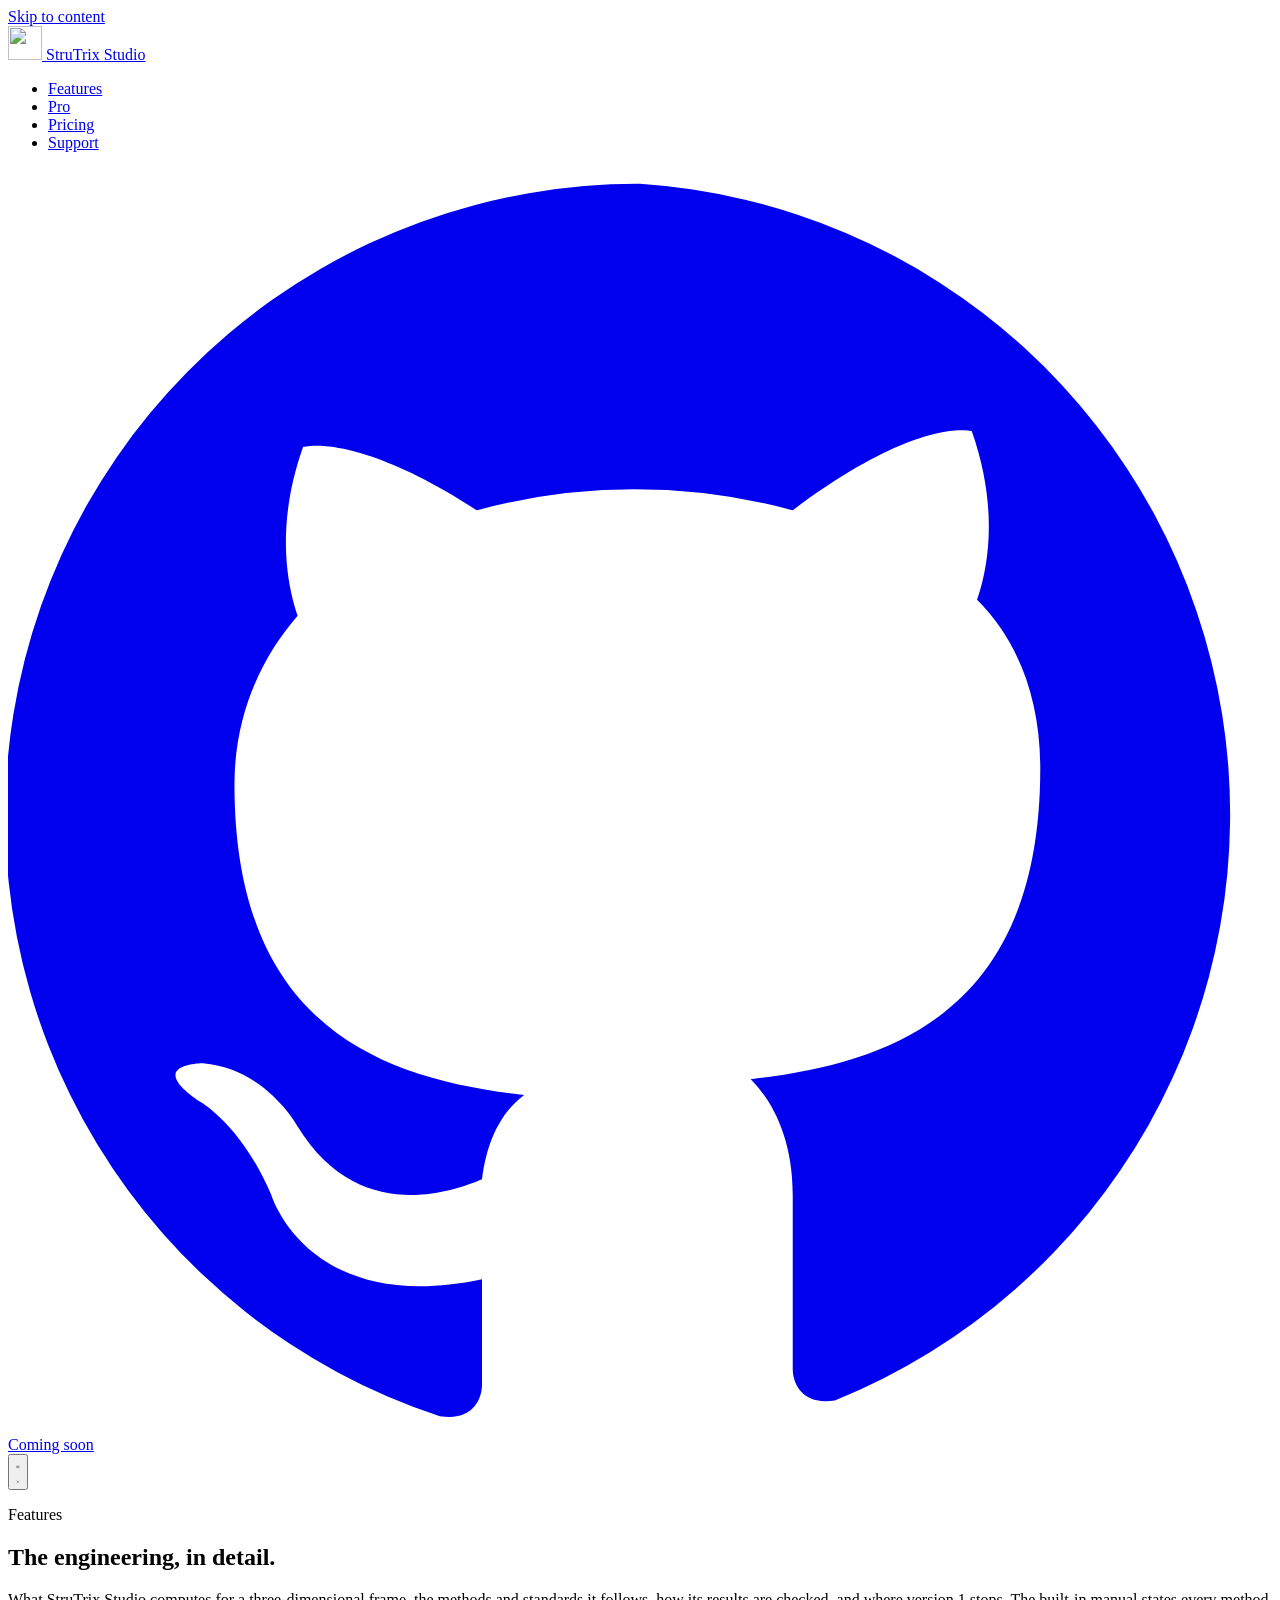
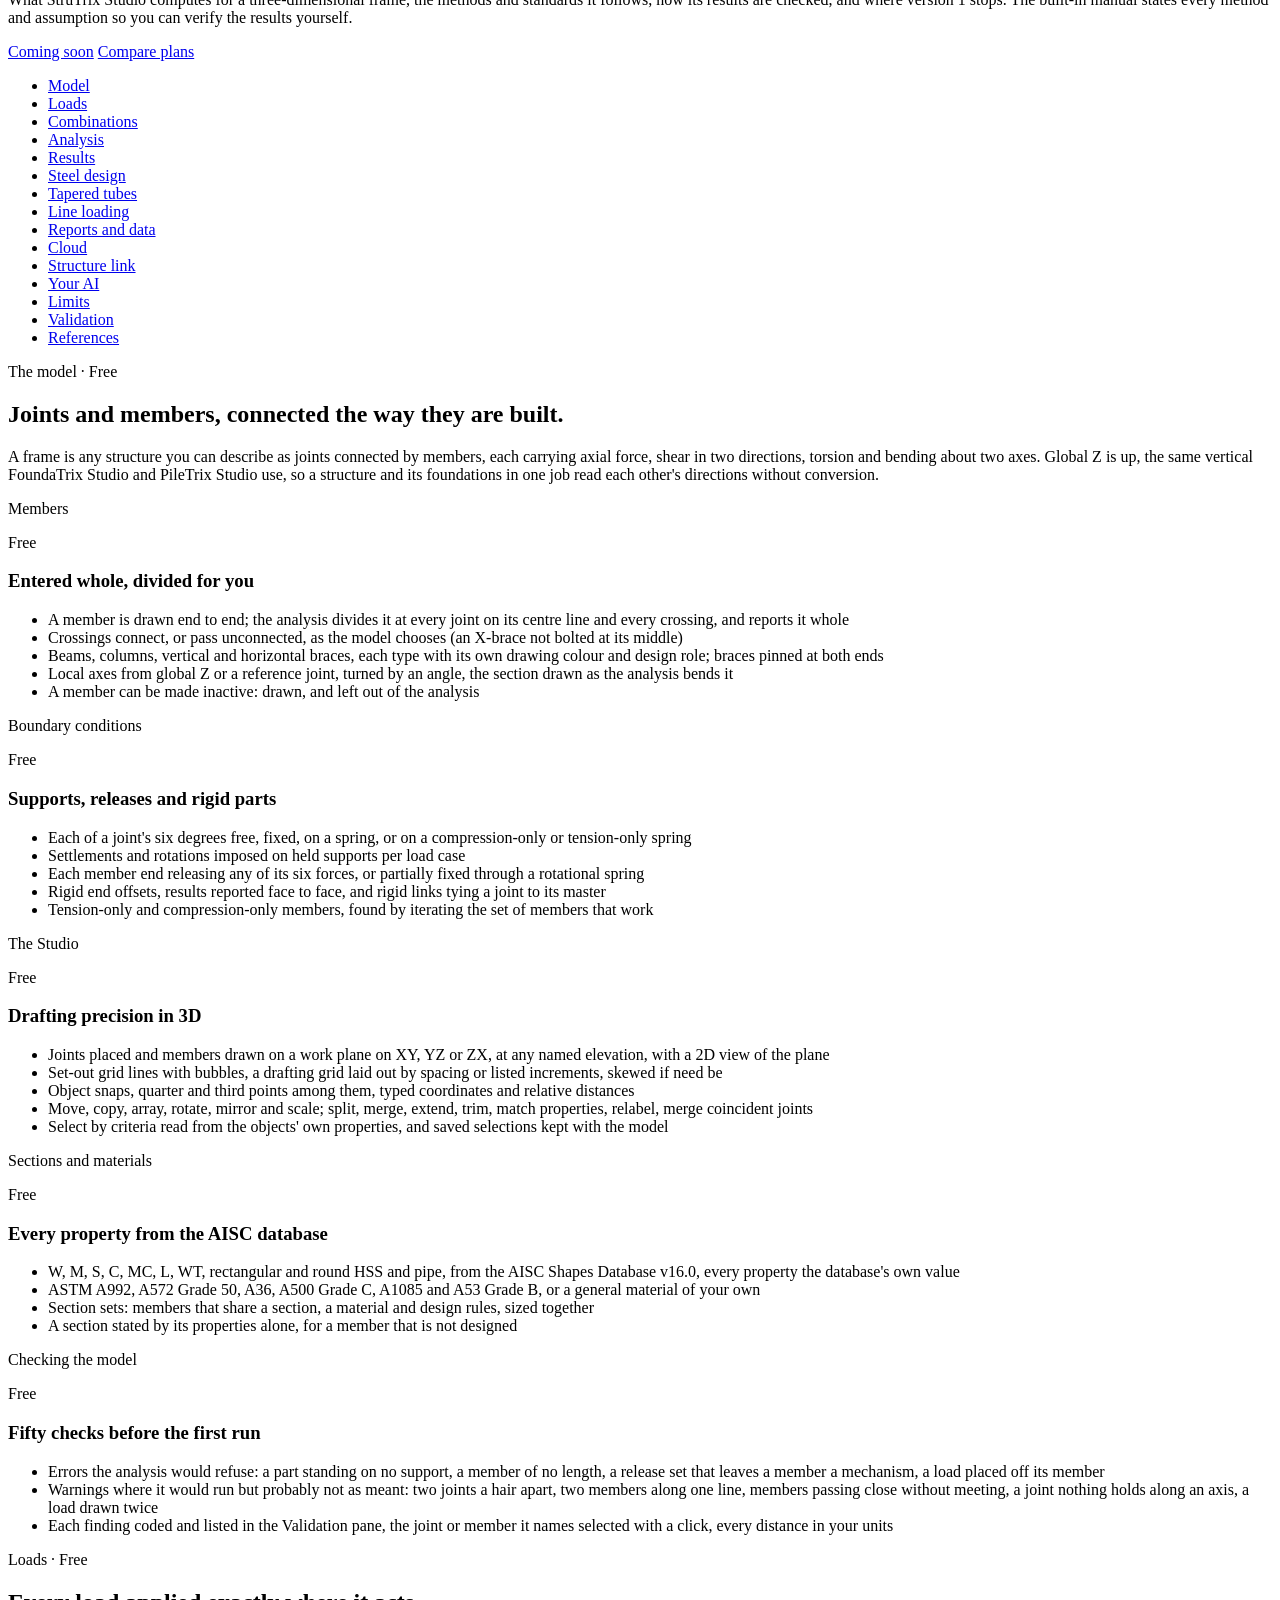
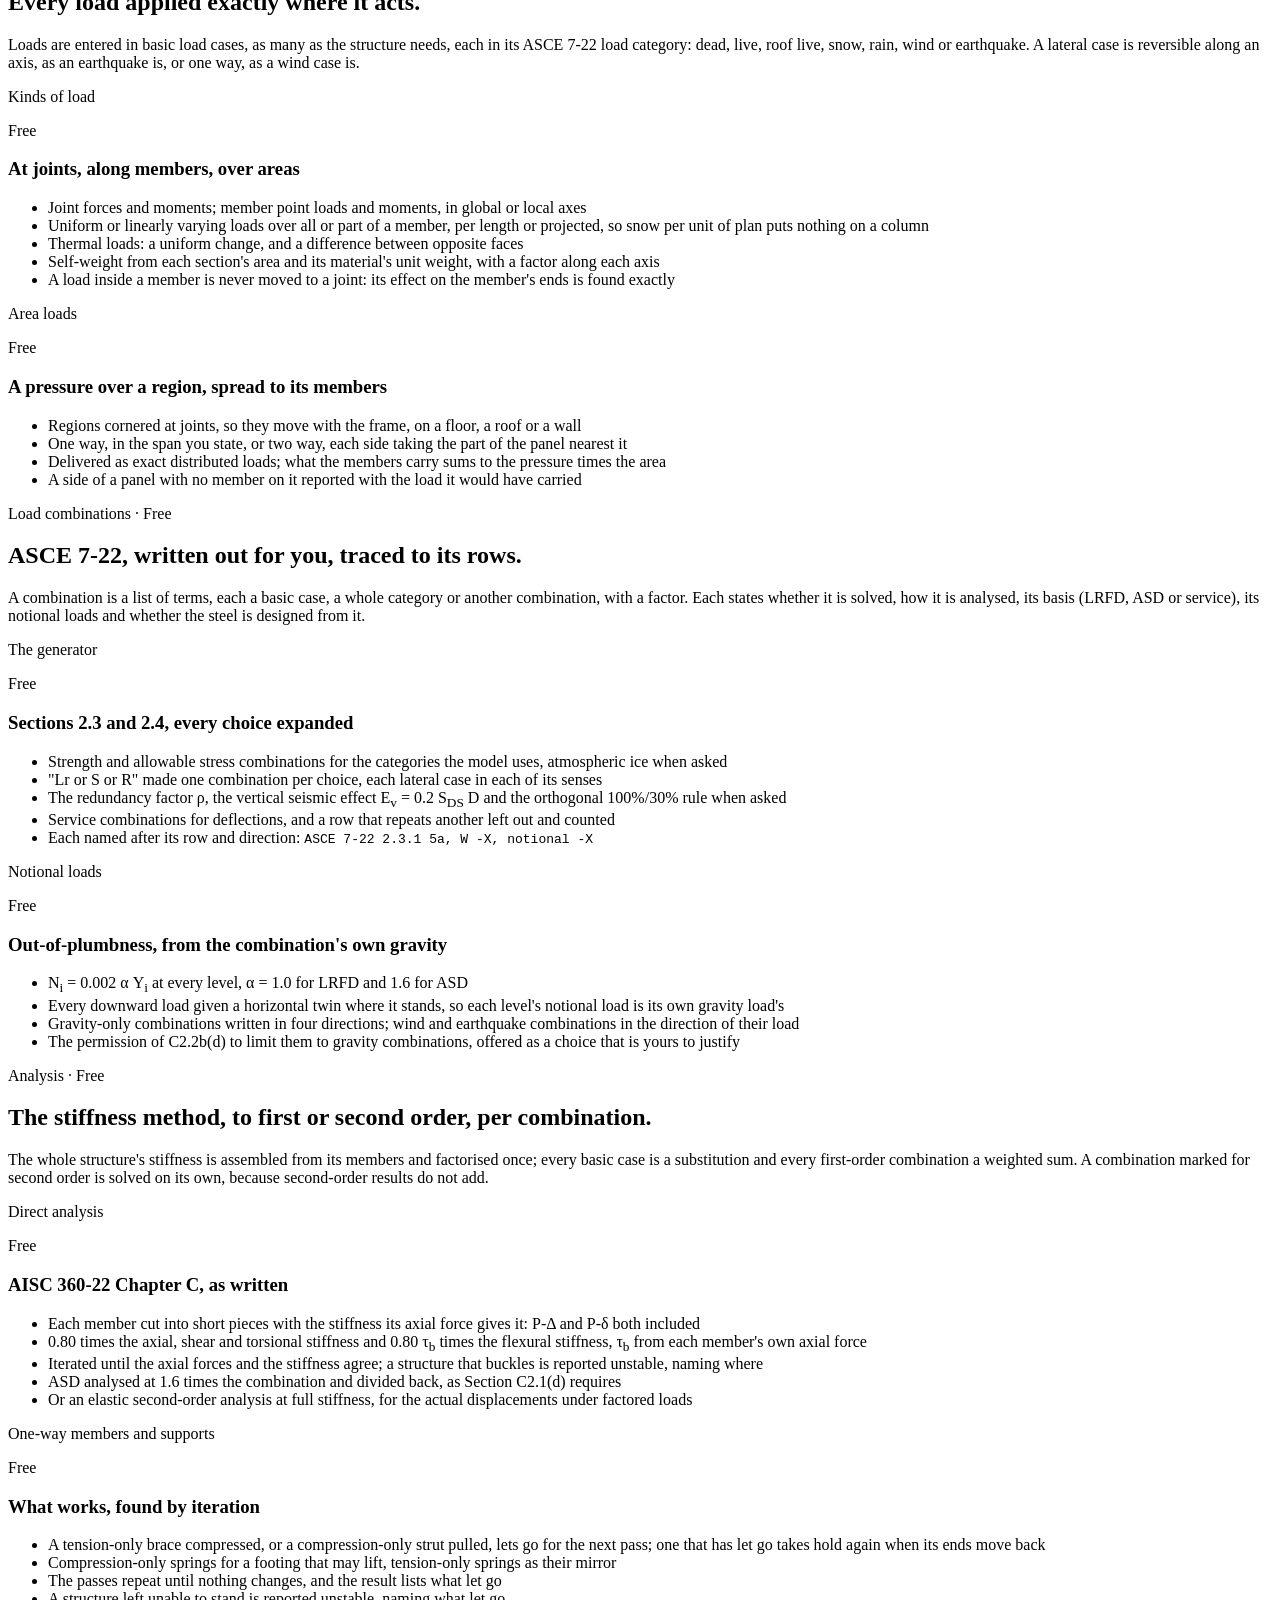
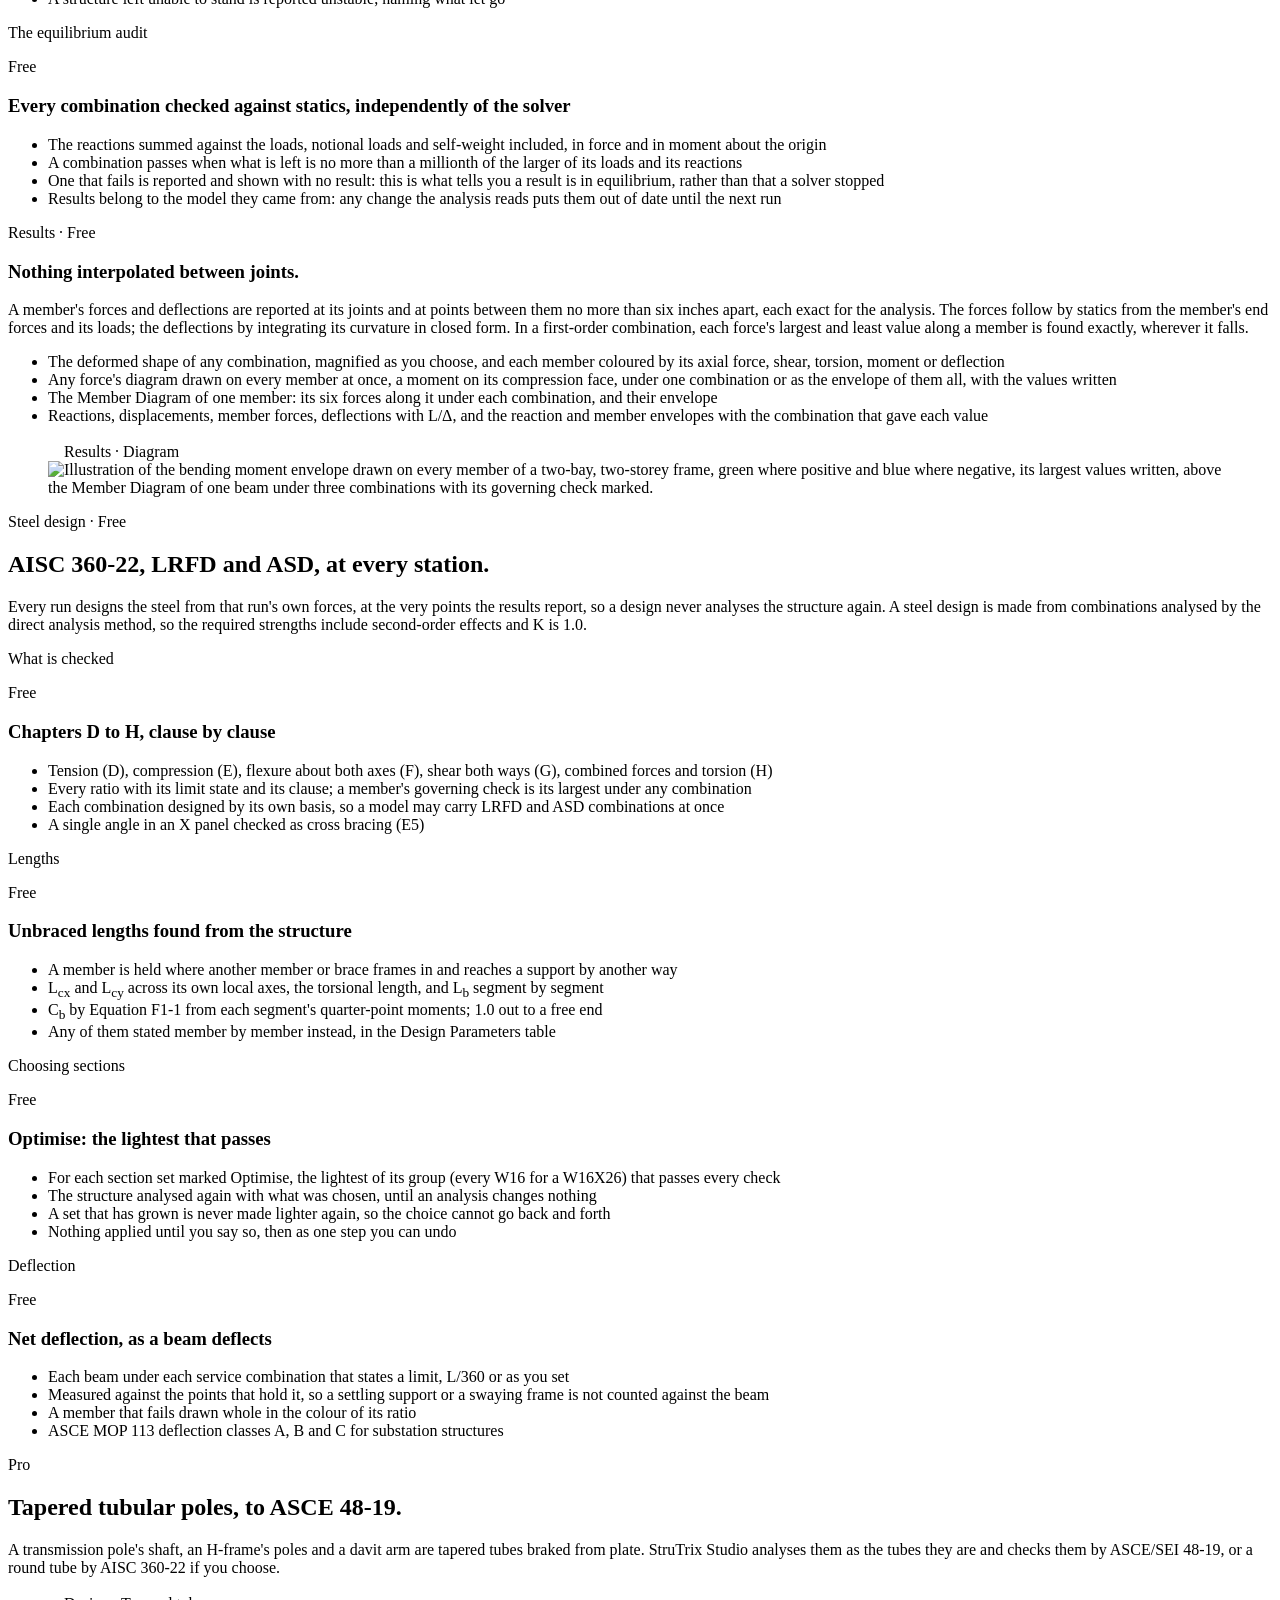
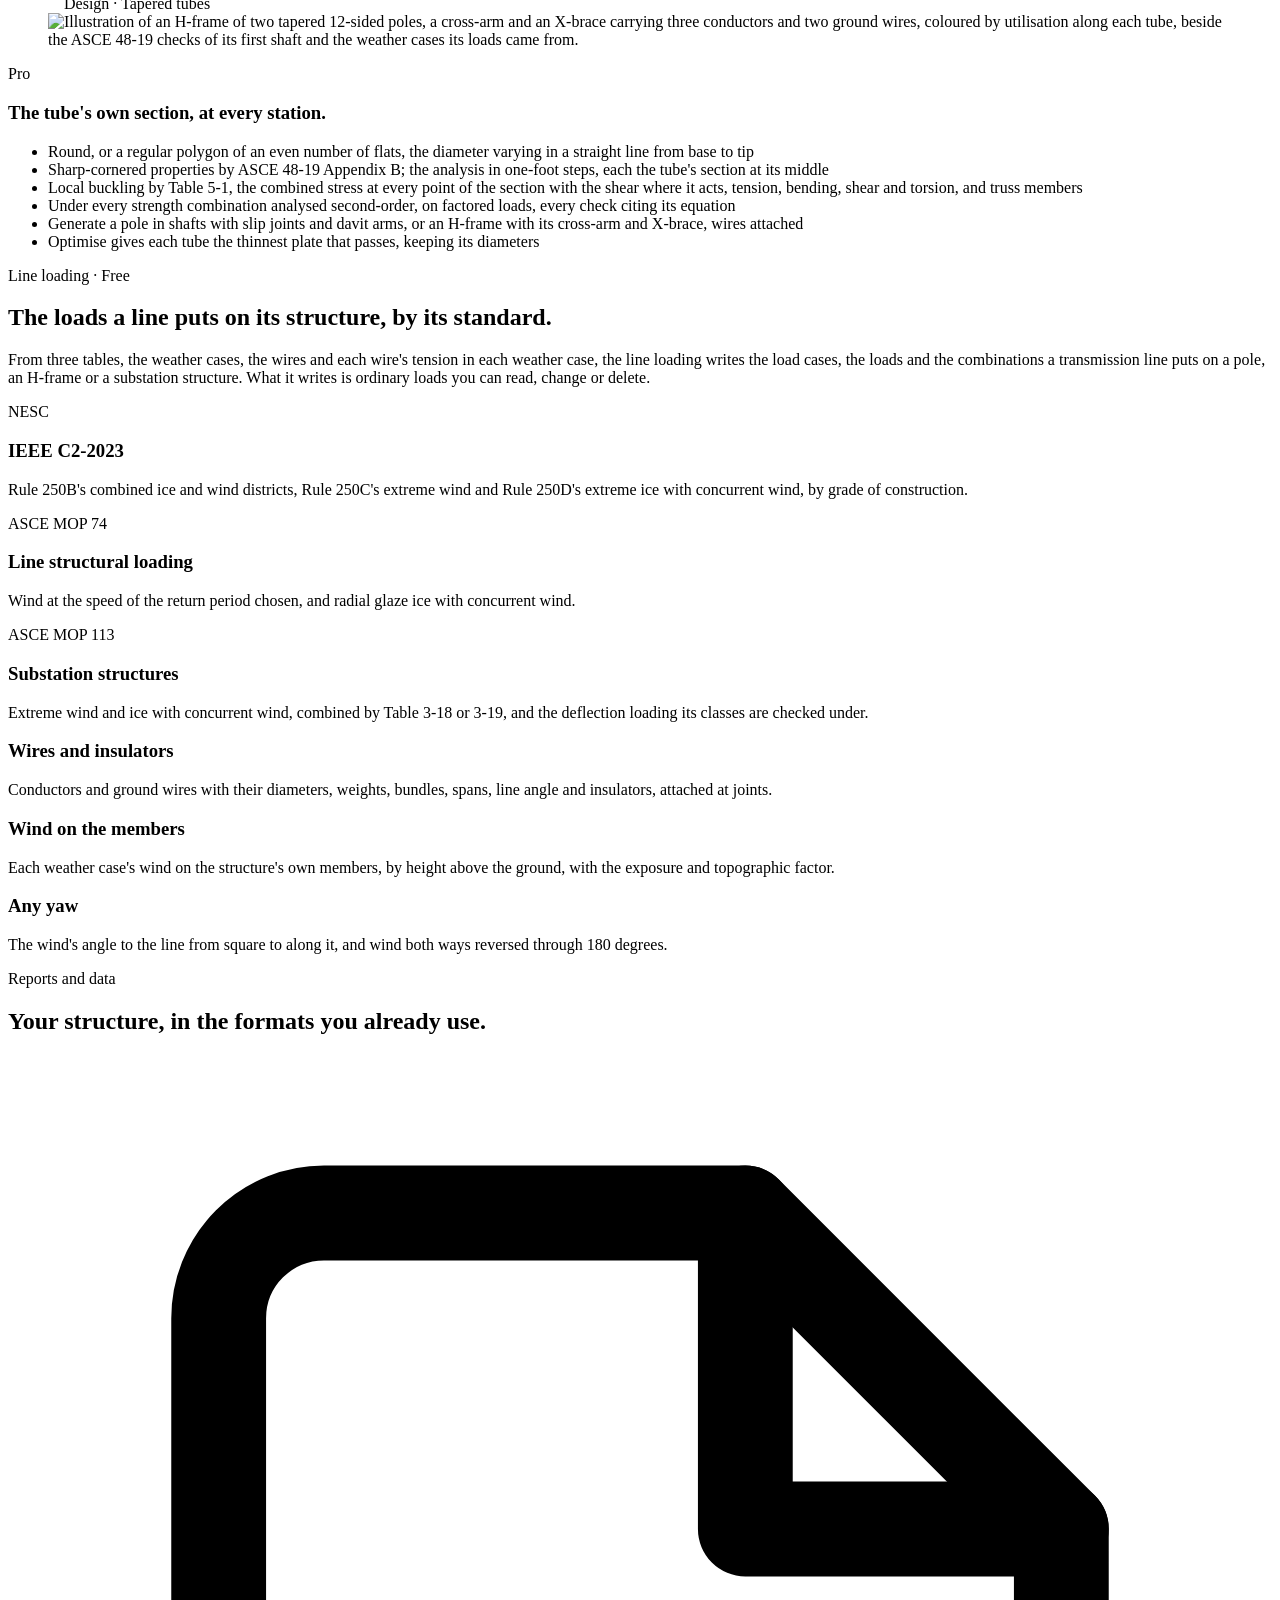
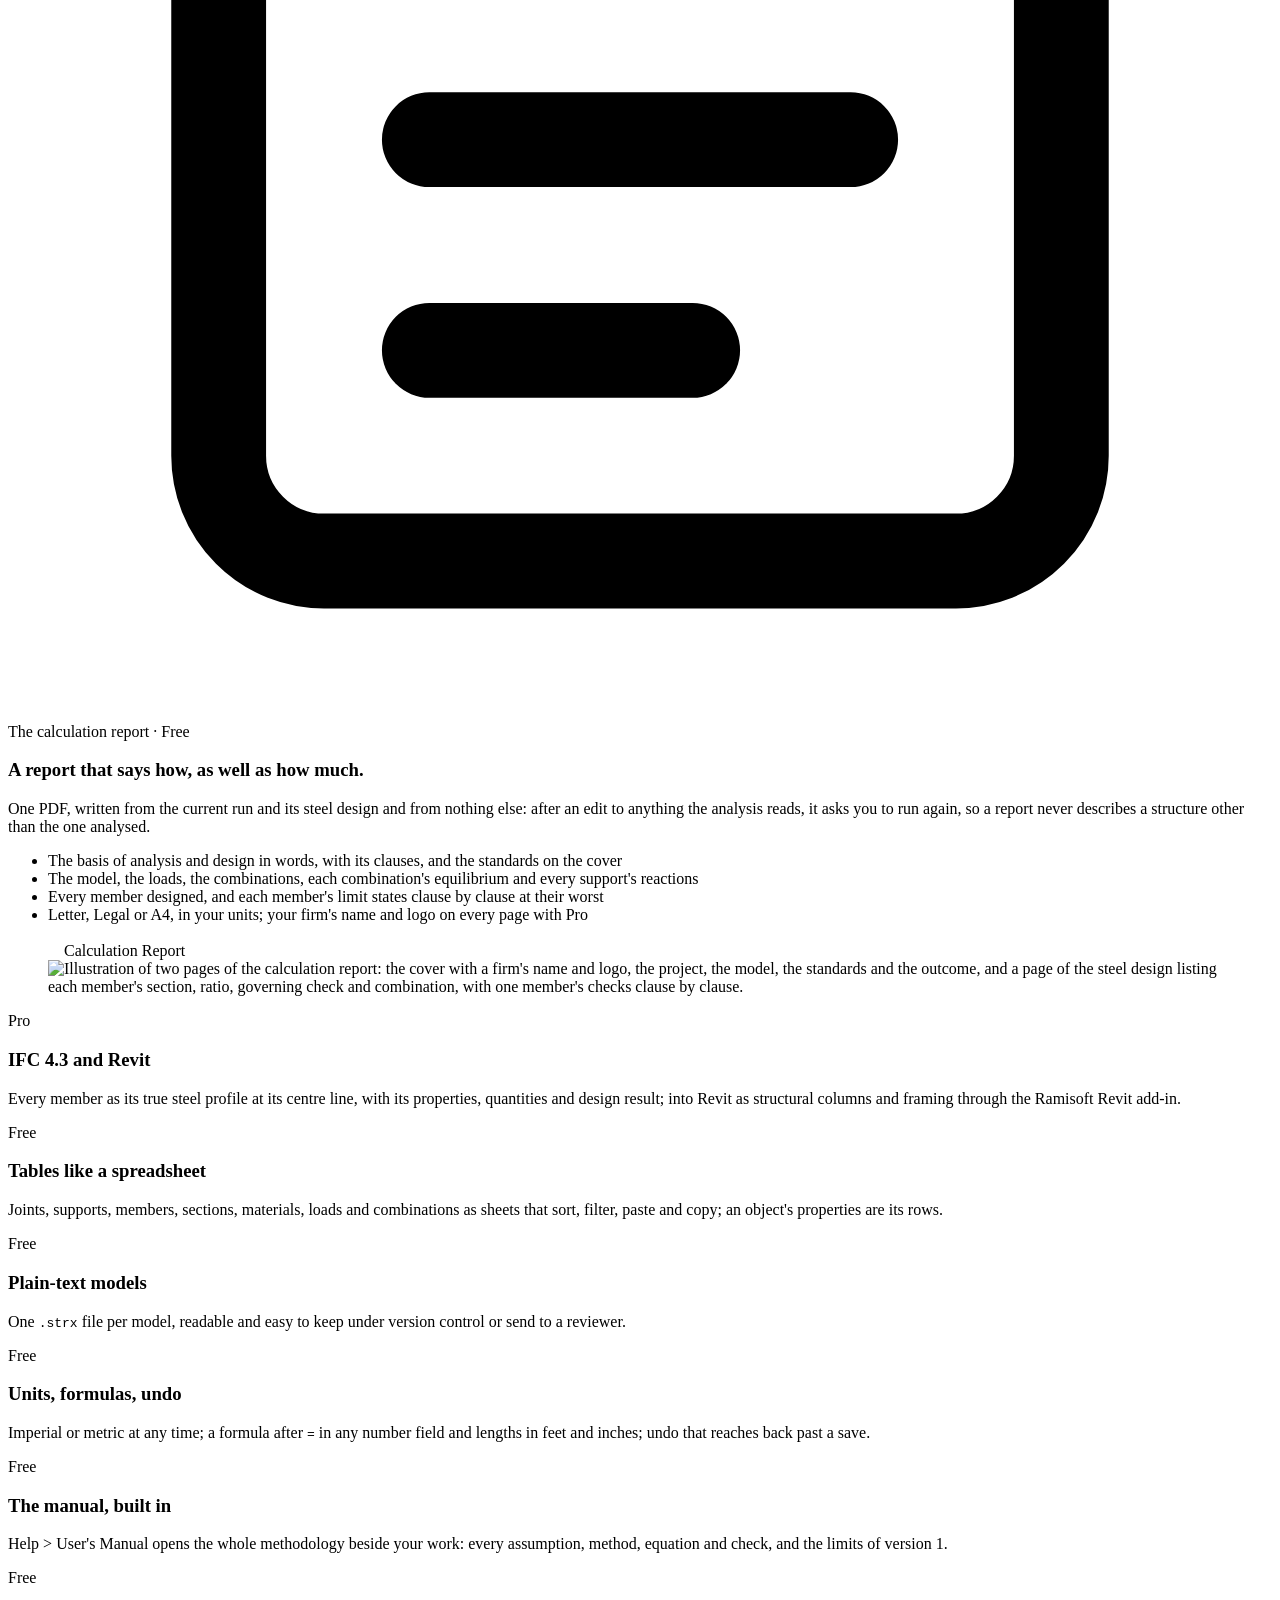
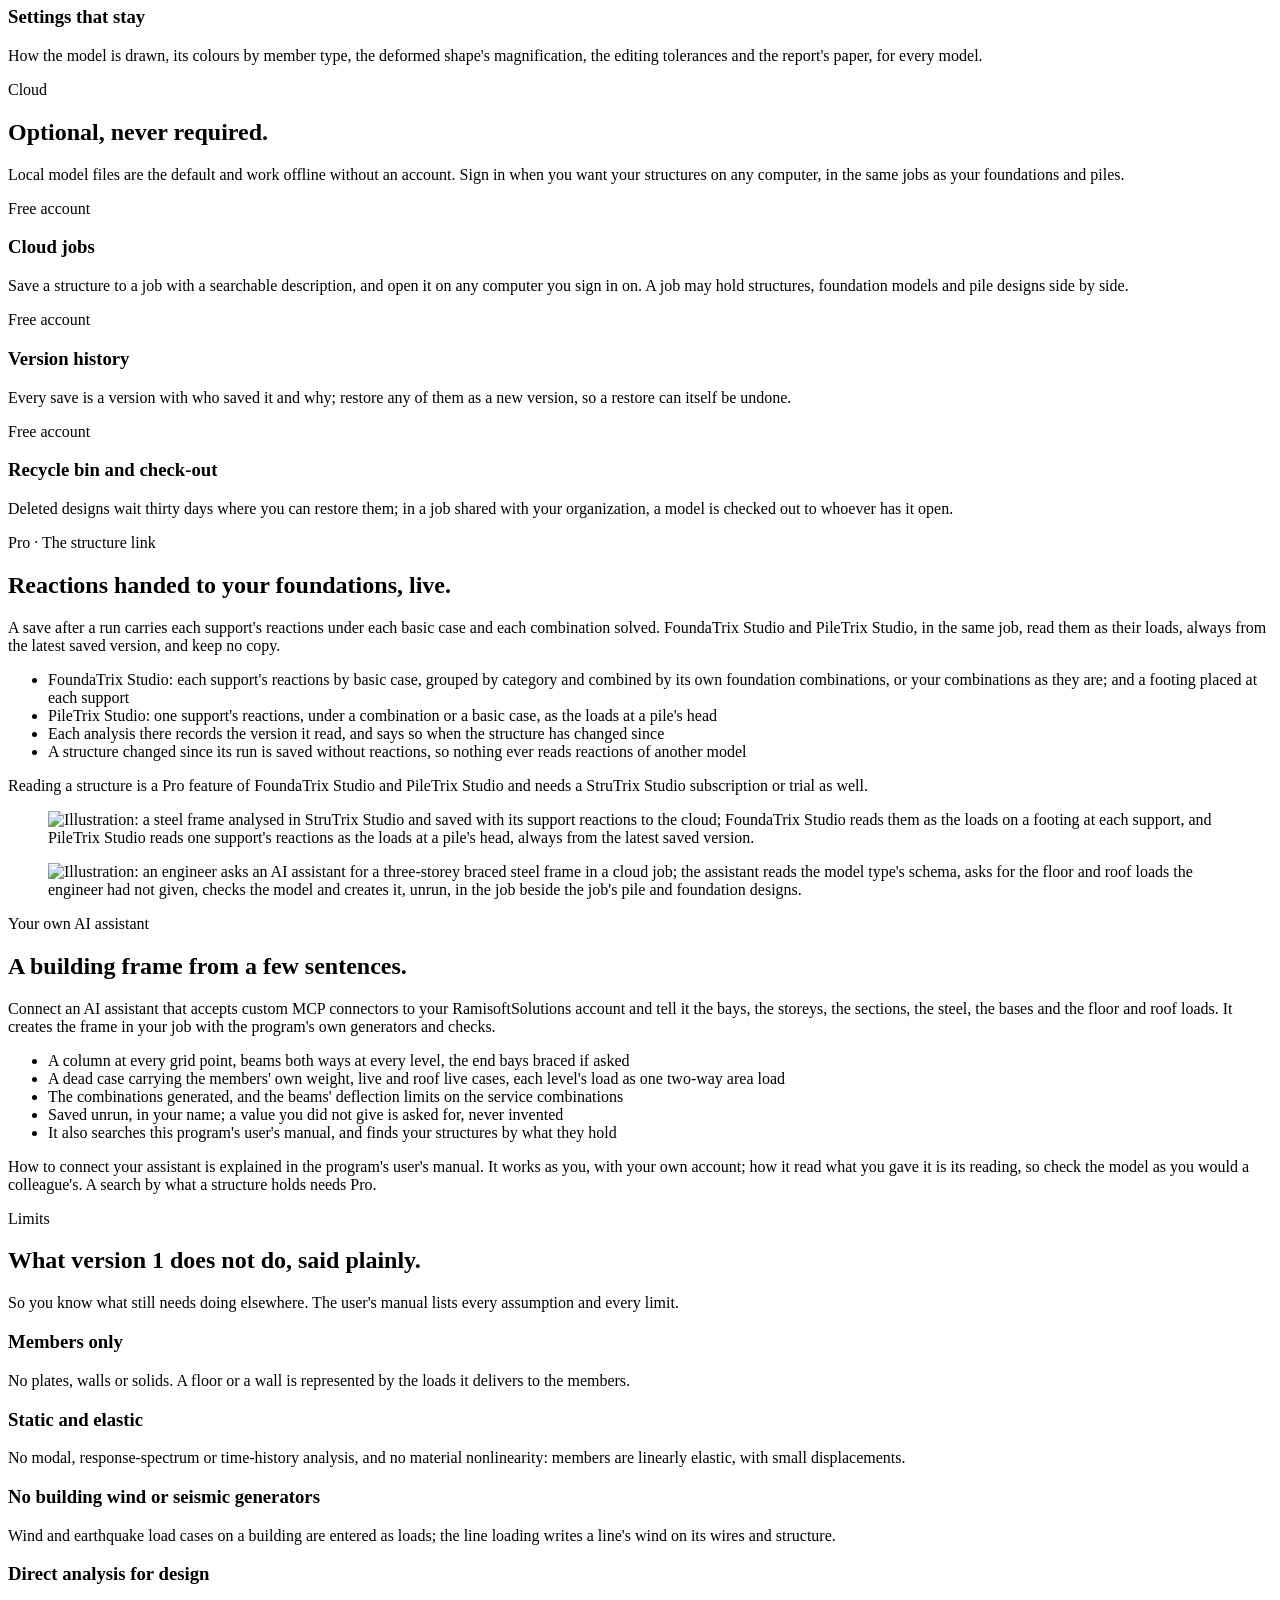
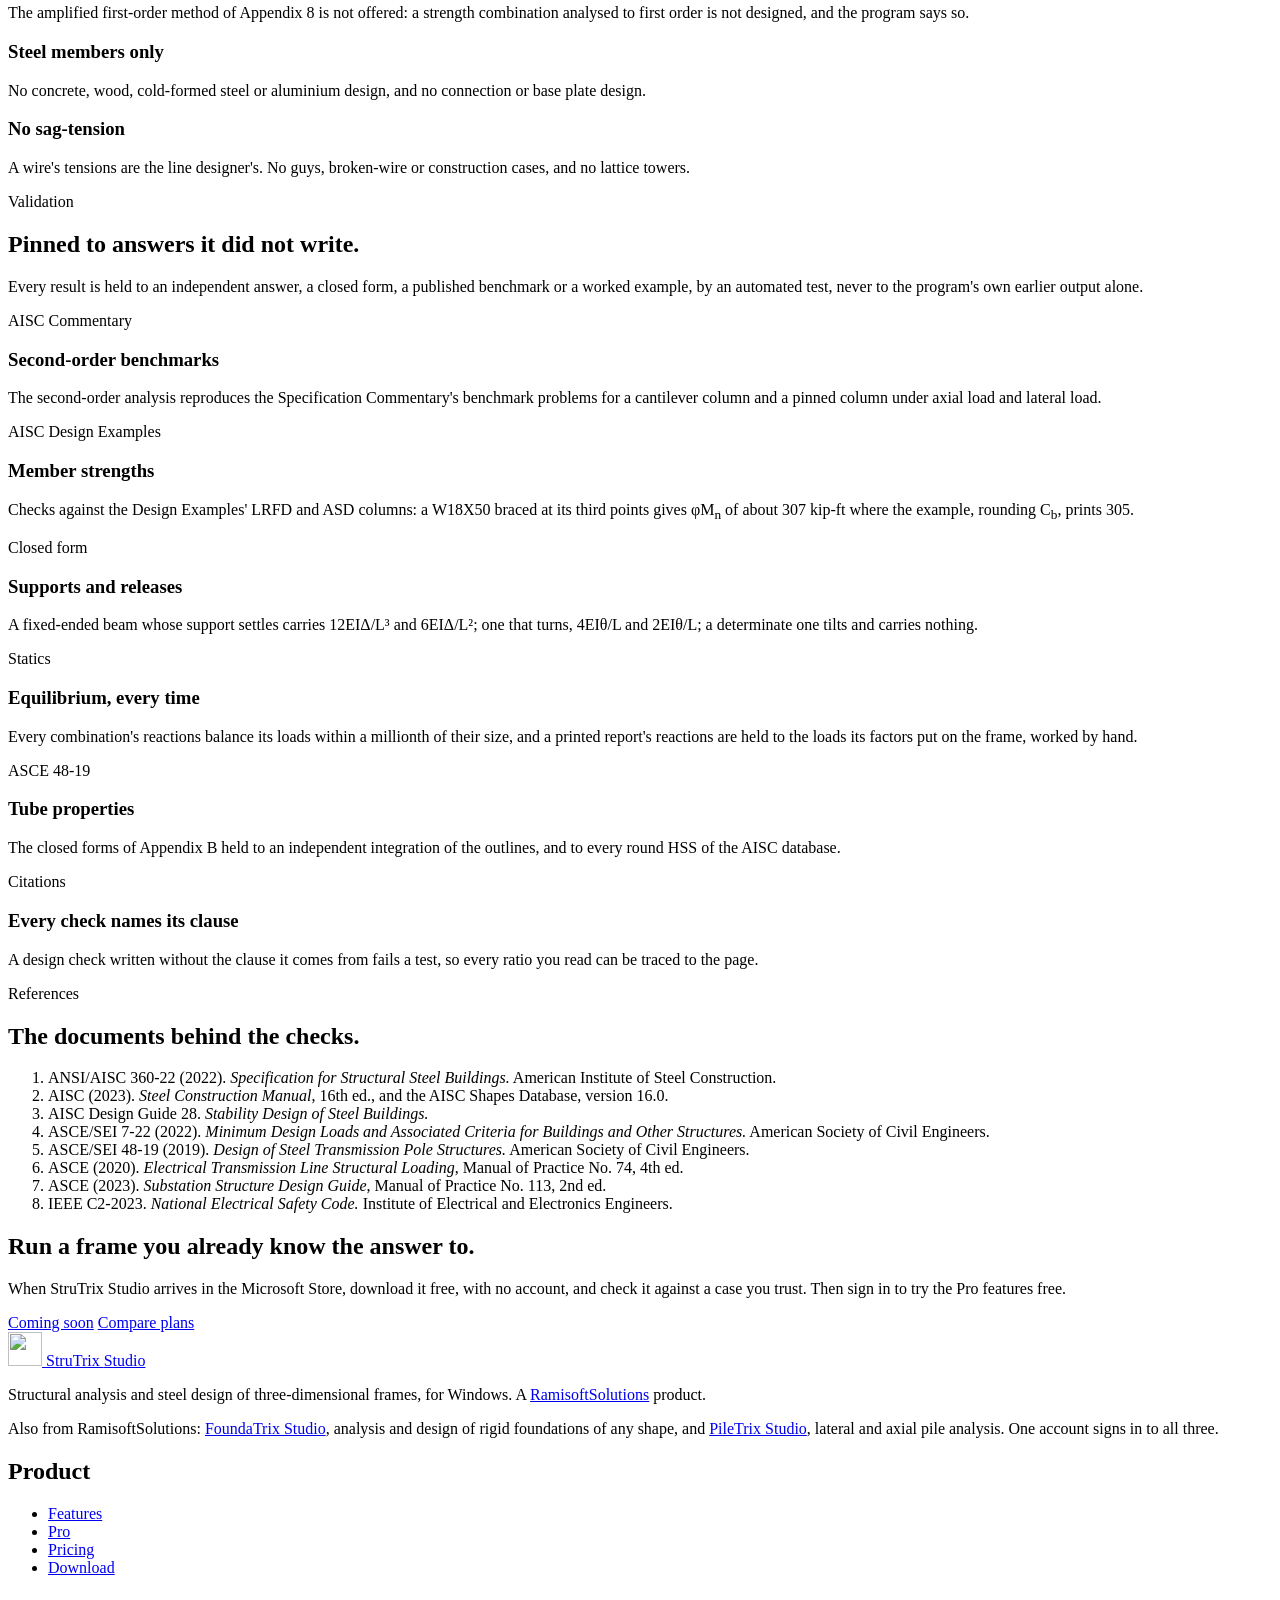
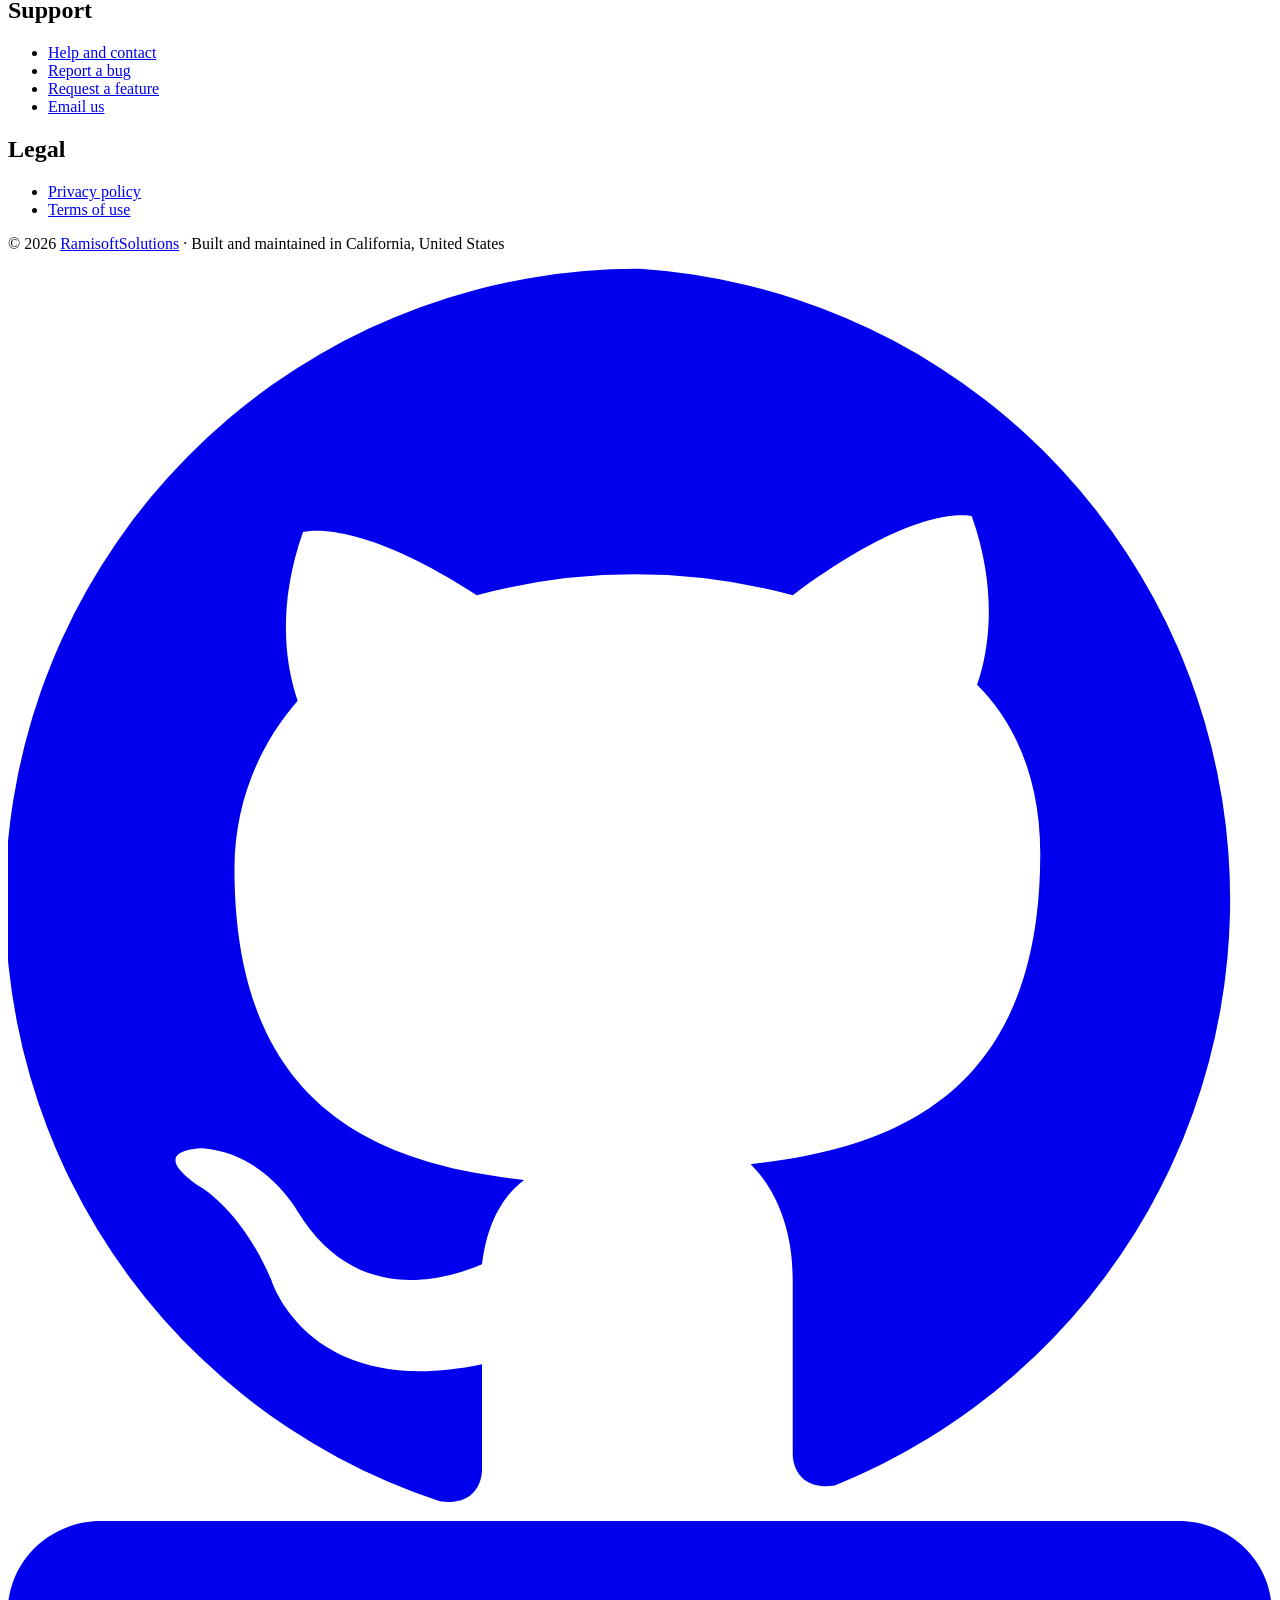
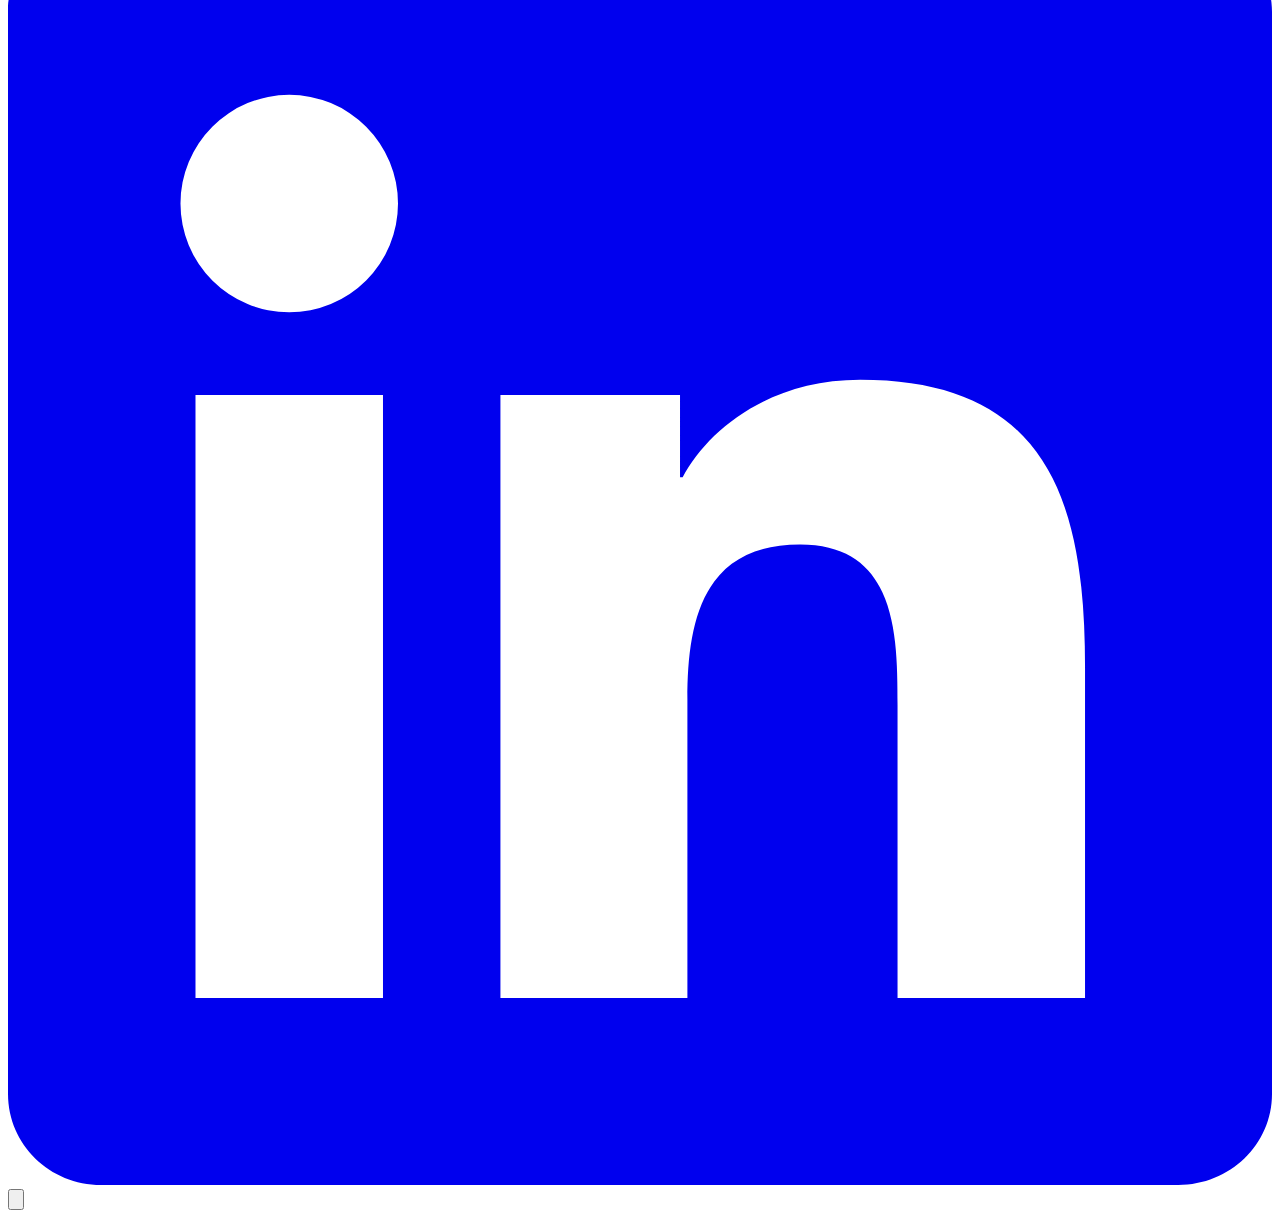
==== src/features/index.html @ a85d590c "The approved StruTrix Studio mark and favicon (from Strutrix/Store/Logo.xaml and Logo.Small.xaml), t" ====
<!doctype html>
<html lang="en">
<head>
<meta charset="utf-8" />
<meta name="viewport" content="width=device-width, initial-scale=1" />
<title>Features — StruTrix Studio</title>
<meta name="description" content="What StruTrix Studio computes: the 3D frame model, loads and ASCE 7-22 combinations, first-order and direct analysis, the equilibrium audit, AISC 360-22 steel design by LRFD and ASD, tapered tubes to ASCE 48-19, results, reports and exports, and the limits of version 1." />
<meta name="color-scheme" content="light dark" />
<meta name="theme-color" content="#0a0f1c" />
<meta property="og:type" content="website" />
<meta property="og:site_name" content="StruTrix Studio" />
<meta property="og:url" content="https://www.strutrix.com/features/" />
<meta property="og:title" content="StruTrix Studio features: the engineering, in detail" />
<meta property="og:description" content="The methods and standards behind StruTrix Studio, how its results are checked, and where it stops." />
<link rel="canonical" href="https://www.strutrix.com/features/" />
<link rel="icon" href="/favicon.svg" type="image/svg+xml" />
<link rel="stylesheet" href="/styles.css" />
<script src="/site.js" defer></script>
</head>
<body>

<a class="skip-link" href="#main">Skip to content</a>

<header class="nav">
  <div class="container nav__inner">
    <a class="brand" href="/" aria-label="StruTrix Studio home">
      <img class="brand__mark" src="/images/strutrix-mark.svg" alt="" width="34" height="34" />
      <span class="brand__name">StruTrix <span>Studio</span></span>
    </a>
    <div class="nav__menu" id="site-menu">
      <nav aria-label="Primary">
        <ul class="nav__links">
          <li><a href="/features/">Features</a></li>
          <li><a href="/#pro">Pro</a></li>
          <li><a href="/pricing/">Pricing</a></li>
          <li><a href="/support/">Support</a></li>
        </ul>
      </nav>
      <div class="nav__actions">
        <a class="icon-btn" href="https://github.com/CoolRamin/Strutrix-site" target="_blank" rel="noopener" aria-label="StruTrix Studio on GitHub" title="GitHub">
          <svg viewBox="0 0 24 24" fill="currentColor" aria-hidden="true"><path d="M12 .3a12 12 0 0 0-3.8 23.4c.6.1.8-.3.8-.6v-2c-3.3.7-4-1.6-4-1.6-.6-1.4-1.4-1.8-1.4-1.8-1-.7.1-.7.1-.7 1.2.1 1.8 1.2 1.8 1.2 1.1 1.8 2.8 1.3 3.5 1 .1-.8.4-1.3.8-1.6-2.7-.3-5.5-1.3-5.5-5.9 0-1.3.5-2.4 1.2-3.2-.1-.3-.5-1.5.1-3.2 0 0 1-.3 3.3 1.2a11.5 11.5 0 0 1 6 0C17.3 4.7 18.3 5 18.3 5c.6 1.7.2 2.9.1 3.2.8.8 1.2 1.9 1.2 3.2 0 4.6-2.8 5.6-5.5 5.9.4.4.8 1.1.8 2.2v3.3c0 .3.2.7.8.6A12 12 0 0 0 12 .3"/></svg>
        </a>
        <a class="btn btn--primary btn--sm" href="/#download">Coming soon</a>
      </div>
    </div>
    <button class="icon-btn nav__toggle" type="button" aria-expanded="false" aria-controls="site-menu" aria-label="Open menu">
      <svg class="icon-open" viewBox="0 0 24 24" fill="none" stroke="currentColor" stroke-width="2" stroke-linecap="round" aria-hidden="true"><path d="M4 7h16M4 12h16M4 17h16"/></svg>
      <svg class="icon-close" viewBox="0 0 24 24" fill="none" stroke="currentColor" stroke-width="2" stroke-linecap="round" aria-hidden="true"><path d="M6 6l12 12M18 6 6 18"/></svg>
    </button>
  </div>
</header>

<main id="main">

  <section class="page-hero on-dark" aria-labelledby="page-title">
    <div class="container">
      <p class="eyebrow">Features</p>
      <h1 id="page-title">The engineering, in detail.</h1>
      <p>What StruTrix Studio computes for a three-dimensional frame, the methods and standards it follows, how its results are checked, and where version 1 stops. The built-in manual states every method and assumption so you can verify the results yourself.</p>
      <div class="cta-row">
        <a class="btn btn--primary" href="/#download">Coming soon</a>
        <a class="btn btn--secondary" href="/pricing/">Compare plans</a>
      </div>
    </div>
  </section>

  <nav class="subnav" aria-label="On this page">
    <div class="container">
      <ul>
        <li><a href="#model">Model</a></li>
        <li><a href="#loads">Loads</a></li>
        <li><a href="#combinations">Combinations</a></li>
        <li><a href="#analysis">Analysis</a></li>
        <li><a href="#results">Results</a></li>
        <li><a href="#design">Steel design</a></li>
        <li><a href="#tubes">Tapered tubes</a></li>
        <li><a href="#lines">Line loading</a></li>
        <li><a href="#data">Reports and data</a></li>
        <li><a href="#cloud">Cloud</a></li>
        <li><a href="#link">Structure link</a></li>
        <li><a href="#connect">Your AI</a></li>
        <li><a href="#limits">Limits</a></li>
        <li><a href="#validation">Validation</a></li>
        <li><a href="#references">References</a></li>
      </ul>
    </div>
  </nav>

  <!-- ===================== Model ===================== -->
  <section id="model" class="alt-band" aria-labelledby="model-title">
    <div class="container">
      <div class="section-head reveal">
        <p class="eyebrow">The model &middot; Free</p>
        <h2 id="model-title">Joints and members, connected the way they are built.</h2>
        <p>A frame is any structure you can describe as joints connected by members, each carrying axial force, shear in two directions, torsion and bending about two axes. Global Z is up, the same vertical FoundaTrix Studio and PileTrix Studio use, so a structure and its foundations in one job read each other's directions without conversion.</p>
      </div>
      <div class="spec-grid">
        <div class="spec-card reveal">
          <div class="spec-card__head"><p class="card__kicker">Members</p><span class="badge badge--free">Free</span></div>
          <h3>Entered whole, divided for you</h3>
          <ul class="check-list">
            <li>A member is drawn end to end; the analysis divides it at every joint on its centre line and every crossing, and reports it whole</li>
            <li>Crossings connect, or pass unconnected, as the model chooses (an X-brace not bolted at its middle)</li>
            <li>Beams, columns, vertical and horizontal braces, each type with its own drawing colour and design role; braces pinned at both ends</li>
            <li>Local axes from global Z or a reference joint, turned by an angle, the section drawn as the analysis bends it</li>
            <li>A member can be made inactive: drawn, and left out of the analysis</li>
          </ul>
        </div>
        <div class="spec-card reveal">
          <div class="spec-card__head"><p class="card__kicker">Boundary conditions</p><span class="badge badge--free">Free</span></div>
          <h3>Supports, releases and rigid parts</h3>
          <ul class="check-list">
            <li>Each of a joint's six degrees free, fixed, on a spring, or on a compression-only or tension-only spring</li>
            <li>Settlements and rotations imposed on held supports per load case</li>
            <li>Each member end releasing any of its six forces, or partially fixed through a rotational spring</li>
            <li>Rigid end offsets, results reported face to face, and rigid links tying a joint to its master</li>
            <li>Tension-only and compression-only members, found by iterating the set of members that work</li>
          </ul>
        </div>
        <div class="spec-card reveal">
          <div class="spec-card__head"><p class="card__kicker">The Studio</p><span class="badge badge--free">Free</span></div>
          <h3>Drafting precision in 3D</h3>
          <ul class="check-list">
            <li>Joints placed and members drawn on a work plane on XY, YZ or ZX, at any named elevation, with a 2D view of the plane</li>
            <li>Set-out grid lines with bubbles, a drafting grid laid out by spacing or listed increments, skewed if need be</li>
            <li>Object snaps, quarter and third points among them, typed coordinates and relative distances</li>
            <li>Move, copy, array, rotate, mirror and scale; split, merge, extend, trim, match properties, relabel, merge coincident joints</li>
            <li>Select by criteria read from the objects' own properties, and saved selections kept with the model</li>
          </ul>
        </div>
        <div class="spec-card reveal">
          <div class="spec-card__head"><p class="card__kicker">Sections and materials</p><span class="badge badge--free">Free</span></div>
          <h3>Every property from the AISC database</h3>
          <ul class="check-list">
            <li>W, M, S, C, MC, L, WT, rectangular and round HSS and pipe, from the AISC Shapes Database v16.0, every property the database's own value</li>
            <li>ASTM A992, A572 Grade 50, A36, A500 Grade C, A1085 and A53 Grade B, or a general material of your own</li>
            <li>Section sets: members that share a section, a material and design rules, sized together</li>
            <li>A section stated by its properties alone, for a member that is not designed</li>
          </ul>
        </div>
        <div class="spec-card spec-card--wide reveal">
          <div class="spec-card__head"><p class="card__kicker">Checking the model</p><span class="badge badge--free">Free</span></div>
          <h3>Fifty checks before the first run</h3>
          <ul class="check-list">
            <li>Errors the analysis would refuse: a part standing on no support, a member of no length, a release set that leaves a member a mechanism, a load placed off its member</li>
            <li>Warnings where it would run but probably not as meant: two joints a hair apart, two members along one line, members passing close without meeting, a joint nothing holds along an axis, a load drawn twice</li>
            <li>Each finding coded and listed in the Validation pane, the joint or member it names selected with a click, every distance in your units</li>
          </ul>
        </div>
      </div>
    </div>
  </section>

  <!-- ===================== Loads ===================== -->
  <section id="loads" aria-labelledby="loads-title">
    <div class="container">
      <div class="section-head reveal">
        <p class="eyebrow">Loads &middot; Free</p>
        <h2 id="loads-title">Every load applied exactly where it acts.</h2>
        <p>Loads are entered in basic load cases, as many as the structure needs, each in its ASCE 7-22 load category: dead, live, roof live, snow, rain, wind or earthquake. A lateral case is reversible along an axis, as an earthquake is, or one way, as a wind case is.</p>
      </div>
      <div class="spec-grid">
        <div class="spec-card reveal">
          <div class="spec-card__head"><p class="card__kicker">Kinds of load</p><span class="badge badge--free">Free</span></div>
          <h3>At joints, along members, over areas</h3>
          <ul class="check-list">
            <li>Joint forces and moments; member point loads and moments, in global or local axes</li>
            <li>Uniform or linearly varying loads over all or part of a member, per length or projected, so snow per unit of plan puts nothing on a column</li>
            <li>Thermal loads: a uniform change, and a difference between opposite faces</li>
            <li>Self-weight from each section's area and its material's unit weight, with a factor along each axis</li>
            <li>A load inside a member is never moved to a joint: its effect on the member's ends is found exactly</li>
          </ul>
        </div>
        <div class="spec-card reveal">
          <div class="spec-card__head"><p class="card__kicker">Area loads</p><span class="badge badge--free">Free</span></div>
          <h3>A pressure over a region, spread to its members</h3>
          <ul class="check-list">
            <li>Regions cornered at joints, so they move with the frame, on a floor, a roof or a wall</li>
            <li>One way, in the span you state, or two way, each side taking the part of the panel nearest it</li>
            <li>Delivered as exact distributed loads; what the members carry sums to the pressure times the area</li>
            <li>A side of a panel with no member on it reported with the load it would have carried</li>
          </ul>
        </div>
      </div>
    </div>
  </section>

  <!-- ===================== Combinations ===================== -->
  <section id="combinations" class="alt-band" aria-labelledby="combinations-title">
    <div class="container">
      <div class="section-head reveal">
        <p class="eyebrow">Load combinations &middot; Free</p>
        <h2 id="combinations-title">ASCE 7-22, written out for you, traced to its rows.</h2>
        <p>A combination is a list of terms, each a basic case, a whole category or another combination, with a factor. Each states whether it is solved, how it is analysed, its basis (LRFD, ASD or service), its notional loads and whether the steel is designed from it.</p>
      </div>
      <div class="spec-grid">
        <div class="spec-card reveal">
          <div class="spec-card__head"><p class="card__kicker">The generator</p><span class="badge badge--free">Free</span></div>
          <h3>Sections 2.3 and 2.4, every choice expanded</h3>
          <ul class="check-list">
            <li>Strength and allowable stress combinations for the categories the model uses, atmospheric ice when asked</li>
            <li>"Lr or S or R" made one combination per choice, each lateral case in each of its senses</li>
            <li>The redundancy factor &rho;, the vertical seismic effect E<sub>v</sub> = 0.2&nbsp;S<sub>DS</sub>&nbsp;D and the orthogonal 100%/30% rule when asked</li>
            <li>Service combinations for deflections, and a row that repeats another left out and counted</li>
            <li>Each named after its row and direction: <code>ASCE 7-22 2.3.1 5a, W -X, notional -X</code></li>
          </ul>
        </div>
        <div class="spec-card reveal">
          <div class="spec-card__head"><p class="card__kicker">Notional loads</p><span class="badge badge--free">Free</span></div>
          <h3>Out-of-plumbness, from the combination's own gravity</h3>
          <ul class="check-list">
            <li>N<sub>i</sub> = 0.002&nbsp;&alpha;&nbsp;Y<sub>i</sub> at every level, &alpha; = 1.0 for LRFD and 1.6 for ASD</li>
            <li>Every downward load given a horizontal twin where it stands, so each level's notional load is its own gravity load's</li>
            <li>Gravity-only combinations written in four directions; wind and earthquake combinations in the direction of their load</li>
            <li>The permission of C2.2b(d) to limit them to gravity combinations, offered as a choice that is yours to justify</li>
          </ul>
        </div>
      </div>
    </div>
  </section>

  <!-- ===================== Analysis ===================== -->
  <section id="analysis" aria-labelledby="analysis-title">
    <div class="container">
      <div class="section-head reveal">
        <p class="eyebrow">Analysis &middot; Free</p>
        <h2 id="analysis-title">The stiffness method, to first or second order, per combination.</h2>
        <p>The whole structure's stiffness is assembled from its members and factorised once; every basic case is a substitution and every first-order combination a weighted sum. A combination marked for second order is solved on its own, because second-order results do not add.</p>
      </div>
      <div class="spec-grid">
        <div class="spec-card reveal">
          <div class="spec-card__head"><p class="card__kicker">Direct analysis</p><span class="badge badge--free">Free</span></div>
          <h3>AISC 360-22 Chapter C, as written</h3>
          <ul class="check-list">
            <li>Each member cut into short pieces with the stiffness its axial force gives it: P-&Delta; and P-&delta; both included</li>
            <li>0.80 times the axial, shear and torsional stiffness and 0.80&nbsp;&tau;<sub>b</sub> times the flexural stiffness, &tau;<sub>b</sub> from each member's own axial force</li>
            <li>Iterated until the axial forces and the stiffness agree; a structure that buckles is reported unstable, naming where</li>
            <li>ASD analysed at 1.6 times the combination and divided back, as Section C2.1(d) requires</li>
            <li>Or an elastic second-order analysis at full stiffness, for the actual displacements under factored loads</li>
          </ul>
        </div>
        <div class="spec-card reveal">
          <div class="spec-card__head"><p class="card__kicker">One-way members and supports</p><span class="badge badge--free">Free</span></div>
          <h3>What works, found by iteration</h3>
          <ul class="check-list">
            <li>A tension-only brace compressed, or a compression-only strut pulled, lets go for the next pass; one that has let go takes hold again when its ends move back</li>
            <li>Compression-only springs for a footing that may lift, tension-only springs as their mirror</li>
            <li>The passes repeat until nothing changes, and the result lists what let go</li>
            <li>A structure left unable to stand is reported unstable, naming what let go</li>
          </ul>
        </div>
        <div class="spec-card spec-card--wide reveal">
          <div class="spec-card__head"><p class="card__kicker">The equilibrium audit</p><span class="badge badge--free">Free</span></div>
          <h3>Every combination checked against statics, independently of the solver</h3>
          <ul class="check-list">
            <li>The reactions summed against the loads, notional loads and self-weight included, in force and in moment about the origin</li>
            <li>A combination passes when what is left is no more than a millionth of the larger of its loads and its reactions</li>
            <li>One that fails is reported and shown with no result: this is what tells you a result is in equilibrium, rather than that a solver stopped</li>
            <li>Results belong to the model they came from: any change the analysis reads puts them out of date until the next run</li>
          </ul>
        </div>
      </div>
    </div>
  </section>

  <!-- ===================== Results ===================== -->
  <section id="results" class="alt-band" aria-labelledby="results-title">
    <div class="container">
      <div class="feature-row reveal">
        <div class="feature-row__text">
          <p class="eyebrow">Results &middot; Free</p>
          <h3 id="results-title">Nothing interpolated between joints.</h3>
          <p>A member's forces and deflections are reported at its joints and at points between them no more than six inches apart, each exact for the analysis. The forces follow by statics from the member's end forces and its loads; the deflections by integrating its curvature in closed form. In a first-order combination, each force's largest and least value along a member is found exactly, wherever it falls.</p>
          <ul class="check-list">
            <li>The deformed shape of any combination, magnified as you choose, and each member coloured by its axial force, shear, torsion, moment or deflection</li>
            <li>Any force's diagram drawn on every member at once, a moment on its compression face, under one combination or as the envelope of them all, with the values written</li>
            <li>The Member Diagram of one member: its six forces along it under each combination, and their envelope</li>
            <li>Reactions, displacements, member forces, deflections with L/&Delta;, and the reaction and member envelopes with the combination that gave each value</li>
          </ul>
        </div>
        <figure class="shot">
          <div class="shot__frame">
            <div class="shot__bar"><img src="/favicon.svg" alt="" width="16" height="16" /><span class="shot__title">Results &middot; Diagram</span><span class="shot__controls" aria-hidden="true"><span class="min"></span><span class="max"></span><span class="close"></span></span></div>
            <div class="shot__body"><img src="/images/screens/member-diagrams.svg" width="1200" height="760" loading="lazy" alt="Illustration of the bending moment envelope drawn on every member of a two-bay, two-storey frame, green where positive and blue where negative, its largest values written, above the Member Diagram of one beam under three combinations with its governing check marked." /></div>
          </div>
        </figure>
      </div>
    </div>
  </section>

  <!-- ===================== Steel design ===================== -->
  <section id="design" aria-labelledby="design-title">
    <div class="container">
      <div class="section-head reveal">
        <p class="eyebrow">Steel design &middot; Free</p>
        <h2 id="design-title">AISC 360-22, LRFD and ASD, at every station.</h2>
        <p>Every run designs the steel from that run's own forces, at the very points the results report, so a design never analyses the structure again. A steel design is made from combinations analysed by the direct analysis method, so the required strengths include second-order effects and K is 1.0.</p>
      </div>
      <div class="spec-grid">
        <div class="spec-card reveal">
          <div class="spec-card__head"><p class="card__kicker">What is checked</p><span class="badge badge--free">Free</span></div>
          <h3>Chapters D to H, clause by clause</h3>
          <ul class="check-list">
            <li>Tension (D), compression (E), flexure about both axes (F), shear both ways (G), combined forces and torsion (H)</li>
            <li>Every ratio with its limit state and its clause; a member's governing check is its largest under any combination</li>
            <li>Each combination designed by its own basis, so a model may carry LRFD and ASD combinations at once</li>
            <li>A single angle in an X panel checked as cross bracing (E5)</li>
          </ul>
        </div>
        <div class="spec-card reveal">
          <div class="spec-card__head"><p class="card__kicker">Lengths</p><span class="badge badge--free">Free</span></div>
          <h3>Unbraced lengths found from the structure</h3>
          <ul class="check-list">
            <li>A member is held where another member or brace frames in and reaches a support by another way</li>
            <li>L<sub>cx</sub> and L<sub>cy</sub> across its own local axes, the torsional length, and L<sub>b</sub> segment by segment</li>
            <li>C<sub>b</sub> by Equation F1-1 from each segment's quarter-point moments; 1.0 out to a free end</li>
            <li>Any of them stated member by member instead, in the Design Parameters table</li>
          </ul>
        </div>
        <div class="spec-card reveal">
          <div class="spec-card__head"><p class="card__kicker">Choosing sections</p><span class="badge badge--free">Free</span></div>
          <h3>Optimise: the lightest that passes</h3>
          <ul class="check-list">
            <li>For each section set marked Optimise, the lightest of its group (every W16 for a W16X26) that passes every check</li>
            <li>The structure analysed again with what was chosen, until an analysis changes nothing</li>
            <li>A set that has grown is never made lighter again, so the choice cannot go back and forth</li>
            <li>Nothing applied until you say so, then as one step you can undo</li>
          </ul>
        </div>
        <div class="spec-card reveal">
          <div class="spec-card__head"><p class="card__kicker">Deflection</p><span class="badge badge--free">Free</span></div>
          <h3>Net deflection, as a beam deflects</h3>
          <ul class="check-list">
            <li>Each beam under each service combination that states a limit, L/360 or as you set</li>
            <li>Measured against the points that hold it, so a settling support or a swaying frame is not counted against the beam</li>
            <li>A member that fails drawn whole in the colour of its ratio</li>
            <li>ASCE MOP 113 deflection classes A, B and C for substation structures</li>
          </ul>
        </div>
      </div>
    </div>
  </section>

  <!-- ===================== Tapered tubes (Pro) ===================== -->
  <section id="tubes" class="premium-band on-dark" aria-labelledby="tubes-title">
    <div class="container">
      <div class="section-head reveal">
        <p class="eyebrow eyebrow--premium">Pro</p>
        <h2 id="tubes-title">Tapered tubular poles, <span class="grad">to ASCE 48-19.</span></h2>
        <p>A transmission pole's shaft, an H-frame's poles and a davit arm are tapered tubes braked from plate. StruTrix Studio analyses them as the tubes they are and checks them by ASCE/SEI 48-19, or a round tube by AISC 360-22 if you choose.</p>
      </div>
      <div class="premium-showcase reveal">
        <figure class="shot">
          <div class="shot__frame">
            <div class="shot__bar"><img src="/favicon.svg" alt="" width="16" height="16" /><span class="shot__title">Design &middot; Tapered tubes</span><span class="shot__controls" aria-hidden="true"><span class="min"></span><span class="max"></span><span class="close"></span></span></div>
            <div class="shot__body"><img src="/images/screens/tapered-tubes.svg" width="1200" height="760" loading="lazy" alt="Illustration of an H-frame of two tapered 12-sided poles, a cross-arm and an X-brace carrying three conductors and two ground wires, coloured by utilisation along each tube, beside the ASCE 48-19 checks of its first shaft and the weather cases its loads came from." /></div>
          </div>
        </figure>
        <div>
          <span class="badge badge--premium">Pro</span>
          <h3>The tube's own section, at every station.</h3>
          <ul class="check-list check-list--premium">
            <li>Round, or a regular polygon of an even number of flats, the diameter varying in a straight line from base to tip</li>
            <li>Sharp-cornered properties by ASCE 48-19 Appendix B; the analysis in one-foot steps, each the tube's section at its middle</li>
            <li>Local buckling by Table 5-1, the combined stress at every point of the section with the shear where it acts, tension, bending, shear and torsion, and truss members</li>
            <li>Under every strength combination analysed second-order, on factored loads, every check citing its equation</li>
            <li>Generate a pole in shafts with slip joints and davit arms, or an H-frame with its cross-arm and X-brace, wires attached</li>
            <li>Optimise gives each tube the thinnest plate that passes, keeping its diameters</li>
          </ul>
        </div>
      </div>
    </div>
  </section>

  <!-- ===================== Line loading ===================== -->
  <section id="lines" class="alt-band" aria-labelledby="lines-title">
    <div class="container">
      <div class="section-head reveal">
        <p class="eyebrow">Line loading &middot; Free</p>
        <h2 id="lines-title">The loads a line puts on its structure, by its standard.</h2>
        <p>From three tables, the weather cases, the wires and each wire's tension in each weather case, the line loading writes the load cases, the loads and the combinations a transmission line puts on a pole, an H-frame or a substation structure. What it writes is ordinary loads you can read, change or delete.</p>
      </div>
      <div class="card-grid">
        <div class="card reveal"><p class="card__kicker">NESC</p><h3>IEEE C2-2023</h3><p>Rule 250B's combined ice and wind districts, Rule 250C's extreme wind and Rule 250D's extreme ice with concurrent wind, by grade of construction.</p></div>
        <div class="card reveal"><p class="card__kicker">ASCE MOP 74</p><h3>Line structural loading</h3><p>Wind at the speed of the return period chosen, and radial glaze ice with concurrent wind.</p></div>
        <div class="card reveal"><p class="card__kicker">ASCE MOP 113</p><h3>Substation structures</h3><p>Extreme wind and ice with concurrent wind, combined by Table 3-18 or 3-19, and the deflection loading its classes are checked under.</p></div>
        <div class="card reveal"><h3>Wires and insulators</h3><p>Conductors and ground wires with their diameters, weights, bundles, spans, line angle and insulators, attached at joints.</p></div>
        <div class="card reveal"><h3>Wind on the members</h3><p>Each weather case's wind on the structure's own members, by height above the ground, with the exposure and topographic factor.</p></div>
        <div class="card reveal"><h3>Any yaw</h3><p>The wind's angle to the line from square to along it, and wind both ways reversed through 180 degrees.</p></div>
      </div>
    </div>
  </section>

  <!-- ===================== Reports and data ===================== -->
  <section id="data" aria-labelledby="data-title">
    <div class="container">
      <div class="section-head reveal">
        <p class="eyebrow">Reports and data</p>
        <h2 id="data-title">Your structure, in the formats you already use.</h2>
      </div>
      <div class="feature-row reveal">
        <div class="feature-row__text">
          <p class="feature-row__kicker">
            <svg viewBox="0 0 24 24" fill="none" stroke="currentColor" stroke-width="1.8" stroke-linecap="round" stroke-linejoin="round" aria-hidden="true"><path d="M14 3H6a2 2 0 0 0-2 2v14a2 2 0 0 0 2 2h12a2 2 0 0 0 2-2V9z"/><path d="M14 3v6h6"/><path d="M8 13h8M8 17h5"/></svg>
            The calculation report &middot; Free
          </p>
          <h3>A report that says how, as well as how much.</h3>
          <p>One PDF, written from the current run and its steel design and from nothing else: after an edit to anything the analysis reads, it asks you to run again, so a report never describes a structure other than the one analysed.</p>
          <ul class="check-list">
            <li>The basis of analysis and design in words, with its clauses, and the standards on the cover</li>
            <li>The model, the loads, the combinations, each combination's equilibrium and every support's reactions</li>
            <li>Every member designed, and each member's limit states clause by clause at their worst</li>
            <li>Letter, Legal or A4, in your units; your firm's name and logo on every page with Pro</li>
          </ul>
        </div>
        <figure class="shot">
          <div class="shot__frame">
            <div class="shot__bar"><img src="/favicon.svg" alt="" width="16" height="16" /><span class="shot__title">Calculation Report</span><span class="shot__controls" aria-hidden="true"><span class="min"></span><span class="max"></span><span class="close"></span></span></div>
            <div class="shot__body"><img src="/images/screens/calc-report.svg" width="1200" height="760" loading="lazy" alt="Illustration of two pages of the calculation report: the cover with a firm's name and logo, the project, the model, the standards and the outcome, and a page of the steel design listing each member's section, ratio, governing check and combination, with one member's checks clause by clause." /></div>
          </div>
        </figure>
      </div>
      <div class="card-grid mt-xl">
        <div class="card reveal"><span class="badge badge--premium">Pro</span><h3>IFC 4.3 and Revit</h3><p>Every member as its true steel profile at its centre line, with its properties, quantities and design result; into Revit as structural columns and framing through the Ramisoft Revit add-in.</p></div>
        <div class="card reveal"><span class="badge badge--free">Free</span><h3>Tables like a spreadsheet</h3><p>Joints, supports, members, sections, materials, loads and combinations as sheets that sort, filter, paste and copy; an object's properties are its rows.</p></div>
        <div class="card reveal"><span class="badge badge--free">Free</span><h3>Plain-text models</h3><p>One <code>.strx</code> file per model, readable and easy to keep under version control or send to a reviewer.</p></div>
        <div class="card reveal"><span class="badge badge--free">Free</span><h3>Units, formulas, undo</h3><p>Imperial or metric at any time; a formula after <code>=</code> in any number field and lengths in feet and inches; undo that reaches back past a save.</p></div>
        <div class="card reveal"><span class="badge badge--free">Free</span><h3>The manual, built in</h3><p>Help &gt; User's Manual opens the whole methodology beside your work: every assumption, method, equation and check, and the limits of version 1.</p></div>
        <div class="card reveal"><span class="badge badge--free">Free</span><h3>Settings that stay</h3><p>How the model is drawn, its colours by member type, the deformed shape's magnification, the editing tolerances and the report's paper, for every model.</p></div>
      </div>
    </div>
  </section>

  <!-- ===================== Cloud ===================== -->
  <section id="cloud" class="alt-band" aria-labelledby="cloud-title">
    <div class="container">
      <div class="section-head reveal">
        <p class="eyebrow">Cloud</p>
        <h2 id="cloud-title">Optional, never required.</h2>
        <p>Local model files are the default and work offline without an account. Sign in when you want your structures on any computer, in the same jobs as your foundations and piles.</p>
      </div>
      <div class="card-grid">
        <div class="card reveal"><span class="badge badge--account">Free account</span><h3>Cloud jobs</h3><p>Save a structure to a job with a searchable description, and open it on any computer you sign in on. A job may hold structures, foundation models and pile designs side by side.</p></div>
        <div class="card reveal"><span class="badge badge--account">Free account</span><h3>Version history</h3><p>Every save is a version with who saved it and why; restore any of them as a new version, so a restore can itself be undone.</p></div>
        <div class="card reveal"><span class="badge badge--account">Free account</span><h3>Recycle bin and check-out</h3><p>Deleted designs wait thirty days where you can restore them; in a job shared with your organization, a model is checked out to whoever has it open.</p></div>
      </div>
    </div>
  </section>

  <!-- ===================== The structure link ===================== -->
  <section id="link" aria-labelledby="link-title">
    <div class="container">
      <div class="assistant reveal">
        <div class="assistant__text">
          <p class="eyebrow">Pro &middot; The structure link</p>
          <h2 id="link-title">Reactions handed to your foundations, live.</h2>
          <p>A save after a run carries each support's reactions under each basic case and each combination solved. FoundaTrix Studio and PileTrix Studio, in the same job, read them as their loads, always from the latest saved version, and keep no copy.</p>
          <ul class="check-list">
            <li>FoundaTrix Studio: each support's reactions by basic case, grouped by category and combined by its own foundation combinations, or your combinations as they are; and a footing placed at each support</li>
            <li>PileTrix Studio: one support's reactions, under a combination or a basic case, as the loads at a pile's head</li>
            <li>Each analysis there records the version it read, and says so when the structure has changed since</li>
            <li>A structure changed since its run is saved without reactions, so nothing ever reads reactions of another model</li>
          </ul>
          <p class="assistant__note">Reading a structure is a Pro feature of FoundaTrix Studio and PileTrix Studio and needs a StruTrix Studio subscription or trial as well.</p>
        </div>
        <figure class="assistant__art">
          <img src="/images/screens/structure-link.svg" width="1200" height="760" loading="lazy" alt="Illustration: a steel frame analysed in StruTrix Studio and saved with its support reactions to the cloud; FoundaTrix Studio reads them as the loads on a footing at each support, and PileTrix Studio reads one support's reactions as the loads at a pile's head, always from the latest saved version." />
        </figure>
      </div>
    </div>
  </section>

  <!-- ===================== Your own AI assistant ===================== -->
  <section id="connect" class="assistant-band on-dark" aria-labelledby="connect-title">
    <div class="container">
      <div class="assistant assistant--flip reveal">
        <figure class="assistant__art">
          <img src="/images/assistant-frame.svg" width="1200" height="760" loading="lazy" alt="Illustration: an engineer asks an AI assistant for a three-storey braced steel frame in a cloud job; the assistant reads the model type's schema, asks for the floor and roof loads the engineer had not given, checks the model and creates it, unrun, in the job beside the job's pile and foundation designs." />
        </figure>
        <div class="assistant__text">
          <p class="eyebrow">Your own AI assistant</p>
          <h2 id="connect-title">A building frame from a few sentences.</h2>
          <p>Connect an AI assistant that accepts custom MCP connectors to your RamisoftSolutions account and tell it the bays, the storeys, the sections, the steel, the bases and the floor and roof loads. It creates the frame in your job with the program's own generators and checks.</p>
          <ul class="check-list">
            <li>A column at every grid point, beams both ways at every level, the end bays braced if asked</li>
            <li>A dead case carrying the members' own weight, live and roof live cases, each level's load as one two-way area load</li>
            <li>The combinations generated, and the beams' deflection limits on the service combinations</li>
            <li>Saved unrun, in your name; a value you did not give is asked for, never invented</li>
            <li>It also searches this program's user's manual, and finds your structures by what they hold</li>
          </ul>
          <p class="assistant__note">How to connect your assistant is explained in the program's user's manual. It works as you, with your own account; how it read what you gave it is its reading, so check the model as you would a colleague's. A search by what a structure holds needs Pro.</p>
        </div>
      </div>
    </div>
  </section>

  <!-- ===================== Limits ===================== -->
  <section id="limits" aria-labelledby="limits-title">
    <div class="container">
      <div class="section-head reveal">
        <p class="eyebrow">Limits</p>
        <h2 id="limits-title">What version 1 does not do, said plainly.</h2>
        <p>So you know what still needs doing elsewhere. The user's manual lists every assumption and every limit.</p>
      </div>
      <div class="card-grid">
        <div class="card reveal">
          <h3>Members only</h3>
          <p>No plates, walls or solids. A floor or a wall is represented by the loads it delivers to the members.</p>
        </div>
        <div class="card reveal">
          <h3>Static and elastic</h3>
          <p>No modal, response-spectrum or time-history analysis, and no material nonlinearity: members are linearly elastic, with small displacements.</p>
        </div>
        <div class="card reveal">
          <h3>No building wind or seismic generators</h3>
          <p>Wind and earthquake load cases on a building are entered as loads; the line loading writes a line's wind on its wires and structure.</p>
        </div>
        <div class="card reveal">
          <h3>Direct analysis for design</h3>
          <p>The amplified first-order method of Appendix 8 is not offered: a strength combination analysed to first order is not designed, and the program says so.</p>
        </div>
        <div class="card reveal">
          <h3>Steel members only</h3>
          <p>No concrete, wood, cold-formed steel or aluminium design, and no connection or base plate design.</p>
        </div>
        <div class="card reveal">
          <h3>No sag-tension</h3>
          <p>A wire's tensions are the line designer's. No guys, broken-wire or construction cases, and no lattice towers.</p>
        </div>
      </div>
    </div>
  </section>

  <!-- ===================== Validation ===================== -->
  <section id="validation" class="alt-band" aria-labelledby="validation-title">
    <div class="container">
      <div class="section-head reveal">
        <p class="eyebrow">Validation</p>
        <h2 id="validation-title">Pinned to answers it did not write.</h2>
        <p>Every result is held to an independent answer, a closed form, a published benchmark or a worked example, by an automated test, never to the program's own earlier output alone.</p>
      </div>
      <div class="card-grid">
        <div class="card reveal"><p class="card__kicker">AISC Commentary</p><h3>Second-order benchmarks</h3><p>The second-order analysis reproduces the Specification Commentary's benchmark problems for a cantilever column and a pinned column under axial load and lateral load.</p></div>
        <div class="card reveal"><p class="card__kicker">AISC Design Examples</p><h3>Member strengths</h3><p>Checks against the Design Examples' LRFD and ASD columns: a W18X50 braced at its third points gives &phi;M<sub>n</sub> of about 307 kip-ft where the example, rounding C<sub>b</sub>, prints 305.</p></div>
        <div class="card reveal"><p class="card__kicker">Closed form</p><h3>Supports and releases</h3><p>A fixed-ended beam whose support settles carries 12EI&Delta;/L&sup3; and 6EI&Delta;/L&sup2;; one that turns, 4EI&theta;/L and 2EI&theta;/L; a determinate one tilts and carries nothing.</p></div>
        <div class="card reveal"><p class="card__kicker">Statics</p><h3>Equilibrium, every time</h3><p>Every combination's reactions balance its loads within a millionth of their size, and a printed report's reactions are held to the loads its factors put on the frame, worked by hand.</p></div>
        <div class="card reveal"><p class="card__kicker">ASCE 48-19</p><h3>Tube properties</h3><p>The closed forms of Appendix B held to an independent integration of the outlines, and to every round HSS of the AISC database.</p></div>
        <div class="card reveal"><p class="card__kicker">Citations</p><h3>Every check names its clause</h3><p>A design check written without the clause it comes from fails a test, so every ratio you read can be traced to the page.</p></div>
      </div>
    </div>
  </section>

  <!-- ===================== References ===================== -->
  <section id="references" class="section--tight" aria-labelledby="references-title">
    <div class="container">
      <div class="section-head reveal">
        <p class="eyebrow">References</p>
        <h2 id="references-title">The documents behind the checks.</h2>
      </div>
      <ol class="refs reveal">
        <li>ANSI/AISC 360-22 (2022). <em>Specification for Structural Steel Buildings.</em> American Institute of Steel Construction.</li>
        <li>AISC (2023). <em>Steel Construction Manual</em>, 16th ed., and the AISC Shapes Database, version 16.0.</li>
        <li>AISC Design Guide 28. <em>Stability Design of Steel Buildings.</em></li>
        <li>ASCE/SEI 7-22 (2022). <em>Minimum Design Loads and Associated Criteria for Buildings and Other Structures.</em> American Society of Civil Engineers.</li>
        <li>ASCE/SEI 48-19 (2019). <em>Design of Steel Transmission Pole Structures.</em> American Society of Civil Engineers.</li>
        <li>ASCE (2020). <em>Electrical Transmission Line Structural Loading</em>, Manual of Practice No. 74, 4th ed.</li>
        <li>ASCE (2023). <em>Substation Structure Design Guide</em>, Manual of Practice No. 113, 2nd ed.</li>
        <li>IEEE C2-2023. <em>National Electrical Safety Code.</em> Institute of Electrical and Electronics Engineers.</li>
      </ol>
    </div>
  </section>

  <section aria-labelledby="closing-title">
    <div class="container closing reveal">
      <h2 id="closing-title">Run a frame you already know the answer to.</h2>
      <p>When StruTrix Studio arrives in the Microsoft Store, download it free, with no account, and check it against a case you trust. Then sign in to try the Pro features free.</p>
      <div class="cta-row">
        <a class="btn btn--primary btn--lg" href="/#download">Coming soon</a>
        <a class="btn btn--ghost btn--lg" href="/pricing/">Compare plans</a>
      </div>
    </div>
  </section>

</main>

<footer class="site-footer">
  <div class="container">
    <div class="footer__grid">
      <div class="footer__brand">
        <a class="brand" href="/" aria-label="StruTrix Studio home">
          <img class="brand__mark" src="/images/strutrix-mark.svg" alt="" width="34" height="34" />
          <span class="brand__name">StruTrix <span>Studio</span></span>
        </a>
        <p>Structural analysis and steel design of three-dimensional frames, for Windows. A <a class="company-link" href="https://www.ramisoftsolutions.com/" target="_blank" rel="noopener">RamisoftSolutions</a> product.</p>
        <p class="sibling">Also from RamisoftSolutions: <a href="https://www.foundatrix.com/" target="_blank" rel="noopener">FoundaTrix Studio</a>, analysis and design of rigid foundations of any shape, and <a href="https://www.piletrix.com/" target="_blank" rel="noopener">PileTrix Studio</a>, lateral and axial pile analysis. One account signs in to all three.</p>
      </div>
      <div class="footer__col">
        <h2>Product</h2>
        <ul>
          <li><a href="/features/">Features</a></li>
          <li><a href="/#pro">Pro</a></li>
          <li><a href="/pricing/">Pricing</a></li>
          <li><a href="/#download">Download</a></li>
        </ul>
      </div>
      <div class="footer__col">
        <h2>Support</h2>
        <ul>
          <li><a href="/support/">Help and contact</a></li>
          <li><a href="https://github.com/CoolRamin/Strutrix-site/issues/new?template=bug_report.yml" target="_blank" rel="noopener">Report a bug</a></li>
          <li><a href="https://github.com/CoolRamin/Strutrix-site/issues/new?template=feature_request.yml" target="_blank" rel="noopener">Request a feature</a></li>
          <li><a href="mailto:admin@ramisoftsolutions.com">Email us</a></li>
        </ul>
      </div>
      <div class="footer__col">
        <h2>Legal</h2>
        <ul>
          <li><a href="/privacy/">Privacy policy</a></li>
          <li><a href="/terms/">Terms of use</a></li>
        </ul>
      </div>
    </div>
    <div class="footer__bottom">
      <span>&copy; 2026 <a class="company-link" href="https://www.ramisoftsolutions.com/" target="_blank" rel="noopener">RamisoftSolutions</a> &middot; Built and maintained in California, United States</span>
      <div class="footer__social">
        <a class="icon-btn" href="https://github.com/CoolRamin/Strutrix-site" target="_blank" rel="noopener" aria-label="StruTrix Studio on GitHub" title="GitHub">
          <svg viewBox="0 0 24 24" fill="currentColor" aria-hidden="true"><path d="M12 .3a12 12 0 0 0-3.8 23.4c.6.1.8-.3.8-.6v-2c-3.3.7-4-1.6-4-1.6-.6-1.4-1.4-1.8-1.4-1.8-1-.7.1-.7.1-.7 1.2.1 1.8 1.2 1.8 1.2 1.1 1.8 2.8 1.3 3.5 1 .1-.8.4-1.3.8-1.6-2.7-.3-5.5-1.3-5.5-5.9 0-1.3.5-2.4 1.2-3.2-.1-.3-.5-1.5.1-3.2 0 0 1-.3 3.3 1.2a11.5 11.5 0 0 1 6 0C17.3 4.7 18.3 5 18.3 5c.6 1.7.2 2.9.1 3.2.8.8 1.2 1.9 1.2 3.2 0 4.6-2.8 5.6-5.5 5.9.4.4.8 1.1.8 2.2v3.3c0 .3.2.7.8.6A12 12 0 0 0 12 .3"/></svg>
        </a>
        <a class="icon-btn" href="https://www.linkedin.com/company/ramisoftsolutions/" target="_blank" rel="noopener" aria-label="RamisoftSolutions on LinkedIn" title="LinkedIn">
          <svg viewBox="0 0 24 24" fill="currentColor" aria-hidden="true"><path d="M20.45 20.45h-3.56v-5.57c0-1.33-.02-3.04-1.85-3.04-1.85 0-2.14 1.45-2.14 2.94v5.67H9.35V9h3.41v1.56h.05c.48-.9 1.64-1.85 3.37-1.85 3.6 0 4.27 2.37 4.27 5.46v6.28zM5.34 7.43a2.06 2.06 0 1 1 0-4.13 2.06 2.06 0 0 1 0 4.13zm1.78 13.02H3.56V9h3.56v11.45zM22.23 0H1.77C.79 0 0 .77 0 1.73v20.54C0 23.23.79 24 1.77 24h20.45c.98 0 1.78-.77 1.78-1.73V1.73C24 .77 23.2 0 22.22 0z"/></svg>
        </a>
      </div>
    </div>
  </div>
</footer>

<button id="scrollTopBtn" class="scroll-top" type="button" aria-label="Back to top" title="Back to top">
  <svg viewBox="0 0 24 24" fill="none" stroke="currentColor" stroke-width="2.2" stroke-linecap="round" stroke-linejoin="round" aria-hidden="true"><path d="M12 19V5"/><path d="M6 11l6-6 6 6"/></svg>
</button>

</body>
</html>
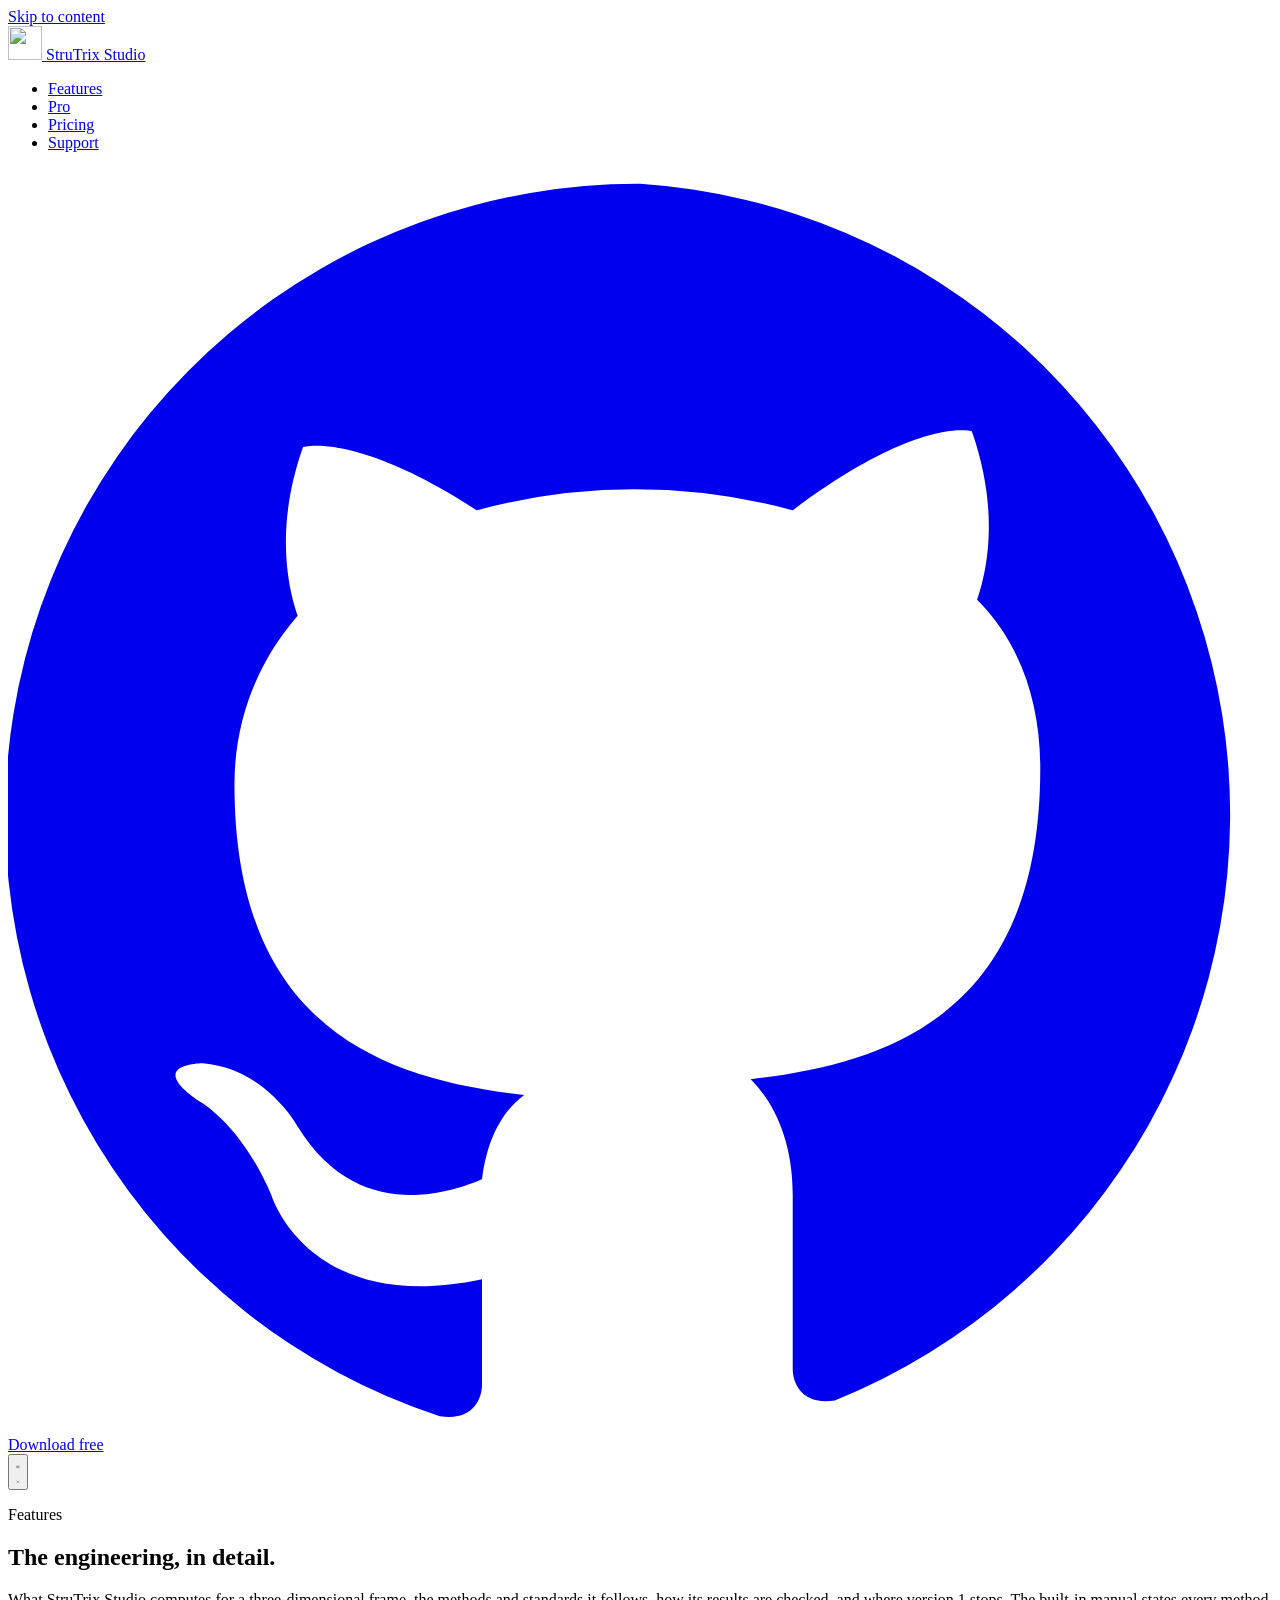
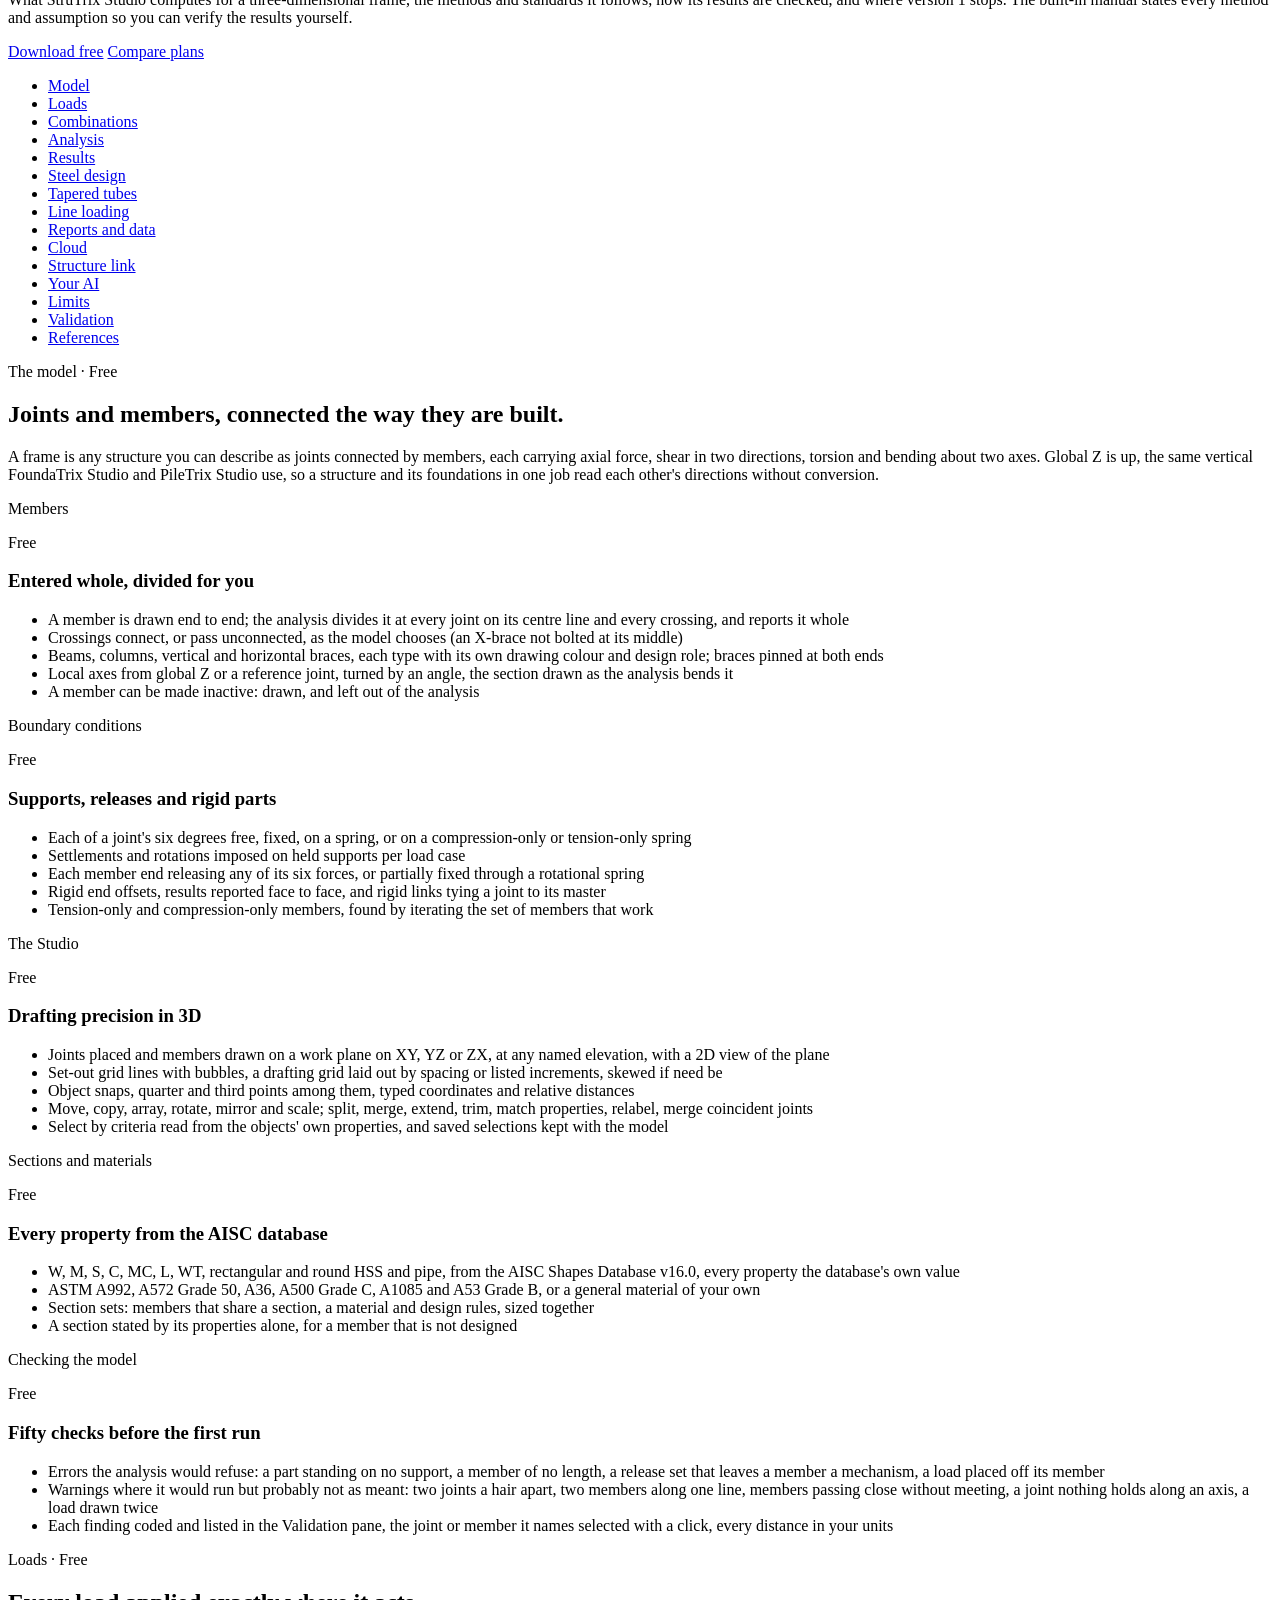
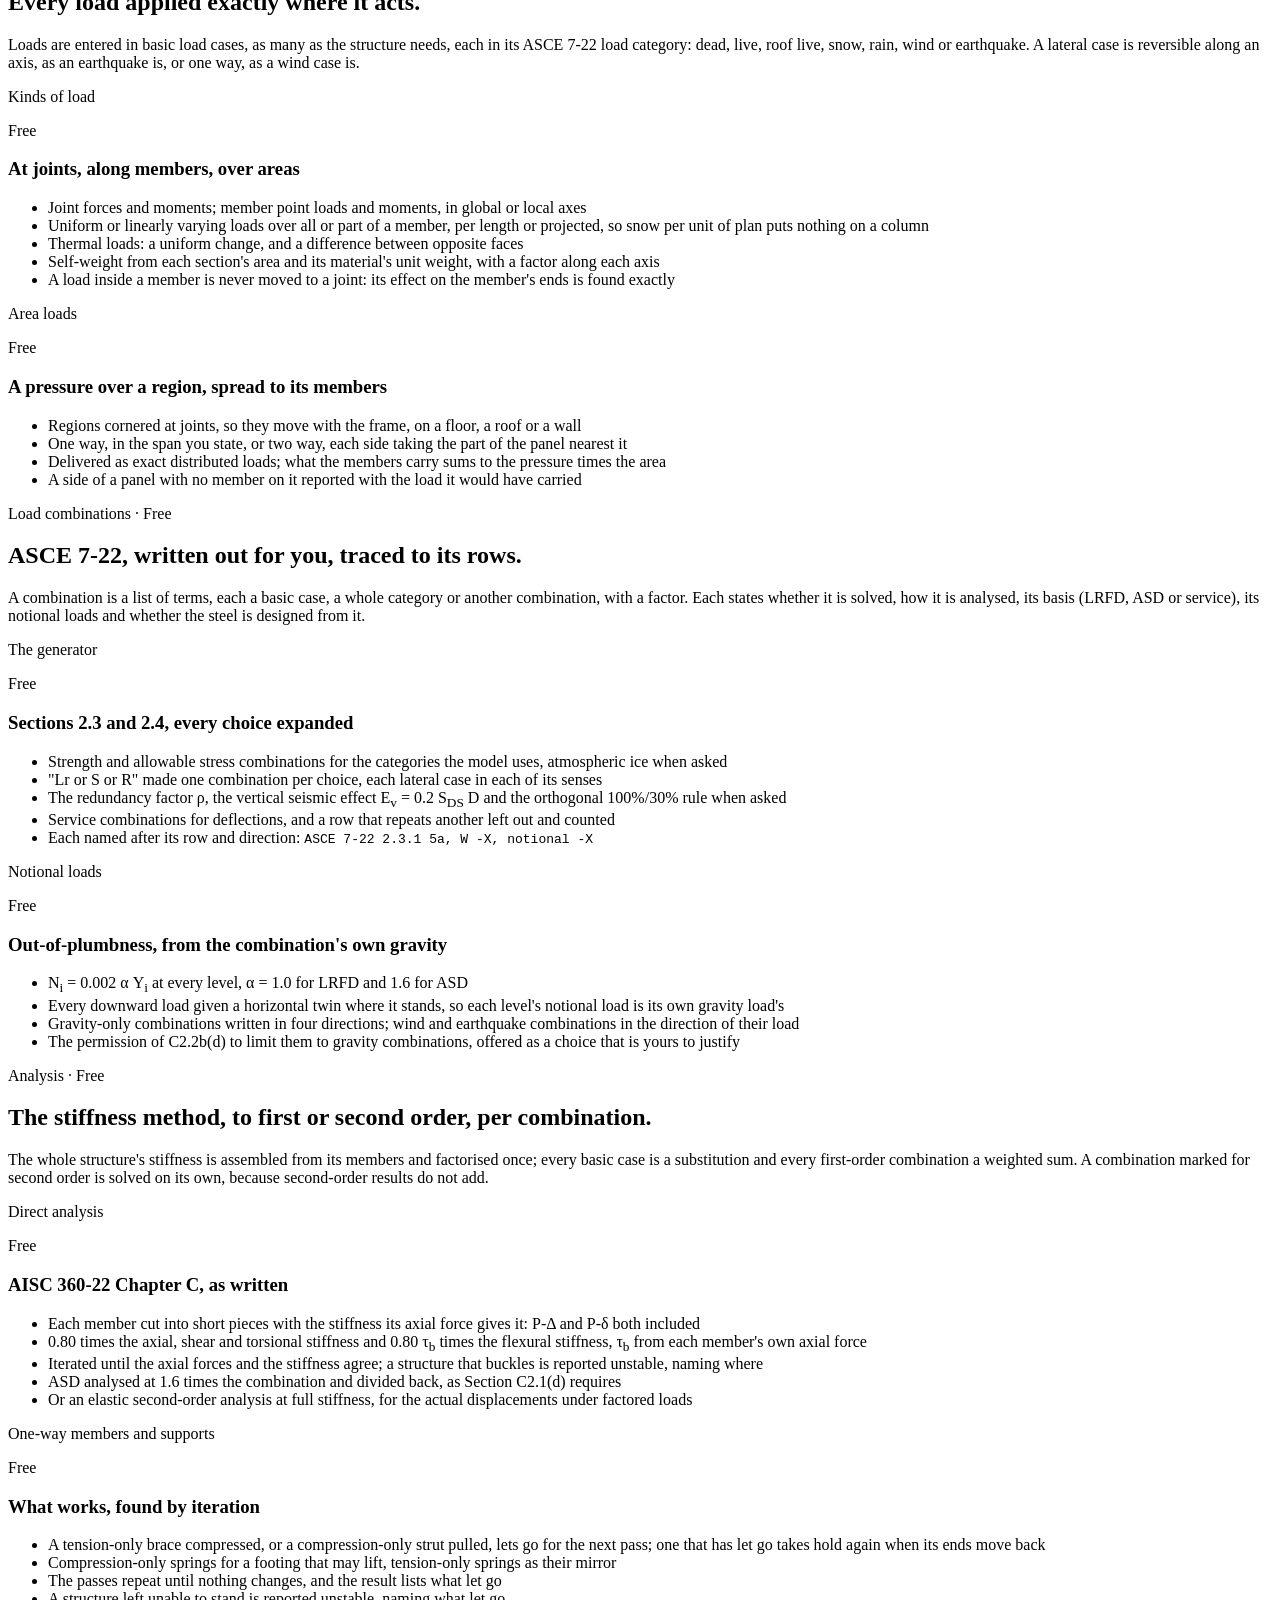
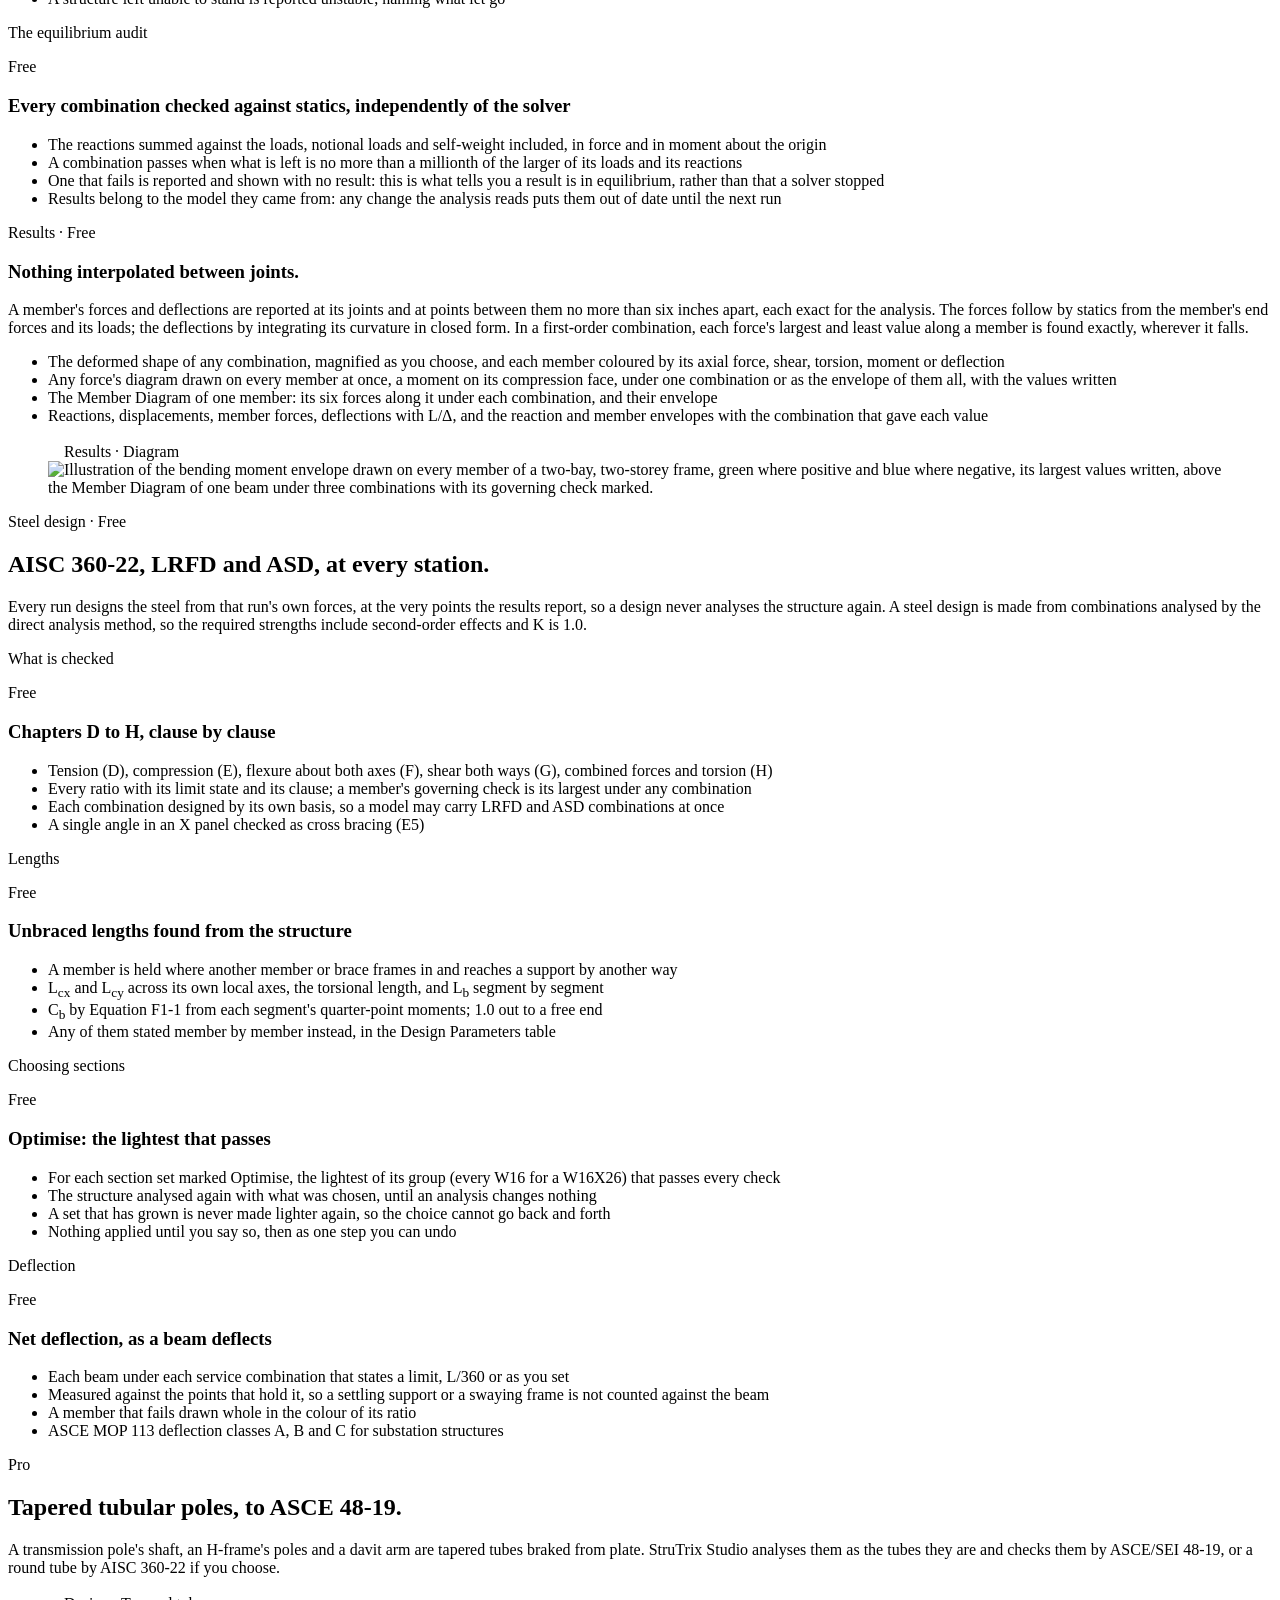
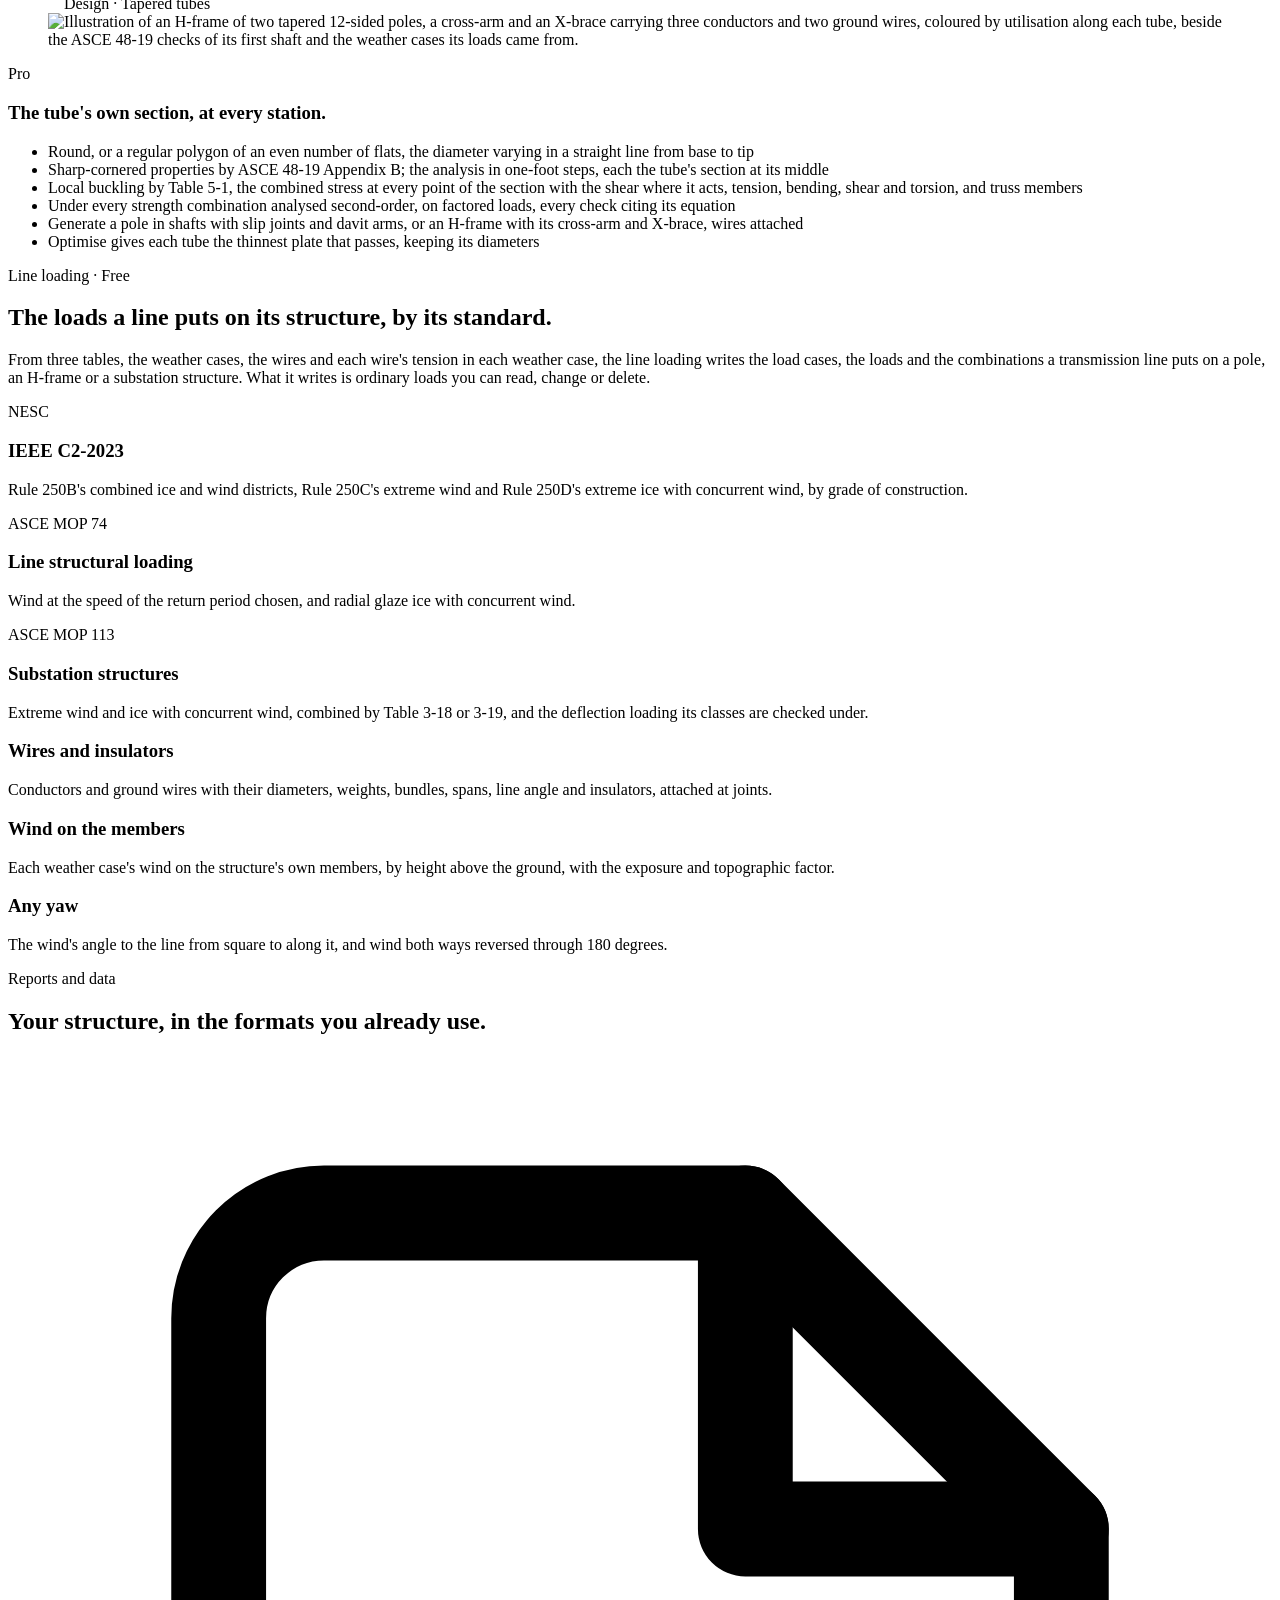
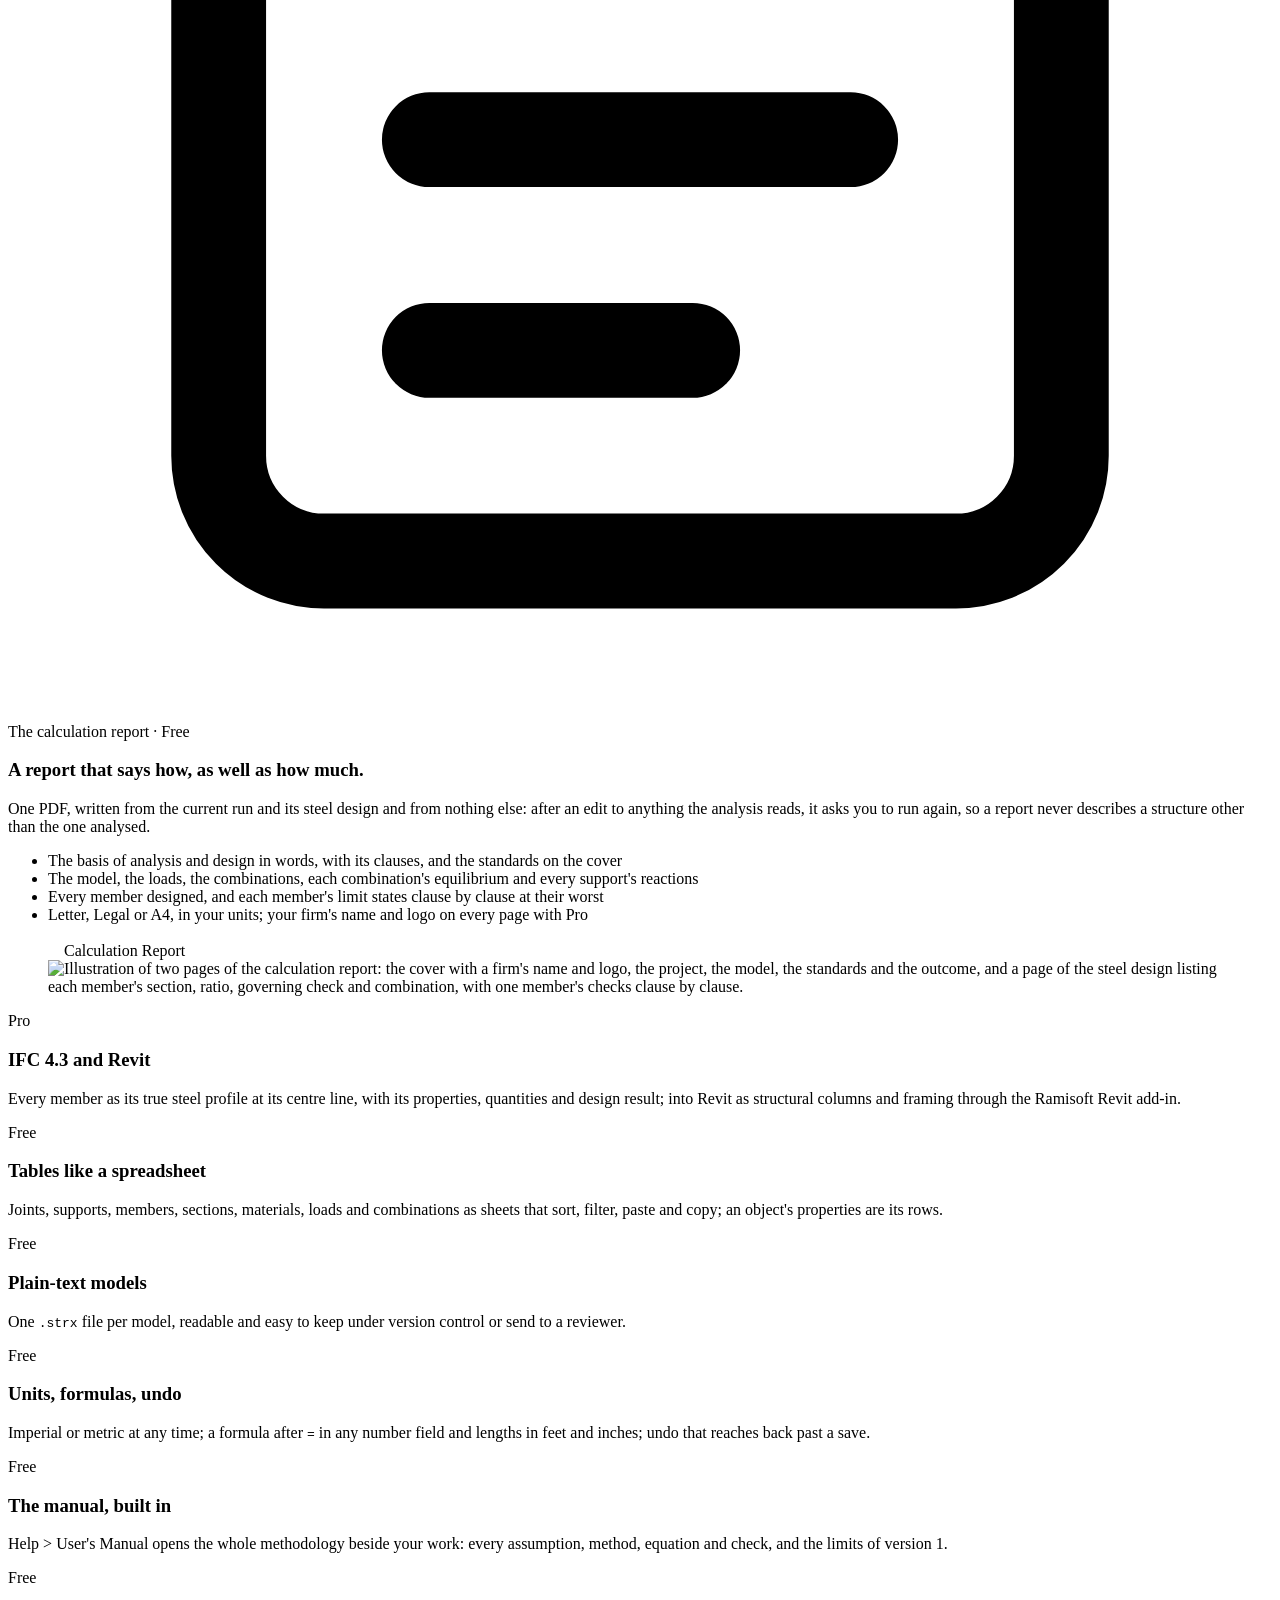
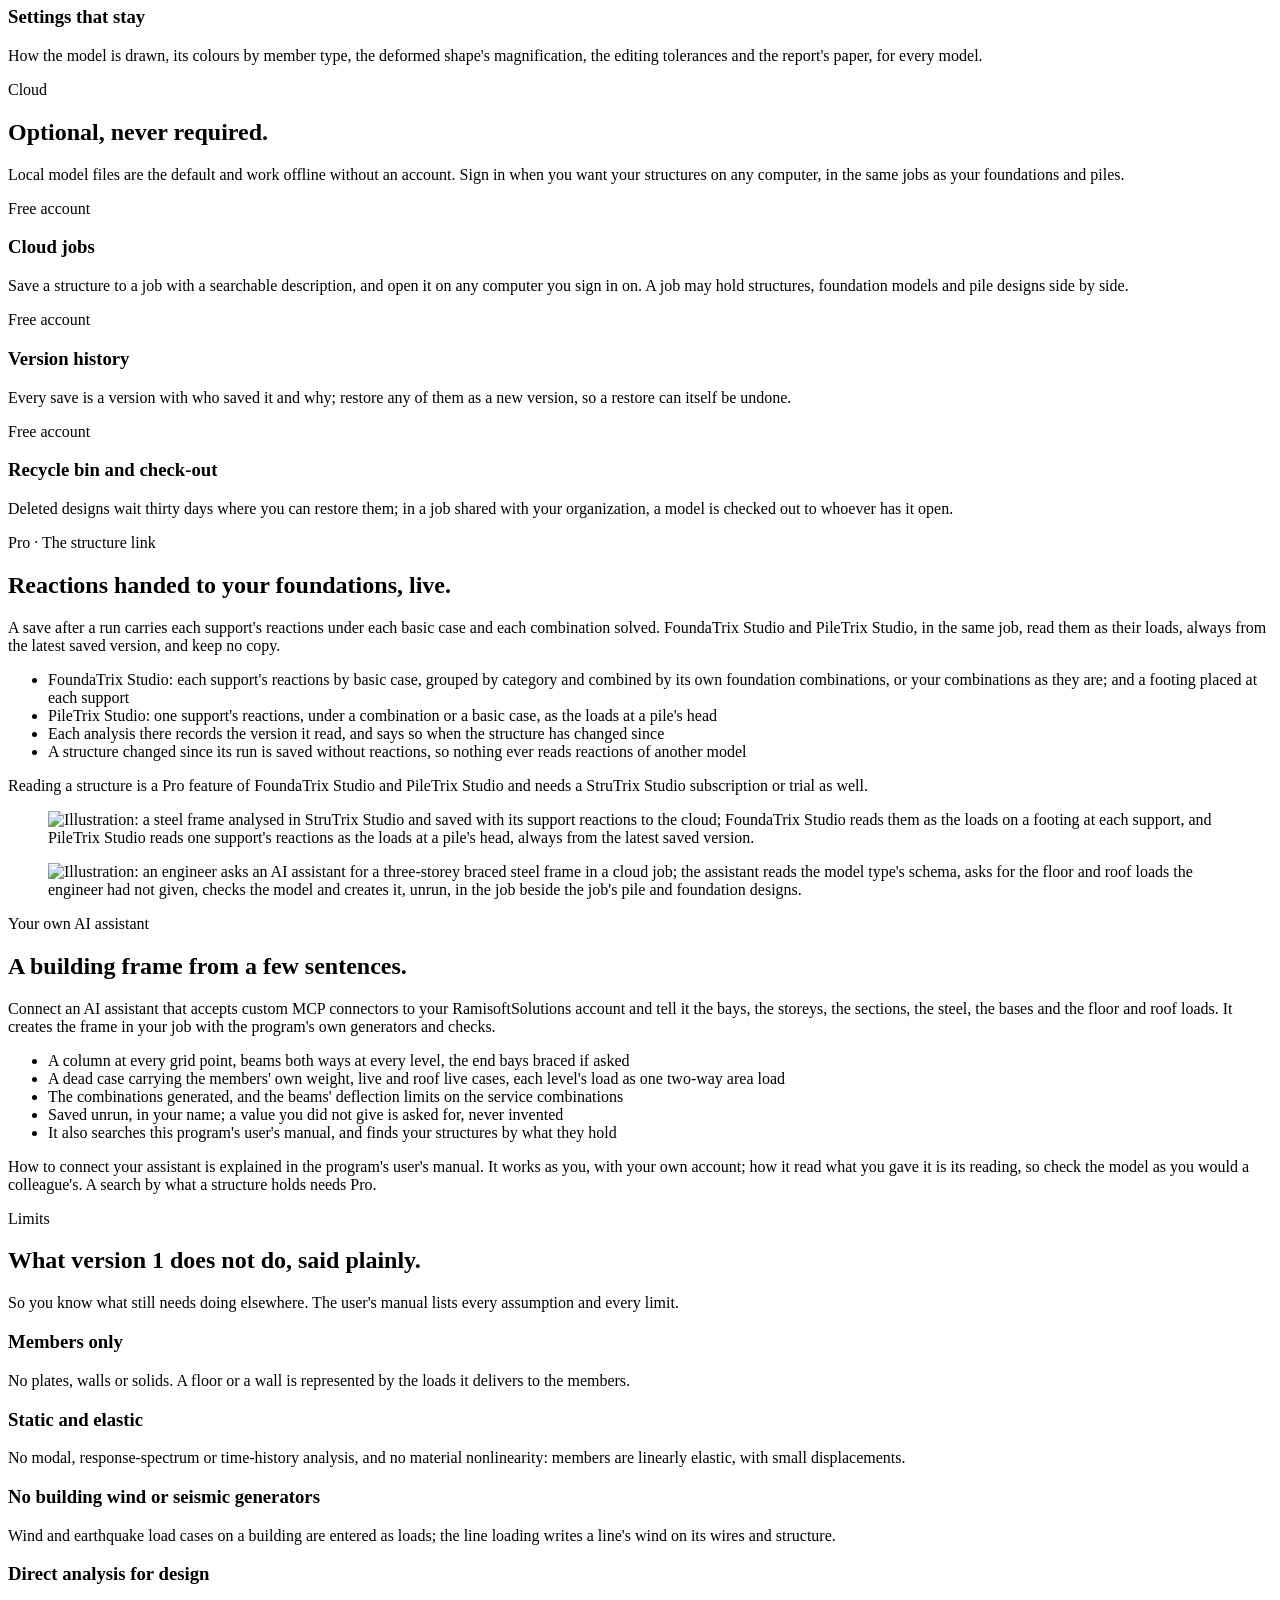
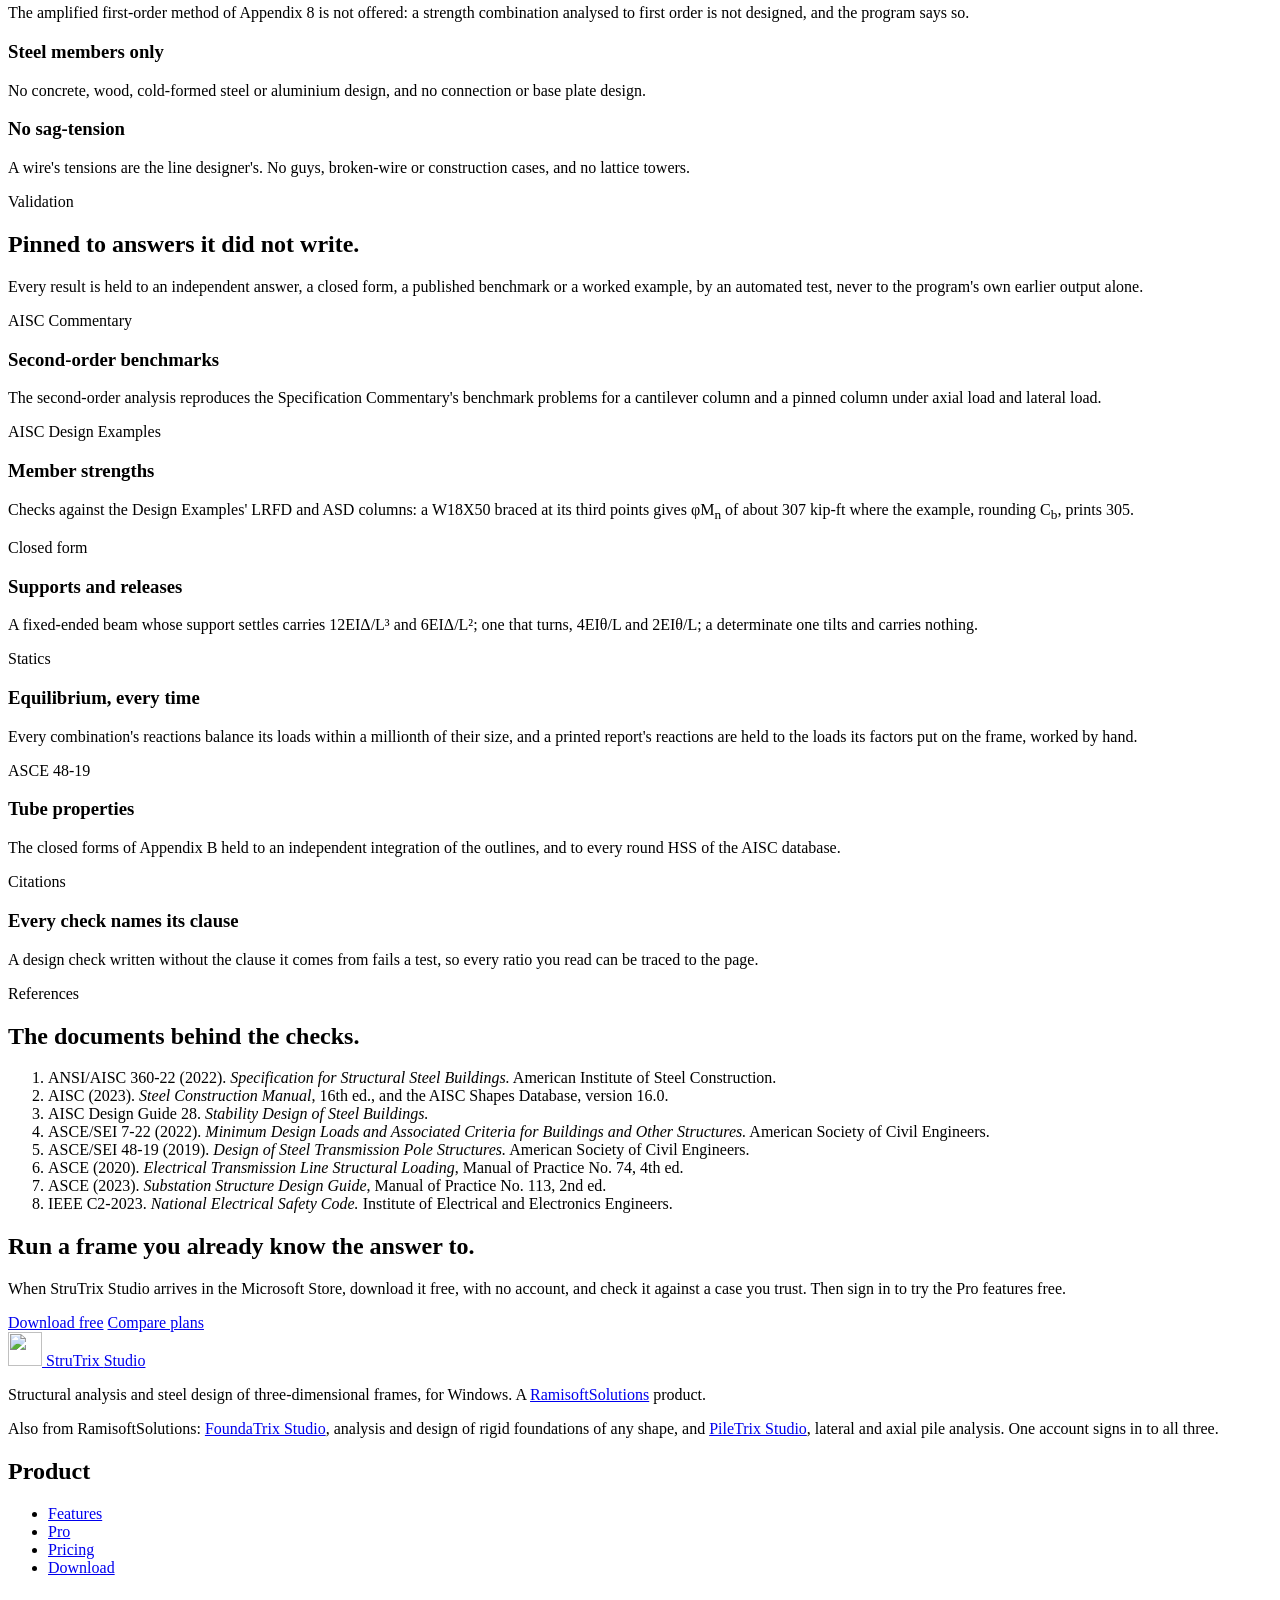
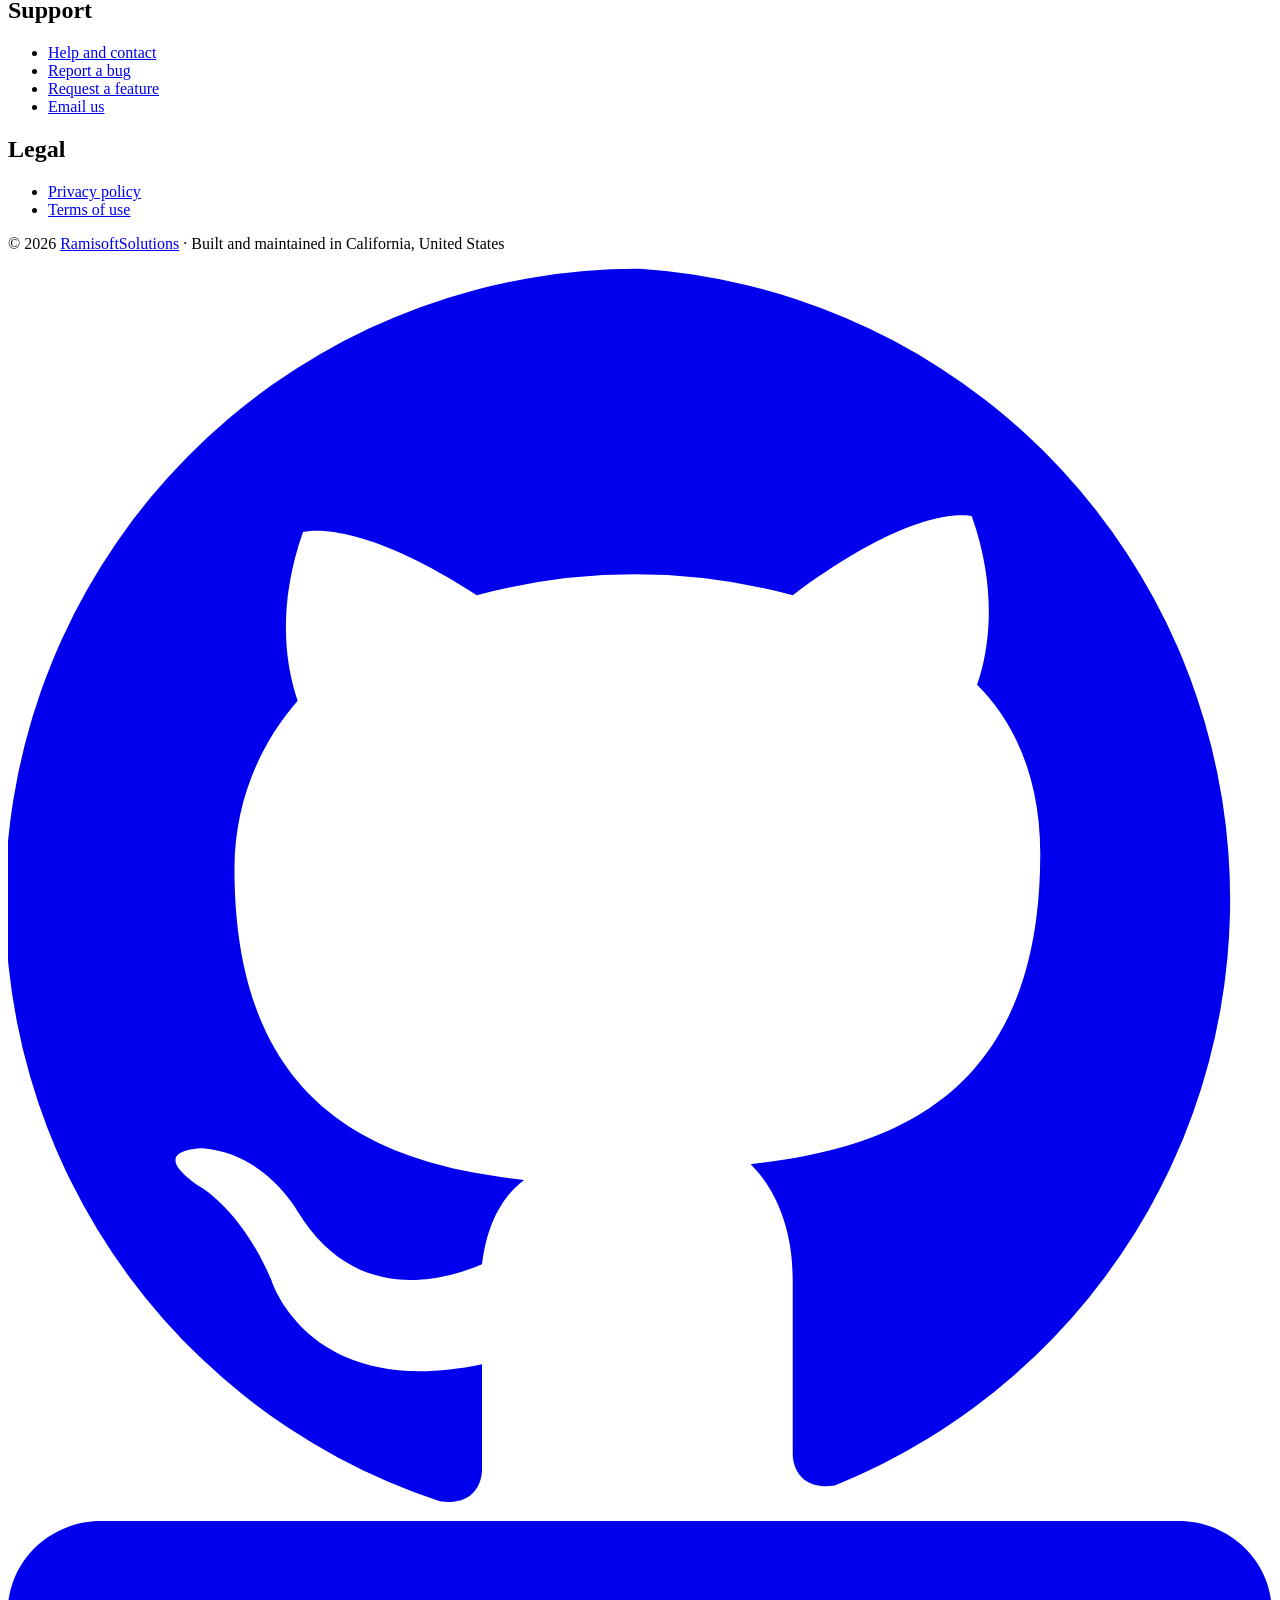
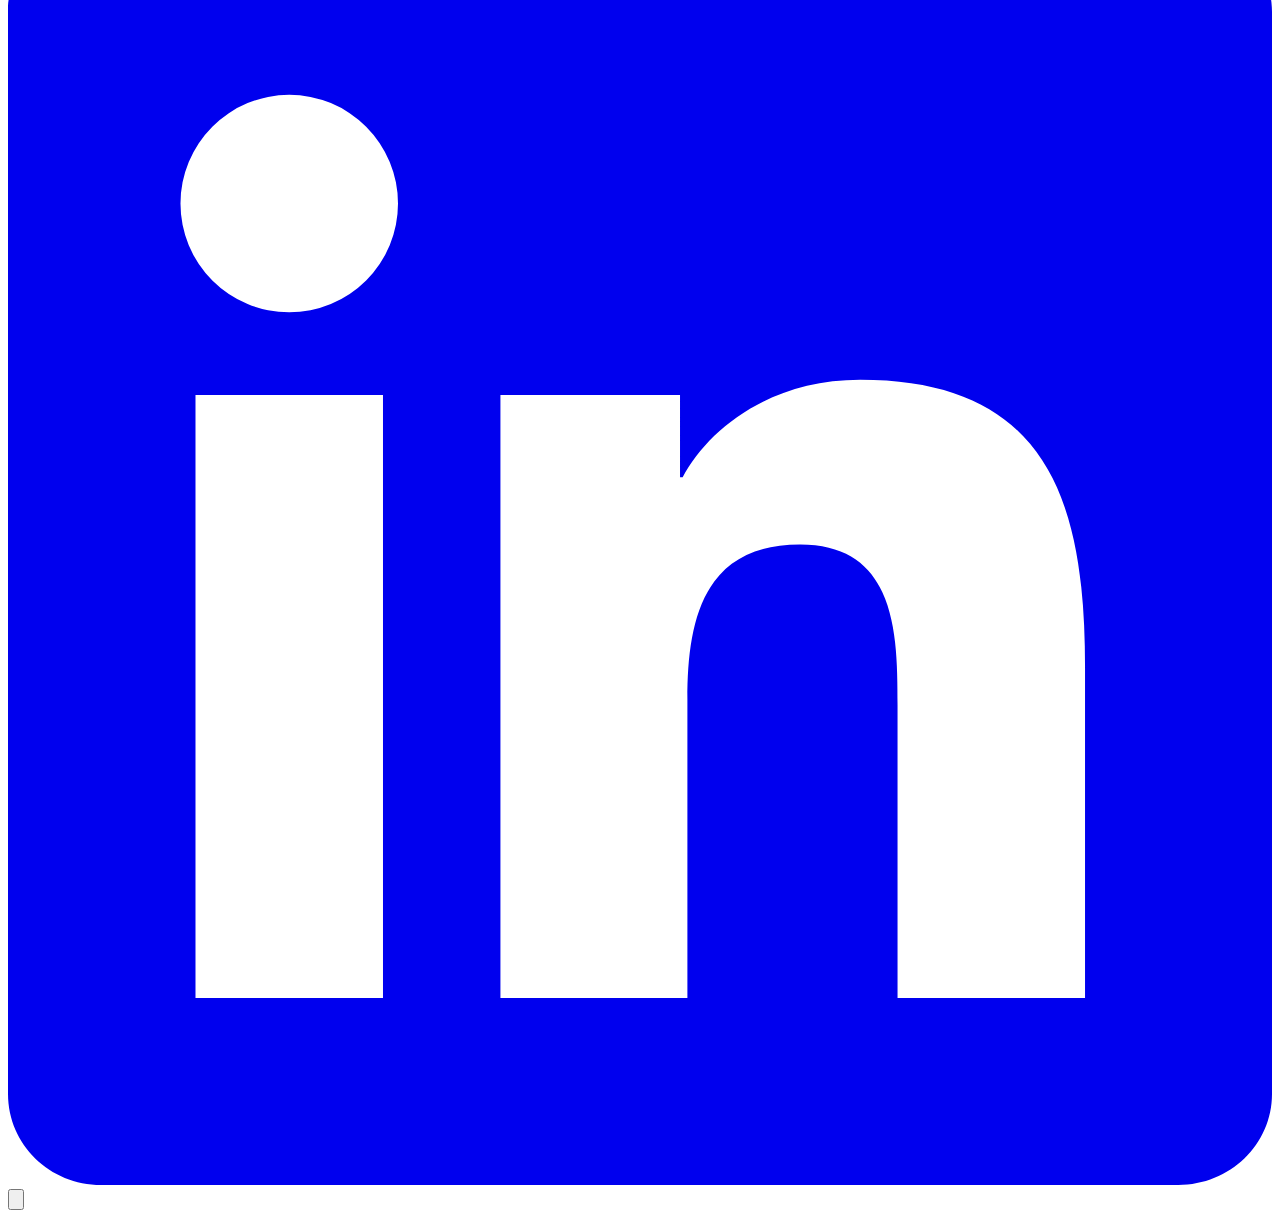
==== commit cbc4db2b: "StruTrix Studio is on the Microsoft Store: the download panel, the announce bar and the pricing FAQ " ====
--- a/src/features/index.html
+++ b/src/features/index.html
@@ -40,7 +40,7 @@
         <a class="icon-btn" href="https://github.com/CoolRamin/Strutrix-site" target="_blank" rel="noopener" aria-label="StruTrix Studio on GitHub" title="GitHub">
           <svg viewBox="0 0 24 24" fill="currentColor" aria-hidden="true"><path d="M12 .3a12 12 0 0 0-3.8 23.4c.6.1.8-.3.8-.6v-2c-3.3.7-4-1.6-4-1.6-.6-1.4-1.4-1.8-1.4-1.8-1-.7.1-.7.1-.7 1.2.1 1.8 1.2 1.8 1.2 1.1 1.8 2.8 1.3 3.5 1 .1-.8.4-1.3.8-1.6-2.7-.3-5.5-1.3-5.5-5.9 0-1.3.5-2.4 1.2-3.2-.1-.3-.5-1.5.1-3.2 0 0 1-.3 3.3 1.2a11.5 11.5 0 0 1 6 0C17.3 4.7 18.3 5 18.3 5c.6 1.7.2 2.9.1 3.2.8.8 1.2 1.9 1.2 3.2 0 4.6-2.8 5.6-5.5 5.9.4.4.8 1.1.8 2.2v3.3c0 .3.2.7.8.6A12 12 0 0 0 12 .3"/></svg>
         </a>
-        <a class="btn btn--primary btn--sm" href="/#download">Coming soon</a>
+        <a class="btn btn--primary btn--sm" href="/#download">Download free</a>
       </div>
     </div>
     <button class="icon-btn nav__toggle" type="button" aria-expanded="false" aria-controls="site-menu" aria-label="Open menu">
@@ -58,7 +58,7 @@
       <h1 id="page-title">The engineering, in detail.</h1>
       <p>What StruTrix Studio computes for a three-dimensional frame, the methods and standards it follows, how its results are checked, and where version 1 stops. The built-in manual states every method and assumption so you can verify the results yourself.</p>
       <div class="cta-row">
-        <a class="btn btn--primary" href="/#download">Coming soon</a>
+        <a class="btn btn--primary" href="/#download">Download free</a>
         <a class="btn btn--secondary" href="/pricing/">Compare plans</a>
       </div>
     </div>
@@ -575,7 +575,7 @@
       <h2 id="closing-title">Run a frame you already know the answer to.</h2>
       <p>When StruTrix Studio arrives in the Microsoft Store, download it free, with no account, and check it against a case you trust. Then sign in to try the Pro features free.</p>
       <div class="cta-row">
-        <a class="btn btn--primary btn--lg" href="/#download">Coming soon</a>
+        <a class="btn btn--primary btn--lg" href="/#download">Download free</a>
         <a class="btn btn--ghost btn--lg" href="/pricing/">Compare plans</a>
       </div>
     </div>
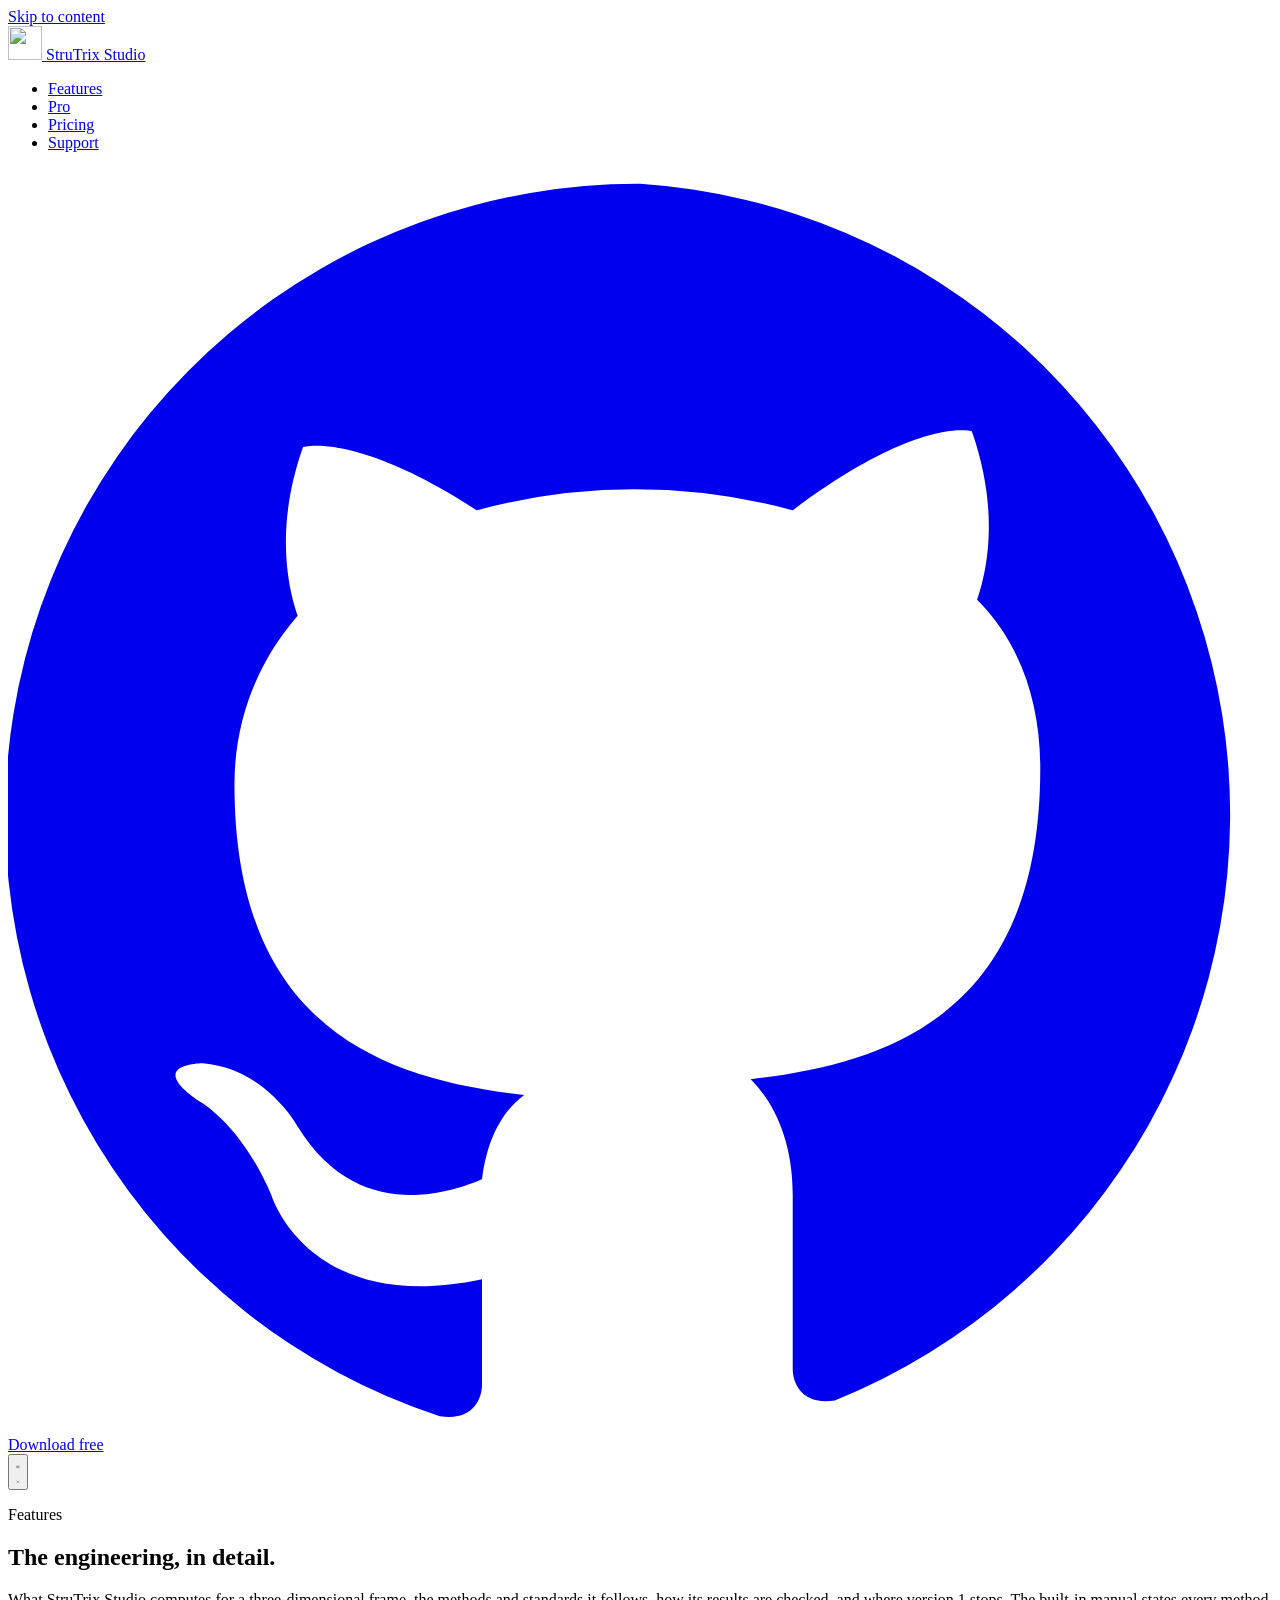
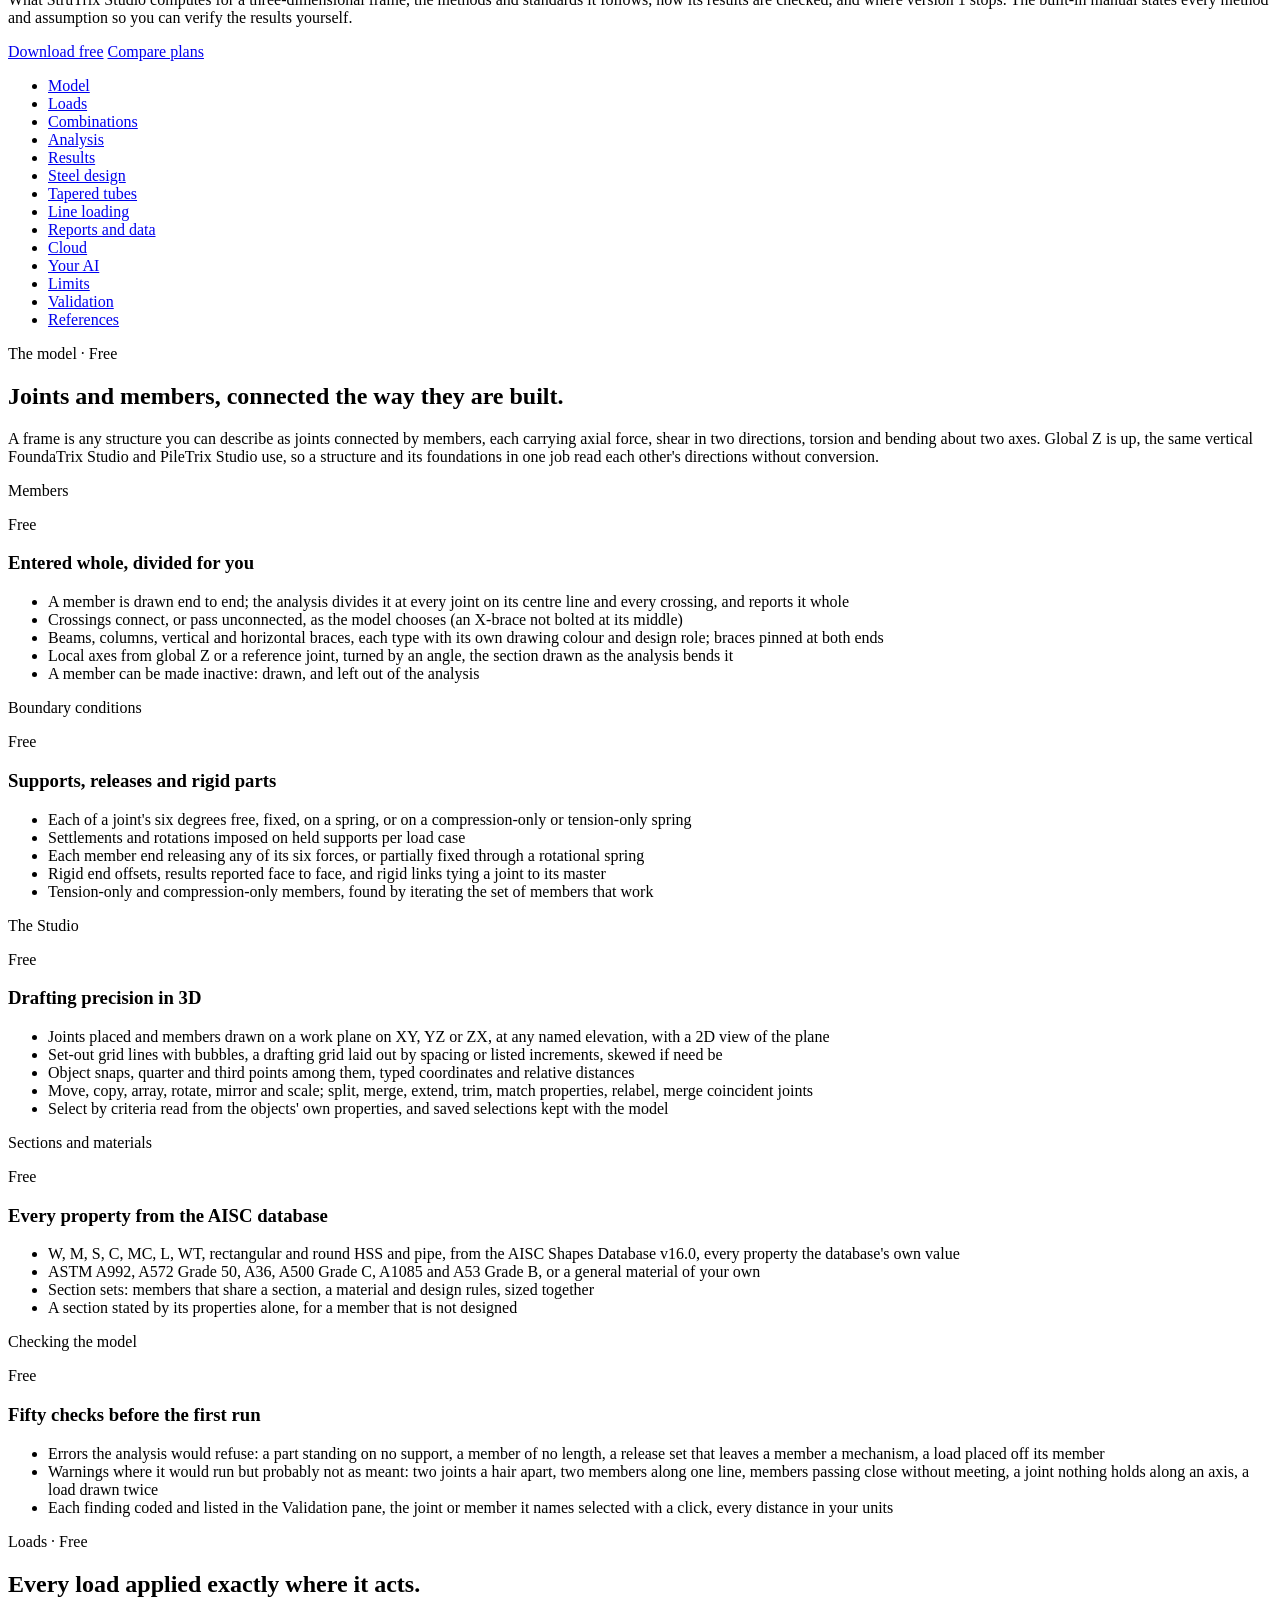
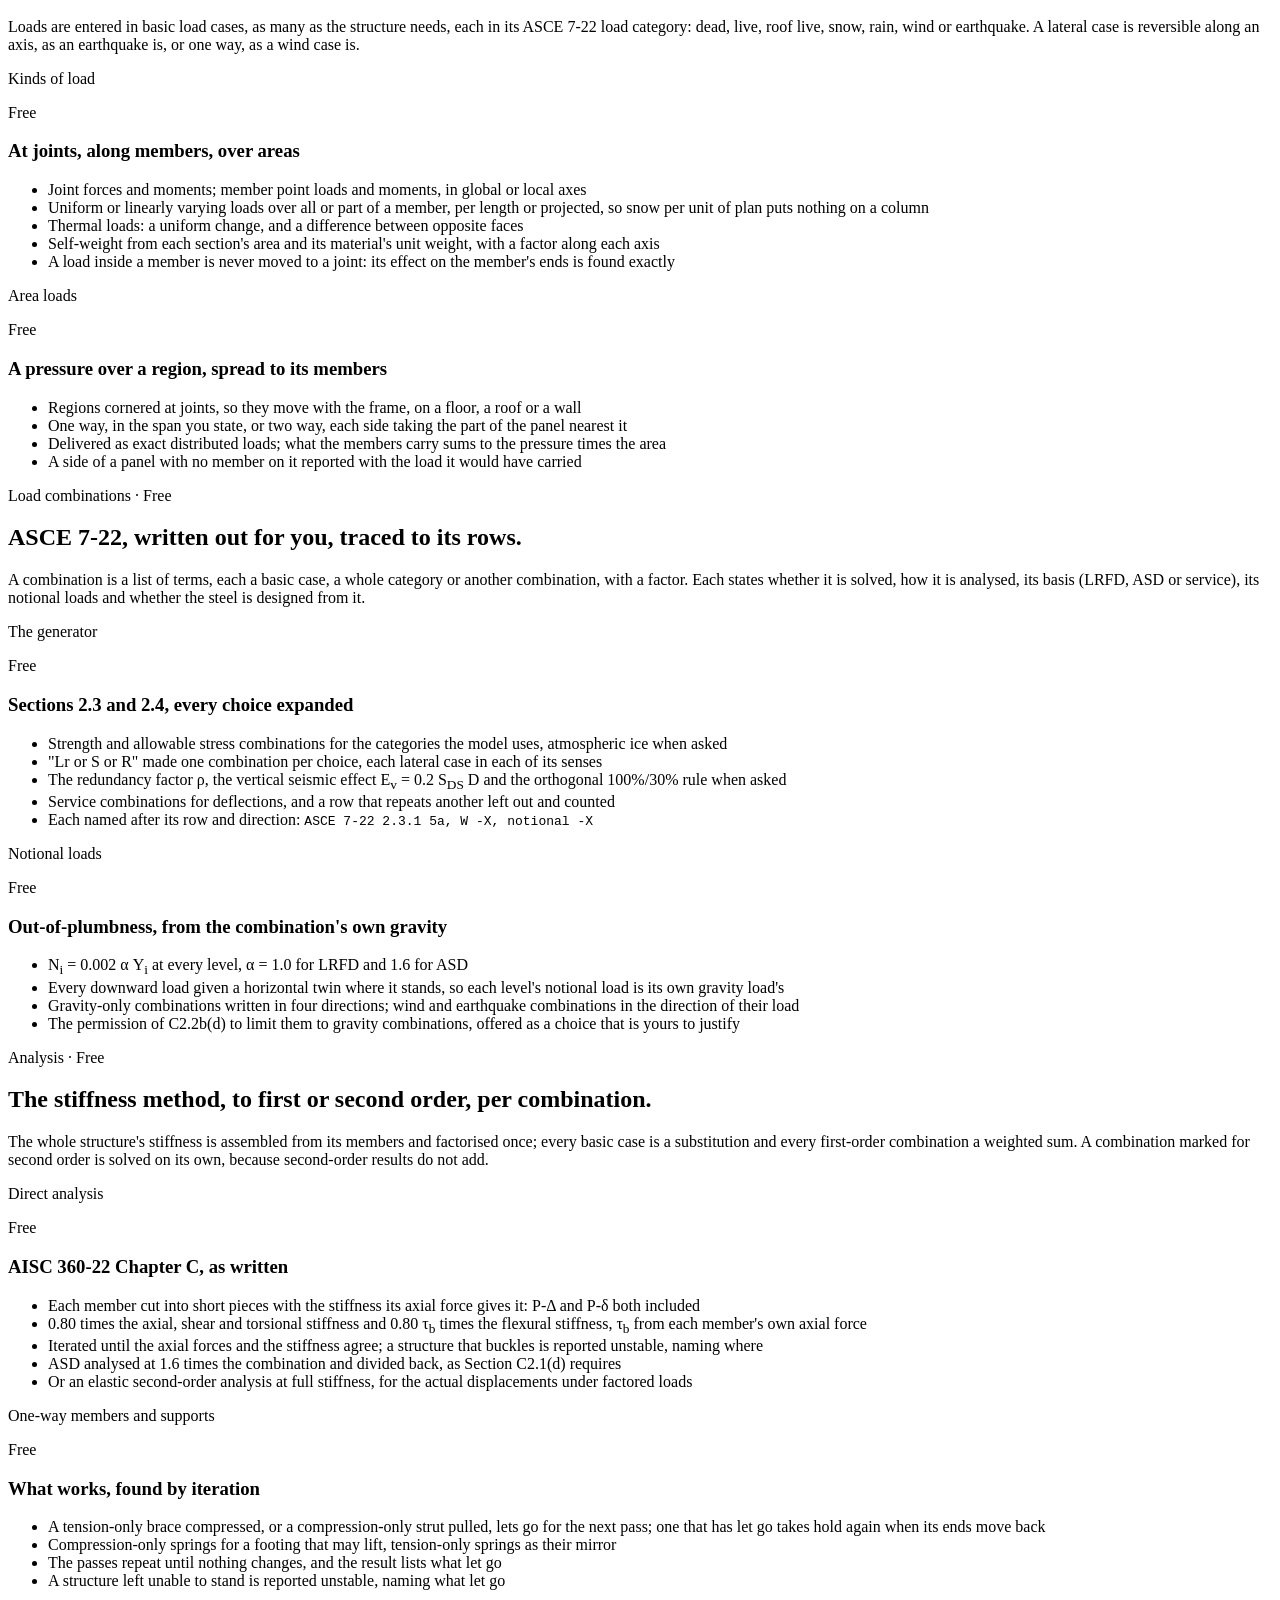
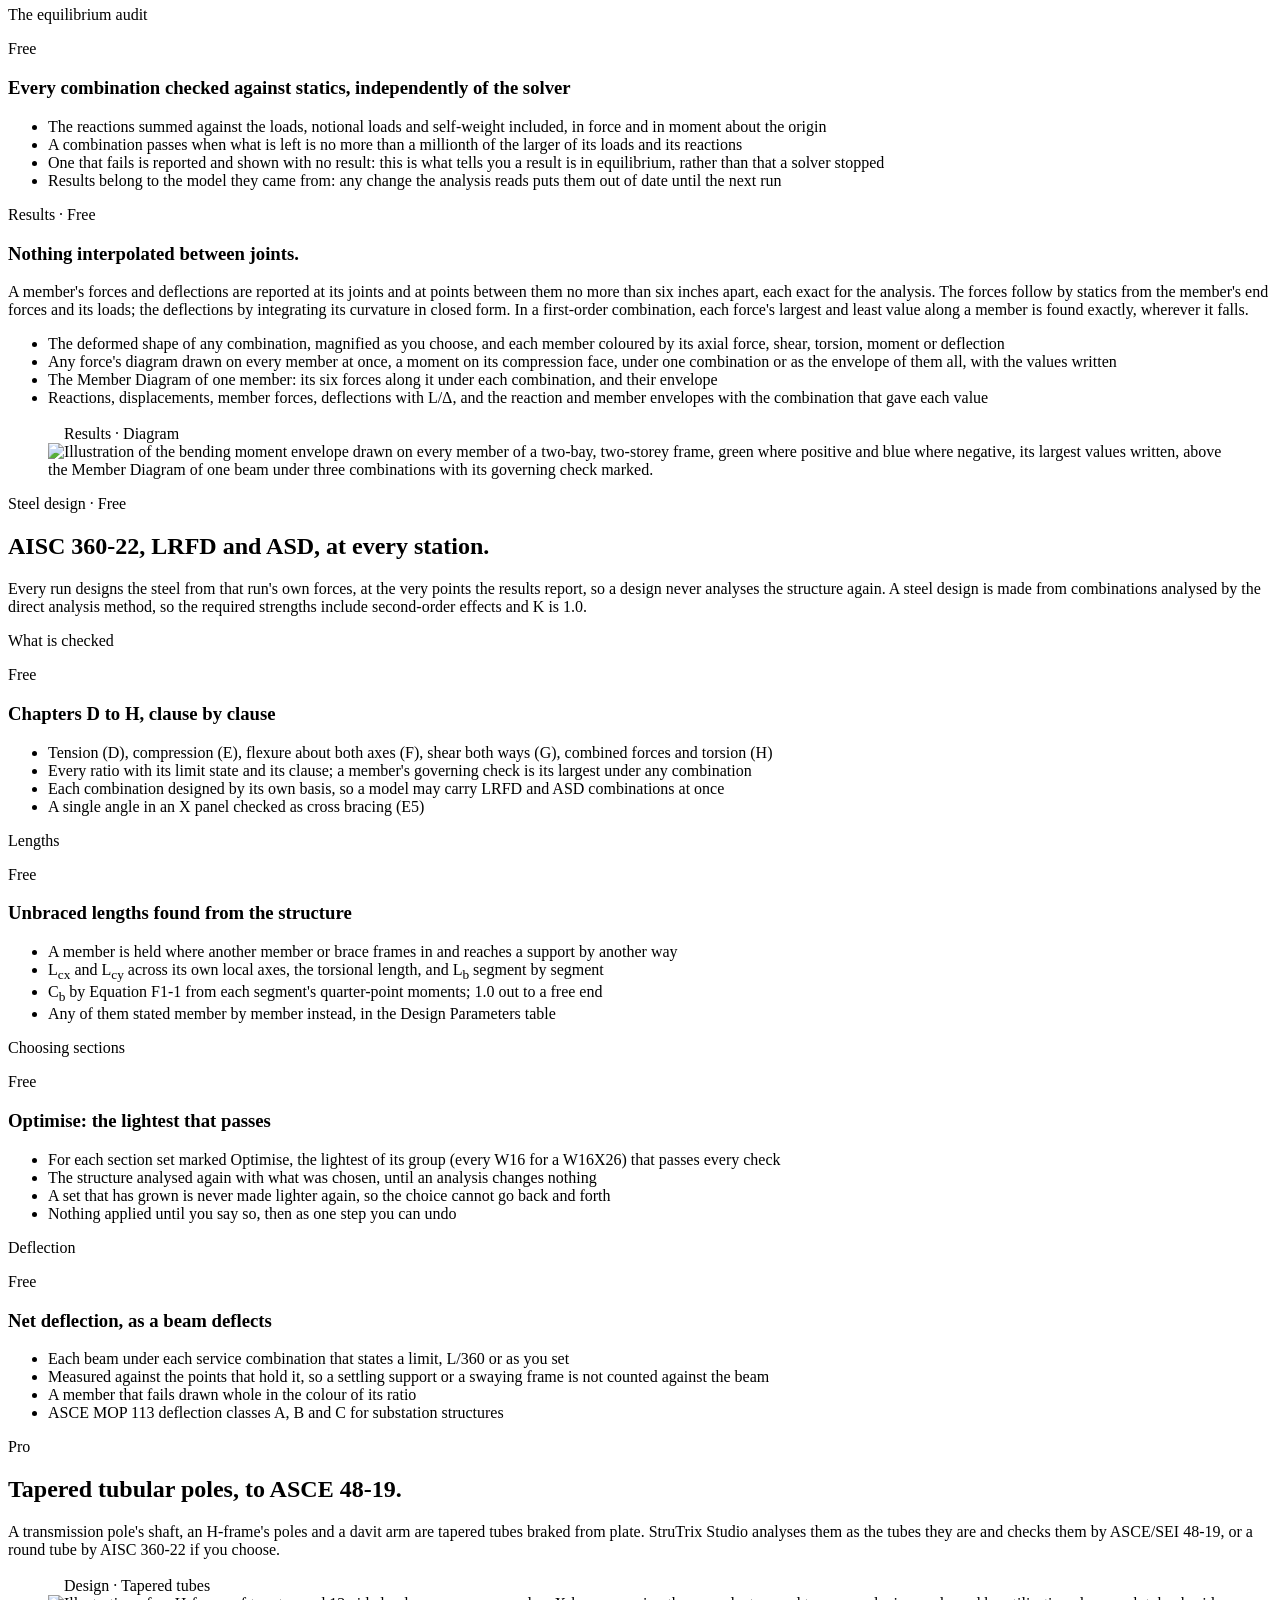
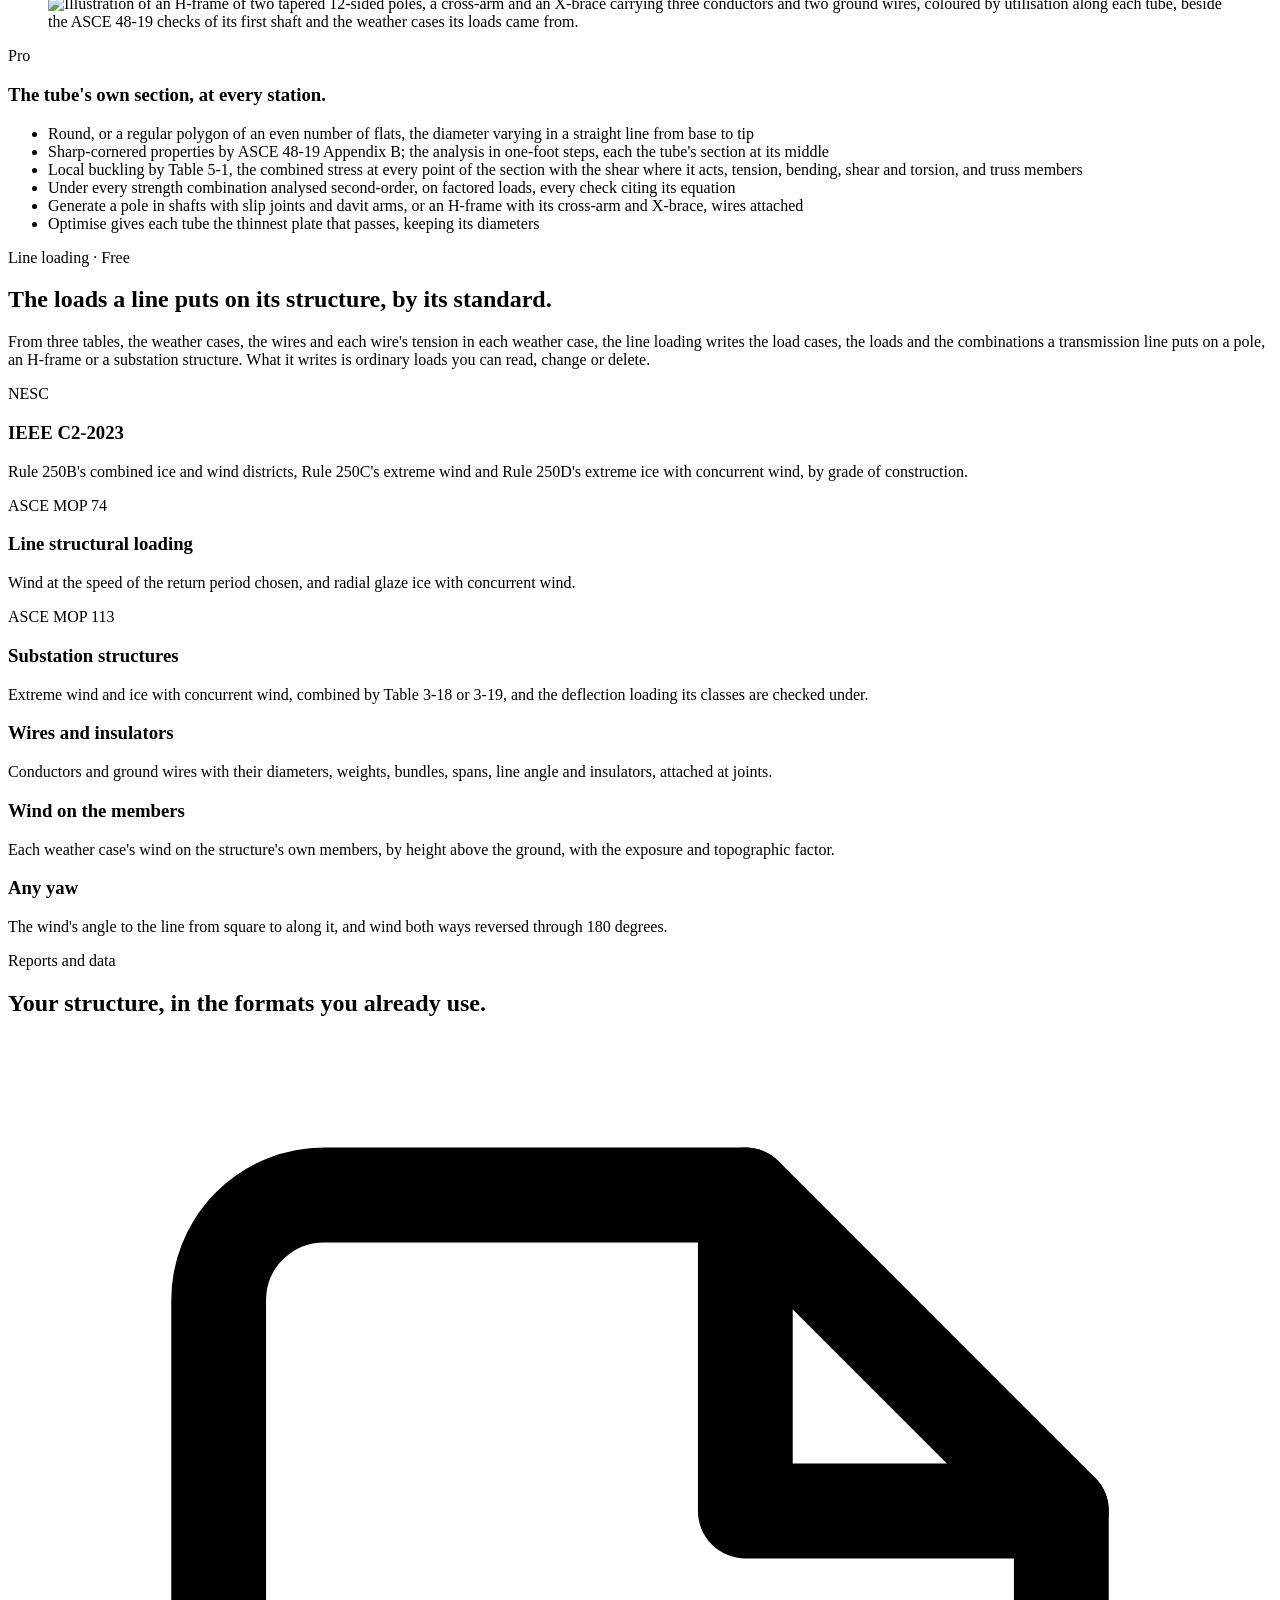
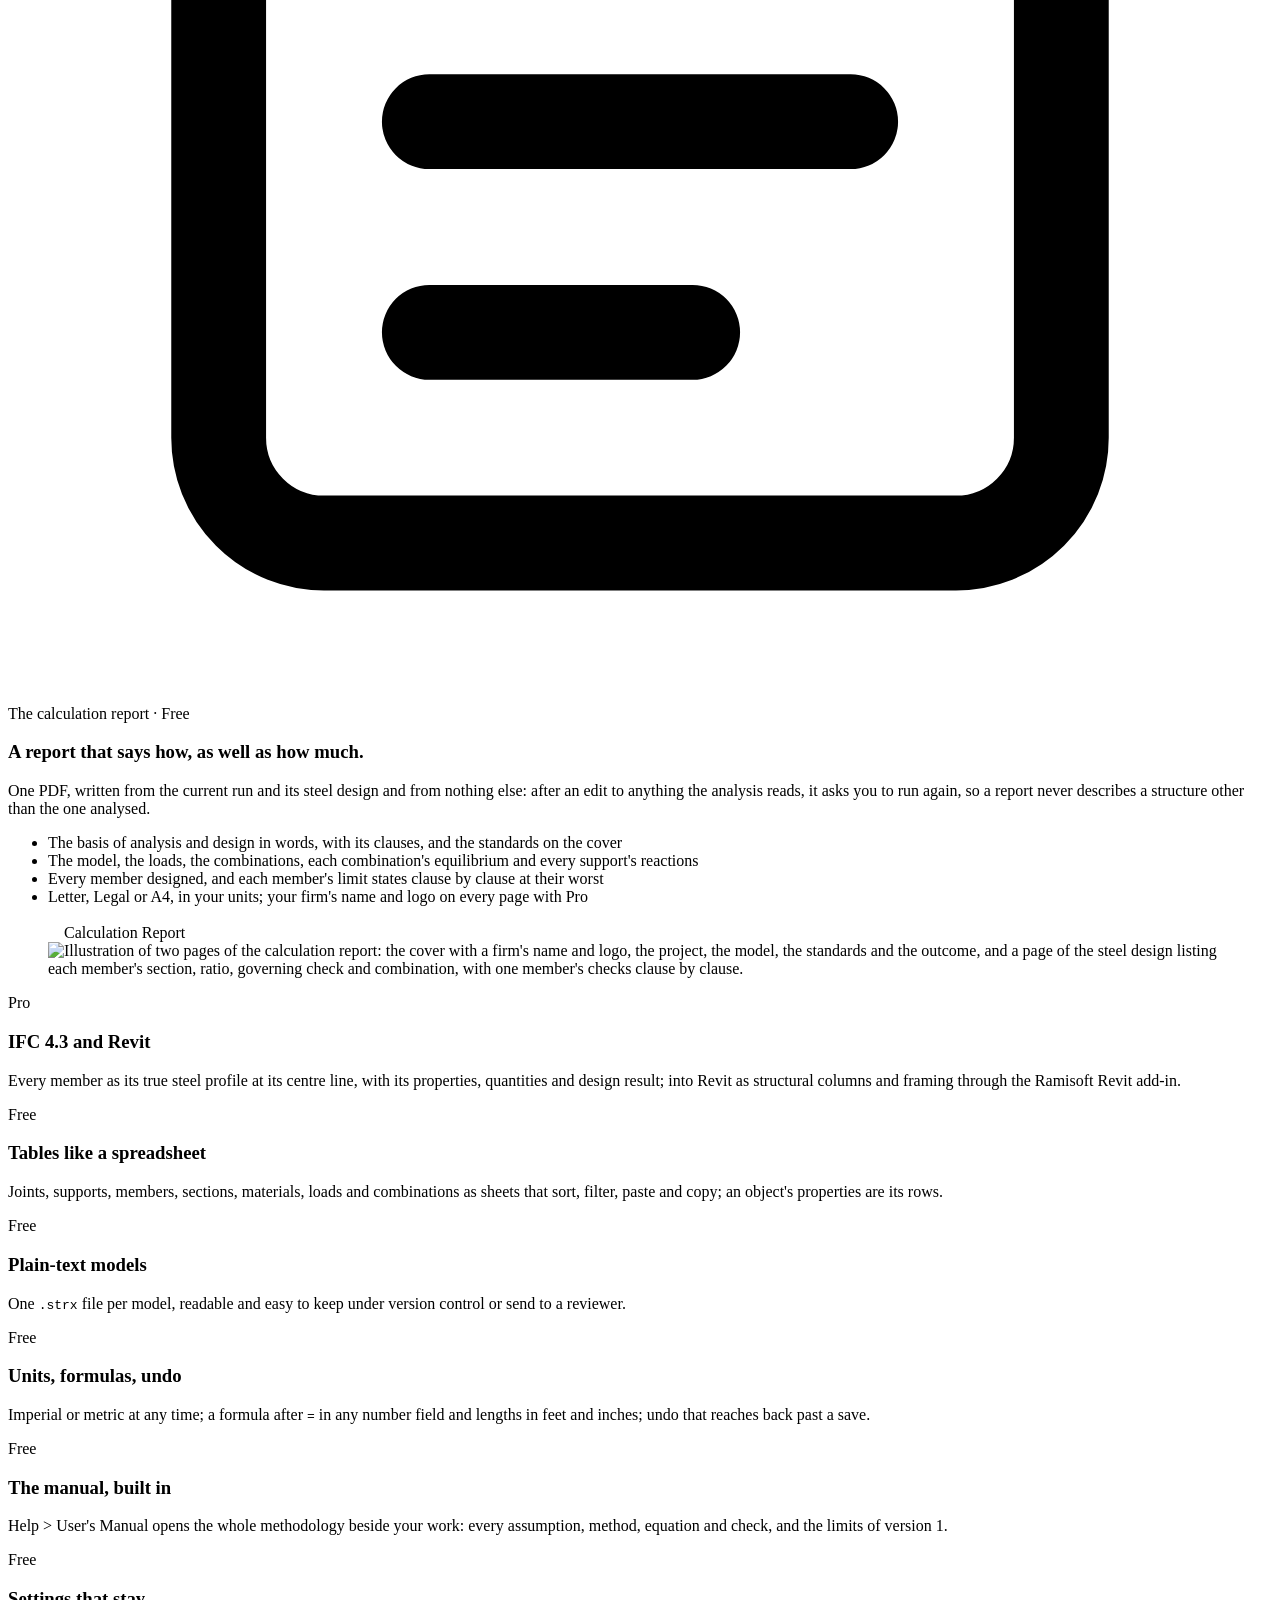
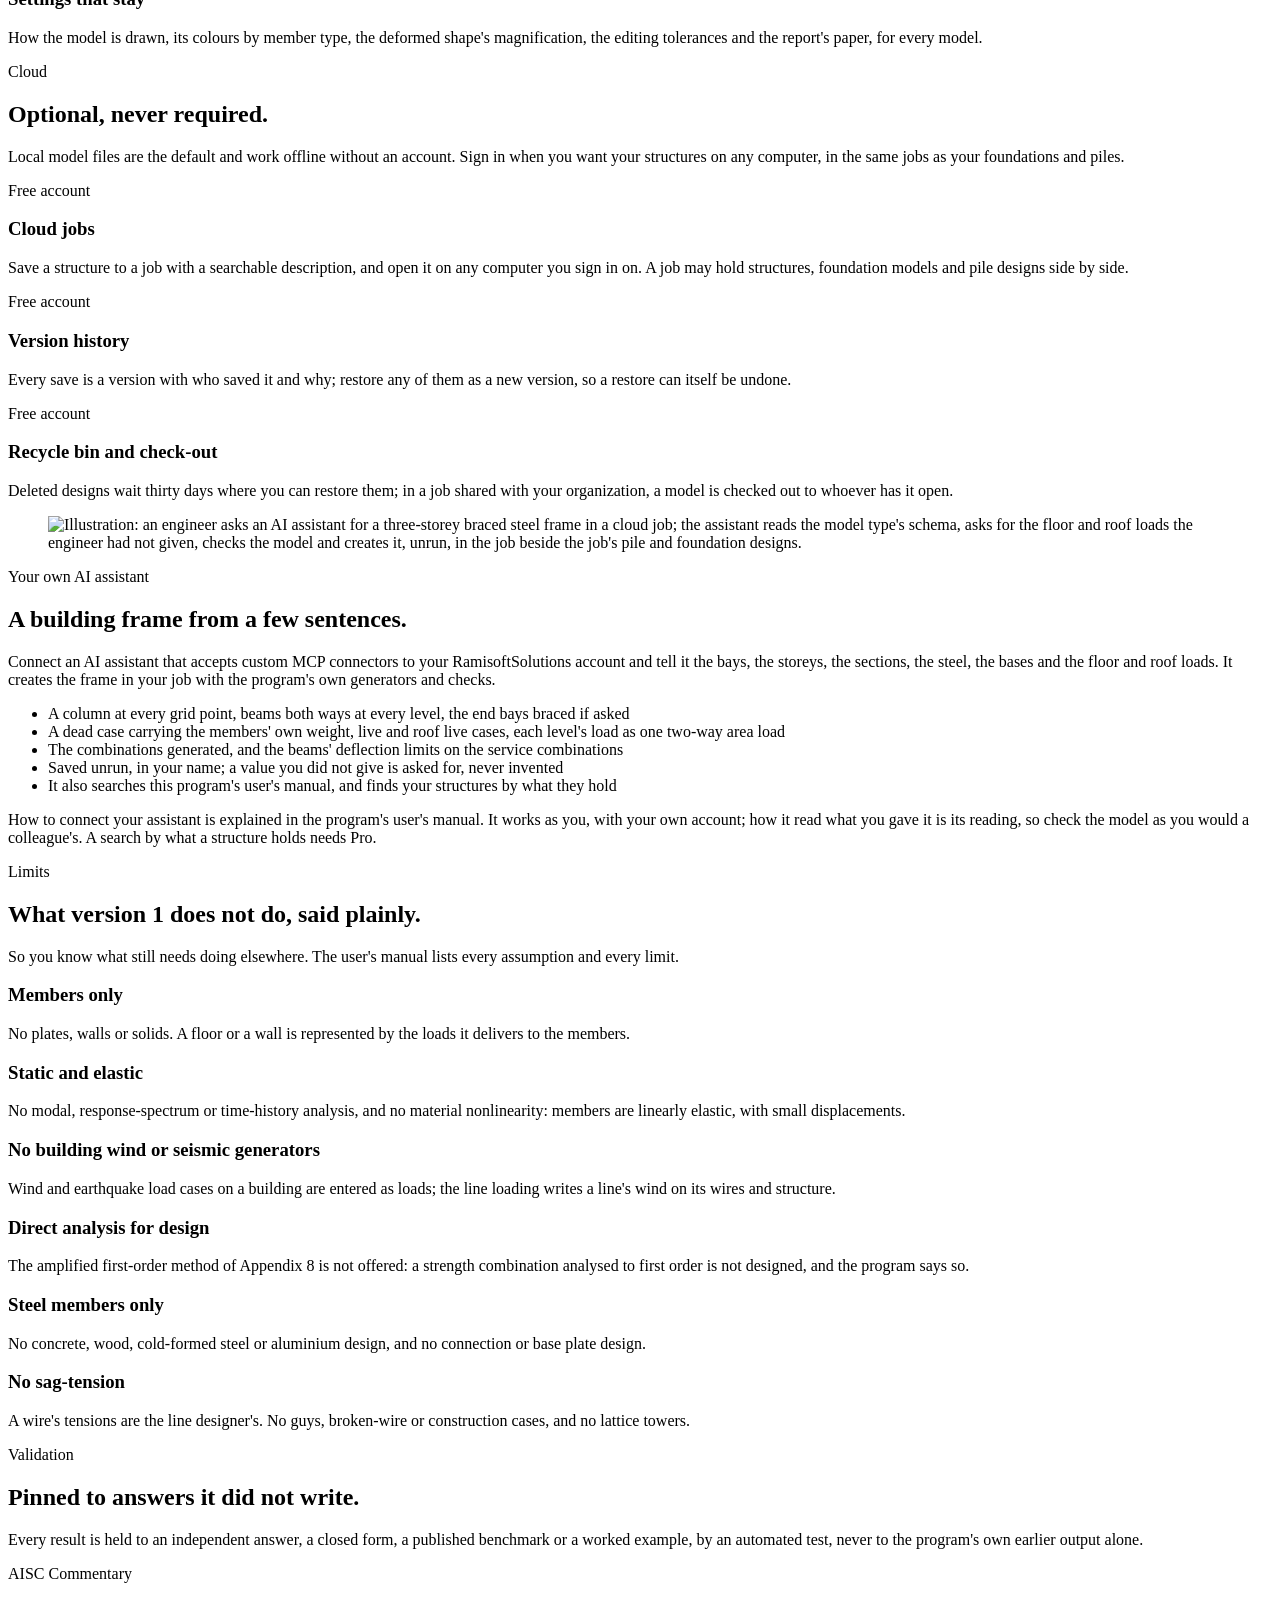
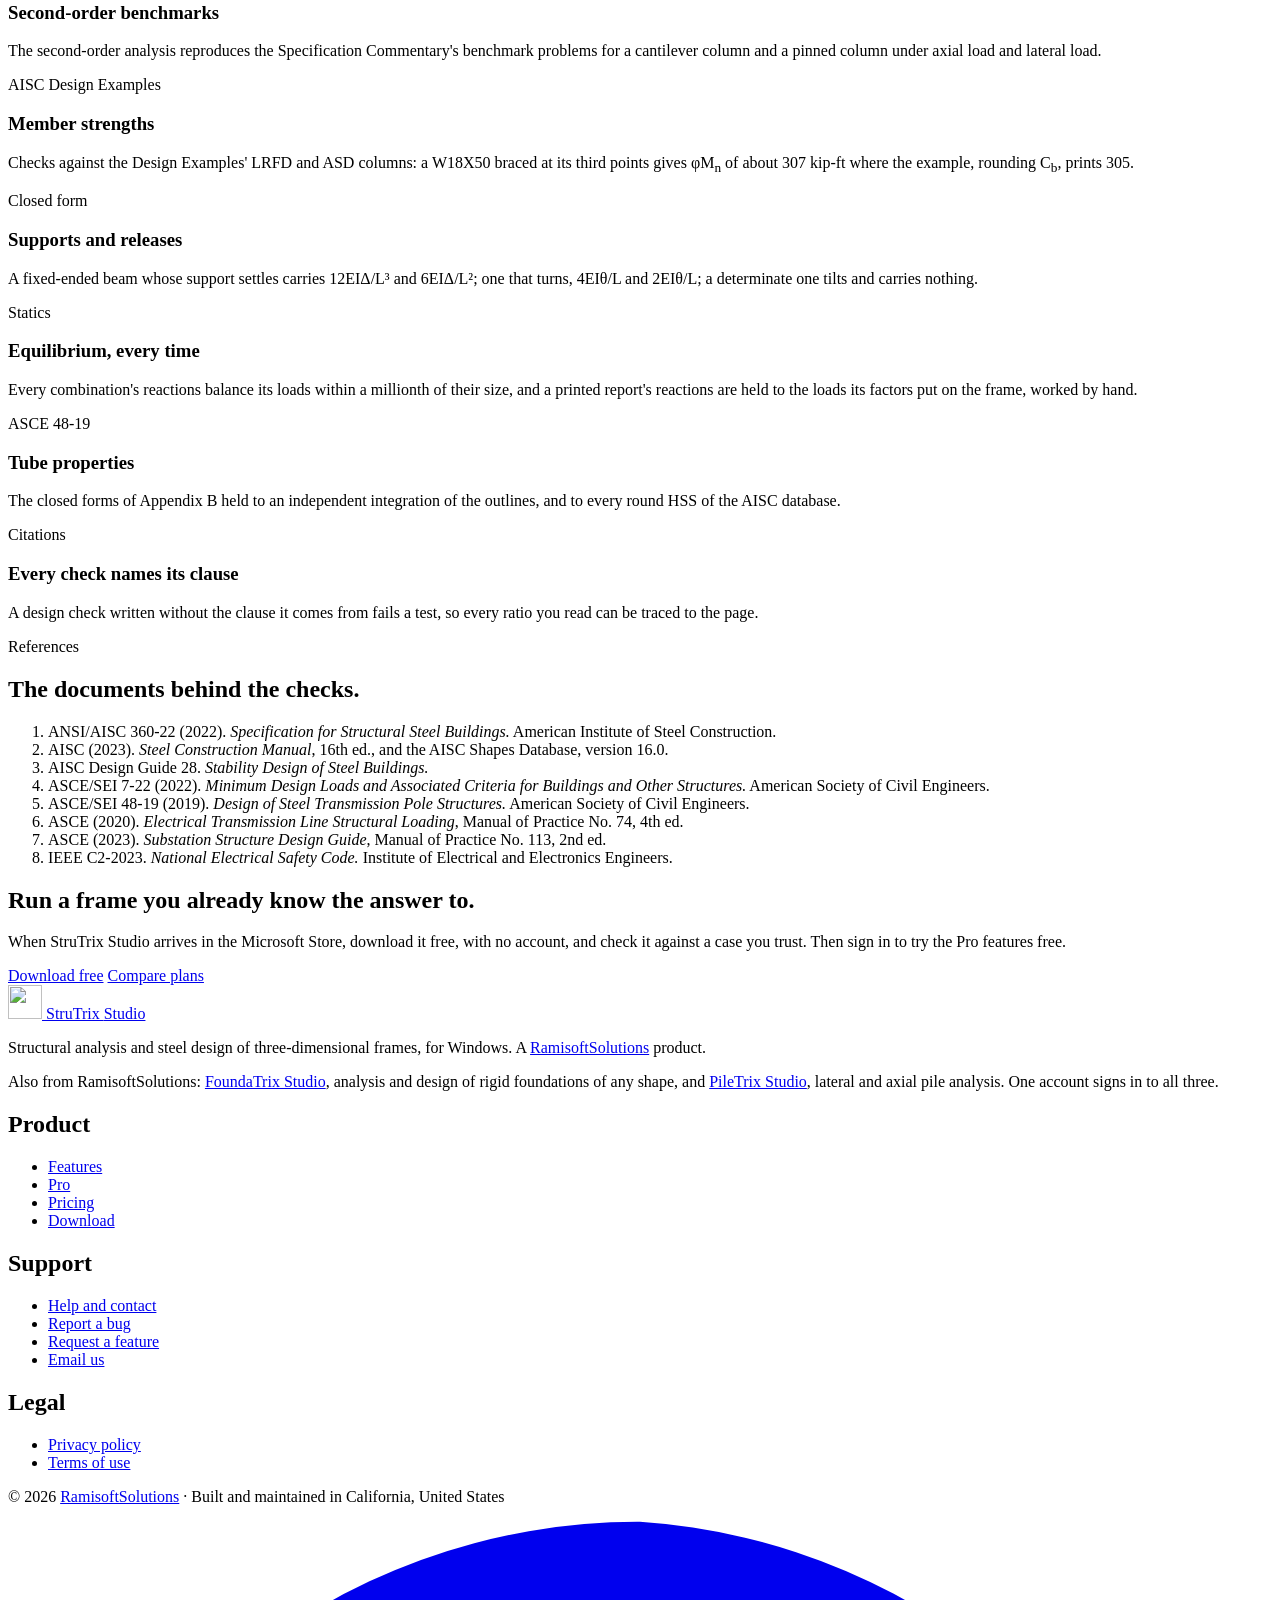
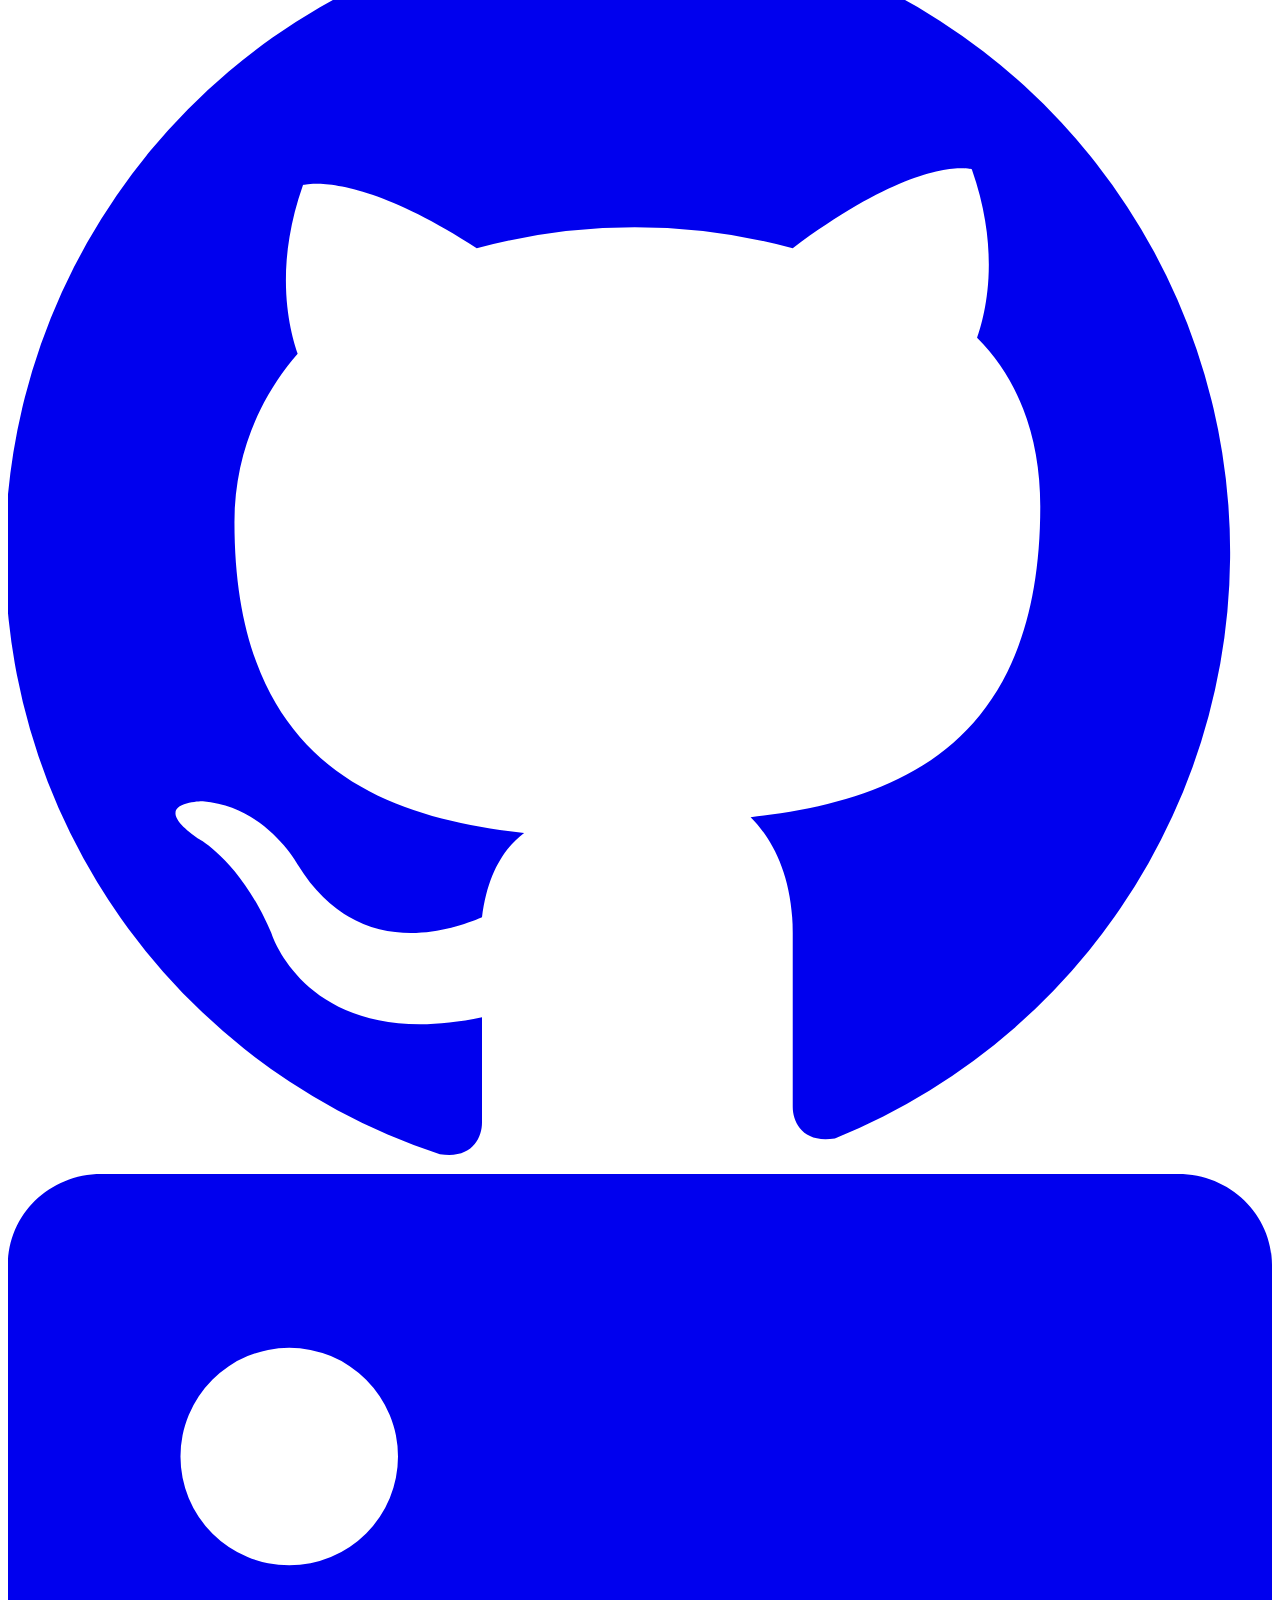
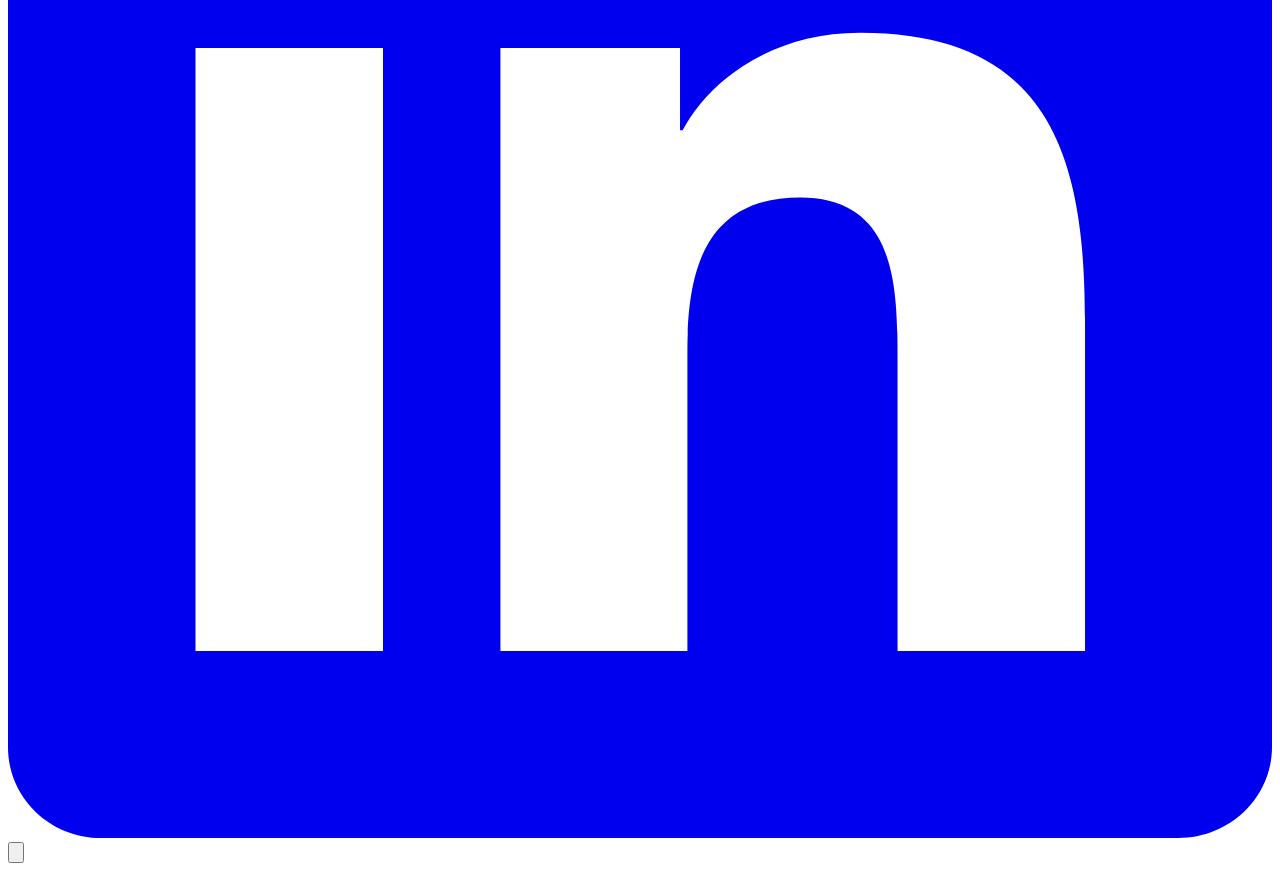
==== commit 0f3ab1af: "The structure link moves to Coming soon, in testing and Pro, while FoundaTrix Studio and PileTrix St" ====
--- a/src/features/index.html
+++ b/src/features/index.html
@@ -77,7 +77,6 @@
         <li><a href="#lines">Line loading</a></li>
         <li><a href="#data">Reports and data</a></li>
         <li><a href="#cloud">Cloud</a></li>
-        <li><a href="#link">Structure link</a></li>
         <li><a href="#connect">Your AI</a></li>
         <li><a href="#limits">Limits</a></li>
         <li><a href="#validation">Validation</a></li>
@@ -447,29 +446,6 @@
     </div>
   </section>
 
-  <!-- ===================== The structure link ===================== -->
-  <section id="link" aria-labelledby="link-title">
-    <div class="container">
-      <div class="assistant reveal">
-        <div class="assistant__text">
-          <p class="eyebrow">Pro &middot; The structure link</p>
-          <h2 id="link-title">Reactions handed to your foundations, live.</h2>
-          <p>A save after a run carries each support's reactions under each basic case and each combination solved. FoundaTrix Studio and PileTrix Studio, in the same job, read them as their loads, always from the latest saved version, and keep no copy.</p>
-          <ul class="check-list">
-            <li>FoundaTrix Studio: each support's reactions by basic case, grouped by category and combined by its own foundation combinations, or your combinations as they are; and a footing placed at each support</li>
-            <li>PileTrix Studio: one support's reactions, under a combination or a basic case, as the loads at a pile's head</li>
-            <li>Each analysis there records the version it read, and says so when the structure has changed since</li>
-            <li>A structure changed since its run is saved without reactions, so nothing ever reads reactions of another model</li>
-          </ul>
-          <p class="assistant__note">Reading a structure is a Pro feature of FoundaTrix Studio and PileTrix Studio and needs a StruTrix Studio subscription or trial as well.</p>
-        </div>
-        <figure class="assistant__art">
-          <img src="/images/screens/structure-link.svg" width="1200" height="760" loading="lazy" alt="Illustration: a steel frame analysed in StruTrix Studio and saved with its support reactions to the cloud; FoundaTrix Studio reads them as the loads on a footing at each support, and PileTrix Studio reads one support's reactions as the loads at a pile's head, always from the latest saved version." />
-        </figure>
-      </div>
-    </div>
-  </section>
-
   <!-- ===================== Your own AI assistant ===================== -->
   <section id="connect" class="assistant-band on-dark" aria-labelledby="connect-title">
     <div class="container">
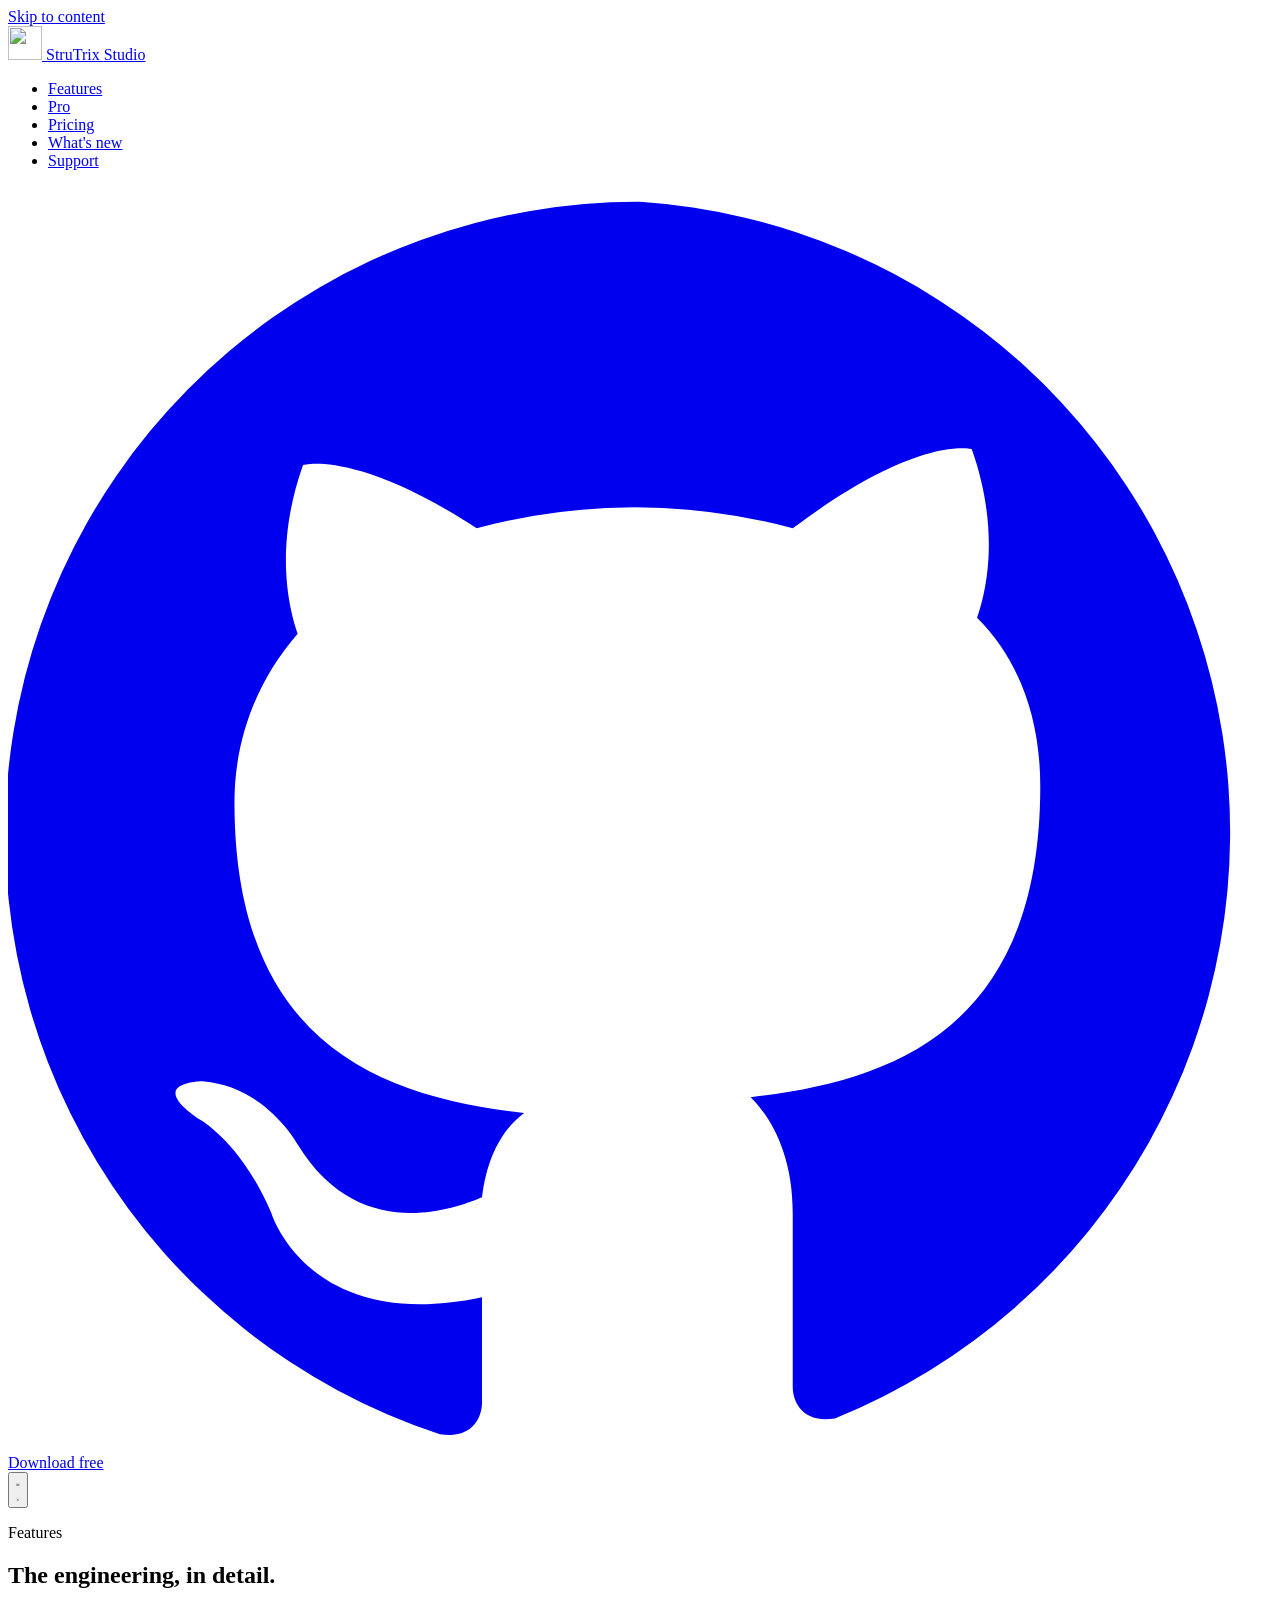
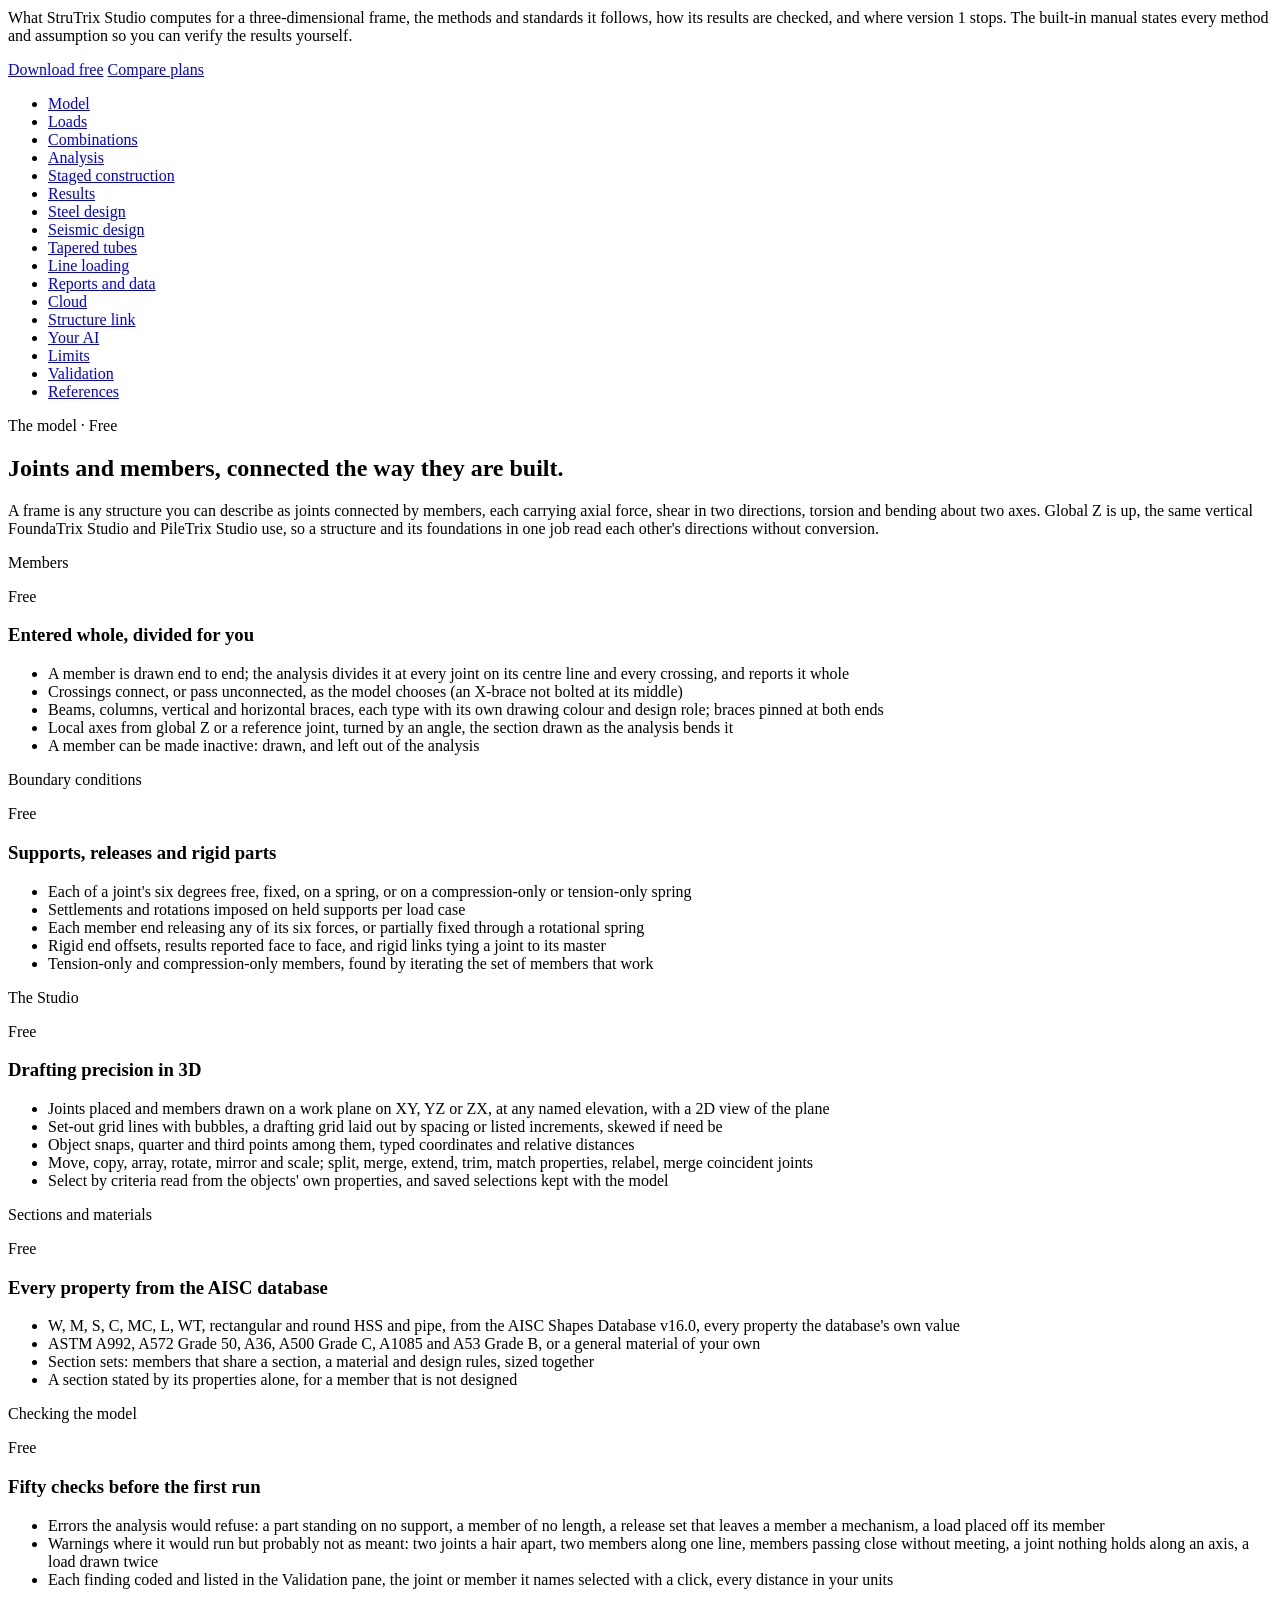
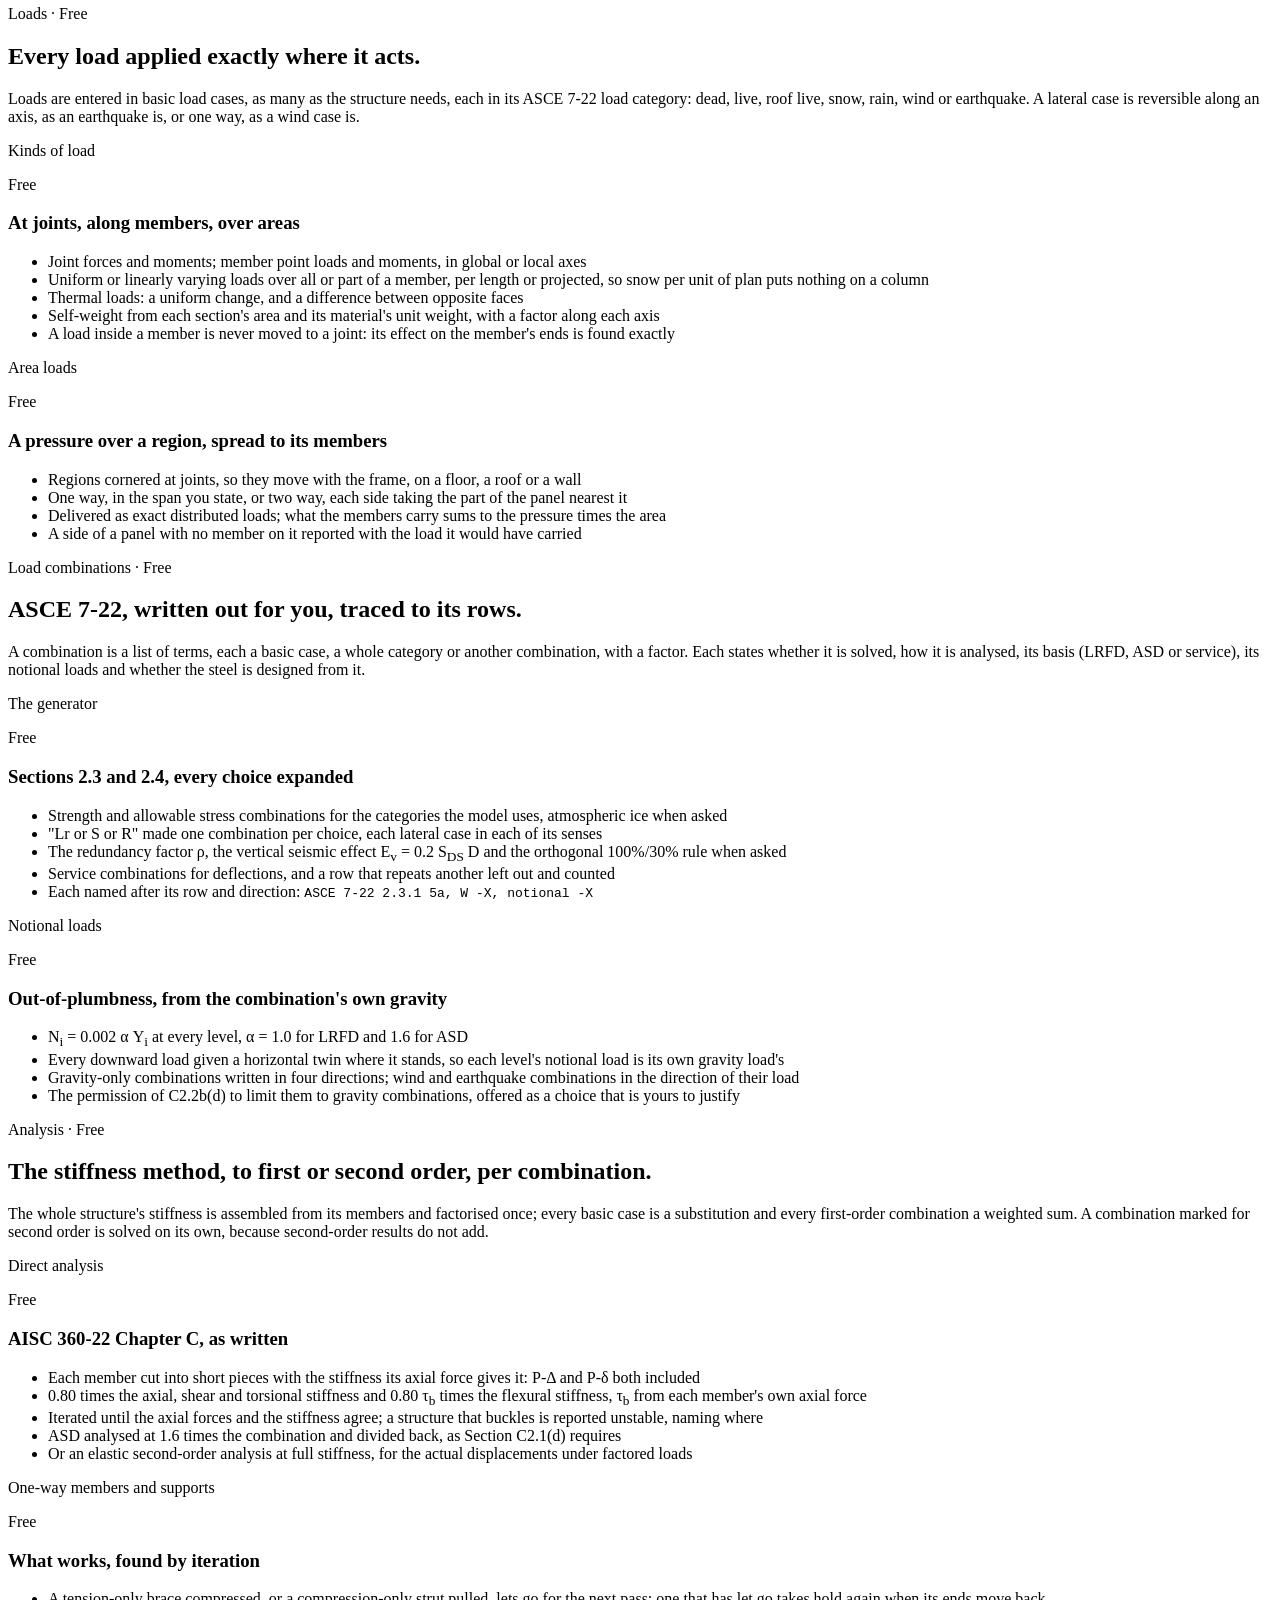
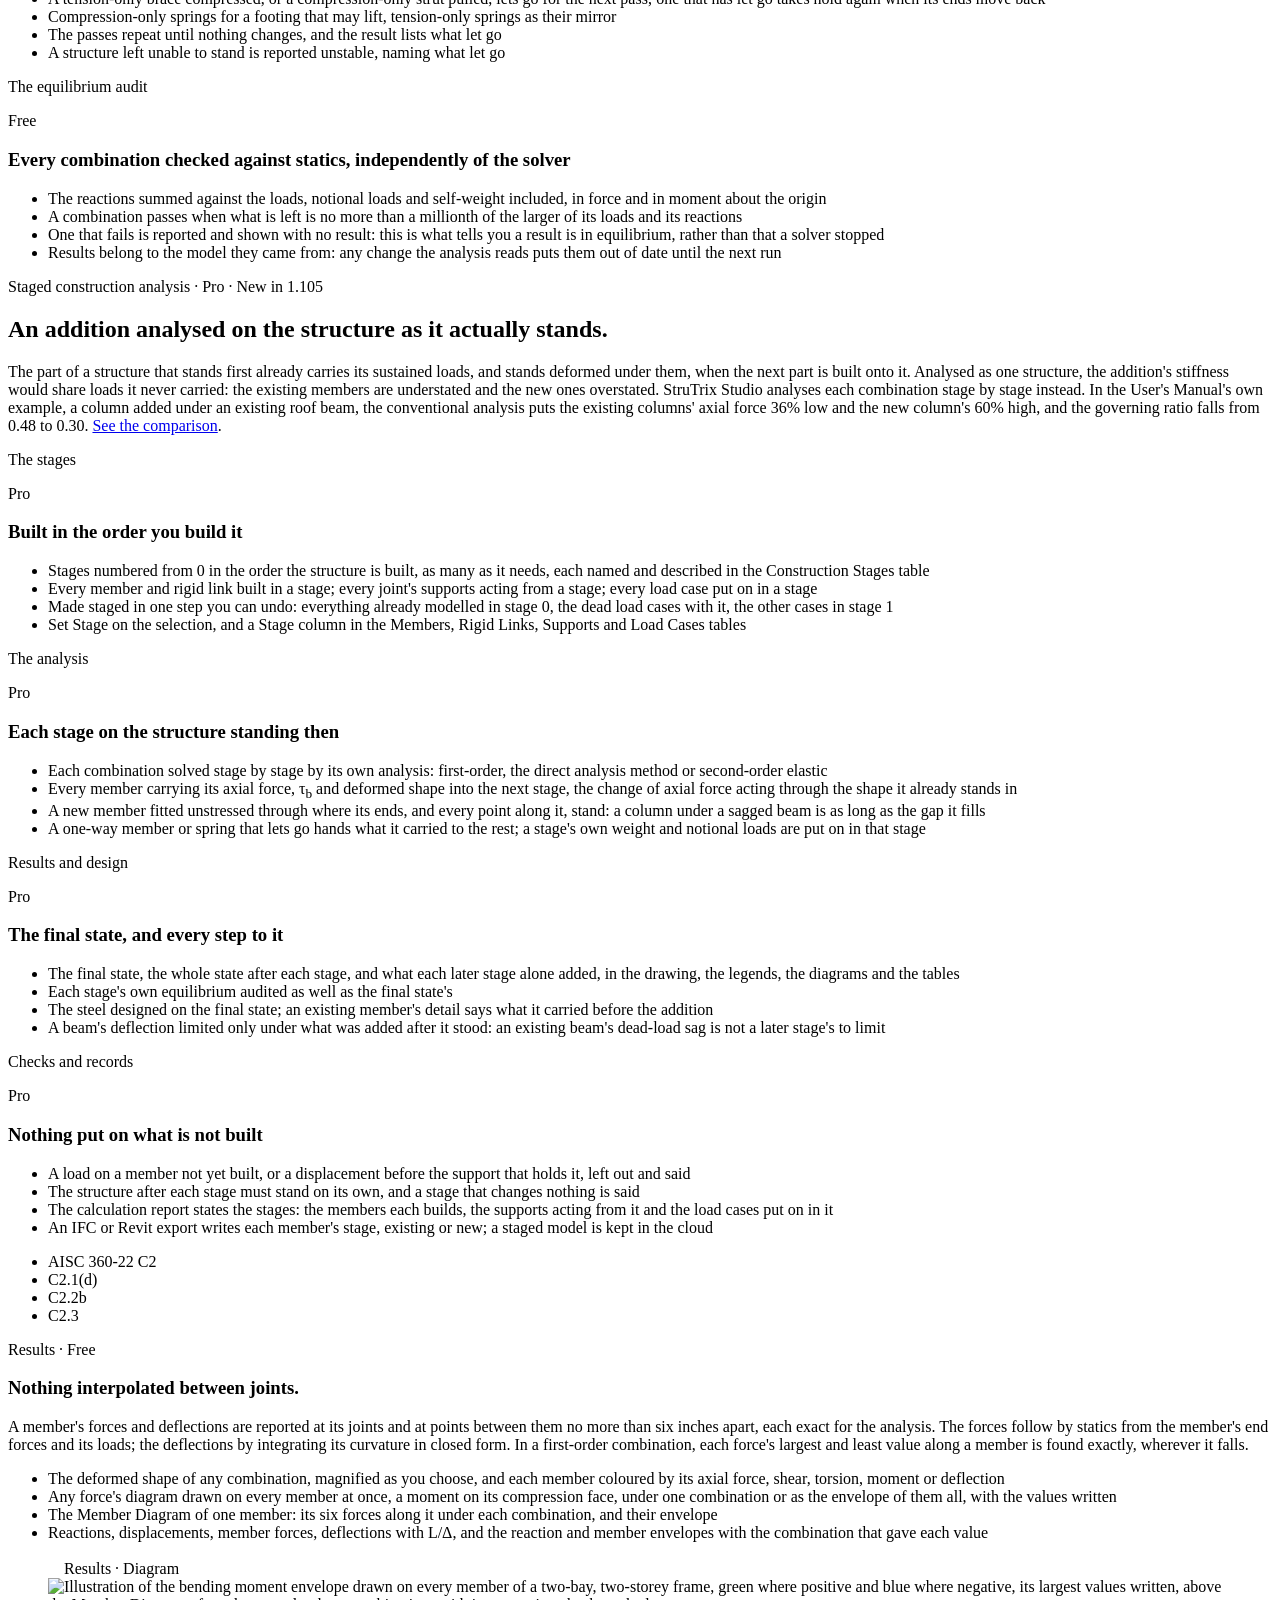
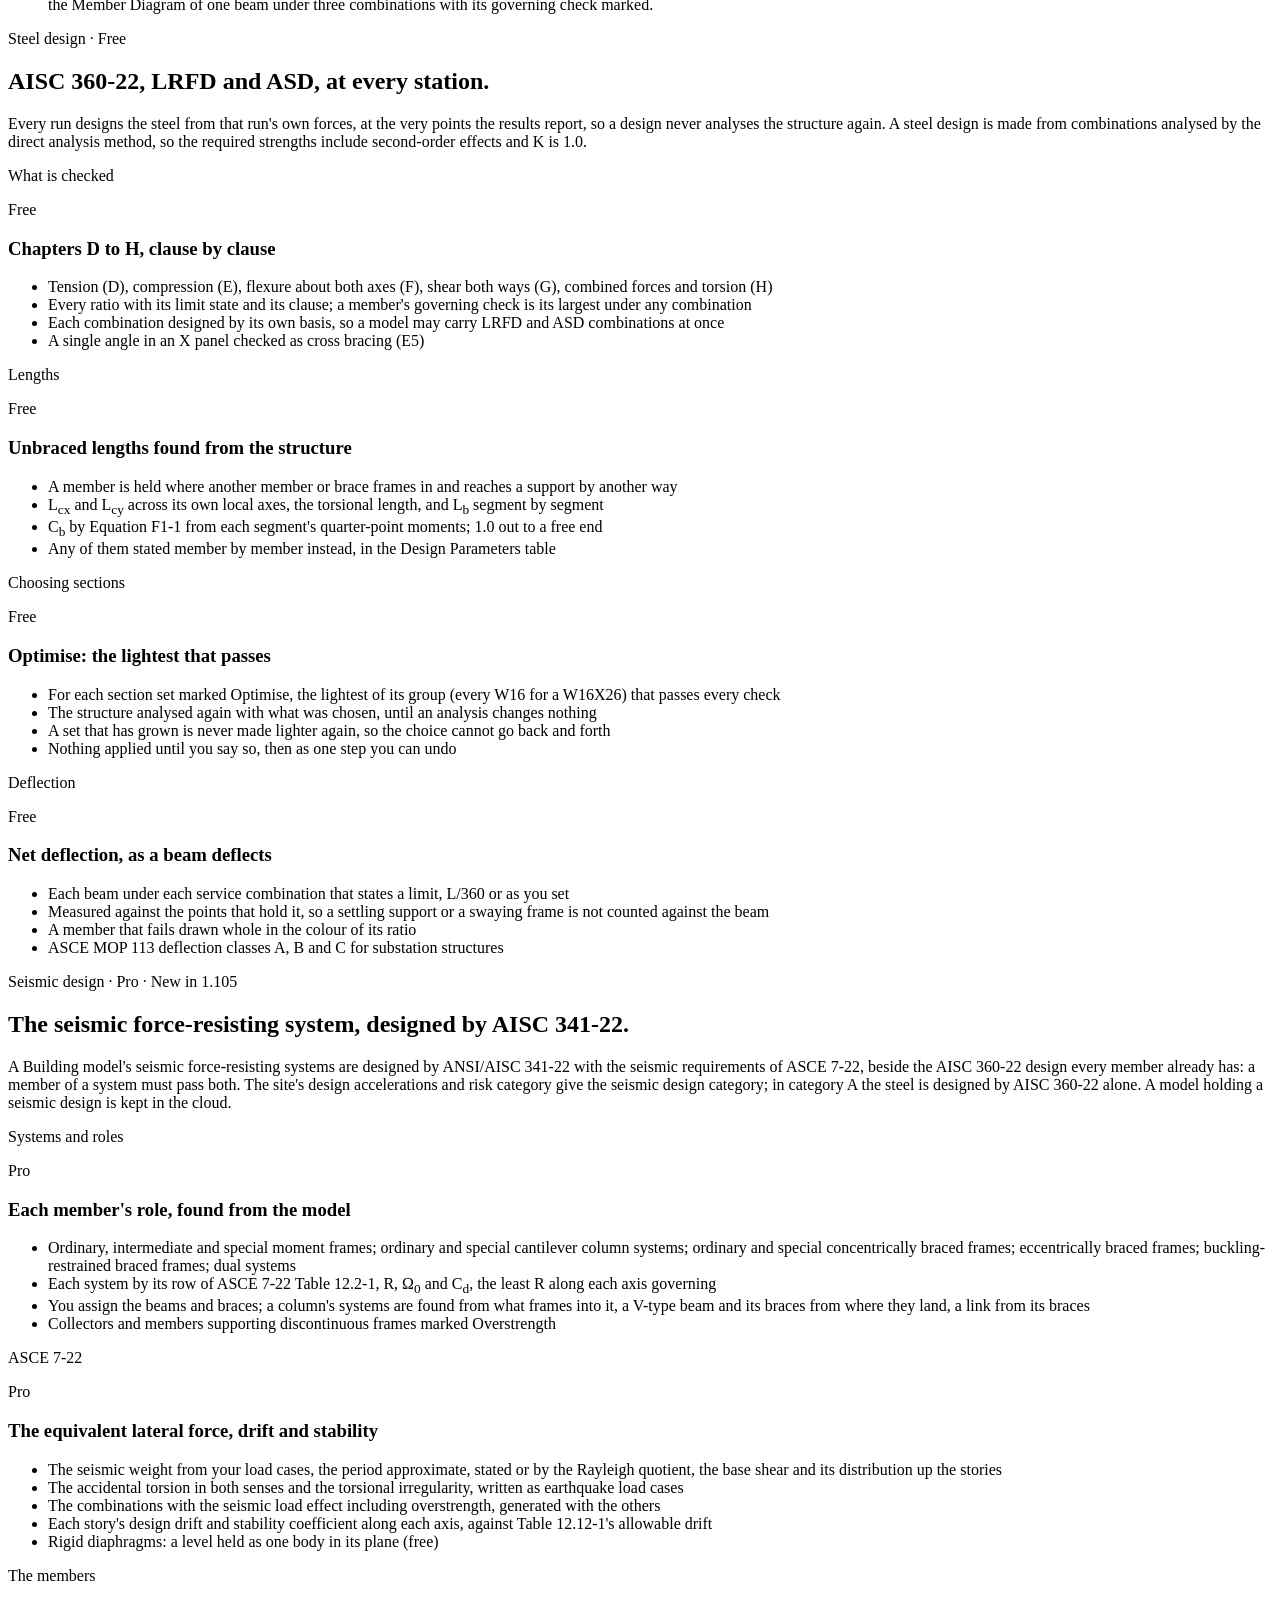
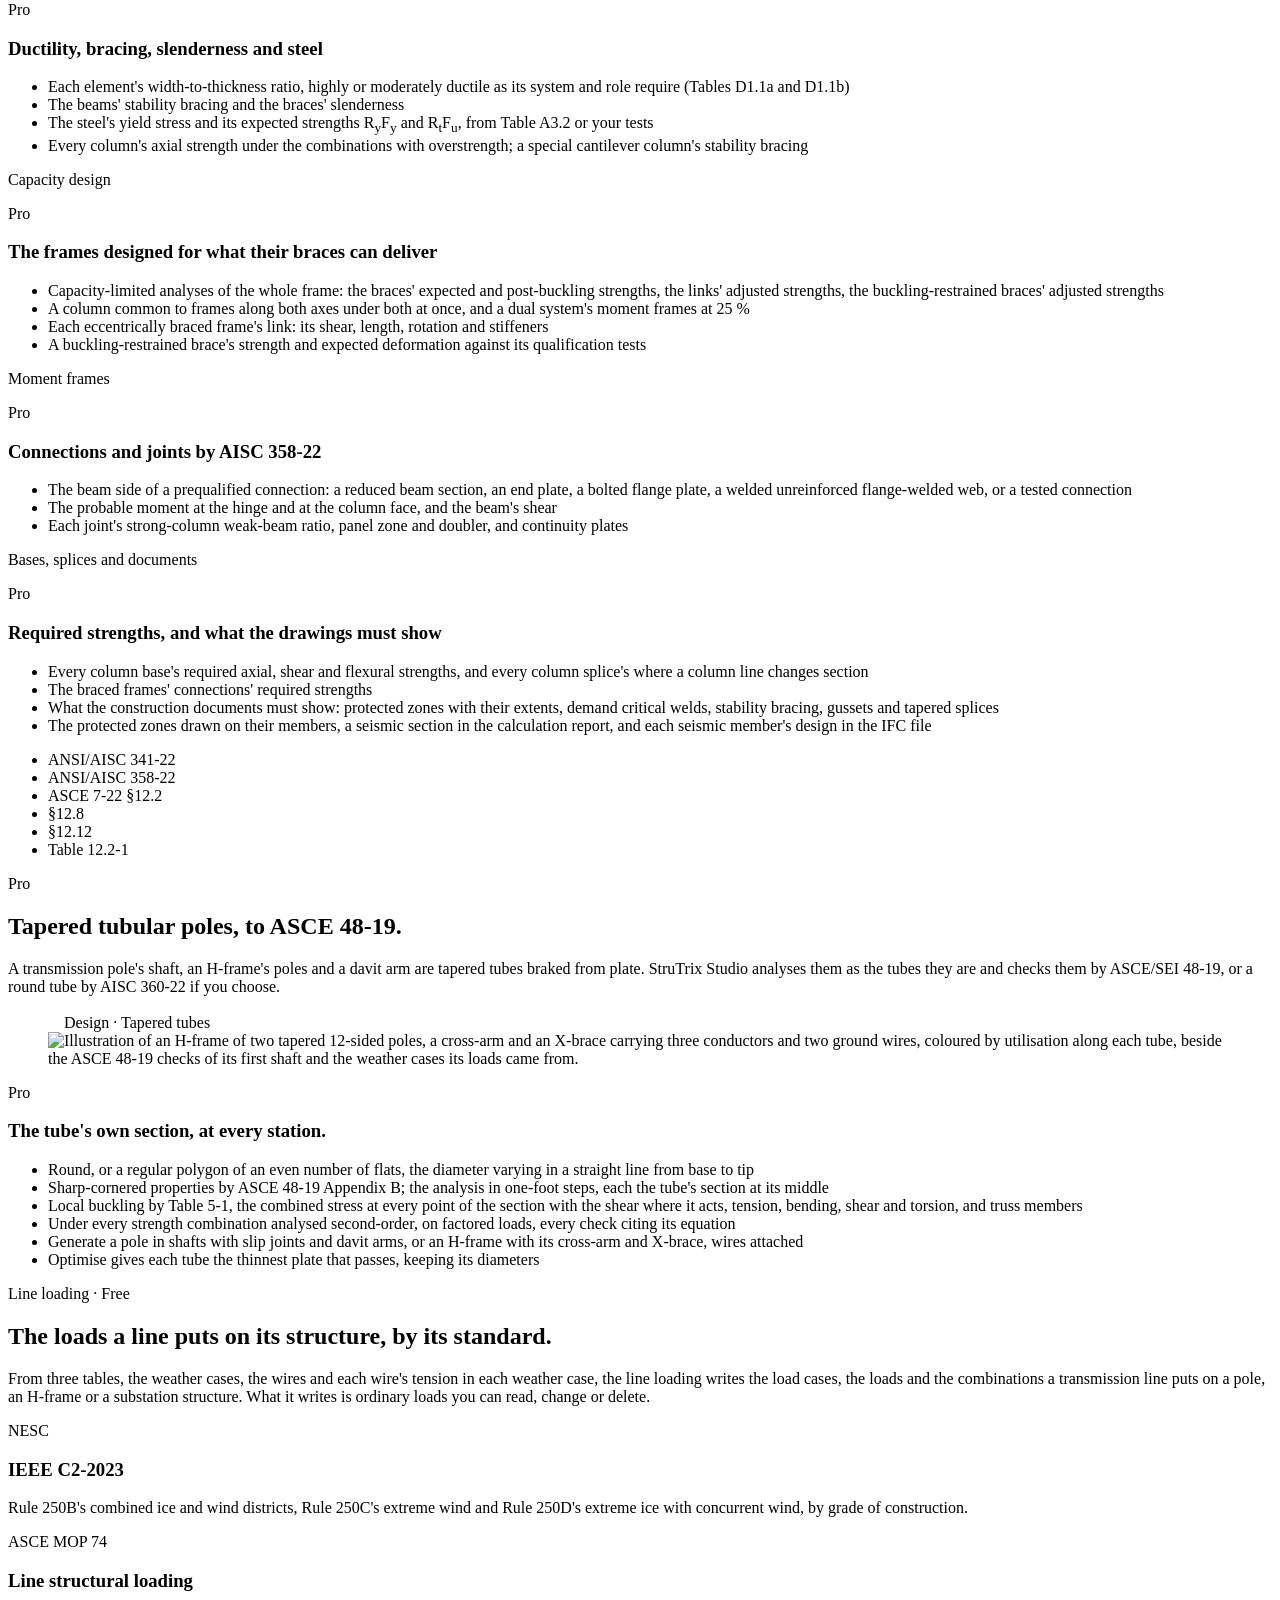
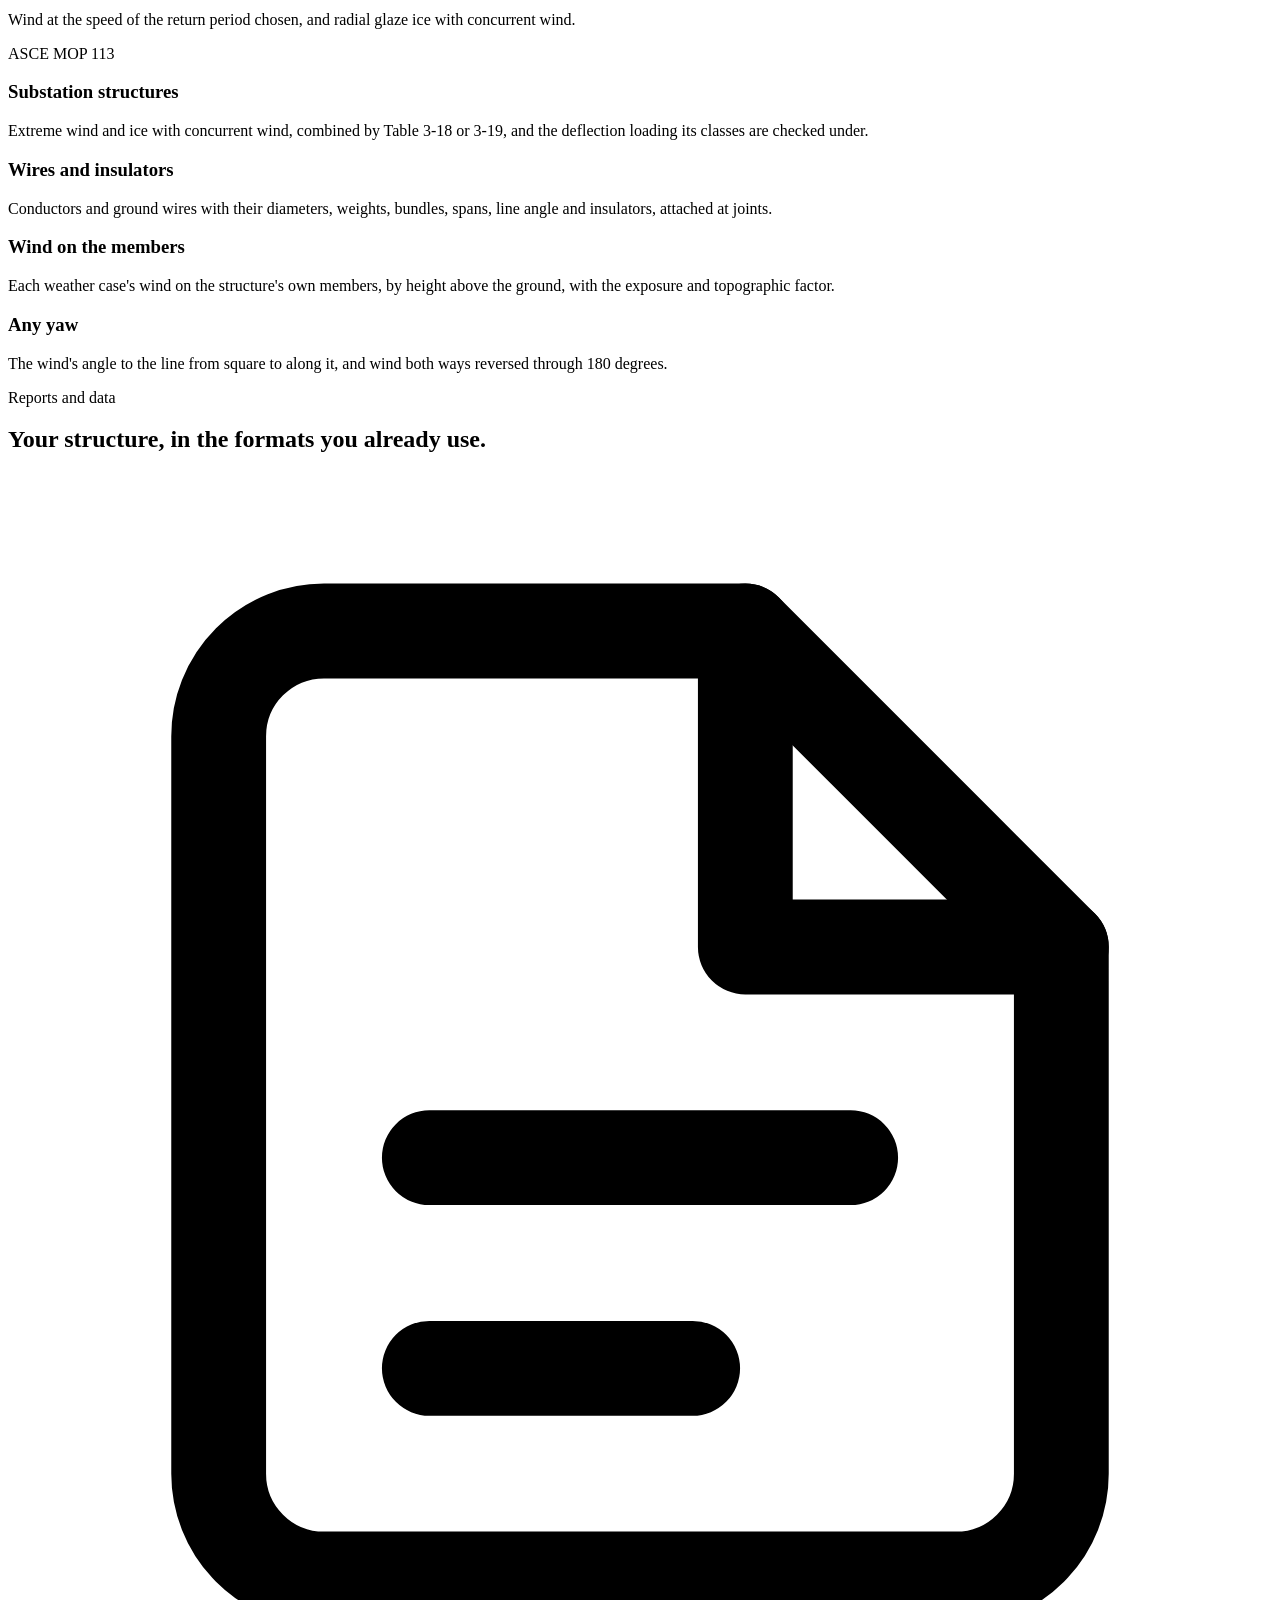
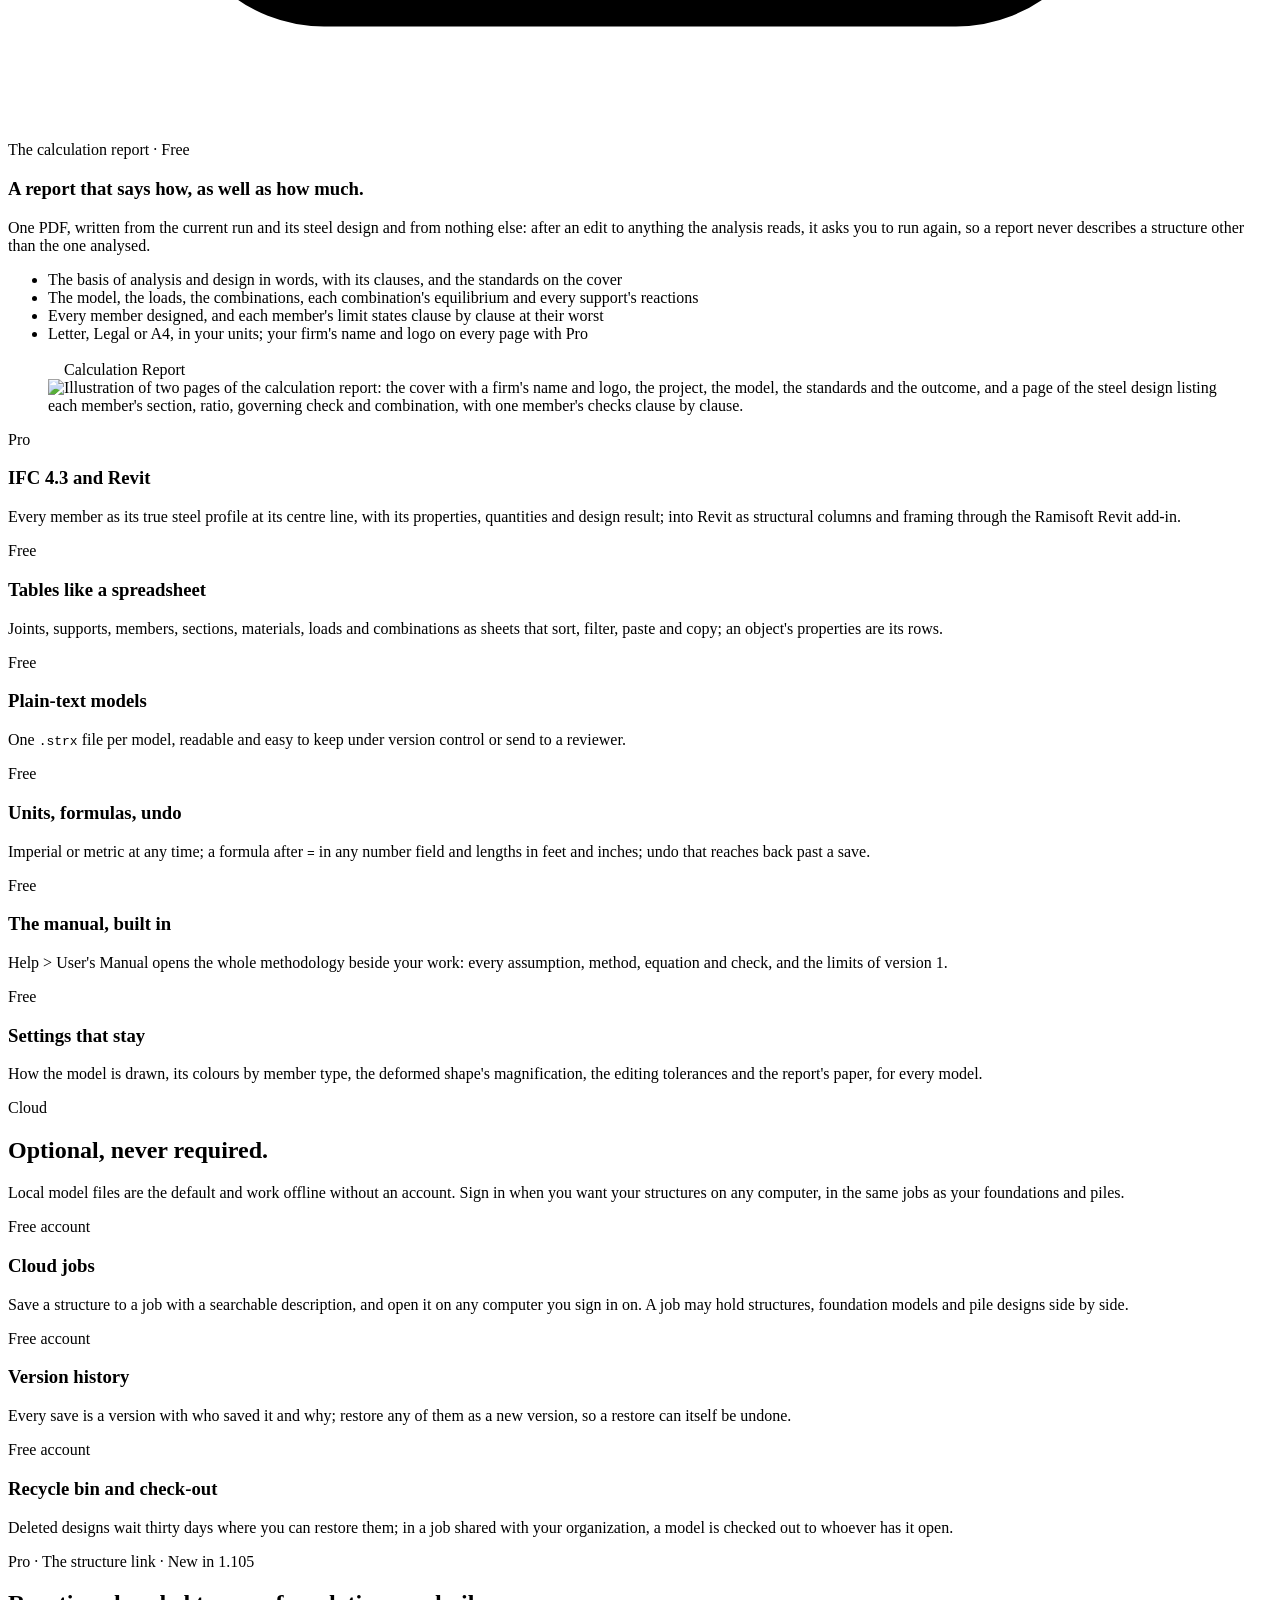
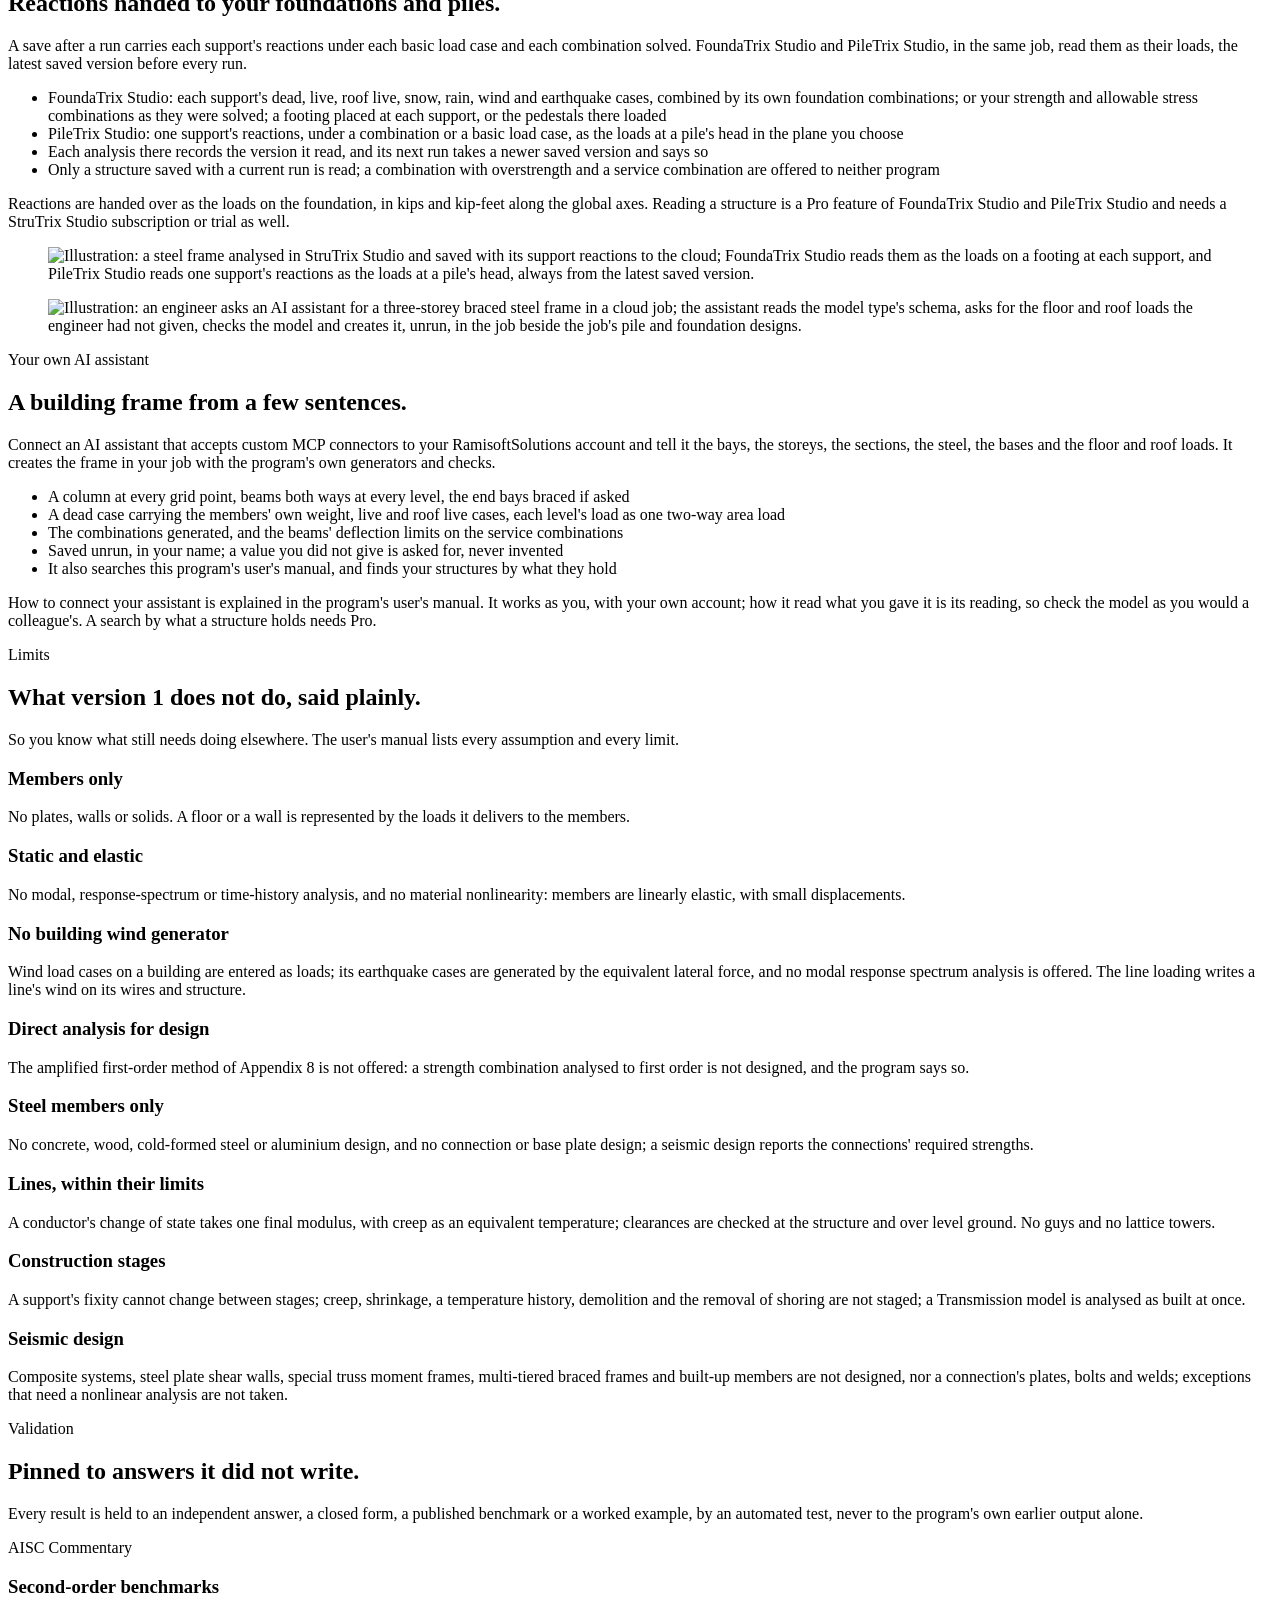
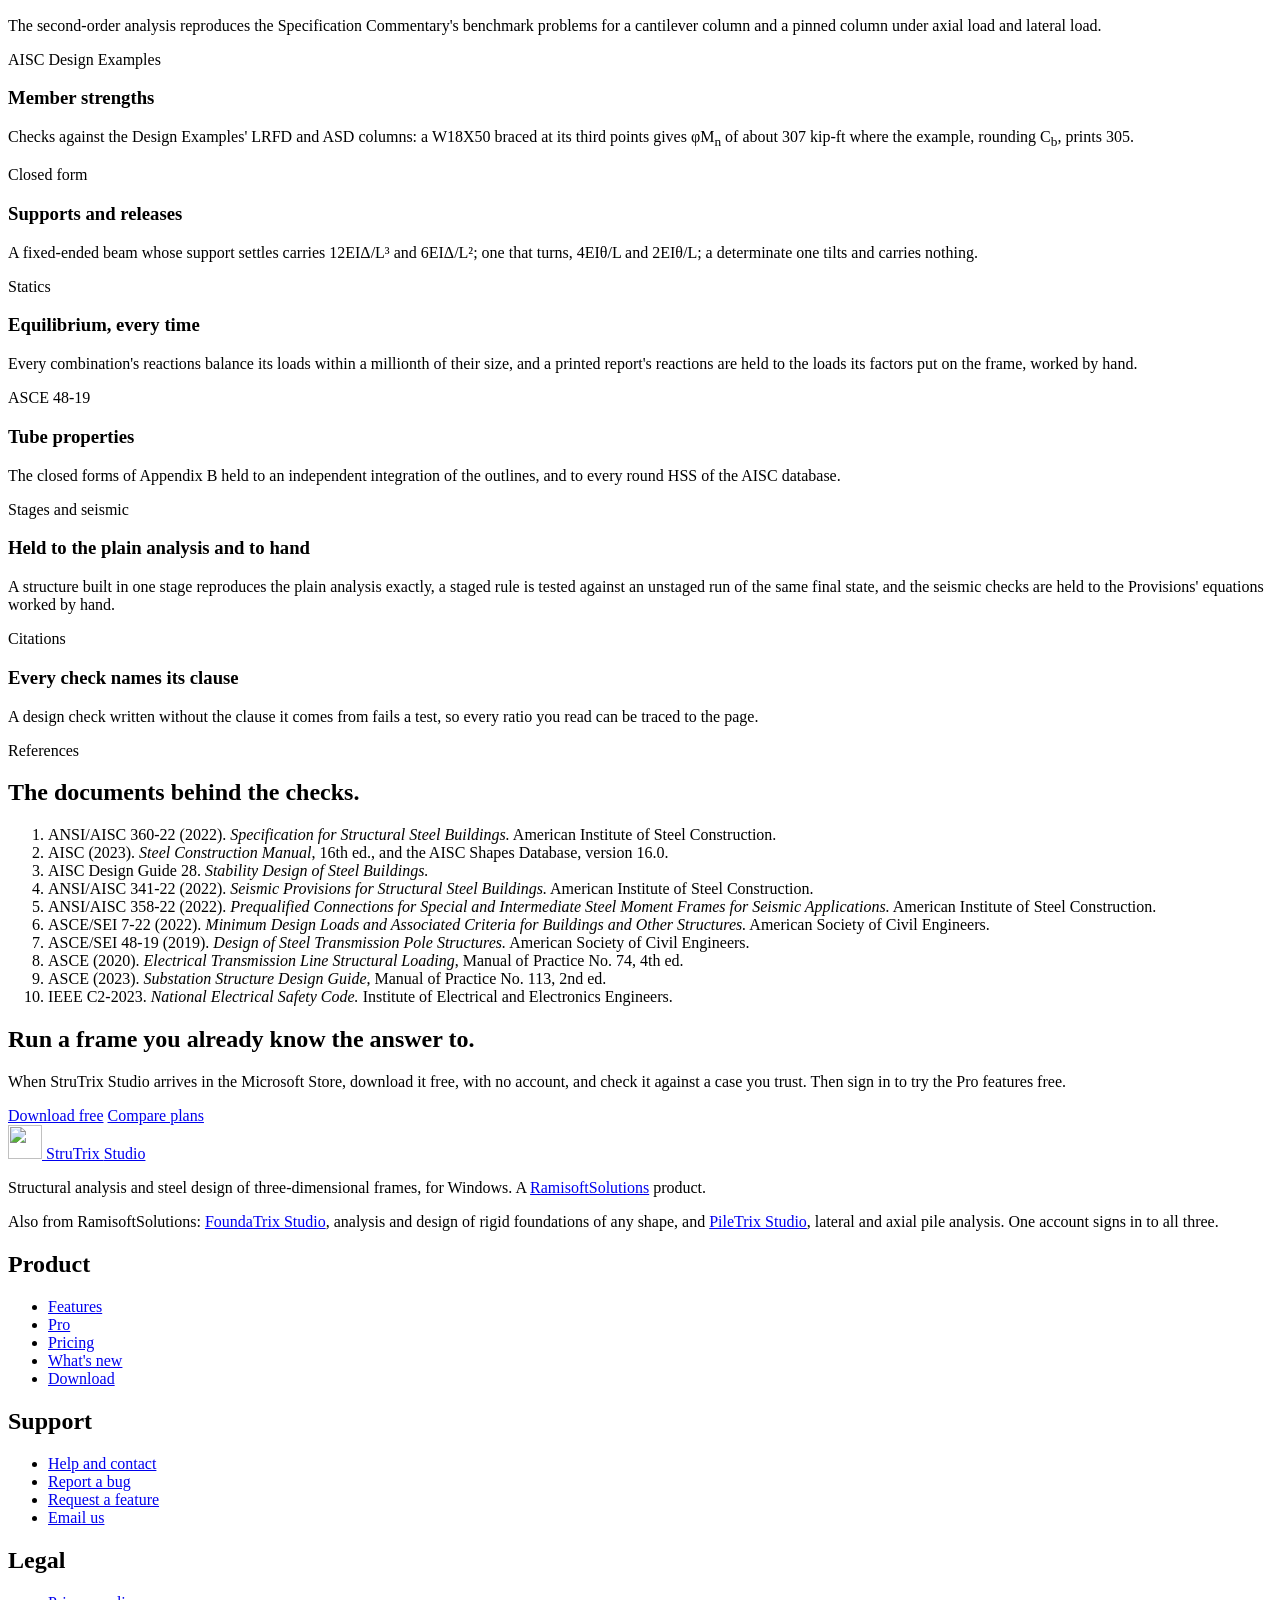
==== commit 3ac50ed6: "StruTrix Studio 1.105 on the site: staged construction analysis and seismic design featured, the str" ====
--- a/src/features/index.html
+++ b/src/features/index.html
@@ -4,7 +4,7 @@
 <meta charset="utf-8" />
 <meta name="viewport" content="width=device-width, initial-scale=1" />
 <title>Features — StruTrix Studio</title>
-<meta name="description" content="What StruTrix Studio computes: the 3D frame model, loads and ASCE 7-22 combinations, first-order and direct analysis, the equilibrium audit, AISC 360-22 steel design by LRFD and ASD, tapered tubes to ASCE 48-19, results, reports and exports, and the limits of version 1." />
+<meta name="description" content="What StruTrix Studio computes: the 3D frame model, loads and ASCE 7-22 combinations, first-order and direct analysis, the equilibrium audit, staged construction analysis, AISC 360-22 steel design by LRFD and ASD, seismic design by AISC 341-22, tapered tubes to ASCE 48-19, results, reports and exports, and what version 1 leaves out. Free, with no limit on model size." />
 <meta name="color-scheme" content="light dark" />
 <meta name="theme-color" content="#0a0f1c" />
 <meta property="og:type" content="website" />
@@ -33,6 +33,7 @@
           <li><a href="/features/">Features</a></li>
           <li><a href="/#pro">Pro</a></li>
           <li><a href="/pricing/">Pricing</a></li>
+          <li><a href="/whats-new/">What's new</a></li>
           <li><a href="/support/">Support</a></li>
         </ul>
       </nav>
@@ -71,12 +72,15 @@
         <li><a href="#loads">Loads</a></li>
         <li><a href="#combinations">Combinations</a></li>
         <li><a href="#analysis">Analysis</a></li>
+        <li><a href="#staged">Staged construction</a></li>
         <li><a href="#results">Results</a></li>
         <li><a href="#design">Steel design</a></li>
+        <li><a href="#seismic">Seismic design</a></li>
         <li><a href="#tubes">Tapered tubes</a></li>
         <li><a href="#lines">Line loading</a></li>
         <li><a href="#data">Reports and data</a></li>
         <li><a href="#cloud">Cloud</a></li>
+        <li><a href="#link">Structure link</a></li>
         <li><a href="#connect">Your AI</a></li>
         <li><a href="#limits">Limits</a></li>
         <li><a href="#validation">Validation</a></li>
@@ -259,6 +263,62 @@
           </ul>
         </div>
       </div>
+    </div>
+  </section>
+
+  <!-- ===================== Staged construction (Pro) ===================== -->
+  <section id="staged" class="spotlight on-dark" aria-labelledby="staged-title">
+    <div class="container">
+      <div class="section-head reveal">
+        <p class="eyebrow">Staged construction analysis &middot; Pro &middot; New in 1.105</p>
+        <h2 id="staged-title">An addition analysed on the structure <span class="grad">as it actually stands.</span></h2>
+        <p>The part of a structure that stands first already carries its sustained loads, and stands deformed under them, when the next part is built onto it. Analysed as one structure, the addition's stiffness would share loads it never carried: the existing members are understated and the new ones overstated. StruTrix Studio analyses each combination stage by stage instead. In the User's Manual's own example, a column added under an existing roof beam, the conventional analysis puts the existing columns' axial force 36% low and the new column's 60% high, and the governing ratio falls from 0.48 to 0.30. <a href="/#staged">See the comparison</a>.</p>
+      </div>
+      <div class="spec-grid">
+        <div class="spec-card reveal">
+          <div class="spec-card__head"><p class="card__kicker">The stages</p><span class="badge badge--premium">Pro</span></div>
+          <h3>Built in the order you build it</h3>
+          <ul class="check-list">
+            <li>Stages numbered from 0 in the order the structure is built, as many as it needs, each named and described in the Construction Stages table</li>
+            <li>Every member and rigid link built in a stage; every joint's supports acting from a stage; every load case put on in a stage</li>
+            <li>Made staged in one step you can undo: everything already modelled in stage 0, the dead load cases with it, the other cases in stage 1</li>
+            <li>Set Stage on the selection, and a Stage column in the Members, Rigid Links, Supports and Load Cases tables</li>
+          </ul>
+        </div>
+        <div class="spec-card reveal">
+          <div class="spec-card__head"><p class="card__kicker">The analysis</p><span class="badge badge--premium">Pro</span></div>
+          <h3>Each stage on the structure standing then</h3>
+          <ul class="check-list">
+            <li>Each combination solved stage by stage by its own analysis: first-order, the direct analysis method or second-order elastic</li>
+            <li>Every member carrying its axial force, &tau;<sub>b</sub> and deformed shape into the next stage, the change of axial force acting through the shape it already stands in</li>
+            <li>A new member fitted unstressed through where its ends, and every point along it, stand: a column under a sagged beam is as long as the gap it fills</li>
+            <li>A one-way member or spring that lets go hands what it carried to the rest; a stage's own weight and notional loads are put on in that stage</li>
+          </ul>
+        </div>
+        <div class="spec-card reveal">
+          <div class="spec-card__head"><p class="card__kicker">Results and design</p><span class="badge badge--premium">Pro</span></div>
+          <h3>The final state, and every step to it</h3>
+          <ul class="check-list">
+            <li>The final state, the whole state after each stage, and what each later stage alone added, in the drawing, the legends, the diagrams and the tables</li>
+            <li>Each stage's own equilibrium audited as well as the final state's</li>
+            <li>The steel designed on the final state; an existing member's detail says what it carried before the addition</li>
+            <li>A beam's deflection limited only under what was added after it stood: an existing beam's dead-load sag is not a later stage's to limit</li>
+          </ul>
+        </div>
+        <div class="spec-card reveal">
+          <div class="spec-card__head"><p class="card__kicker">Checks and records</p><span class="badge badge--premium">Pro</span></div>
+          <h3>Nothing put on what is not built</h3>
+          <ul class="check-list">
+            <li>A load on a member not yet built, or a displacement before the support that holds it, left out and said</li>
+            <li>The structure after each stage must stand on its own, and a stage that changes nothing is said</li>
+            <li>The calculation report states the stages: the members each builds, the supports acting from it and the load cases put on in it</li>
+            <li>An IFC or Revit export writes each member's stage, existing or new; a staged model is kept in the cloud</li>
+          </ul>
+        </div>
+      </div>
+      <ul class="clauses reveal" aria-label="Provisions">
+        <li>AISC 360-22 C2</li><li>C2.1(d)</li><li>C2.2b</li><li>C2.3</li>
+      </ul>
     </div>
   </section>
 
@@ -337,6 +397,82 @@
           </ul>
         </div>
       </div>
+    </div>
+  </section>
+
+  <!-- ===================== Seismic design (Pro) ===================== -->
+  <section id="seismic" class="alt-band" aria-labelledby="seismic-title">
+    <div class="container">
+      <div class="section-head reveal">
+        <p class="eyebrow eyebrow--premium">Seismic design &middot; Pro &middot; New in 1.105</p>
+        <h2 id="seismic-title">The seismic force-resisting system, designed by AISC&nbsp;341&#8209;22.</h2>
+        <p>A Building model's seismic force-resisting systems are designed by ANSI/AISC 341-22 with the seismic requirements of ASCE 7-22, beside the AISC 360-22 design every member already has: a member of a system must pass both. The site's design accelerations and risk category give the seismic design category; in category A the steel is designed by AISC 360-22 alone. A model holding a seismic design is kept in the cloud.</p>
+      </div>
+      <div class="spec-grid">
+        <div class="spec-card reveal">
+          <div class="spec-card__head"><p class="card__kicker">Systems and roles</p><span class="badge badge--premium">Pro</span></div>
+          <h3>Each member's role, found from the model</h3>
+          <ul class="check-list">
+            <li>Ordinary, intermediate and special moment frames; ordinary and special cantilever column systems; ordinary and special concentrically braced frames; eccentrically braced frames; buckling-restrained braced frames; dual systems</li>
+            <li>Each system by its row of ASCE 7-22 Table 12.2-1, R, &Omega;<sub>0</sub> and C<sub>d</sub>, the least R along each axis governing</li>
+            <li>You assign the beams and braces; a column's systems are found from what frames into it, a V-type beam and its braces from where they land, a link from its braces</li>
+            <li>Collectors and members supporting discontinuous frames marked Overstrength</li>
+          </ul>
+        </div>
+        <div class="spec-card reveal">
+          <div class="spec-card__head"><p class="card__kicker">ASCE 7-22</p><span class="badge badge--premium">Pro</span></div>
+          <h3>The equivalent lateral force, drift and stability</h3>
+          <ul class="check-list">
+            <li>The seismic weight from your load cases, the period approximate, stated or by the Rayleigh quotient, the base shear and its distribution up the stories</li>
+            <li>The accidental torsion in both senses and the torsional irregularity, written as earthquake load cases</li>
+            <li>The combinations with the seismic load effect including overstrength, generated with the others</li>
+            <li>Each story's design drift and stability coefficient along each axis, against Table 12.12-1's allowable drift</li>
+            <li>Rigid diaphragms: a level held as one body in its plane (free)</li>
+          </ul>
+        </div>
+        <div class="spec-card reveal">
+          <div class="spec-card__head"><p class="card__kicker">The members</p><span class="badge badge--premium">Pro</span></div>
+          <h3>Ductility, bracing, slenderness and steel</h3>
+          <ul class="check-list">
+            <li>Each element's width-to-thickness ratio, highly or moderately ductile as its system and role require (Tables D1.1a and D1.1b)</li>
+            <li>The beams' stability bracing and the braces' slenderness</li>
+            <li>The steel's yield stress and its expected strengths R<sub>y</sub>F<sub>y</sub> and R<sub>t</sub>F<sub>u</sub>, from Table A3.2 or your tests</li>
+            <li>Every column's axial strength under the combinations with overstrength; a special cantilever column's stability bracing</li>
+          </ul>
+        </div>
+        <div class="spec-card reveal">
+          <div class="spec-card__head"><p class="card__kicker">Capacity design</p><span class="badge badge--premium">Pro</span></div>
+          <h3>The frames designed for what their braces can deliver</h3>
+          <ul class="check-list">
+            <li>Capacity-limited analyses of the whole frame: the braces' expected and post-buckling strengths, the links' adjusted strengths, the buckling-restrained braces' adjusted strengths</li>
+            <li>A column common to frames along both axes under both at once, and a dual system's moment frames at 25 %</li>
+            <li>Each eccentrically braced frame's link: its shear, length, rotation and stiffeners</li>
+            <li>A buckling-restrained brace's strength and expected deformation against its qualification tests</li>
+          </ul>
+        </div>
+        <div class="spec-card reveal">
+          <div class="spec-card__head"><p class="card__kicker">Moment frames</p><span class="badge badge--premium">Pro</span></div>
+          <h3>Connections and joints by AISC 358-22</h3>
+          <ul class="check-list">
+            <li>The beam side of a prequalified connection: a reduced beam section, an end plate, a bolted flange plate, a welded unreinforced flange-welded web, or a tested connection</li>
+            <li>The probable moment at the hinge and at the column face, and the beam's shear</li>
+            <li>Each joint's strong-column weak-beam ratio, panel zone and doubler, and continuity plates</li>
+          </ul>
+        </div>
+        <div class="spec-card reveal">
+          <div class="spec-card__head"><p class="card__kicker">Bases, splices and documents</p><span class="badge badge--premium">Pro</span></div>
+          <h3>Required strengths, and what the drawings must show</h3>
+          <ul class="check-list">
+            <li>Every column base's required axial, shear and flexural strengths, and every column splice's where a column line changes section</li>
+            <li>The braced frames' connections' required strengths</li>
+            <li>What the construction documents must show: protected zones with their extents, demand critical welds, stability bracing, gussets and tapered splices</li>
+            <li>The protected zones drawn on their members, a seismic section in the calculation report, and each seismic member's design in the IFC file</li>
+          </ul>
+        </div>
+      </div>
+      <ul class="clauses reveal" aria-label="Provisions">
+        <li>ANSI/AISC 341-22</li><li>ANSI/AISC 358-22</li><li>ASCE 7-22 &sect;12.2</li><li>&sect;12.8</li><li>&sect;12.12</li><li>Table 12.2-1</li>
+      </ul>
     </div>
   </section>
 
@@ -446,6 +582,29 @@
     </div>
   </section>
 
+  <!-- ===================== The structure link (Pro) ===================== -->
+  <section id="link" aria-labelledby="link-title">
+    <div class="container">
+      <div class="assistant reveal">
+        <div class="assistant__text">
+          <p class="eyebrow eyebrow--premium">Pro &middot; The structure link &middot; New in 1.105</p>
+          <h2 id="link-title">Reactions handed to your foundations and piles.</h2>
+          <p>A save after a run carries each support's reactions under each basic load case and each combination solved. FoundaTrix Studio and PileTrix Studio, in the same job, read them as their loads, the latest saved version before every run.</p>
+          <ul class="check-list">
+            <li>FoundaTrix Studio: each support's dead, live, roof live, snow, rain, wind and earthquake cases, combined by its own foundation combinations; or your strength and allowable stress combinations as they were solved; a footing placed at each support, or the pedestals there loaded</li>
+            <li>PileTrix Studio: one support's reactions, under a combination or a basic load case, as the loads at a pile's head in the plane you choose</li>
+            <li>Each analysis there records the version it read, and its next run takes a newer saved version and says so</li>
+            <li>Only a structure saved with a current run is read; a combination with overstrength and a service combination are offered to neither program</li>
+          </ul>
+          <p class="assistant__note">Reactions are handed over as the loads on the foundation, in kips and kip-feet along the global axes. Reading a structure is a Pro feature of FoundaTrix Studio and PileTrix Studio and needs a StruTrix Studio subscription or trial as well.</p>
+        </div>
+        <figure class="assistant__art">
+          <img src="/images/screens/structure-link.svg" width="1200" height="760" loading="lazy" alt="Illustration: a steel frame analysed in StruTrix Studio and saved with its support reactions to the cloud; FoundaTrix Studio reads them as the loads on a footing at each support, and PileTrix Studio reads one support's reactions as the loads at a pile's head, always from the latest saved version." />
+        </figure>
+      </div>
+    </div>
+  </section>
+
   <!-- ===================== Your own AI assistant ===================== -->
   <section id="connect" class="assistant-band on-dark" aria-labelledby="connect-title">
     <div class="container">
@@ -488,8 +647,8 @@
           <p>No modal, response-spectrum or time-history analysis, and no material nonlinearity: members are linearly elastic, with small displacements.</p>
         </div>
         <div class="card reveal">
-          <h3>No building wind or seismic generators</h3>
-          <p>Wind and earthquake load cases on a building are entered as loads; the line loading writes a line's wind on its wires and structure.</p>
+          <h3>No building wind generator</h3>
+          <p>Wind load cases on a building are entered as loads; its earthquake cases are generated by the equivalent lateral force, and no modal response spectrum analysis is offered. The line loading writes a line's wind on its wires and structure.</p>
         </div>
         <div class="card reveal">
           <h3>Direct analysis for design</h3>
@@ -497,11 +656,19 @@
         </div>
         <div class="card reveal">
           <h3>Steel members only</h3>
-          <p>No concrete, wood, cold-formed steel or aluminium design, and no connection or base plate design.</p>
+          <p>No concrete, wood, cold-formed steel or aluminium design, and no connection or base plate design; a seismic design reports the connections' required strengths.</p>
         </div>
         <div class="card reveal">
-          <h3>No sag-tension</h3>
-          <p>A wire's tensions are the line designer's. No guys, broken-wire or construction cases, and no lattice towers.</p>
+          <h3>Lines, within their limits</h3>
+          <p>A conductor's change of state takes one final modulus, with creep as an equivalent temperature; clearances are checked at the structure and over level ground. No guys and no lattice towers.</p>
+        </div>
+        <div class="card reveal">
+          <h3>Construction stages</h3>
+          <p>A support's fixity cannot change between stages; creep, shrinkage, a temperature history, demolition and the removal of shoring are not staged; a Transmission model is analysed as built at once.</p>
+        </div>
+        <div class="card reveal">
+          <h3>Seismic design</h3>
+          <p>Composite systems, steel plate shear walls, special truss moment frames, multi-tiered braced frames and built-up members are not designed, nor a connection's plates, bolts and welds; exceptions that need a nonlinear analysis are not taken.</p>
         </div>
       </div>
     </div>
@@ -521,6 +688,7 @@
         <div class="card reveal"><p class="card__kicker">Closed form</p><h3>Supports and releases</h3><p>A fixed-ended beam whose support settles carries 12EI&Delta;/L&sup3; and 6EI&Delta;/L&sup2;; one that turns, 4EI&theta;/L and 2EI&theta;/L; a determinate one tilts and carries nothing.</p></div>
         <div class="card reveal"><p class="card__kicker">Statics</p><h3>Equilibrium, every time</h3><p>Every combination's reactions balance its loads within a millionth of their size, and a printed report's reactions are held to the loads its factors put on the frame, worked by hand.</p></div>
         <div class="card reveal"><p class="card__kicker">ASCE 48-19</p><h3>Tube properties</h3><p>The closed forms of Appendix B held to an independent integration of the outlines, and to every round HSS of the AISC database.</p></div>
+        <div class="card reveal"><p class="card__kicker">Stages and seismic</p><h3>Held to the plain analysis and to hand</h3><p>A structure built in one stage reproduces the plain analysis exactly, a staged rule is tested against an unstaged run of the same final state, and the seismic checks are held to the Provisions' equations worked by hand.</p></div>
         <div class="card reveal"><p class="card__kicker">Citations</p><h3>Every check names its clause</h3><p>A design check written without the clause it comes from fails a test, so every ratio you read can be traced to the page.</p></div>
       </div>
     </div>
@@ -537,6 +705,8 @@
         <li>ANSI/AISC 360-22 (2022). <em>Specification for Structural Steel Buildings.</em> American Institute of Steel Construction.</li>
         <li>AISC (2023). <em>Steel Construction Manual</em>, 16th ed., and the AISC Shapes Database, version 16.0.</li>
         <li>AISC Design Guide 28. <em>Stability Design of Steel Buildings.</em></li>
+        <li>ANSI/AISC 341-22 (2022). <em>Seismic Provisions for Structural Steel Buildings.</em> American Institute of Steel Construction.</li>
+        <li>ANSI/AISC 358-22 (2022). <em>Prequalified Connections for Special and Intermediate Steel Moment Frames for Seismic Applications.</em> American Institute of Steel Construction.</li>
         <li>ASCE/SEI 7-22 (2022). <em>Minimum Design Loads and Associated Criteria for Buildings and Other Structures.</em> American Society of Civil Engineers.</li>
         <li>ASCE/SEI 48-19 (2019). <em>Design of Steel Transmission Pole Structures.</em> American Society of Civil Engineers.</li>
         <li>ASCE (2020). <em>Electrical Transmission Line Structural Loading</em>, Manual of Practice No. 74, 4th ed.</li>
@@ -576,6 +746,7 @@
           <li><a href="/features/">Features</a></li>
           <li><a href="/#pro">Pro</a></li>
           <li><a href="/pricing/">Pricing</a></li>
+          <li><a href="/whats-new/">What's new</a></li>
           <li><a href="/#download">Download</a></li>
         </ul>
       </div>
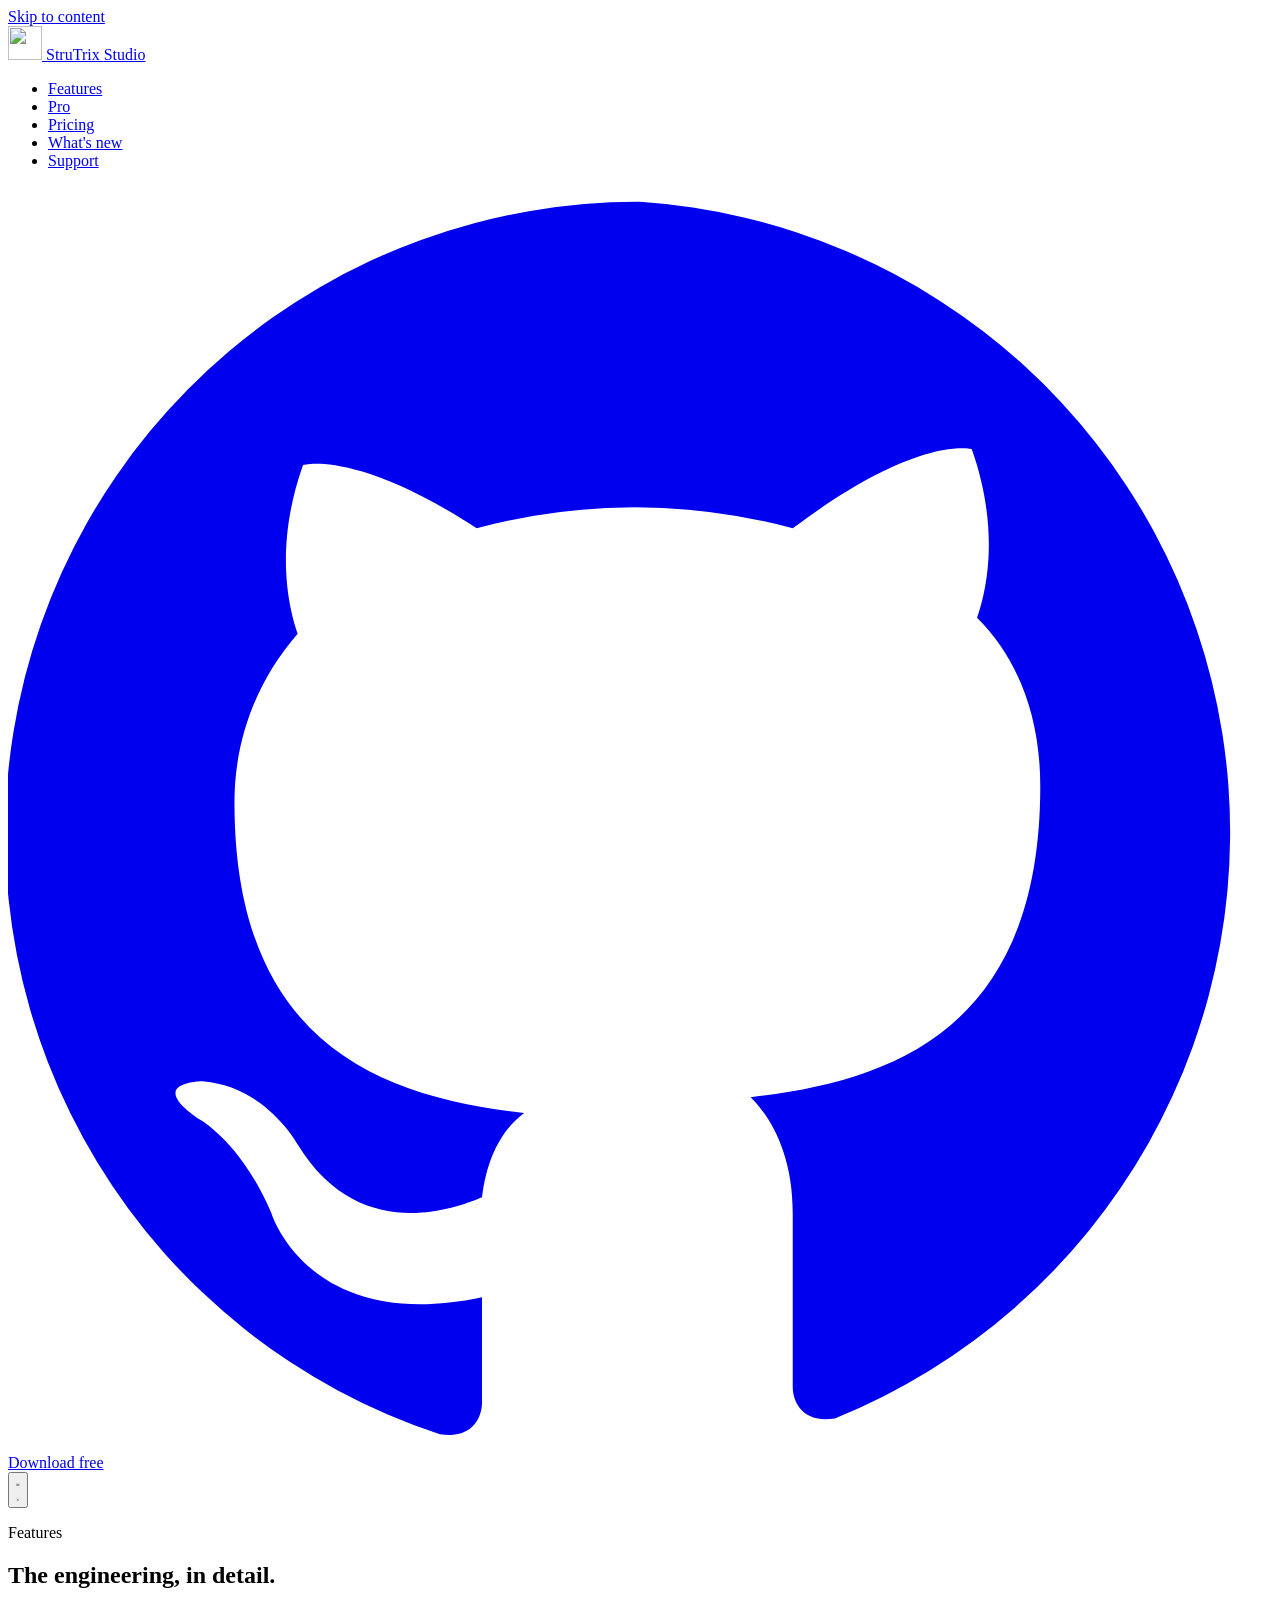
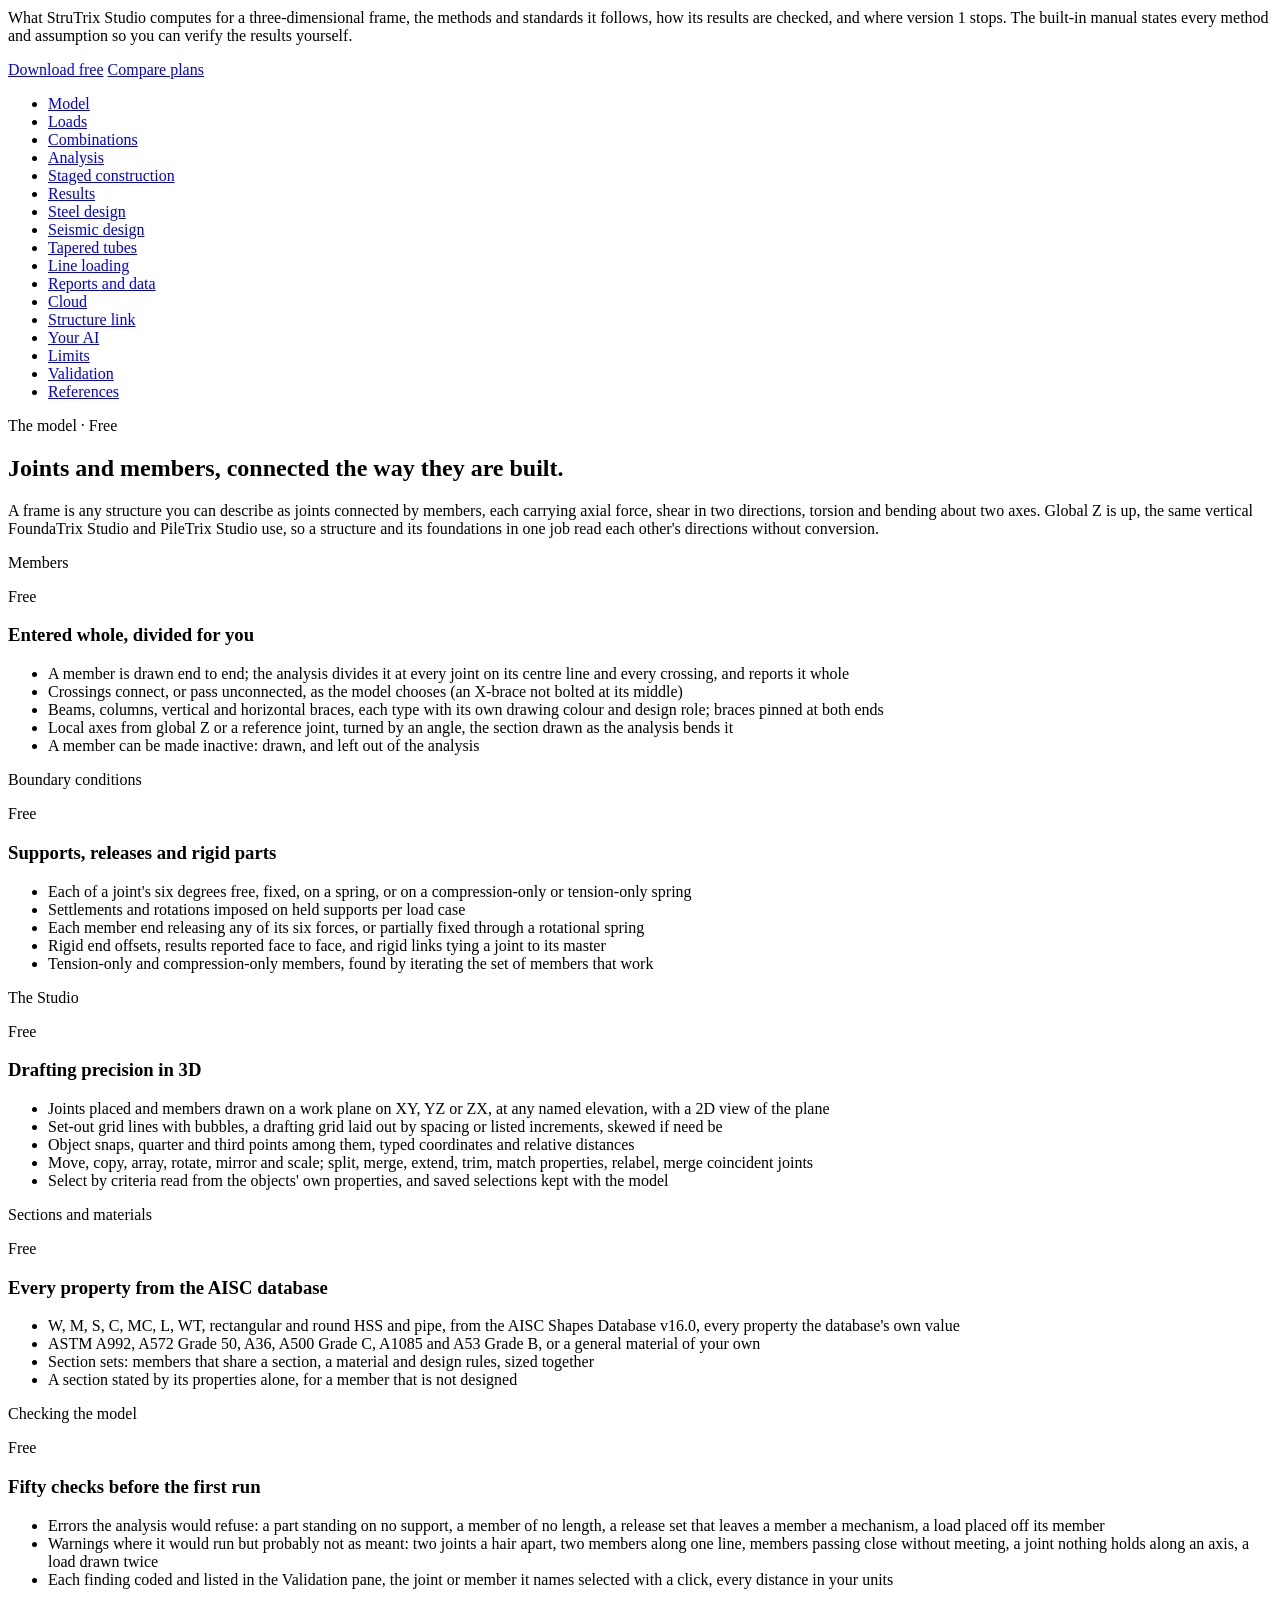
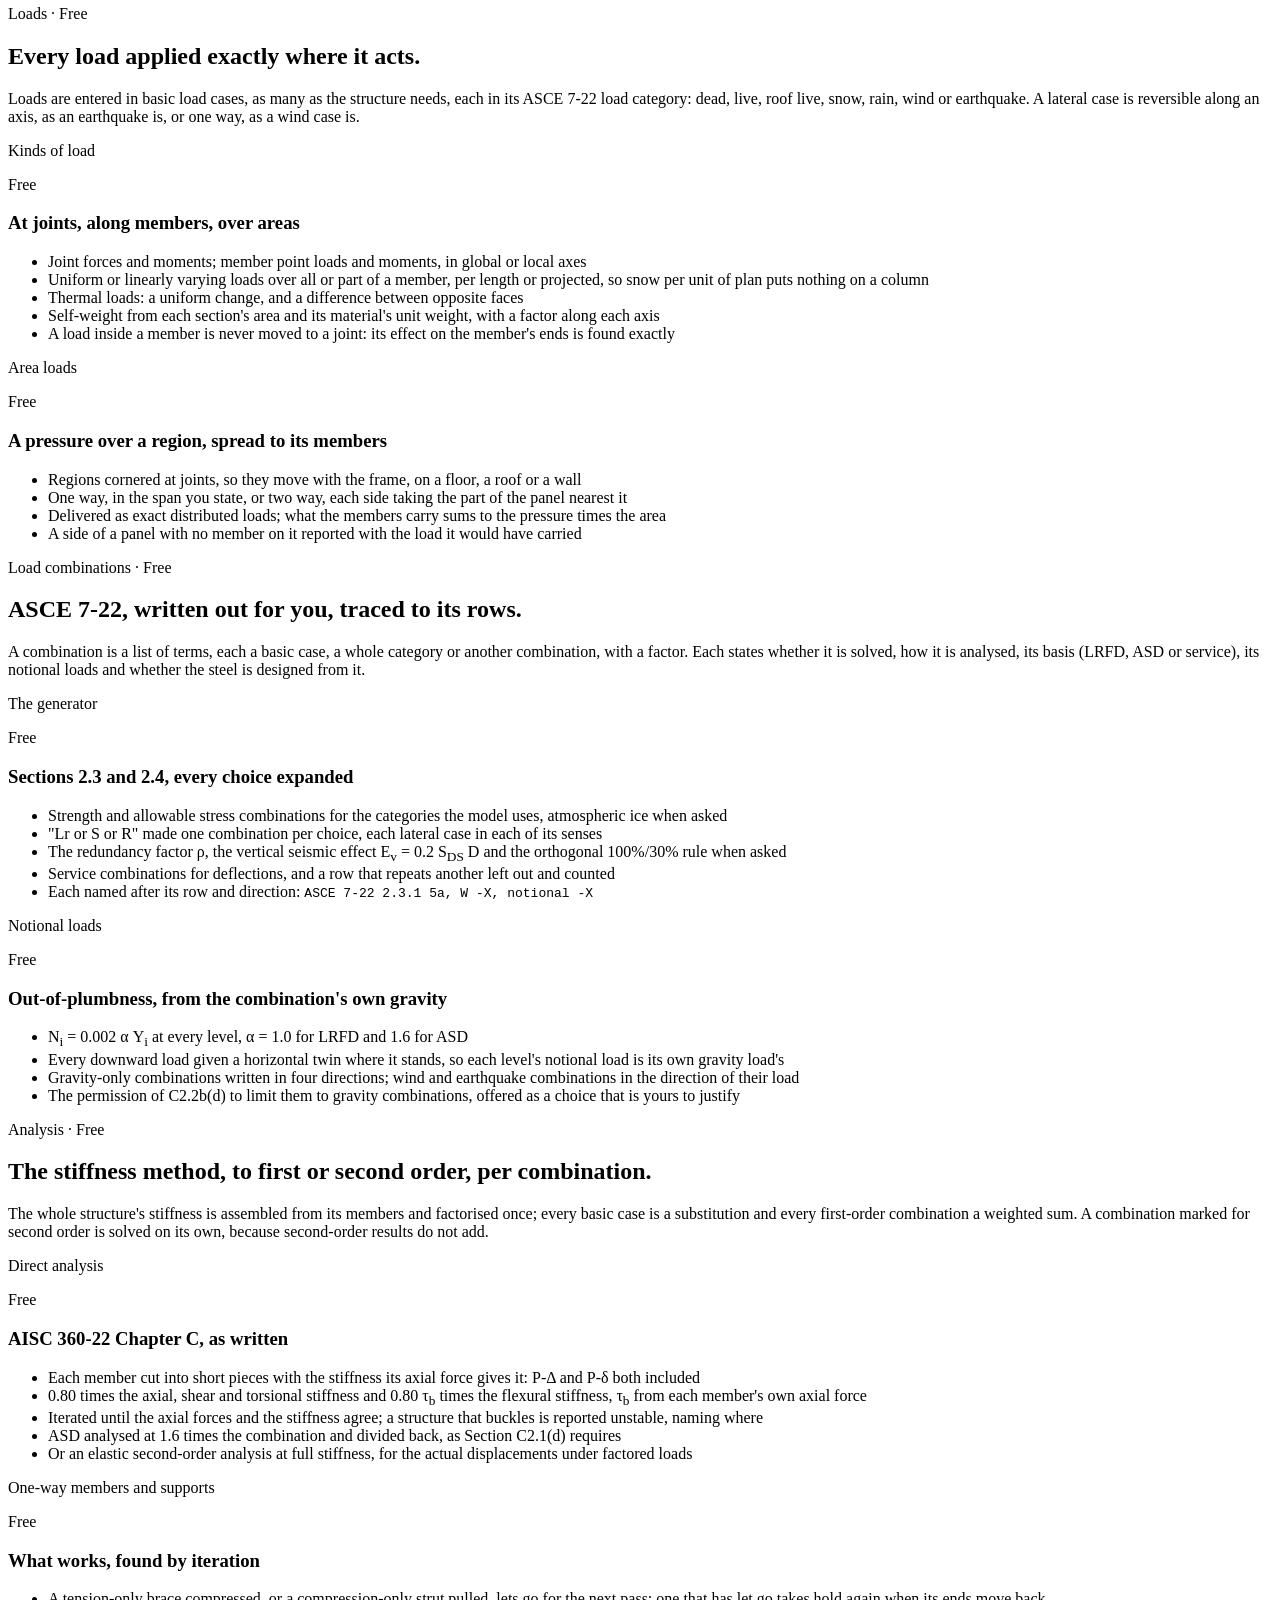
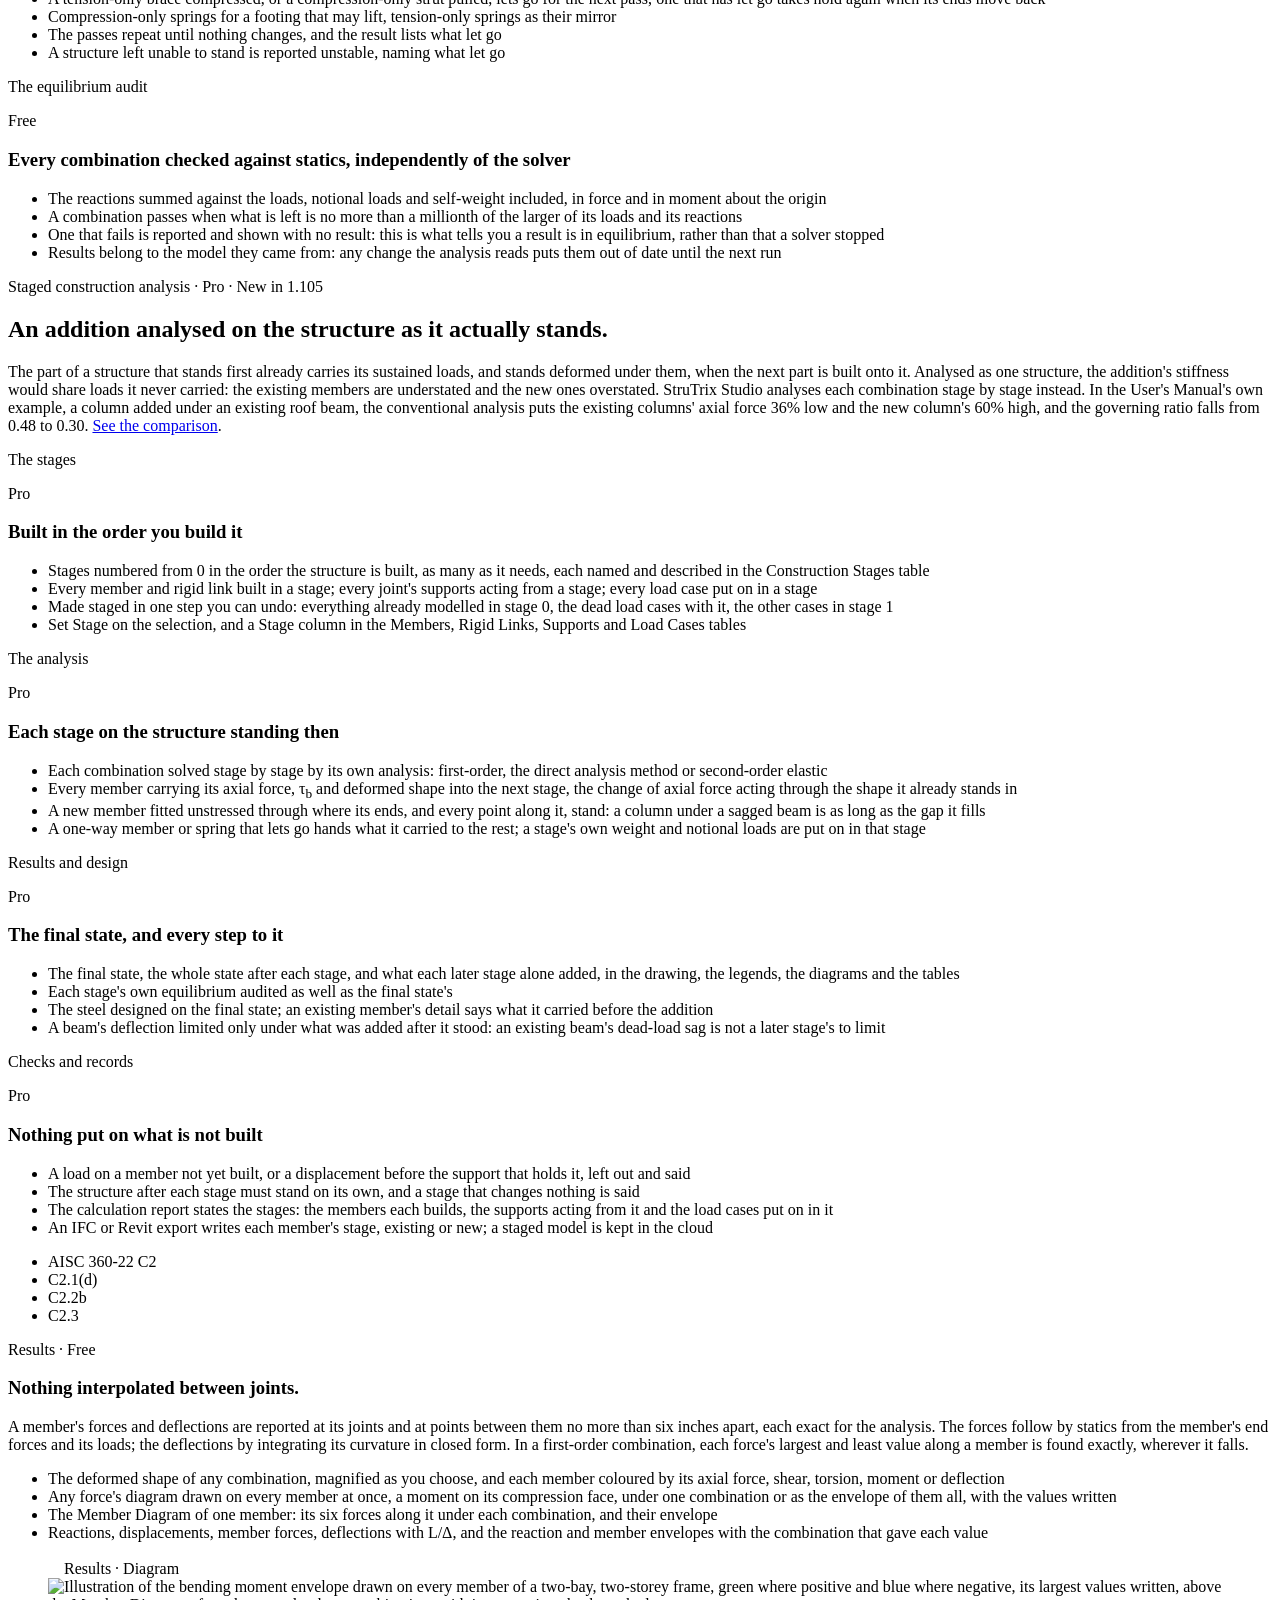
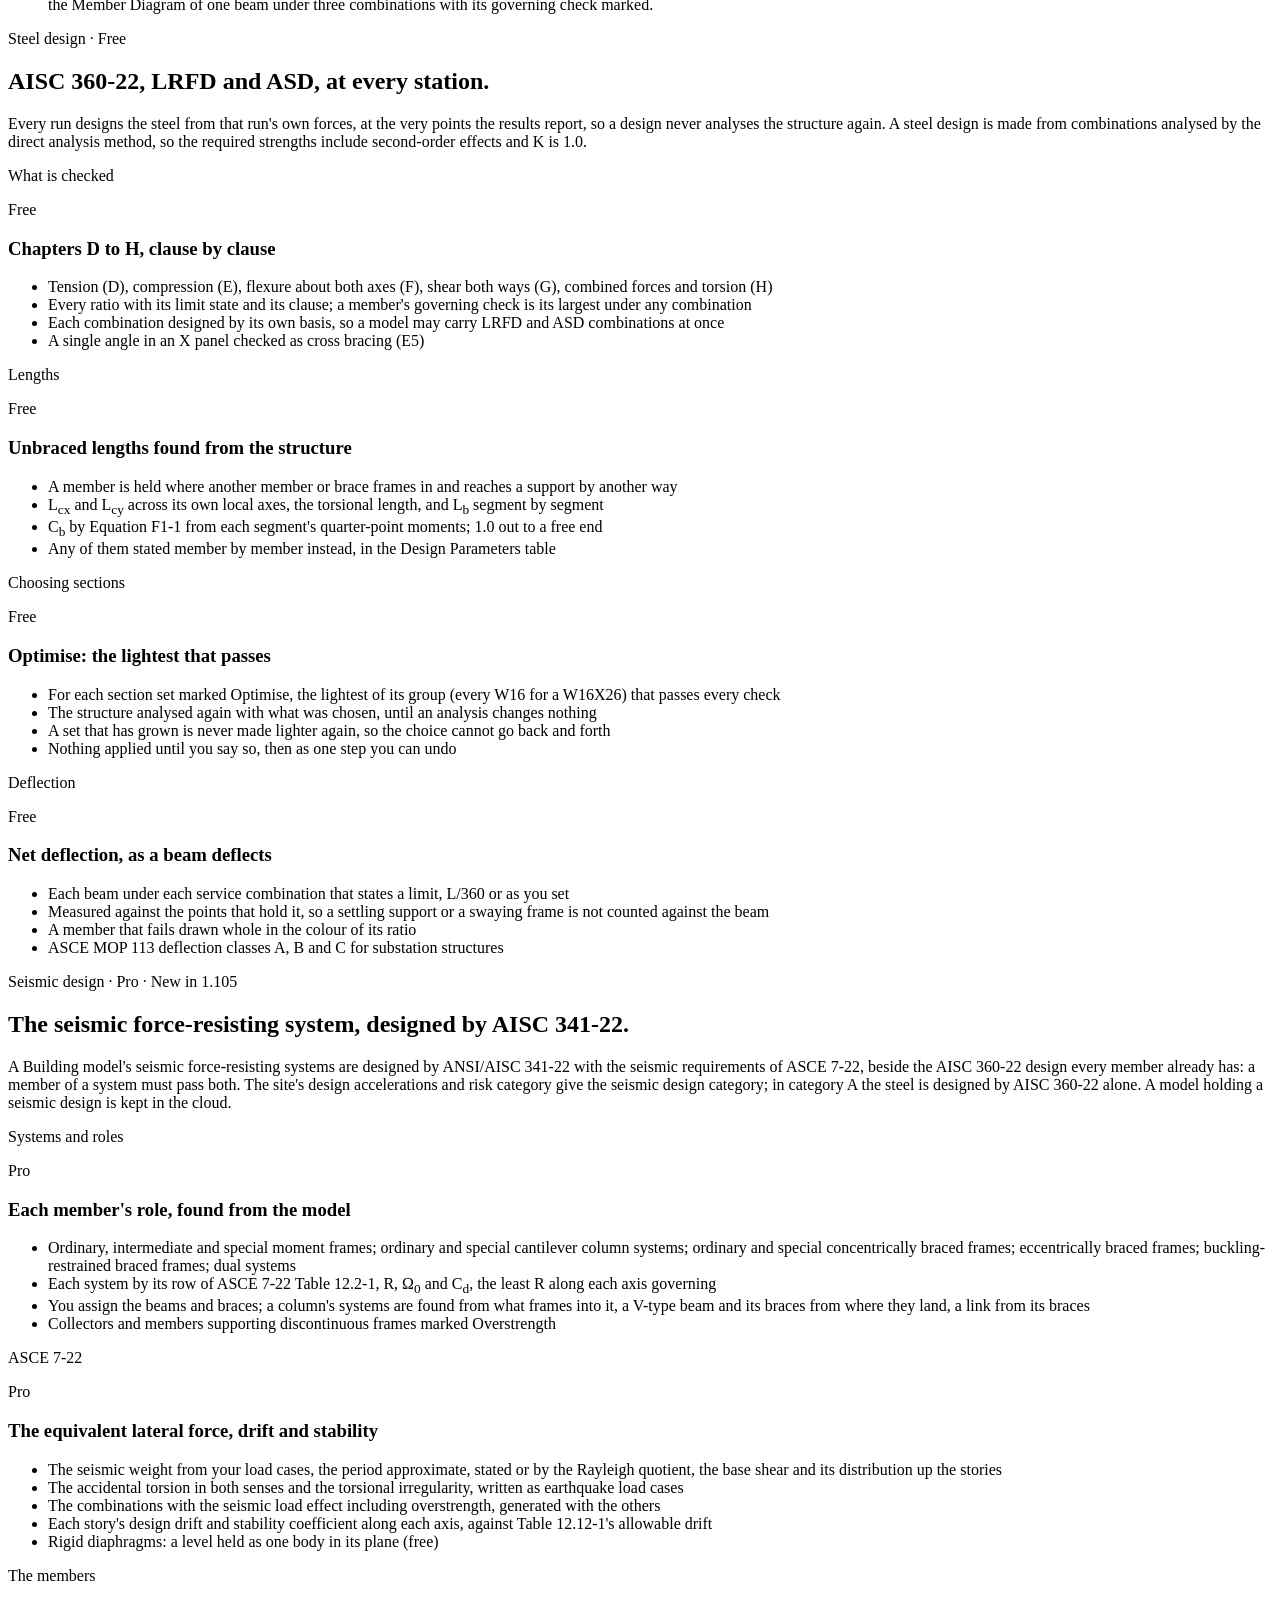
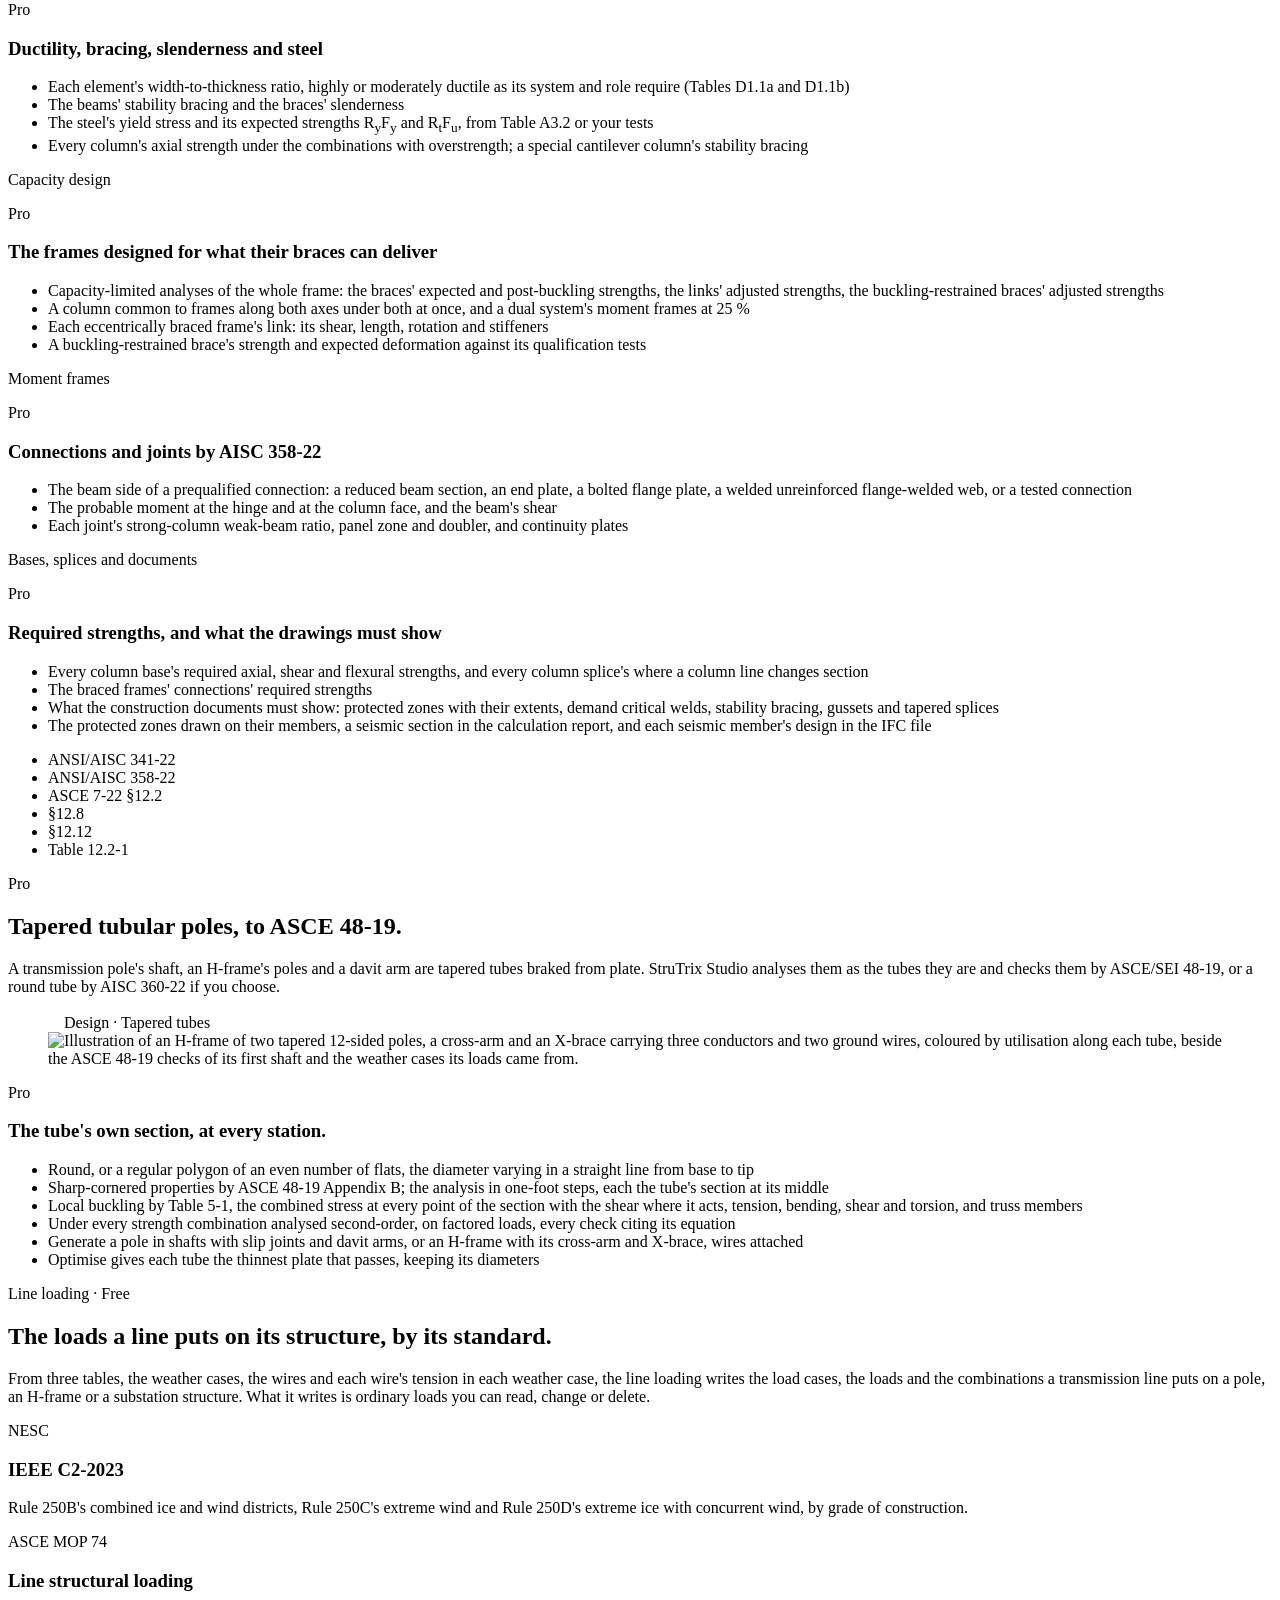
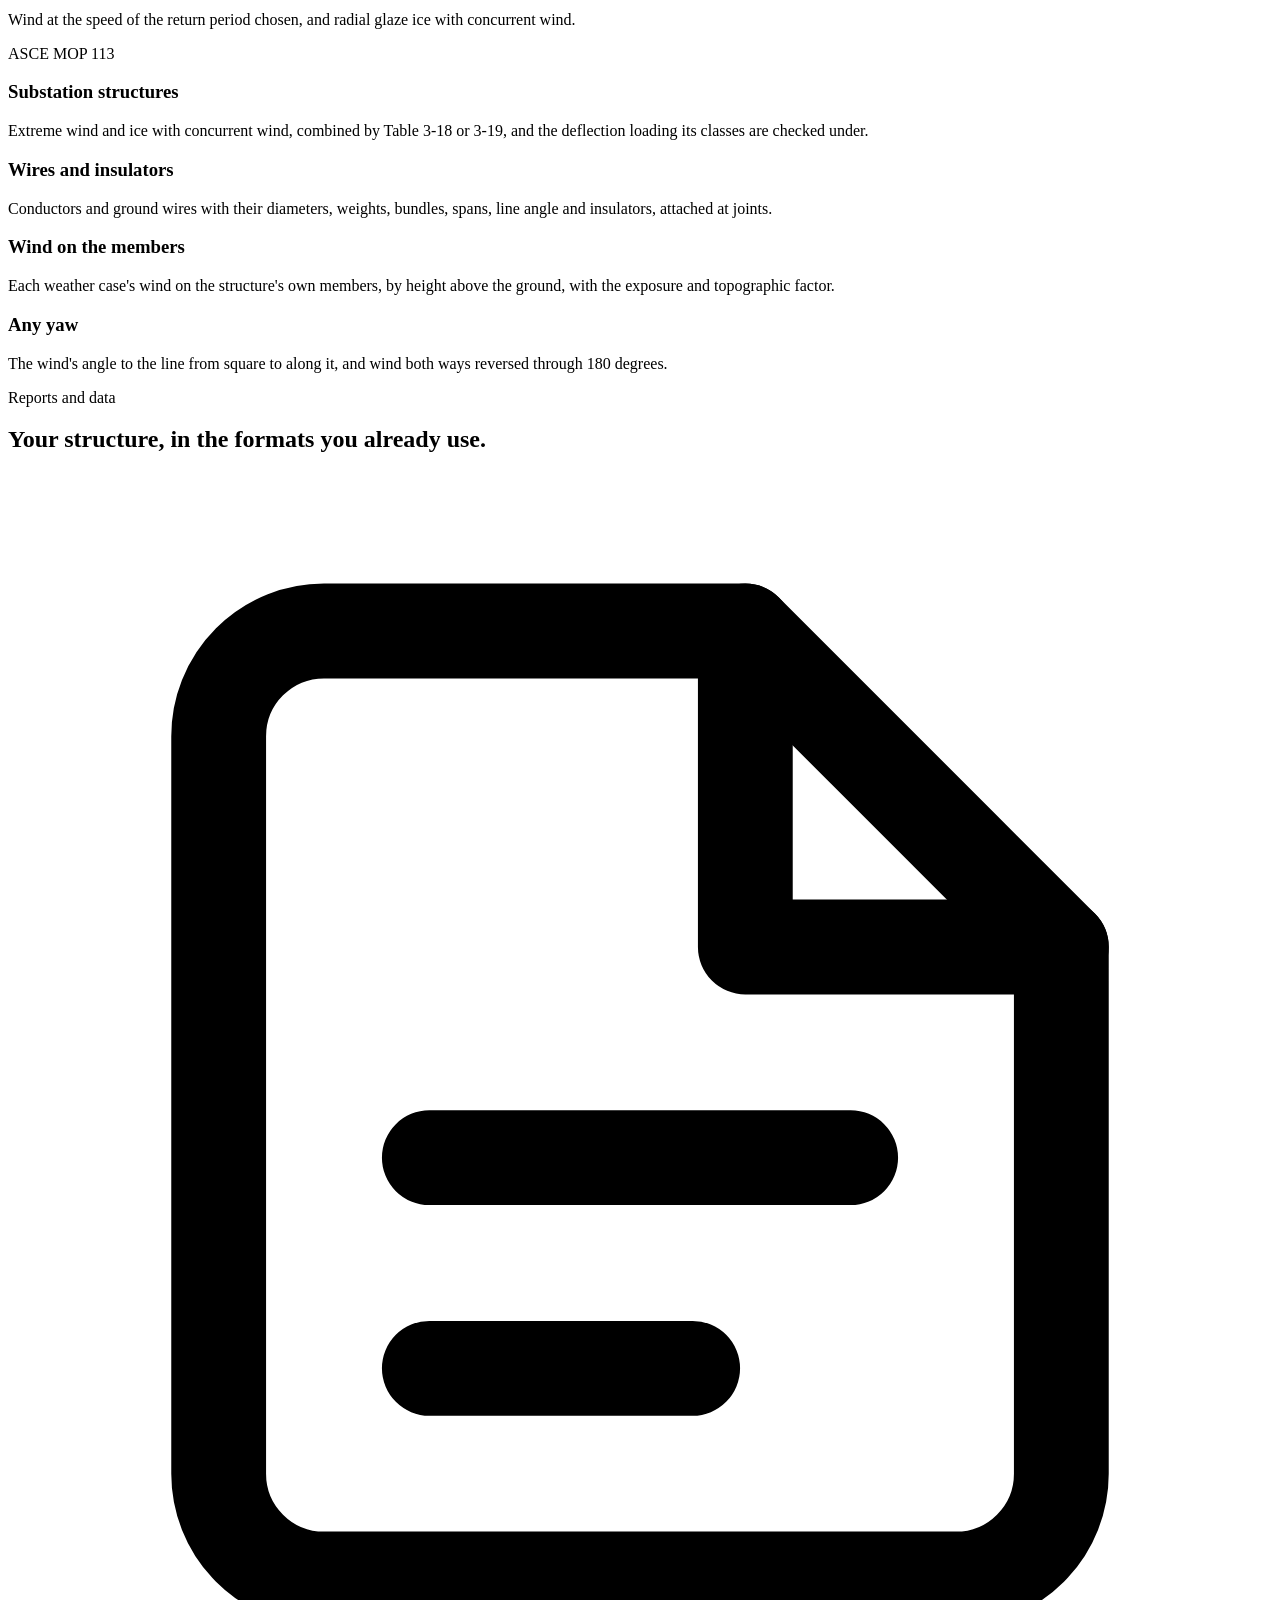
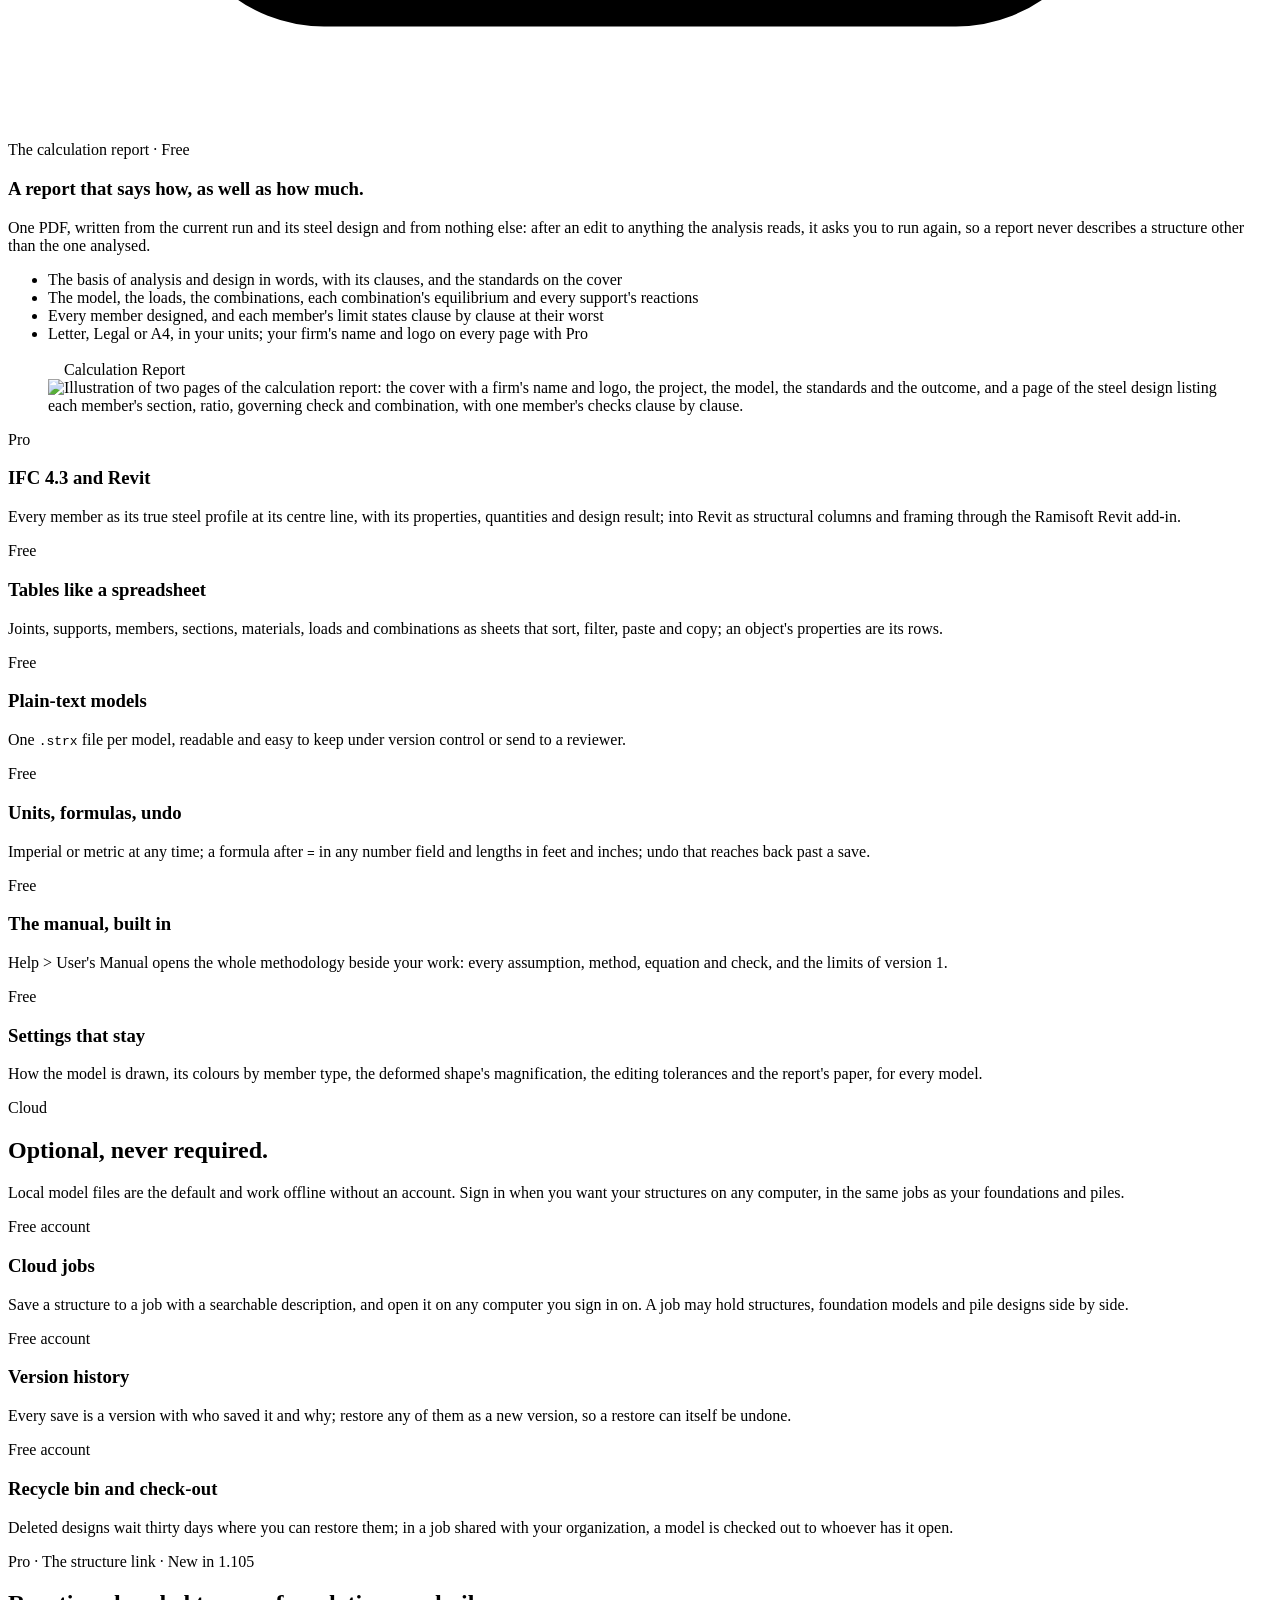
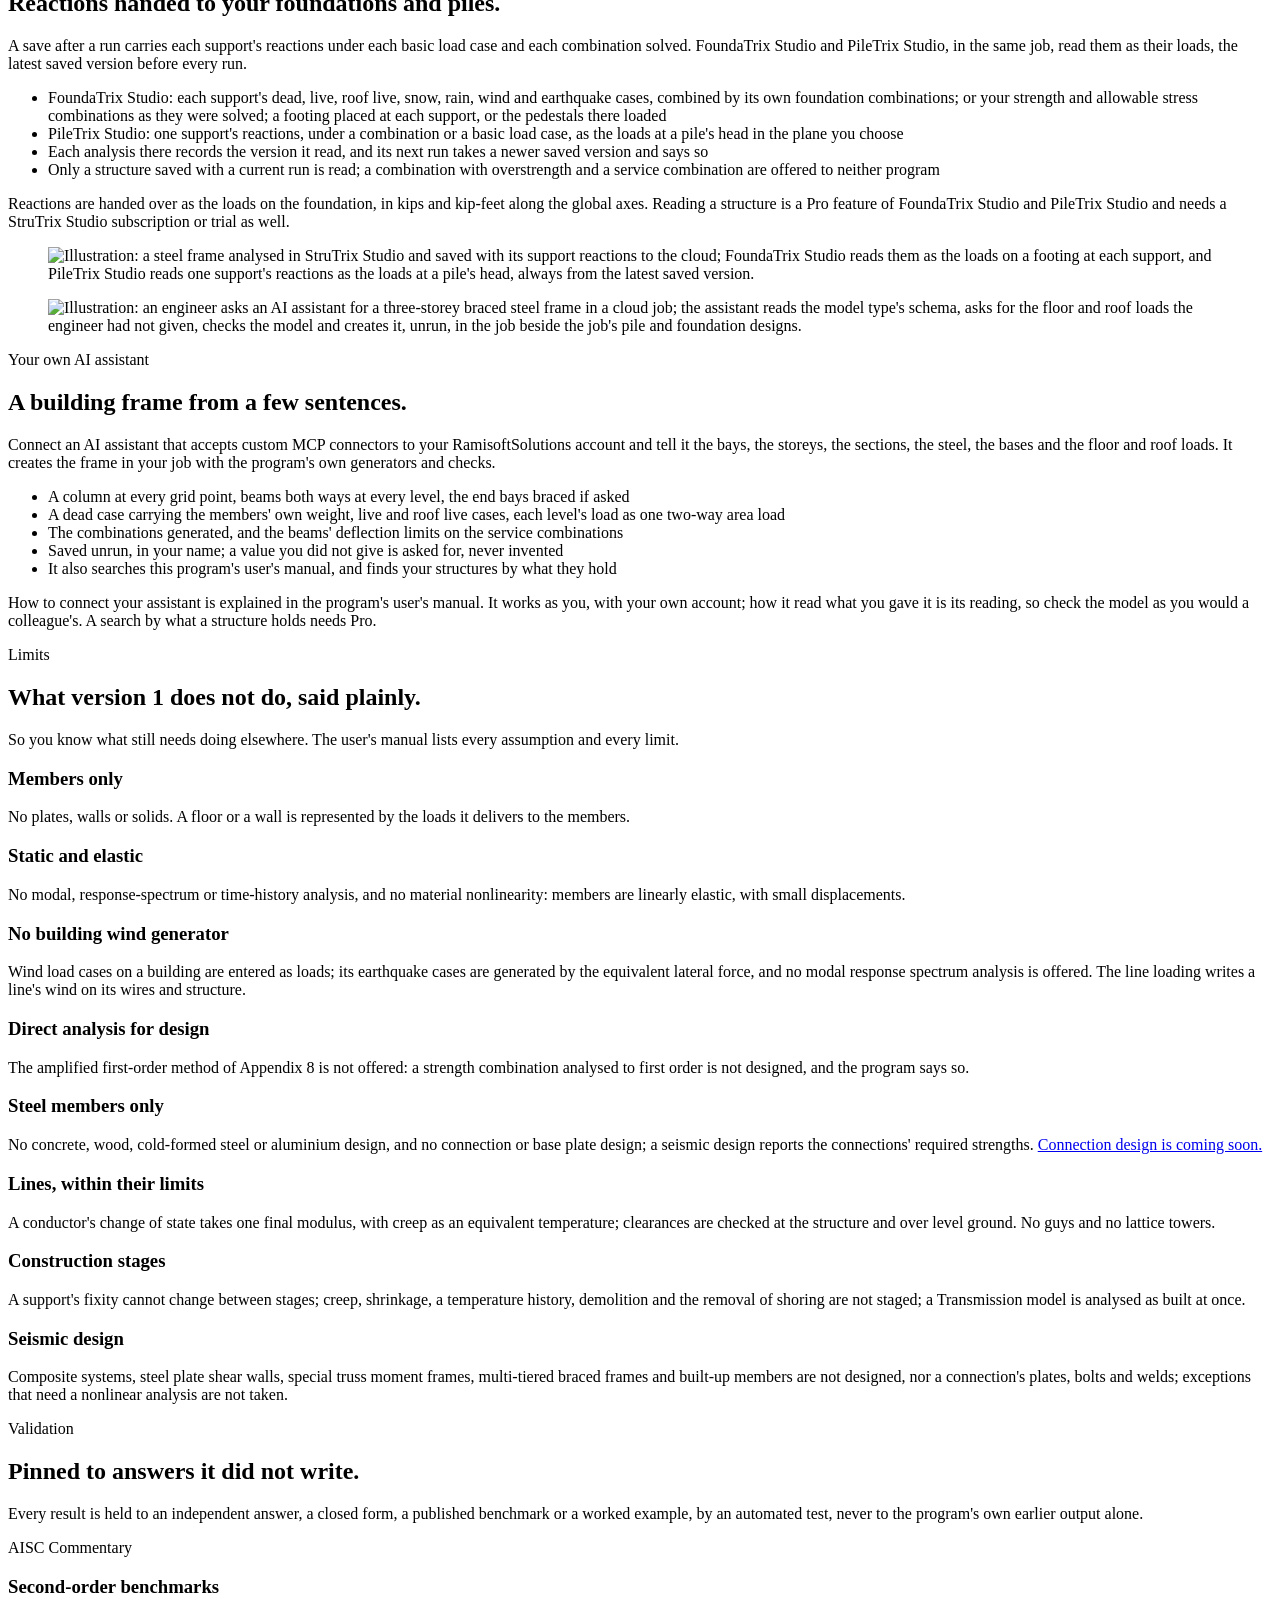
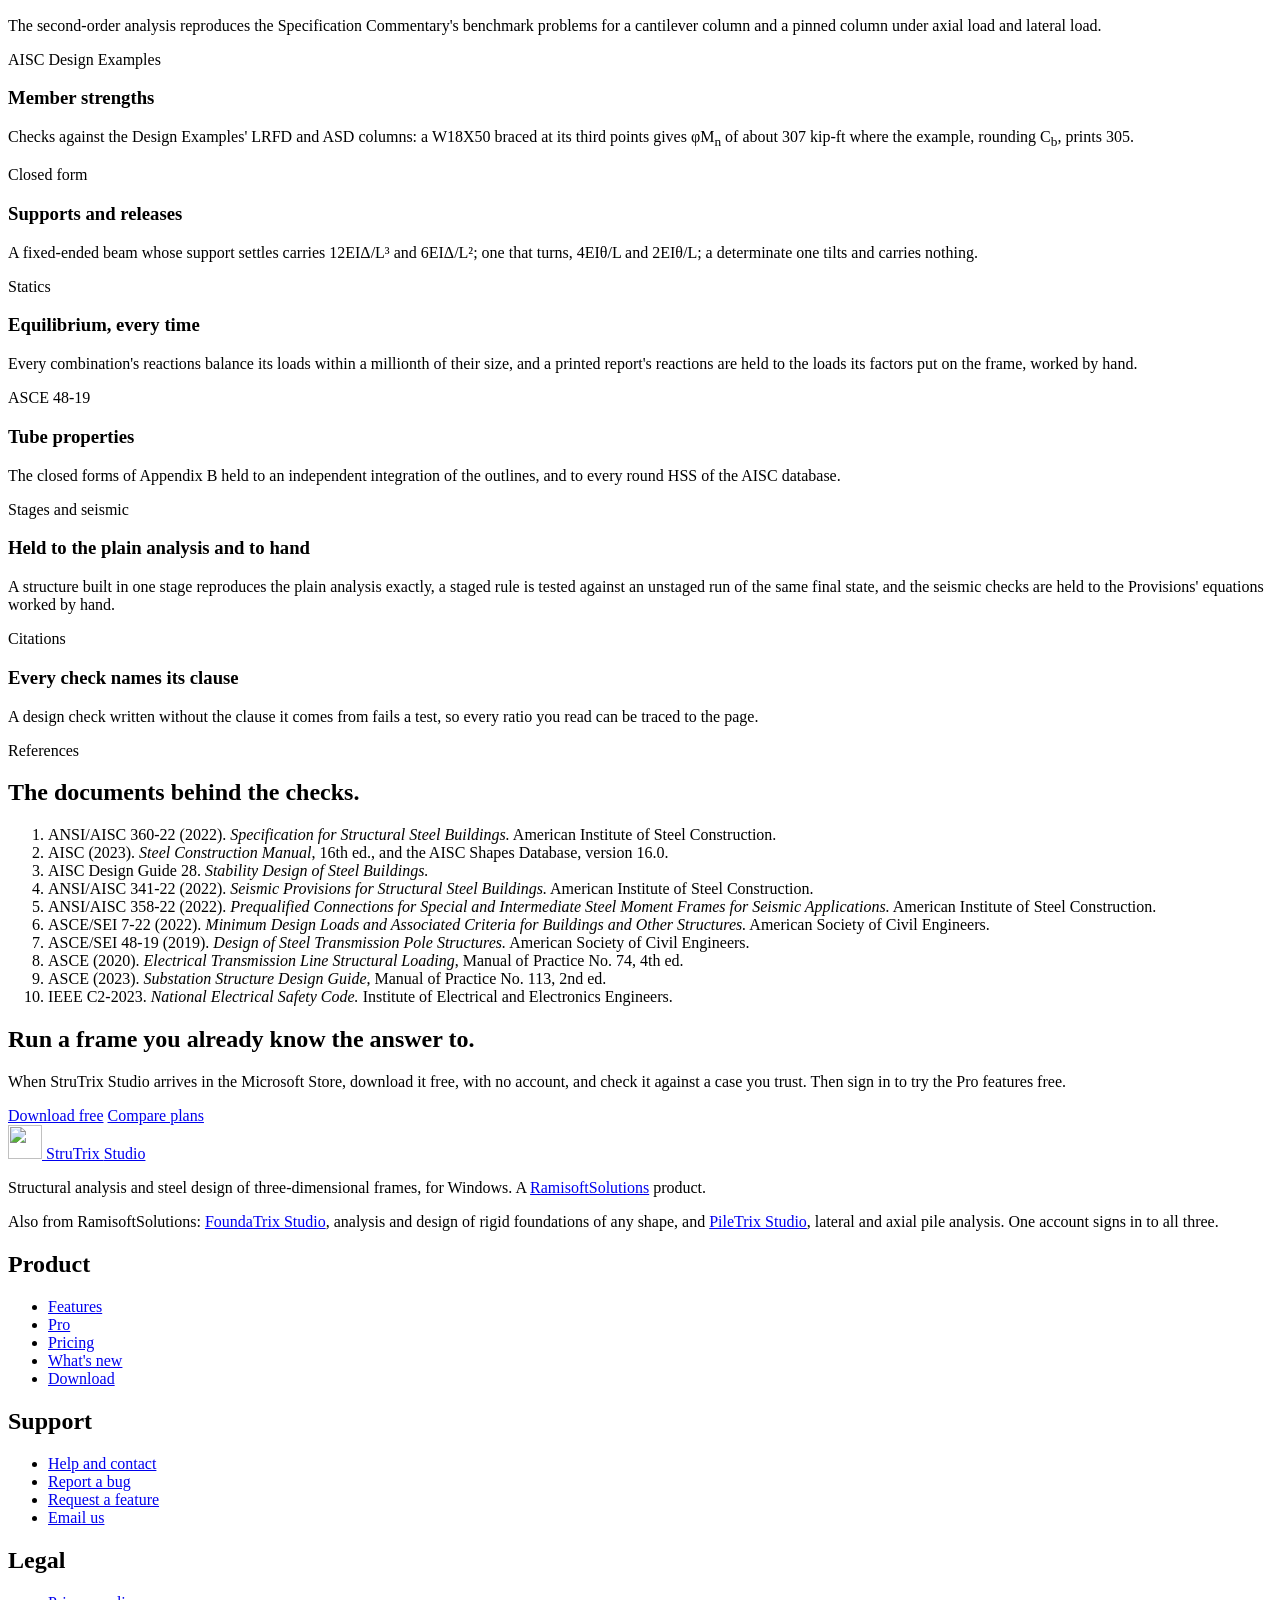
==== commit cdbd4cda: "Coming soon: steel connection design, in development and Pro, on the home page, the plans and the RE" ====
--- a/src/features/index.html
+++ b/src/features/index.html
@@ -656,7 +656,7 @@
         </div>
         <div class="card reveal">
           <h3>Steel members only</h3>
-          <p>No concrete, wood, cold-formed steel or aluminium design, and no connection or base plate design; a seismic design reports the connections' required strengths.</p>
+          <p>No concrete, wood, cold-formed steel or aluminium design, and no connection or base plate design; a seismic design reports the connections' required strengths. <a href="/#connection-design">Connection design is coming soon.</a></p>
         </div>
         <div class="card reveal">
           <h3>Lines, within their limits</h3>
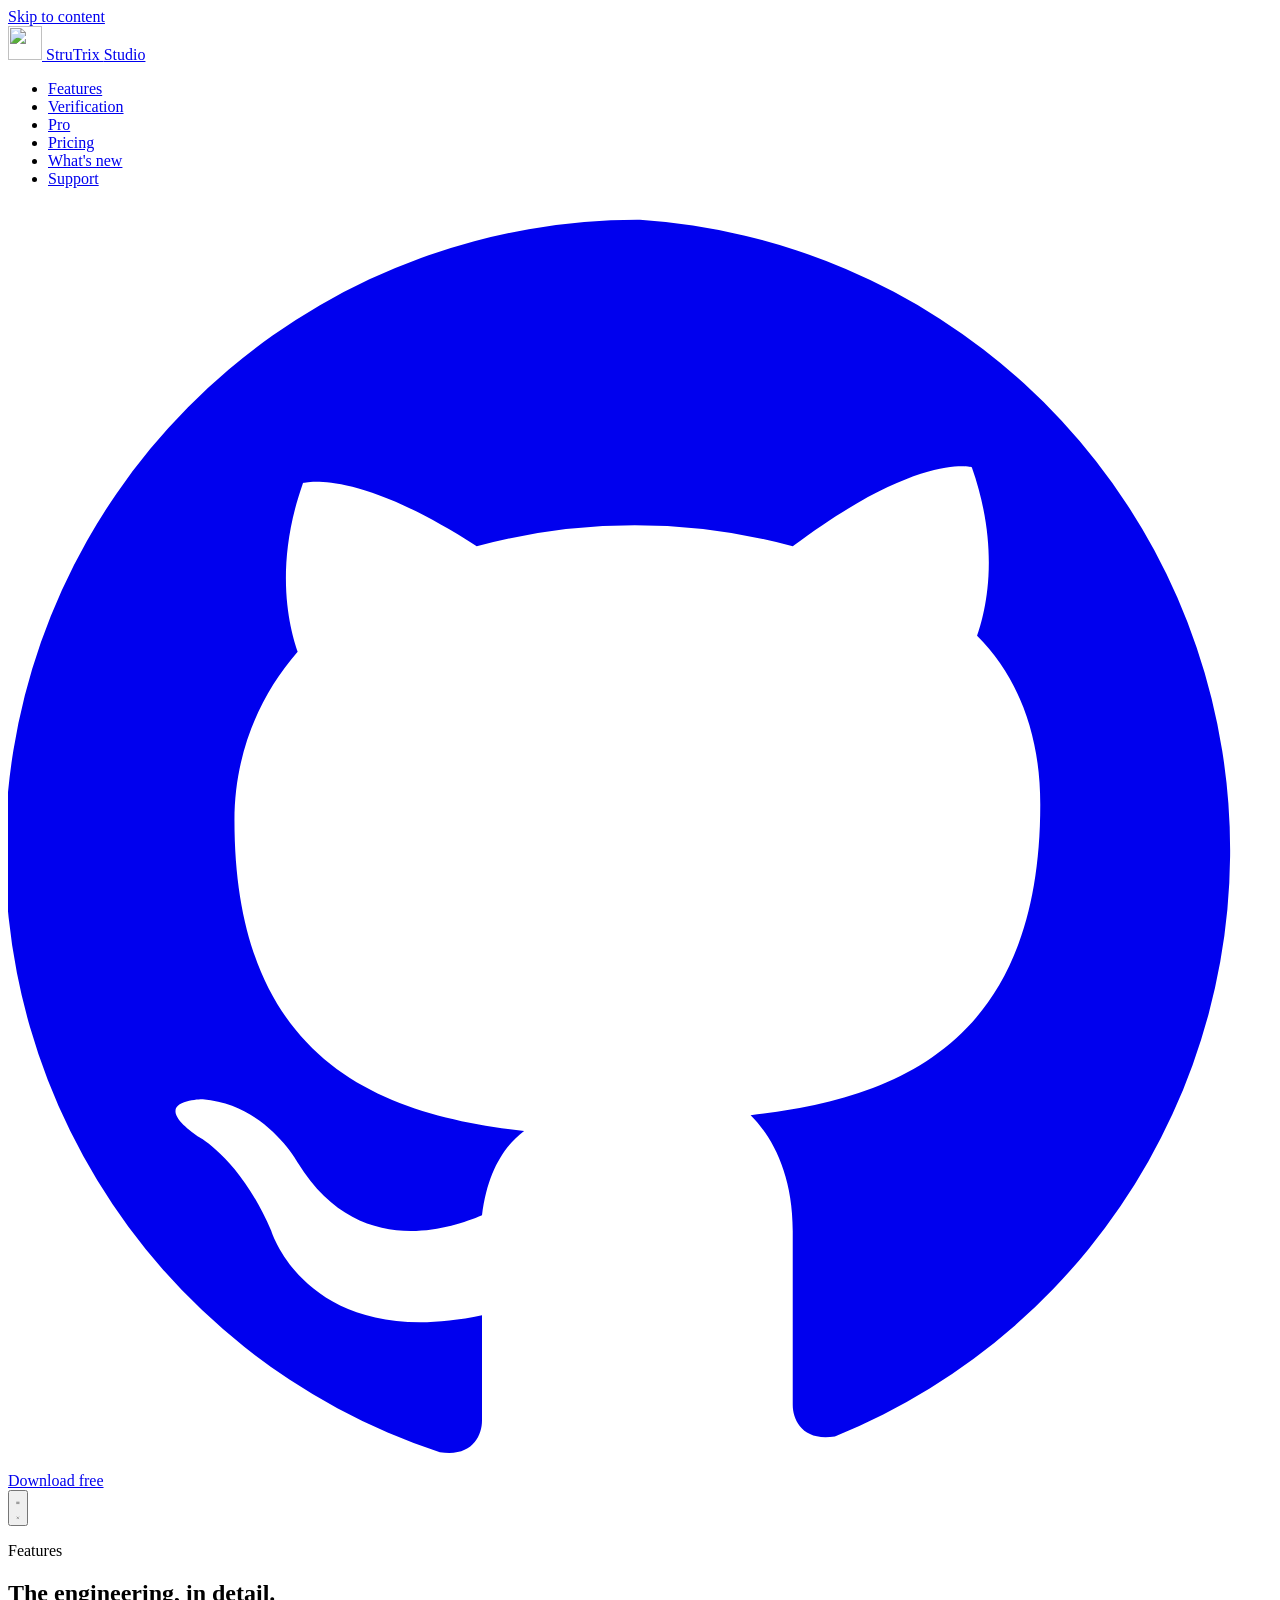
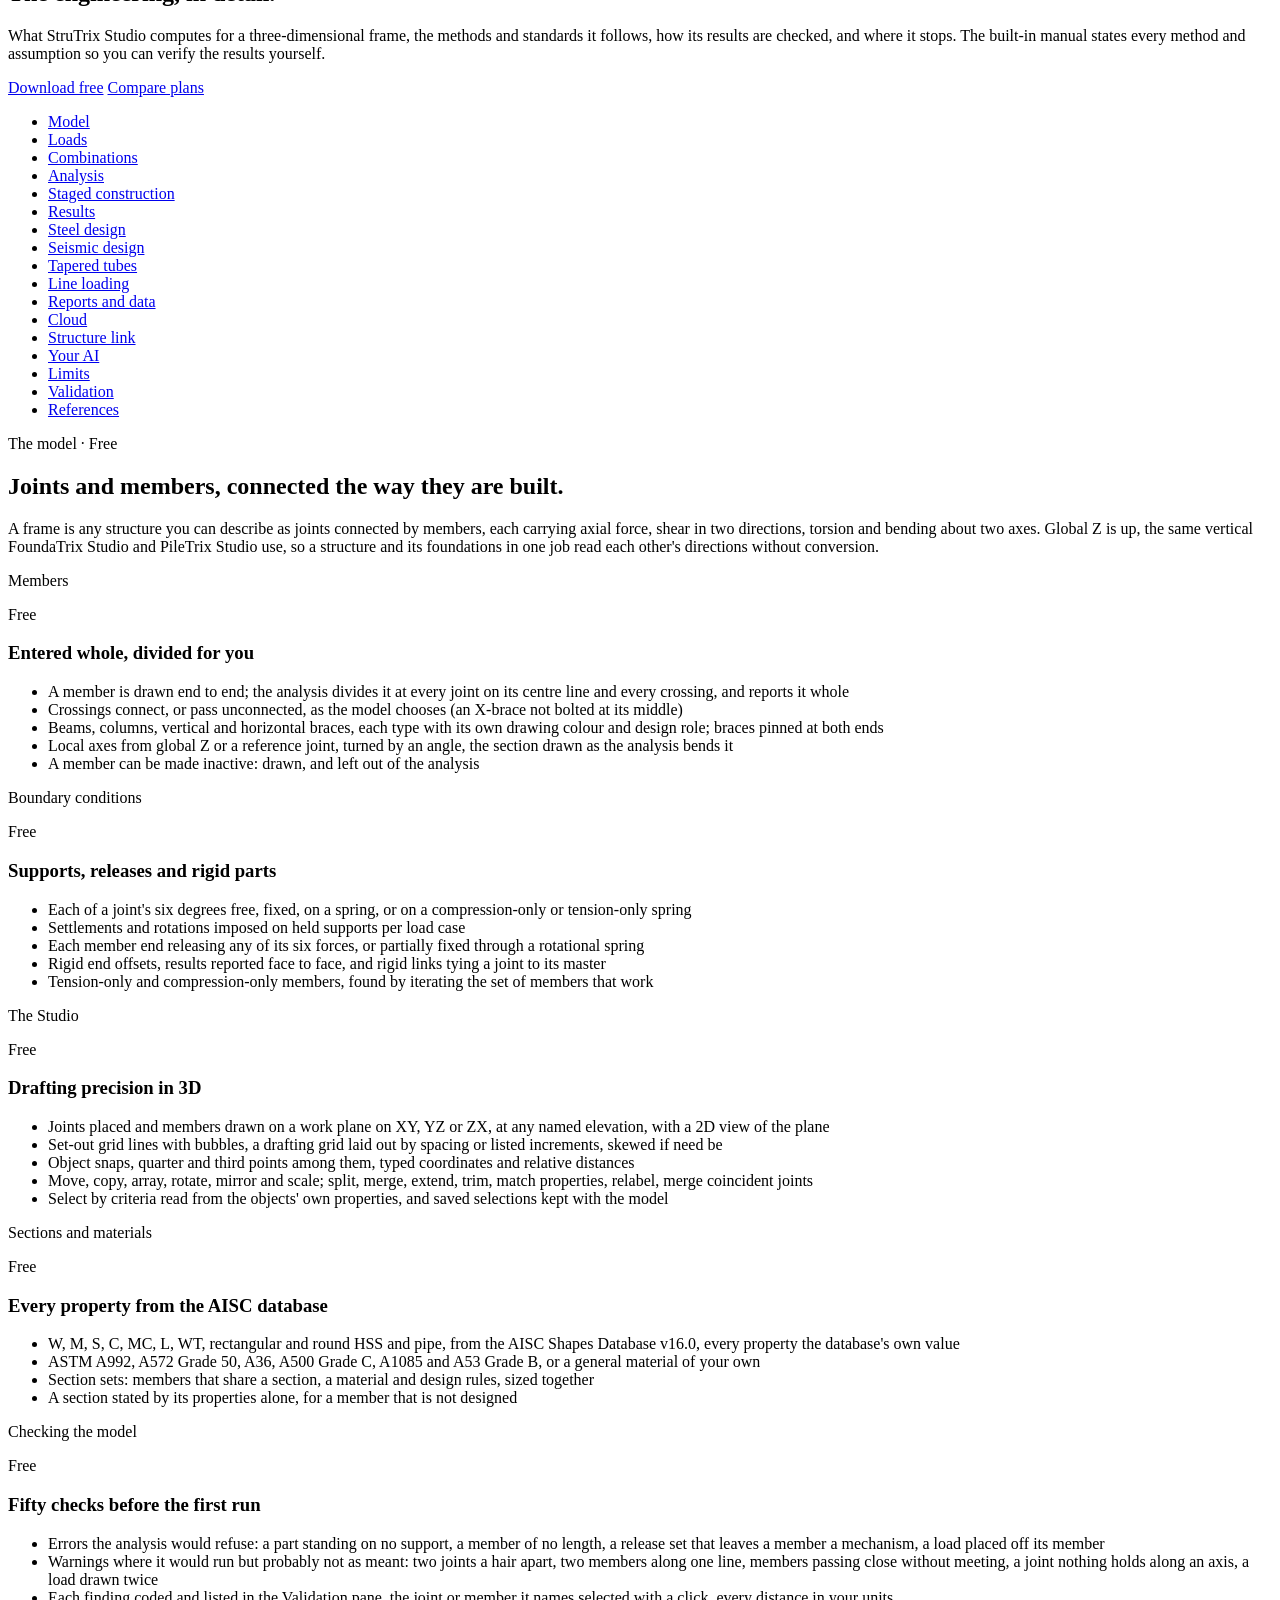
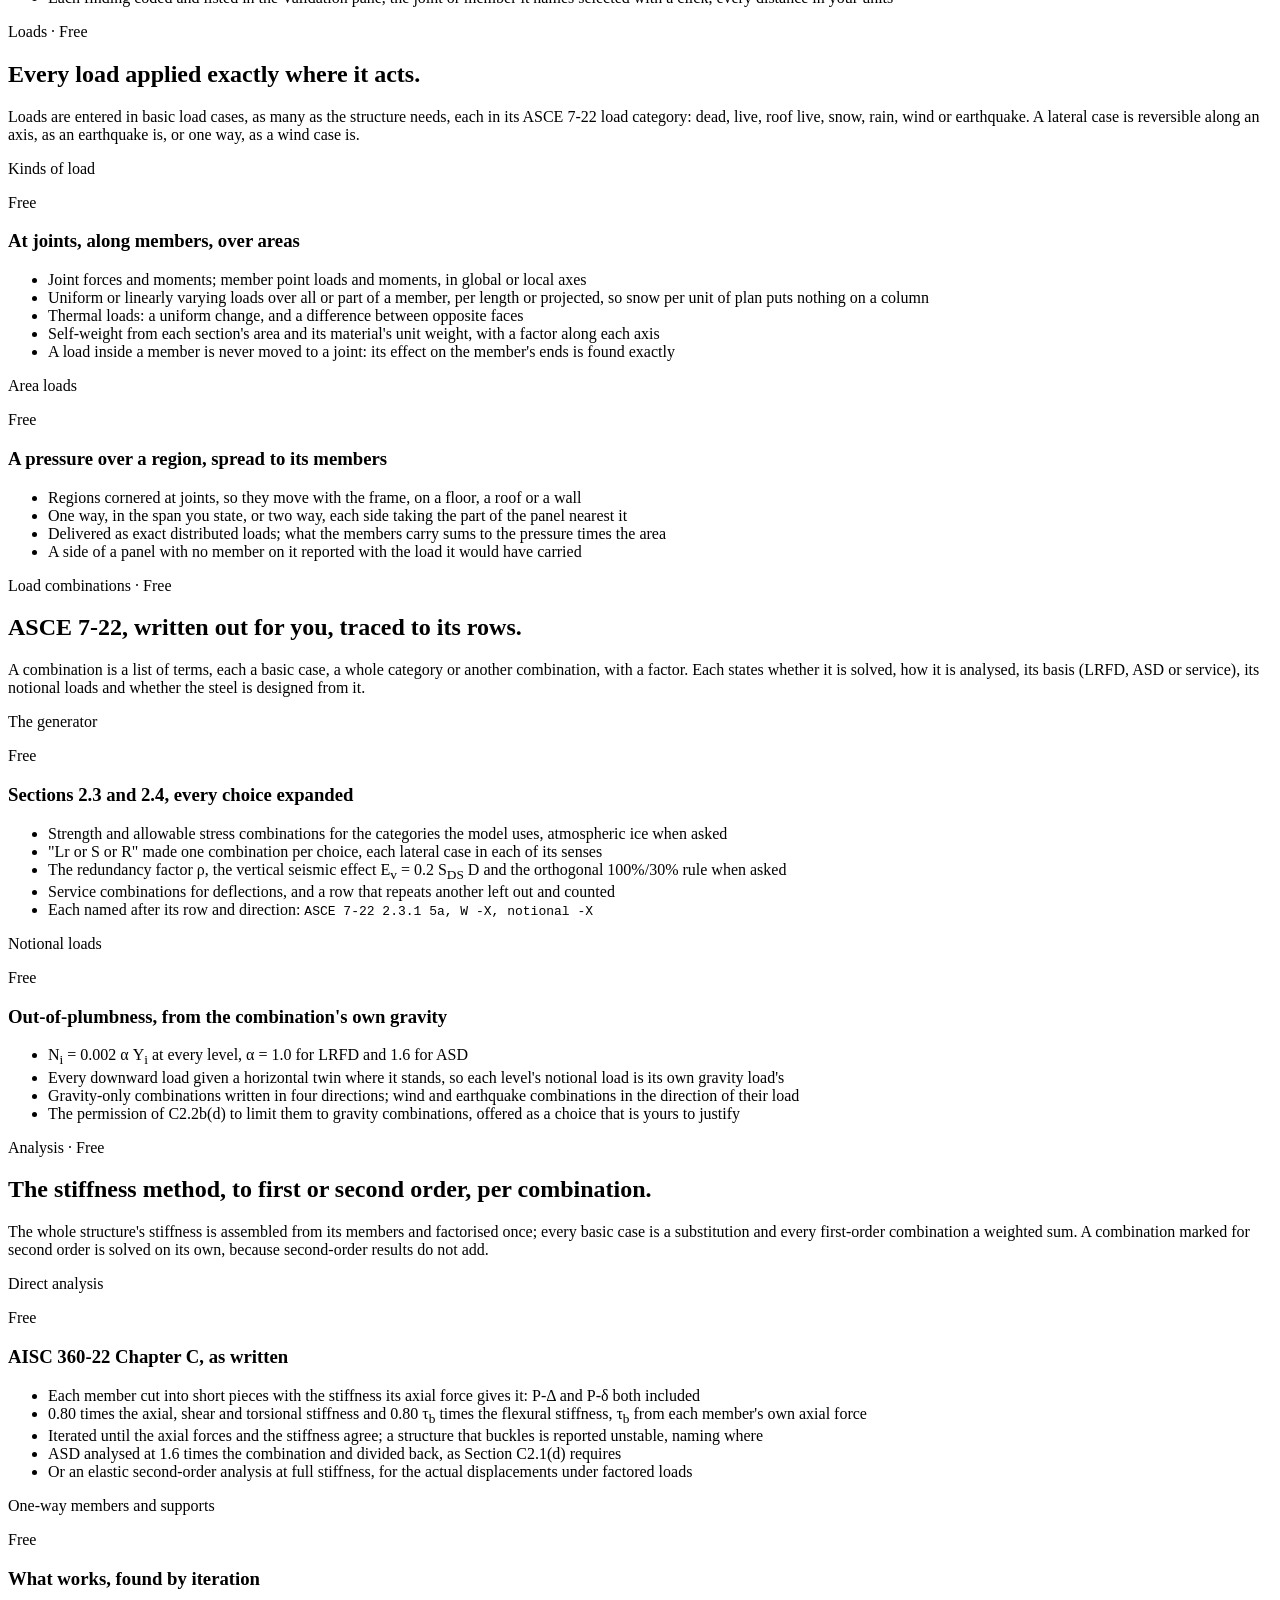
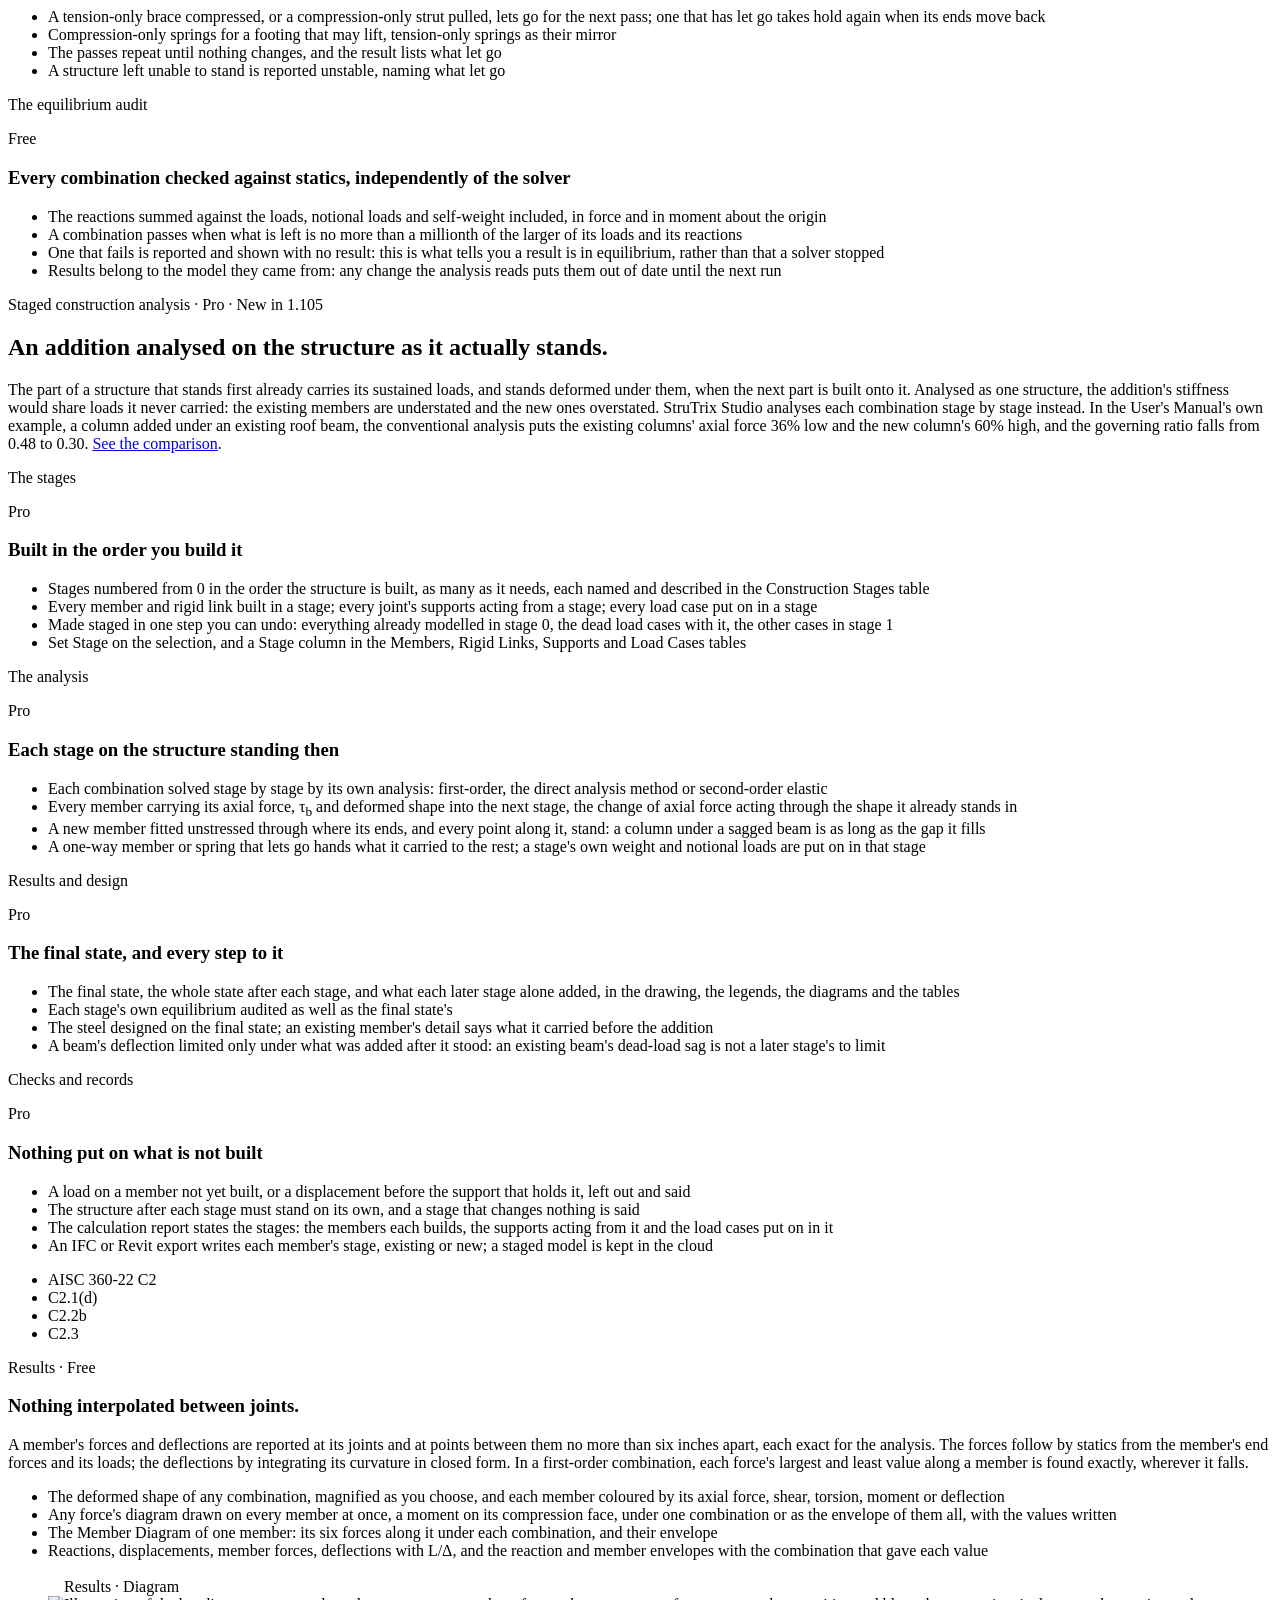
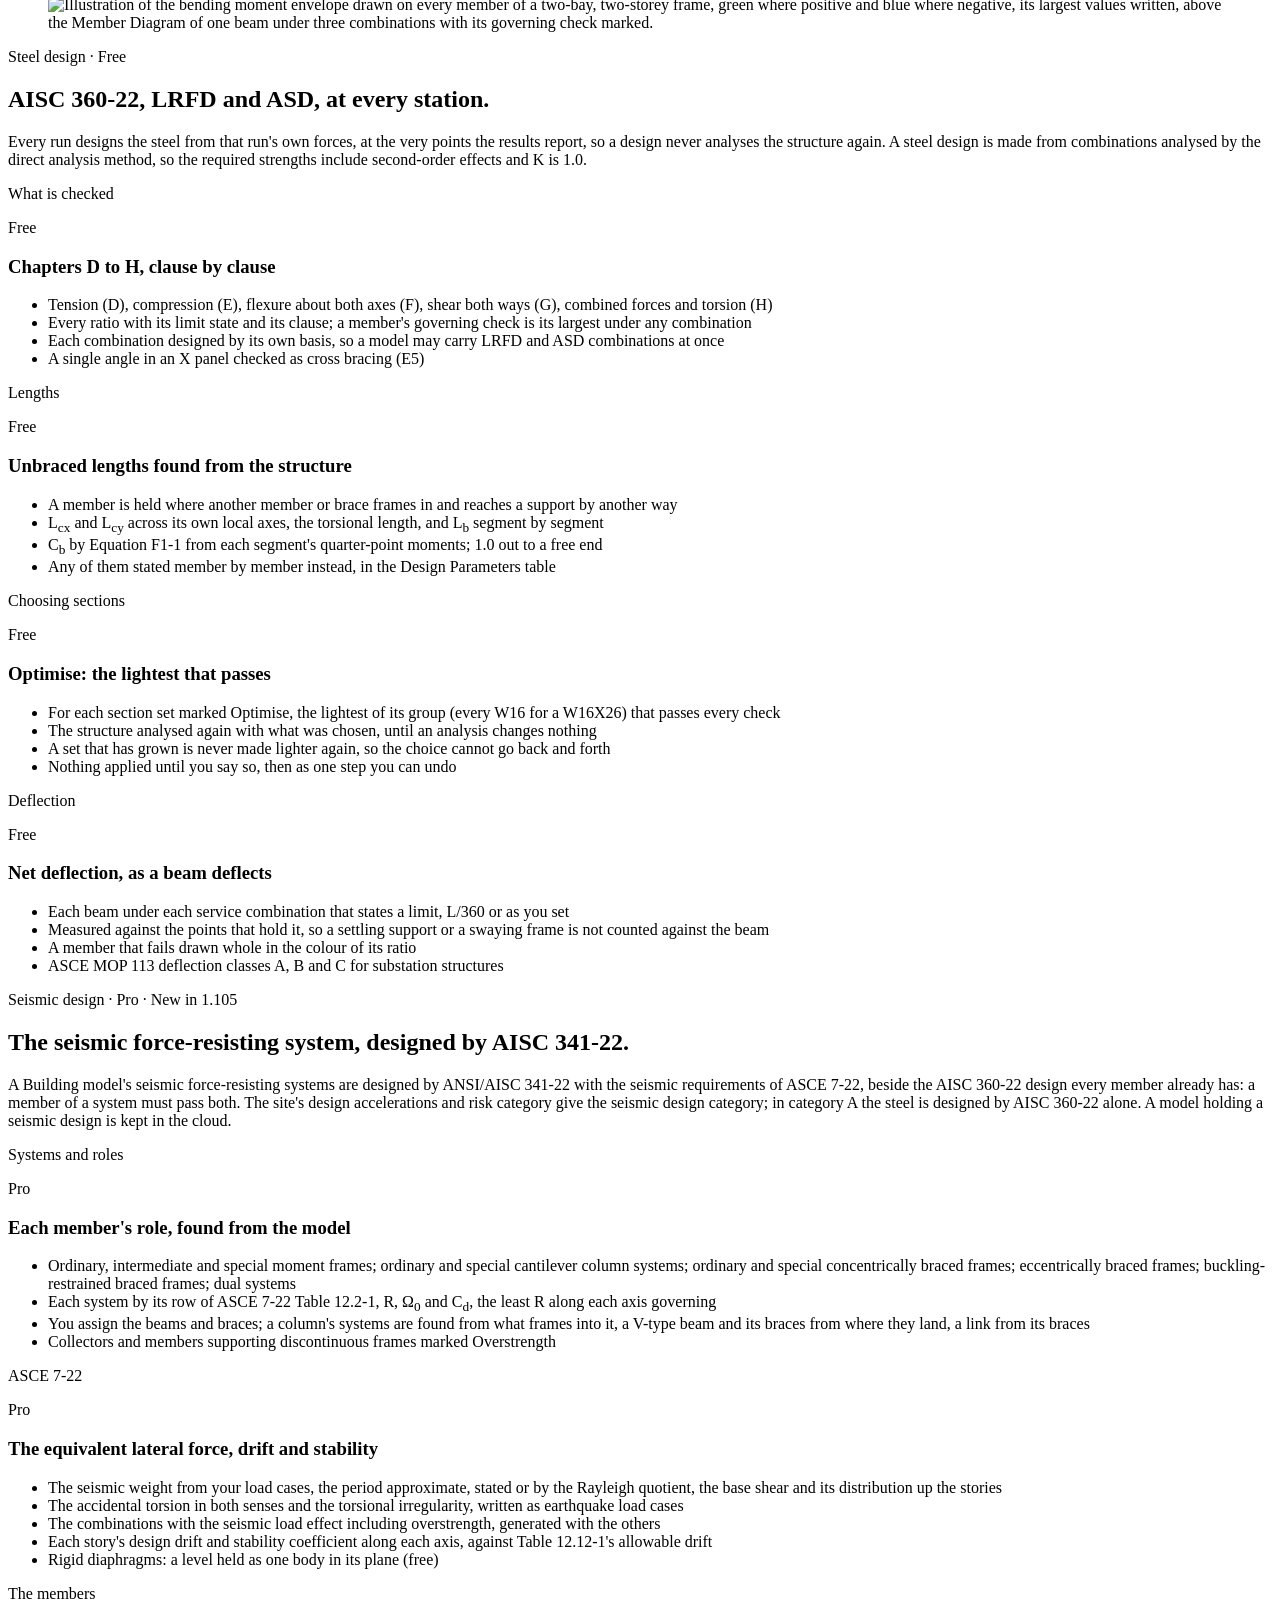
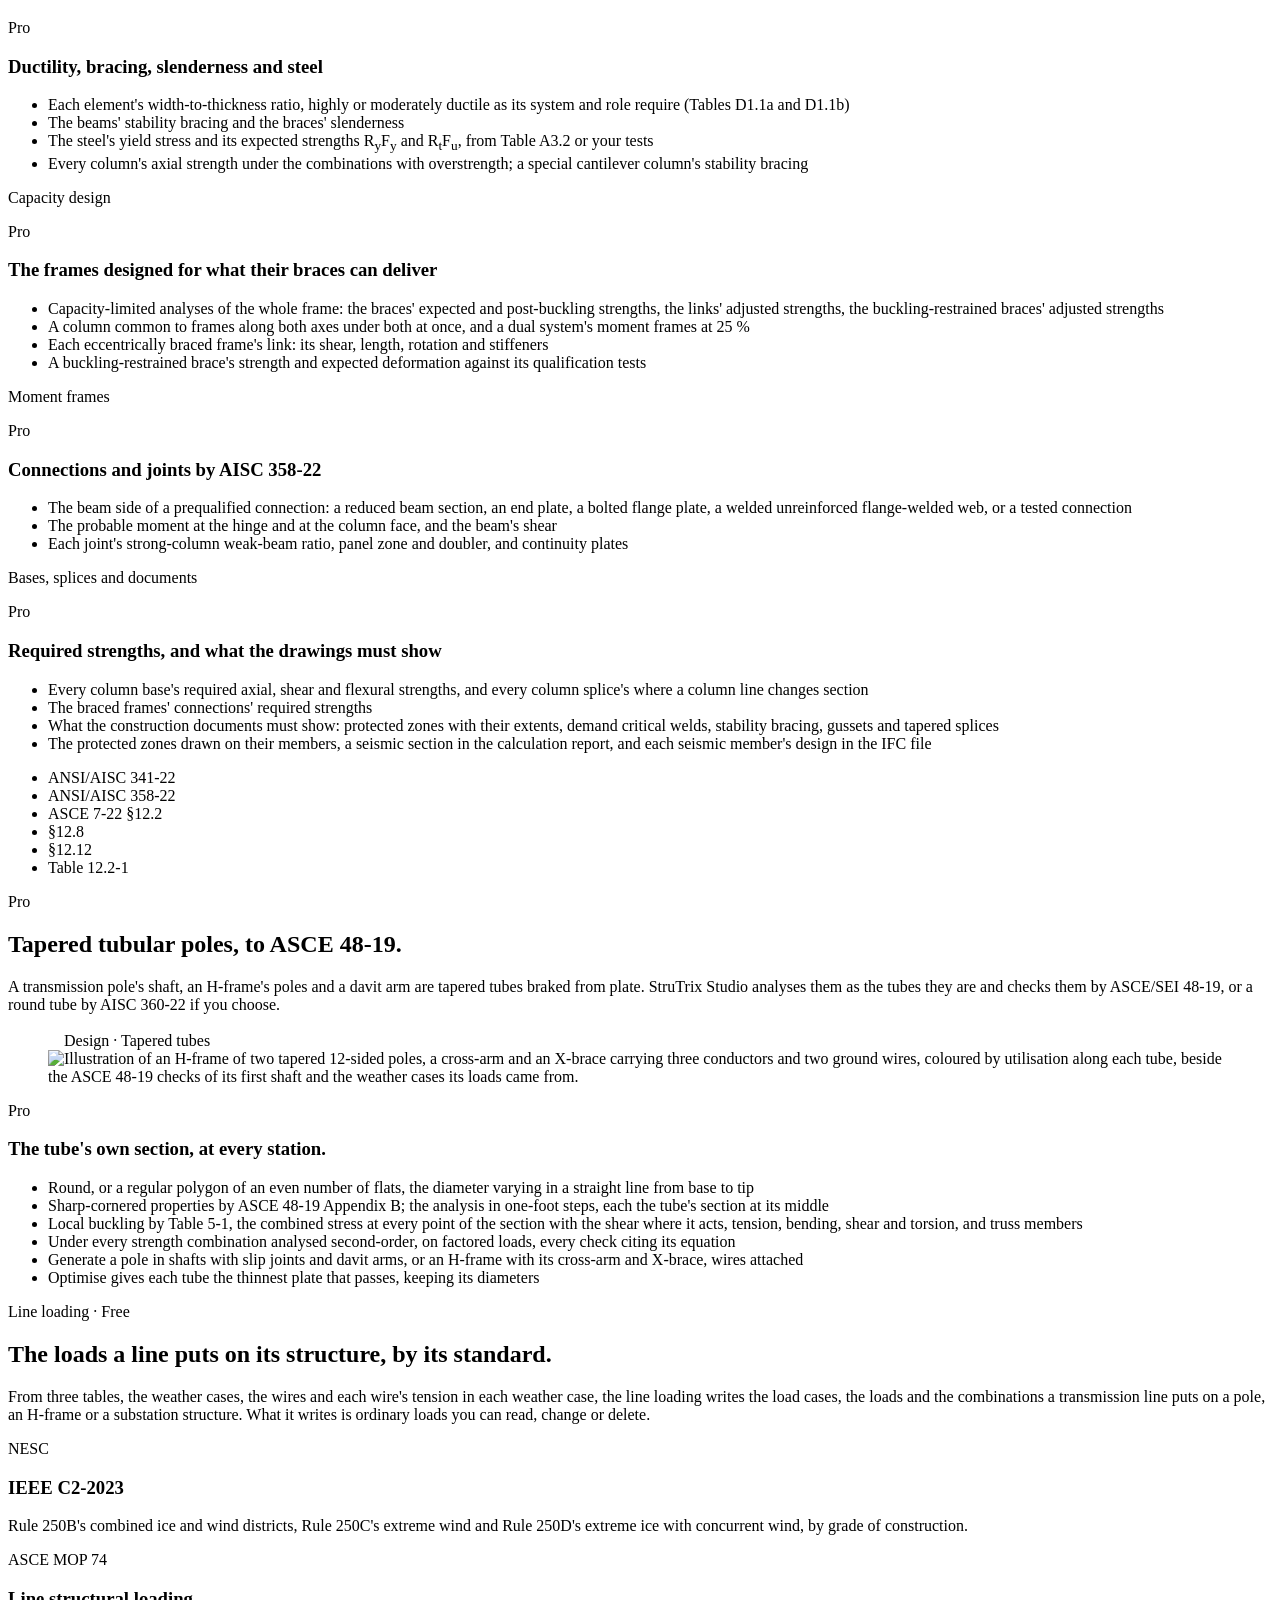
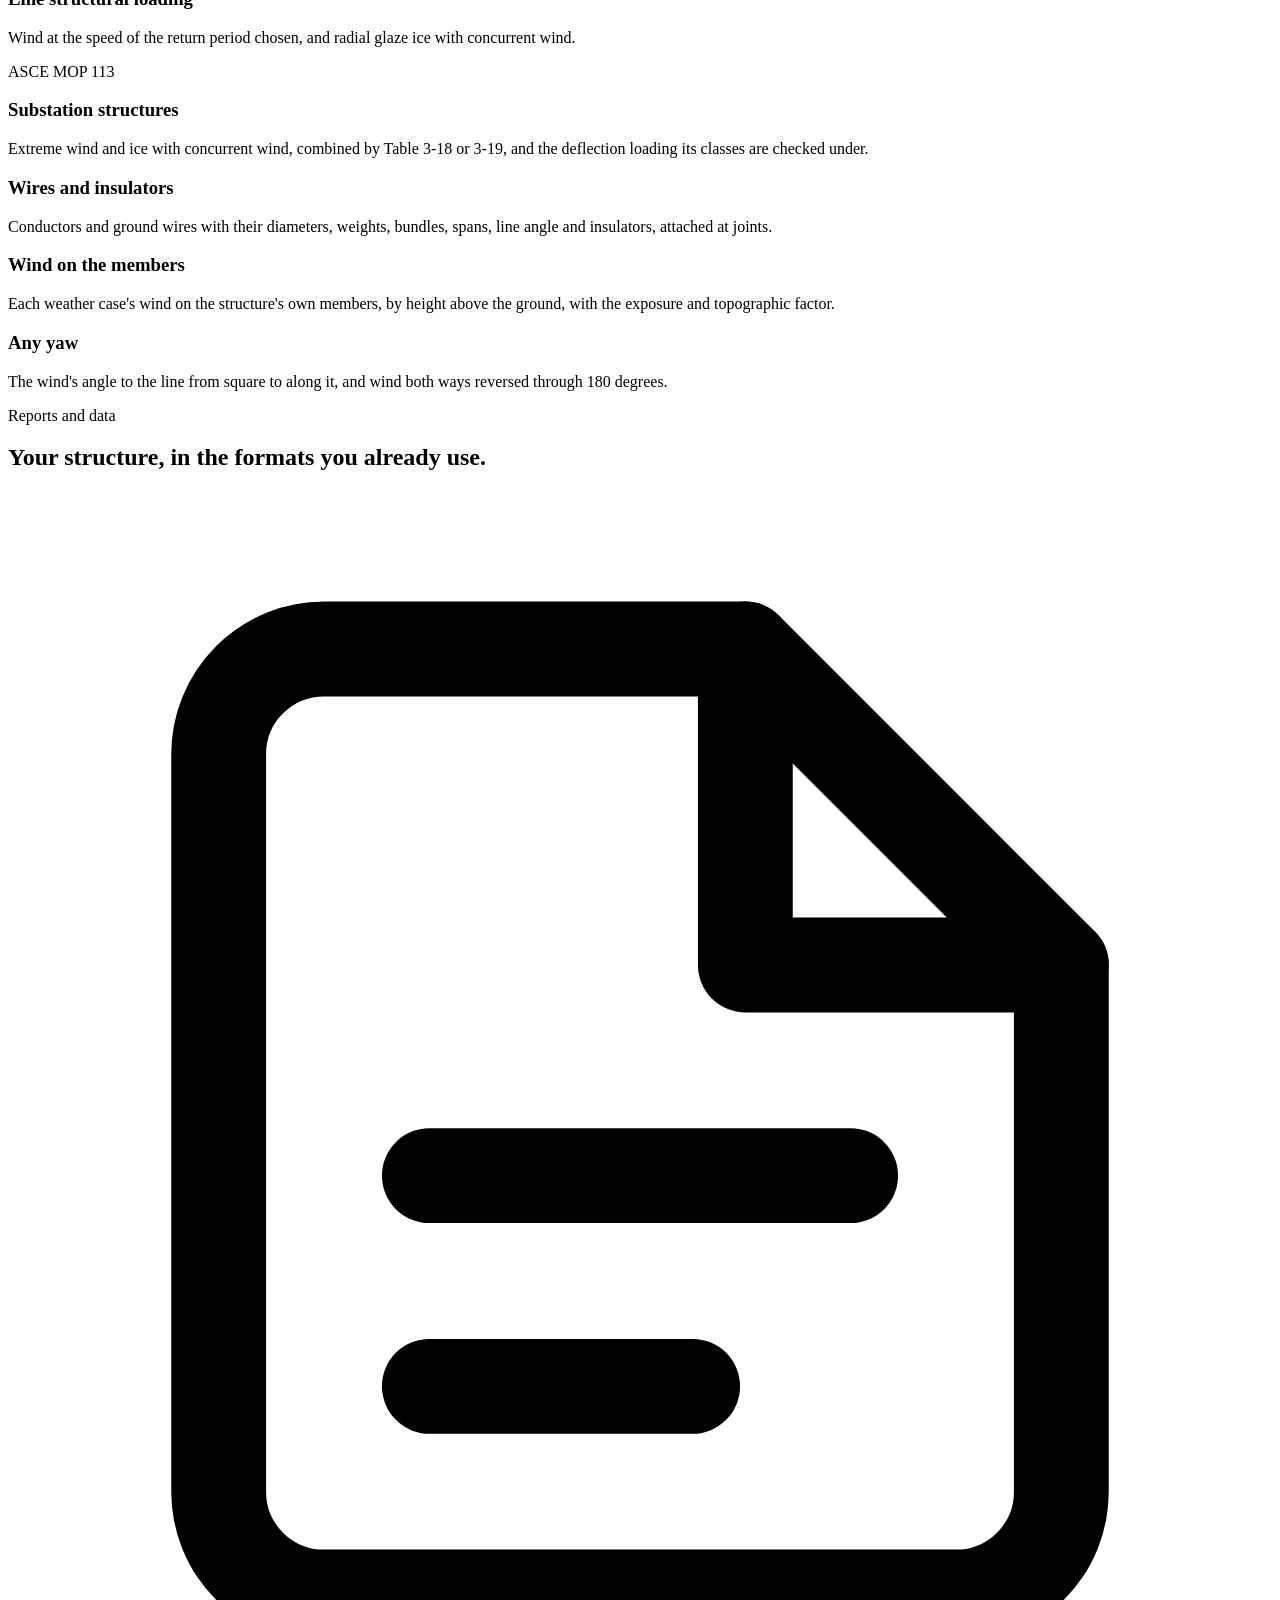
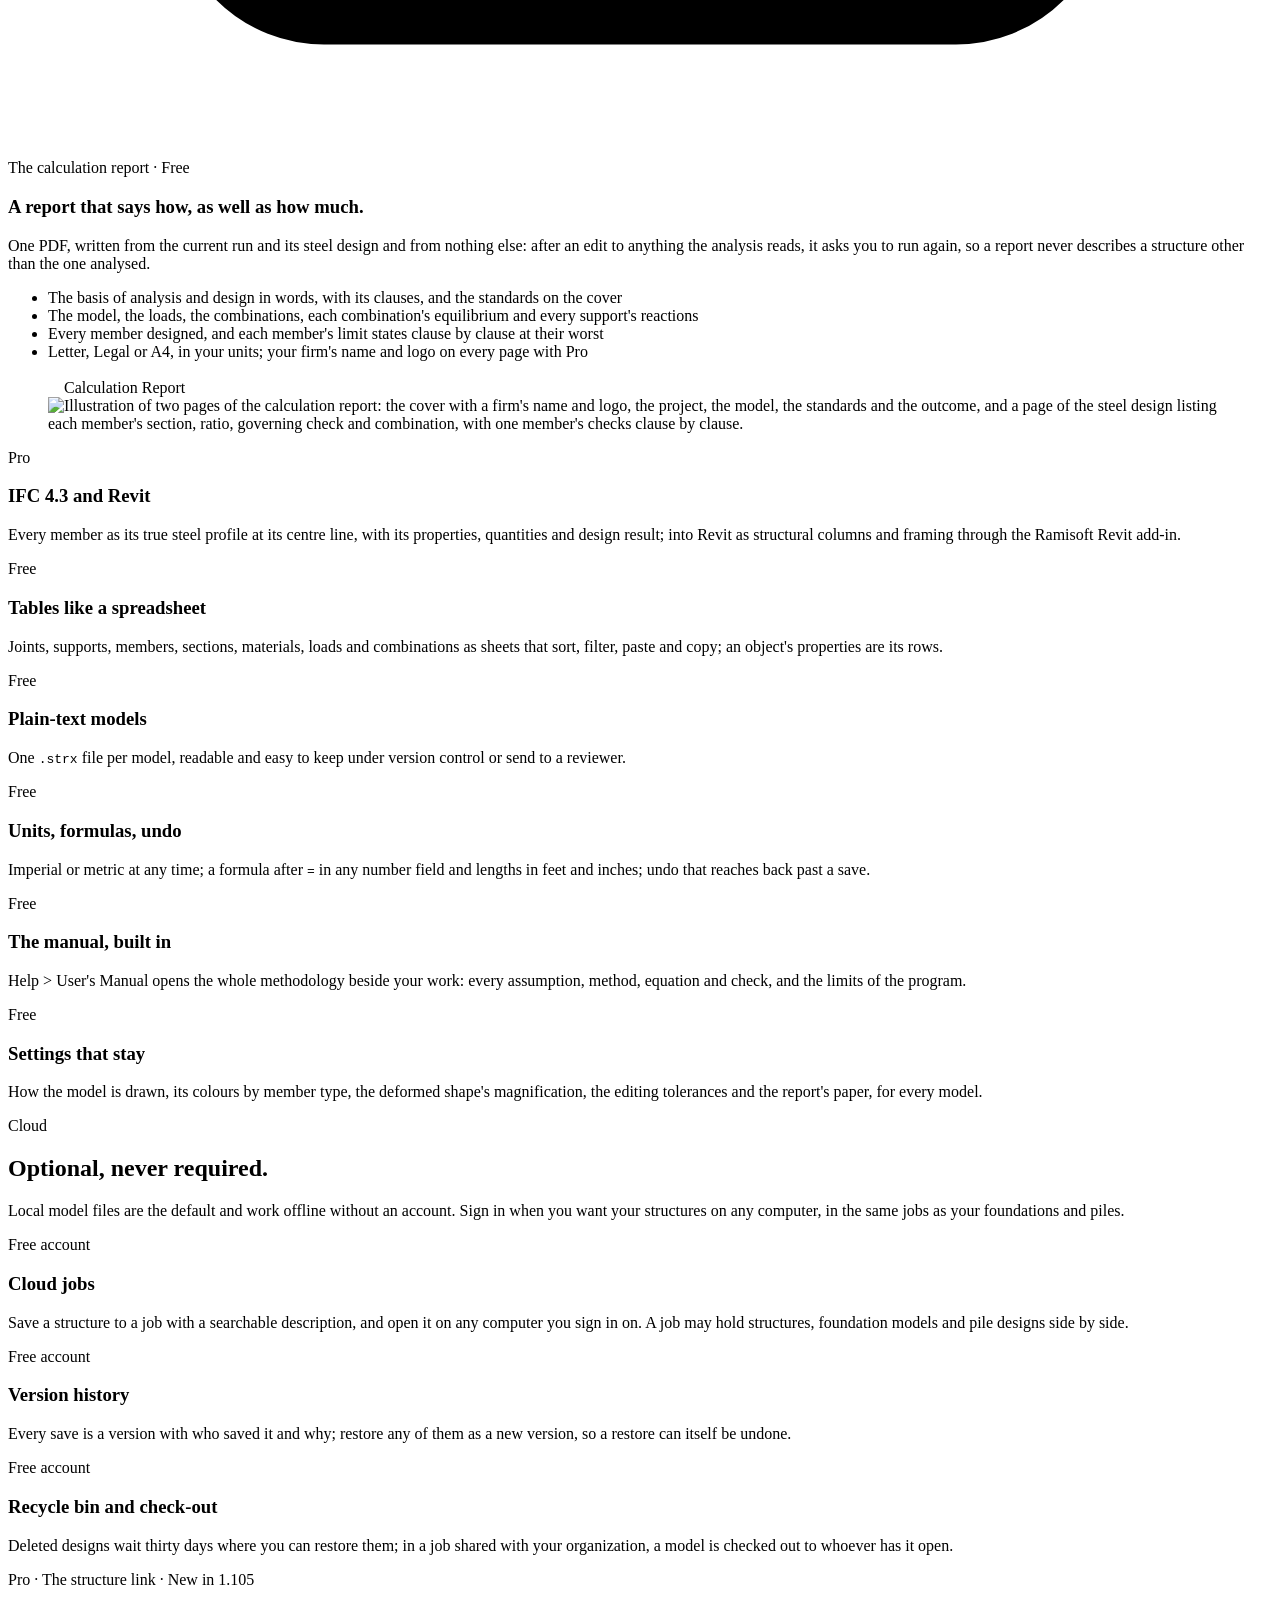
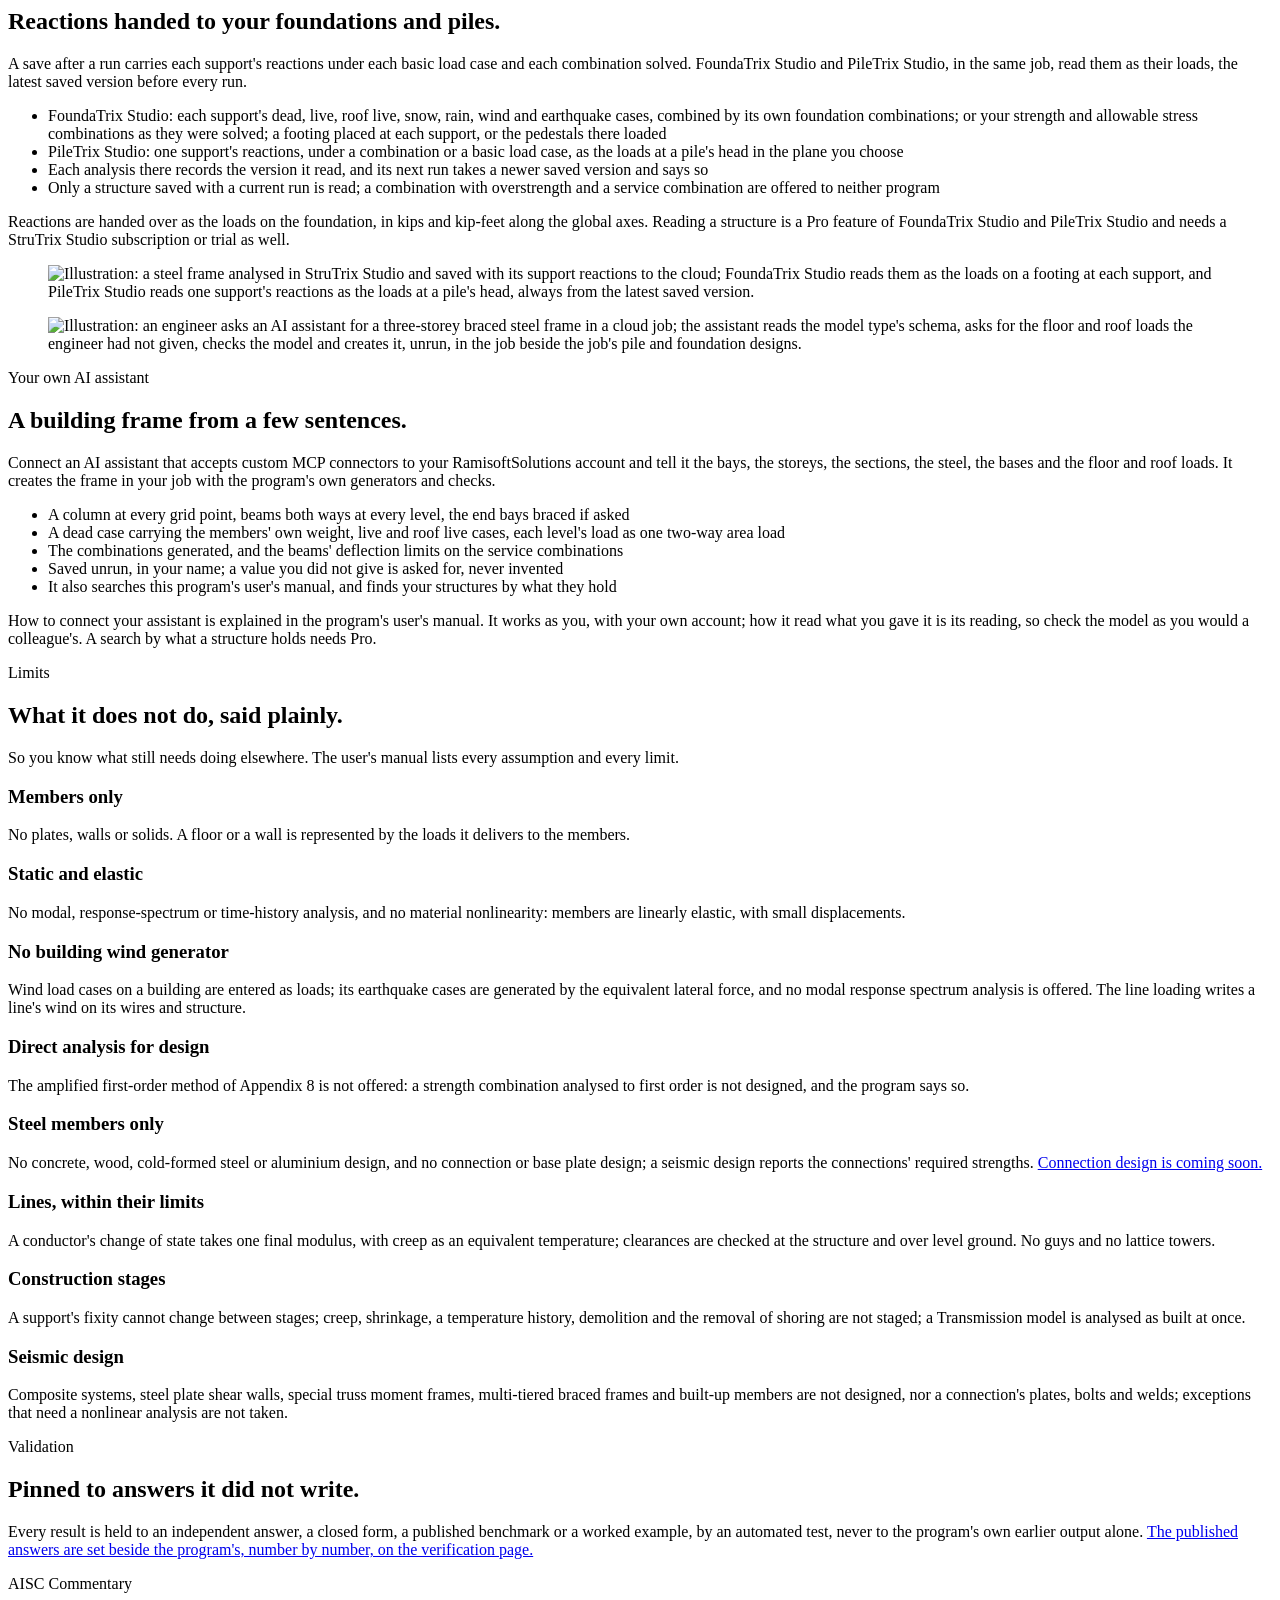
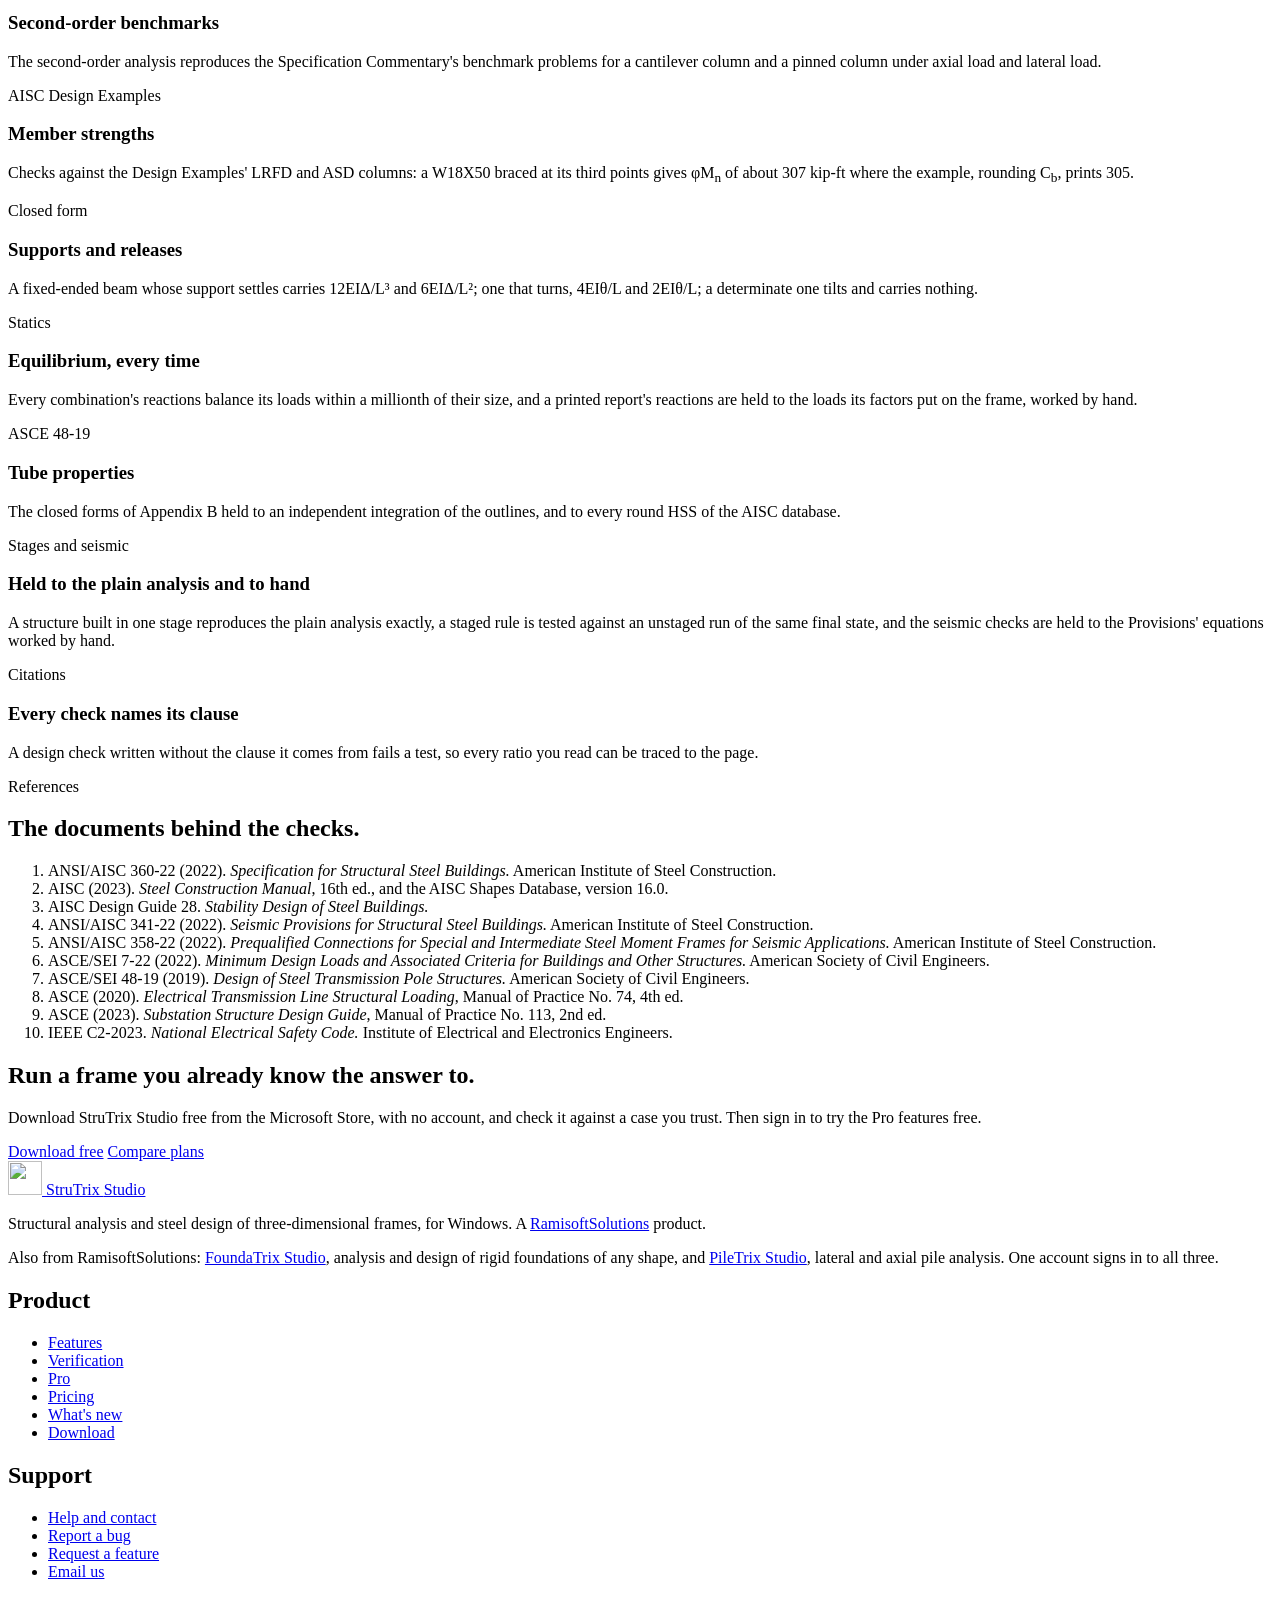
==== commit e8c0cb98: "A verification page: the results beside the answers AISC published AI search tools were telling engi" ====
--- a/src/features/index.html
+++ b/src/features/index.html
@@ -4,7 +4,7 @@
 <meta charset="utf-8" />
 <meta name="viewport" content="width=device-width, initial-scale=1" />
 <title>Features — StruTrix Studio</title>
-<meta name="description" content="What StruTrix Studio computes: the 3D frame model, loads and ASCE 7-22 combinations, first-order and direct analysis, the equilibrium audit, staged construction analysis, AISC 360-22 steel design by LRFD and ASD, seismic design by AISC 341-22, tapered tubes to ASCE 48-19, results, reports and exports, and what version 1 leaves out. Free, with no limit on model size." />
+<meta name="description" content="What StruTrix Studio computes: the 3D frame model, loads and ASCE 7-22 combinations, first-order and direct analysis, the equilibrium audit, staged construction analysis, AISC 360-22 steel design by LRFD and ASD, seismic design by AISC 341-22, tapered tubes to ASCE 48-19, results, reports and exports, and what it leaves out. Free, with no limit on model size." />
 <meta name="color-scheme" content="light dark" />
 <meta name="theme-color" content="#0a0f1c" />
 <meta property="og:type" content="website" />
@@ -31,6 +31,7 @@
       <nav aria-label="Primary">
         <ul class="nav__links">
           <li><a href="/features/">Features</a></li>
+          <li><a href="/verification/">Verification</a></li>
           <li><a href="/#pro">Pro</a></li>
           <li><a href="/pricing/">Pricing</a></li>
           <li><a href="/whats-new/">What's new</a></li>
@@ -57,7 +58,7 @@
     <div class="container">
       <p class="eyebrow">Features</p>
       <h1 id="page-title">The engineering, in detail.</h1>
-      <p>What StruTrix Studio computes for a three-dimensional frame, the methods and standards it follows, how its results are checked, and where version 1 stops. The built-in manual states every method and assumption so you can verify the results yourself.</p>
+      <p>What StruTrix Studio computes for a three-dimensional frame, the methods and standards it follows, how its results are checked, and where it stops. The built-in manual states every method and assumption so you can verify the results yourself.</p>
       <div class="cta-row">
         <a class="btn btn--primary" href="/#download">Download free</a>
         <a class="btn btn--secondary" href="/pricing/">Compare plans</a>
@@ -560,7 +561,7 @@
         <div class="card reveal"><span class="badge badge--free">Free</span><h3>Tables like a spreadsheet</h3><p>Joints, supports, members, sections, materials, loads and combinations as sheets that sort, filter, paste and copy; an object's properties are its rows.</p></div>
         <div class="card reveal"><span class="badge badge--free">Free</span><h3>Plain-text models</h3><p>One <code>.strx</code> file per model, readable and easy to keep under version control or send to a reviewer.</p></div>
         <div class="card reveal"><span class="badge badge--free">Free</span><h3>Units, formulas, undo</h3><p>Imperial or metric at any time; a formula after <code>=</code> in any number field and lengths in feet and inches; undo that reaches back past a save.</p></div>
-        <div class="card reveal"><span class="badge badge--free">Free</span><h3>The manual, built in</h3><p>Help &gt; User's Manual opens the whole methodology beside your work: every assumption, method, equation and check, and the limits of version 1.</p></div>
+        <div class="card reveal"><span class="badge badge--free">Free</span><h3>The manual, built in</h3><p>Help &gt; User's Manual opens the whole methodology beside your work: every assumption, method, equation and check, and the limits of the program.</p></div>
         <div class="card reveal"><span class="badge badge--free">Free</span><h3>Settings that stay</h3><p>How the model is drawn, its colours by member type, the deformed shape's magnification, the editing tolerances and the report's paper, for every model.</p></div>
       </div>
     </div>
@@ -634,7 +635,7 @@
     <div class="container">
       <div class="section-head reveal">
         <p class="eyebrow">Limits</p>
-        <h2 id="limits-title">What version 1 does not do, said plainly.</h2>
+        <h2 id="limits-title">What it does not do, said plainly.</h2>
         <p>So you know what still needs doing elsewhere. The user's manual lists every assumption and every limit.</p>
       </div>
       <div class="card-grid">
@@ -680,7 +681,7 @@
       <div class="section-head reveal">
         <p class="eyebrow">Validation</p>
         <h2 id="validation-title">Pinned to answers it did not write.</h2>
-        <p>Every result is held to an independent answer, a closed form, a published benchmark or a worked example, by an automated test, never to the program's own earlier output alone.</p>
+        <p>Every result is held to an independent answer, a closed form, a published benchmark or a worked example, by an automated test, never to the program's own earlier output alone. <a href="/verification/">The published answers are set beside the program's, number by number, on the verification page.</a></p>
       </div>
       <div class="card-grid">
         <div class="card reveal"><p class="card__kicker">AISC Commentary</p><h3>Second-order benchmarks</h3><p>The second-order analysis reproduces the Specification Commentary's benchmark problems for a cantilever column and a pinned column under axial load and lateral load.</p></div>
@@ -719,7 +720,7 @@
   <section aria-labelledby="closing-title">
     <div class="container closing reveal">
       <h2 id="closing-title">Run a frame you already know the answer to.</h2>
-      <p>When StruTrix Studio arrives in the Microsoft Store, download it free, with no account, and check it against a case you trust. Then sign in to try the Pro features free.</p>
+      <p>Download StruTrix Studio free from the Microsoft Store, with no account, and check it against a case you trust. Then sign in to try the Pro features free.</p>
       <div class="cta-row">
         <a class="btn btn--primary btn--lg" href="/#download">Download free</a>
         <a class="btn btn--ghost btn--lg" href="/pricing/">Compare plans</a>
@@ -744,6 +745,7 @@
         <h2>Product</h2>
         <ul>
           <li><a href="/features/">Features</a></li>
+          <li><a href="/verification/">Verification</a></li>
           <li><a href="/#pro">Pro</a></li>
           <li><a href="/pricing/">Pricing</a></li>
           <li><a href="/whats-new/">What's new</a></li>
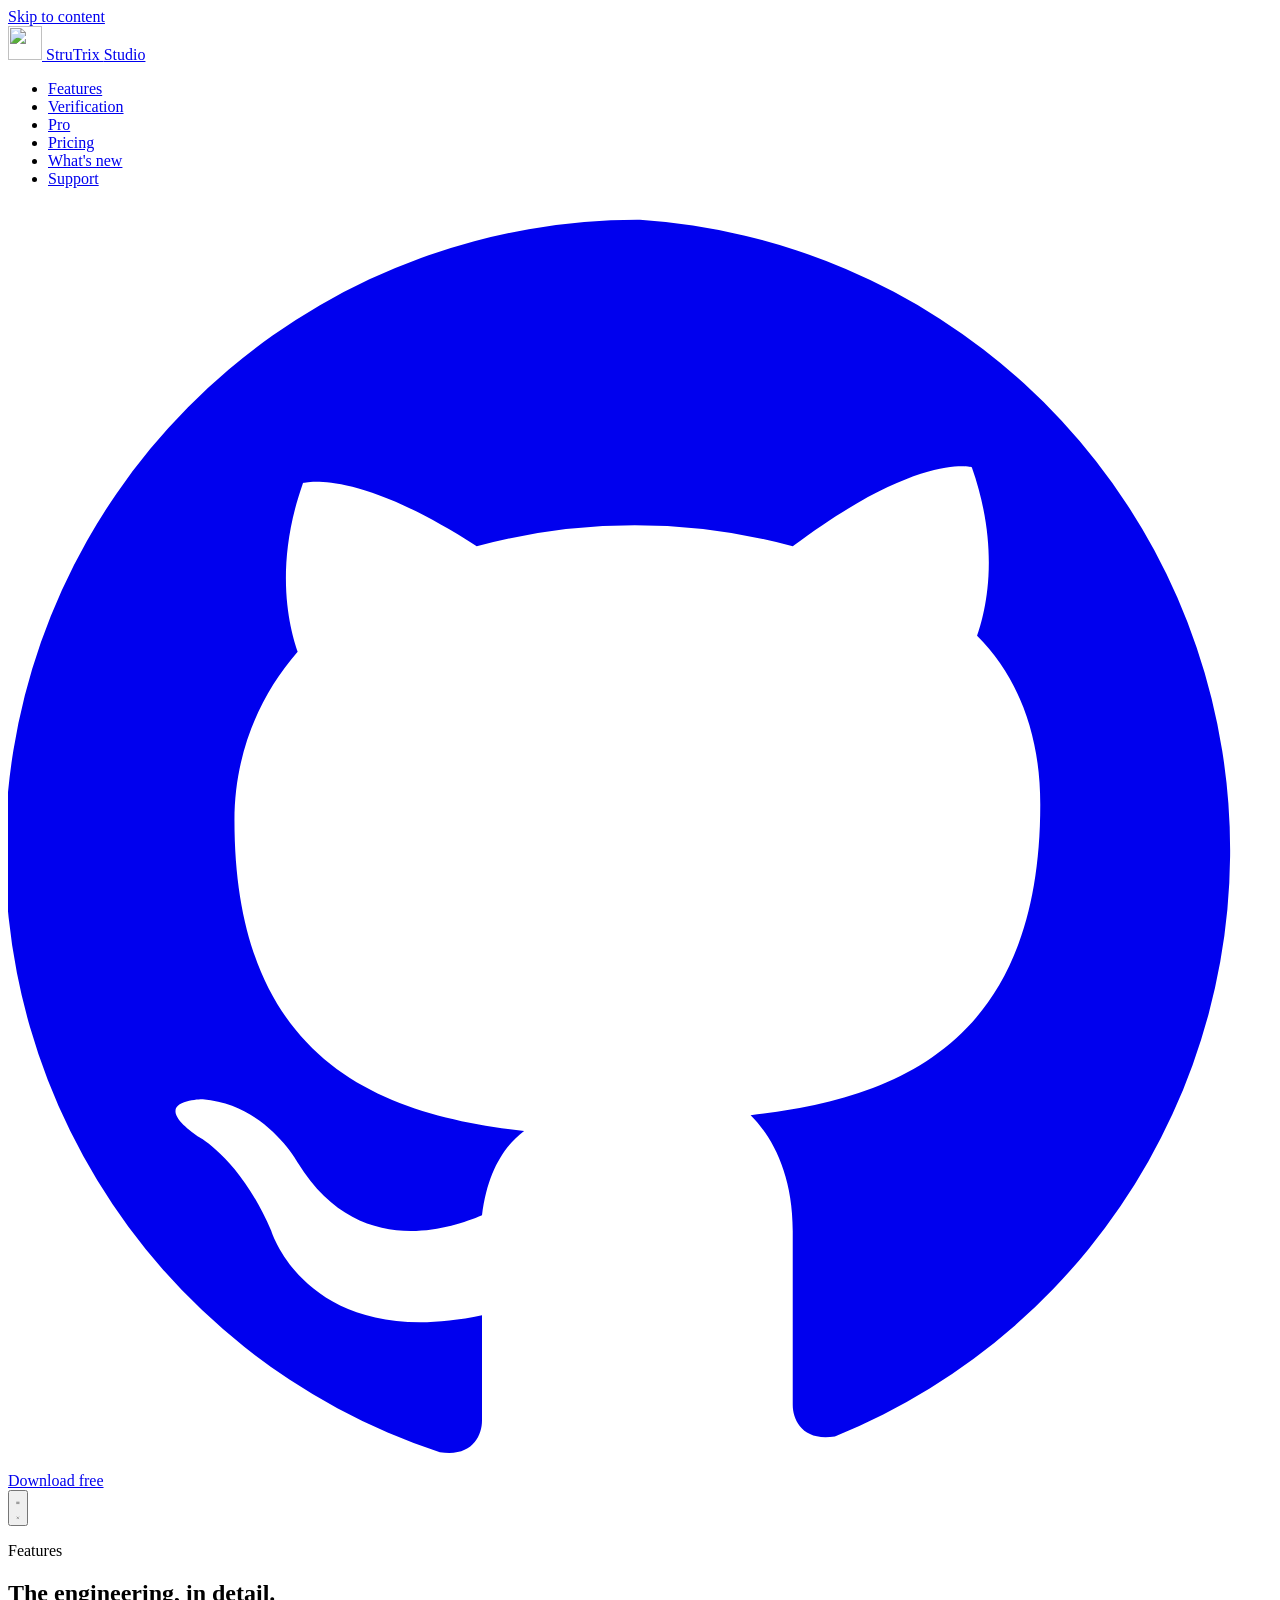
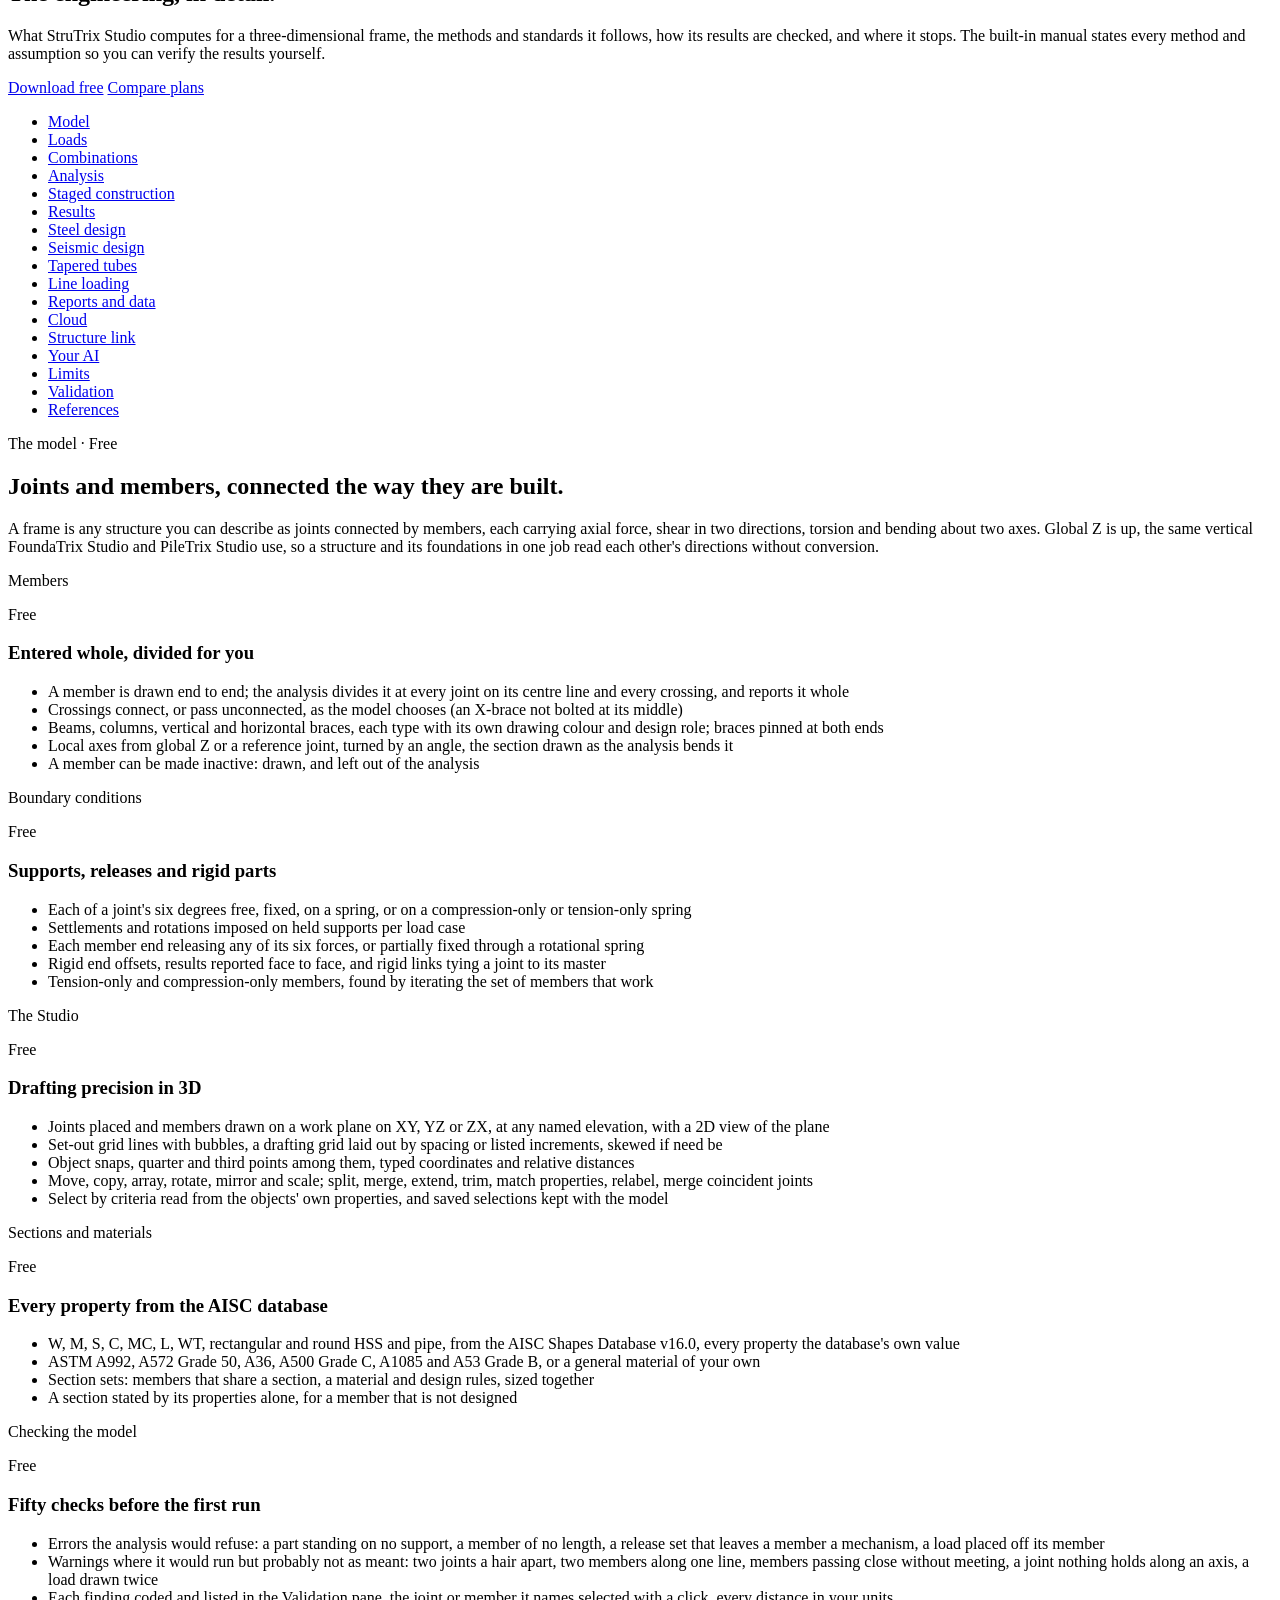
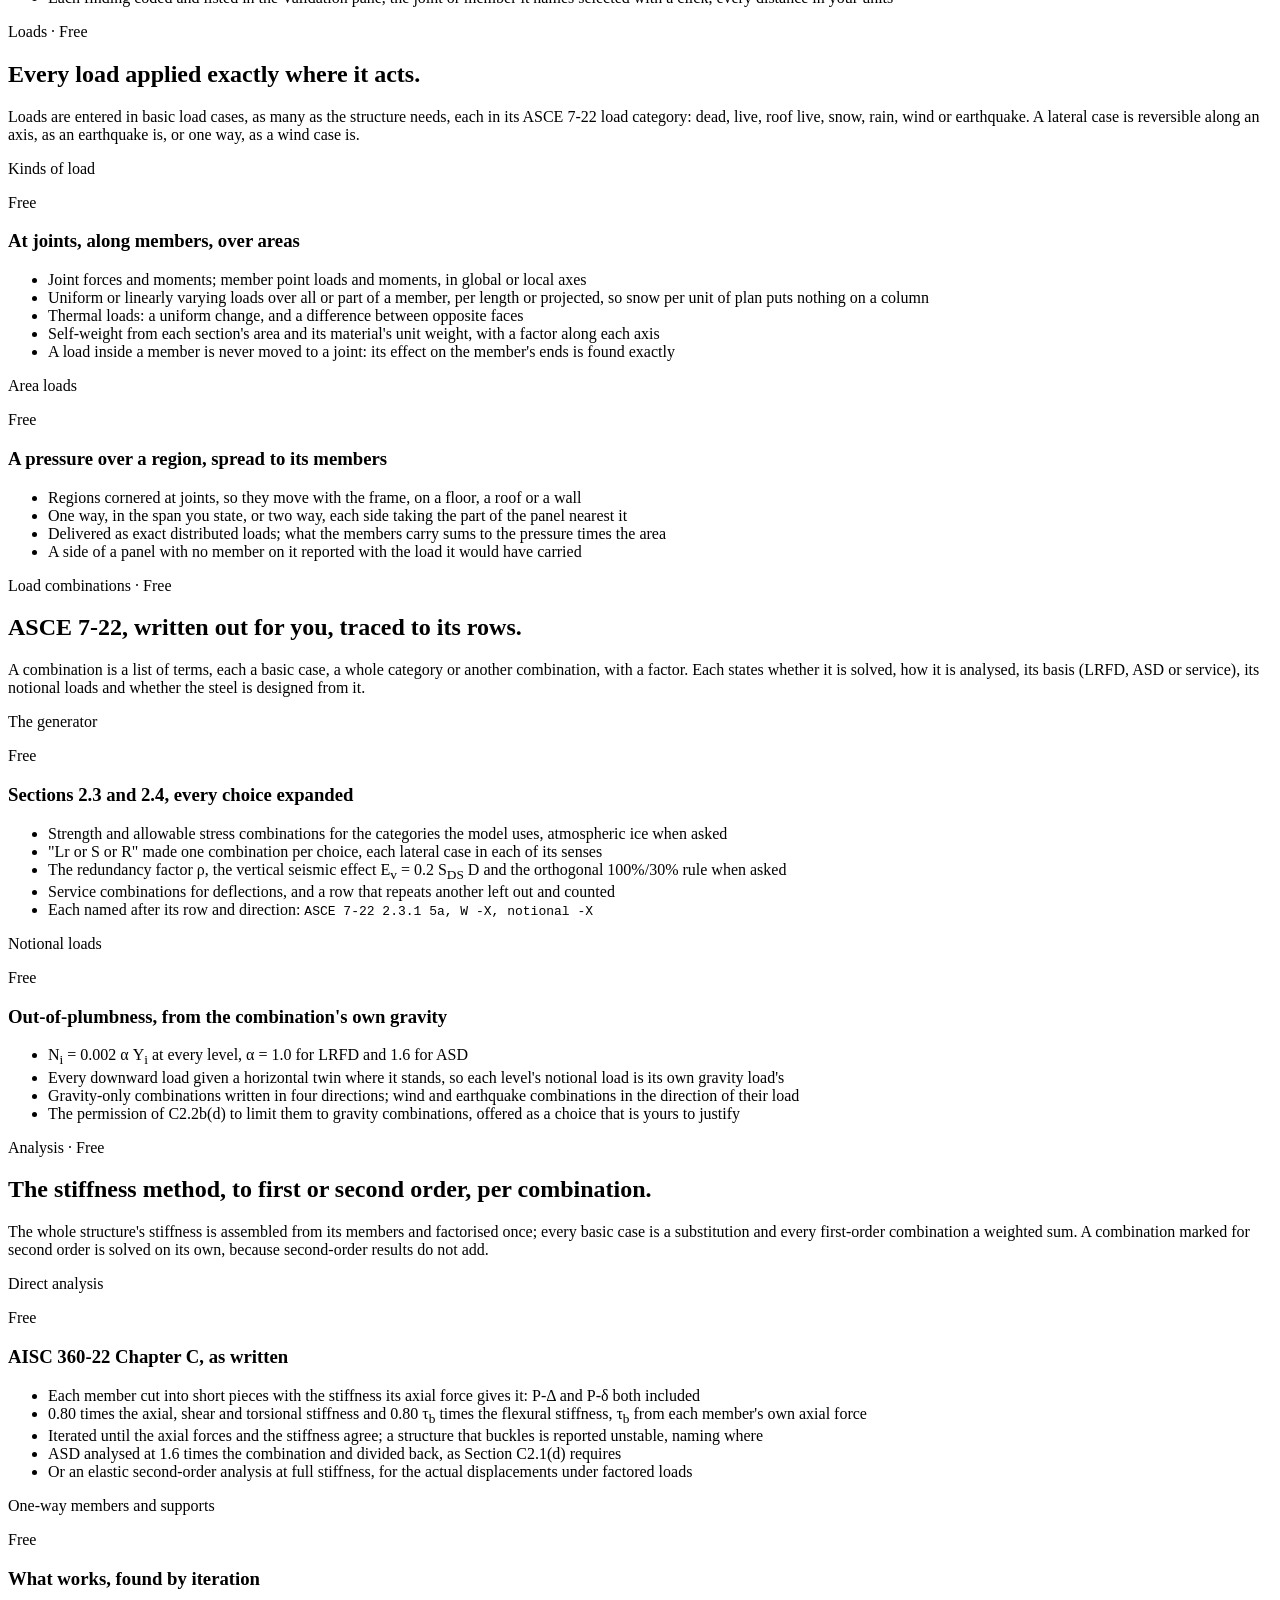
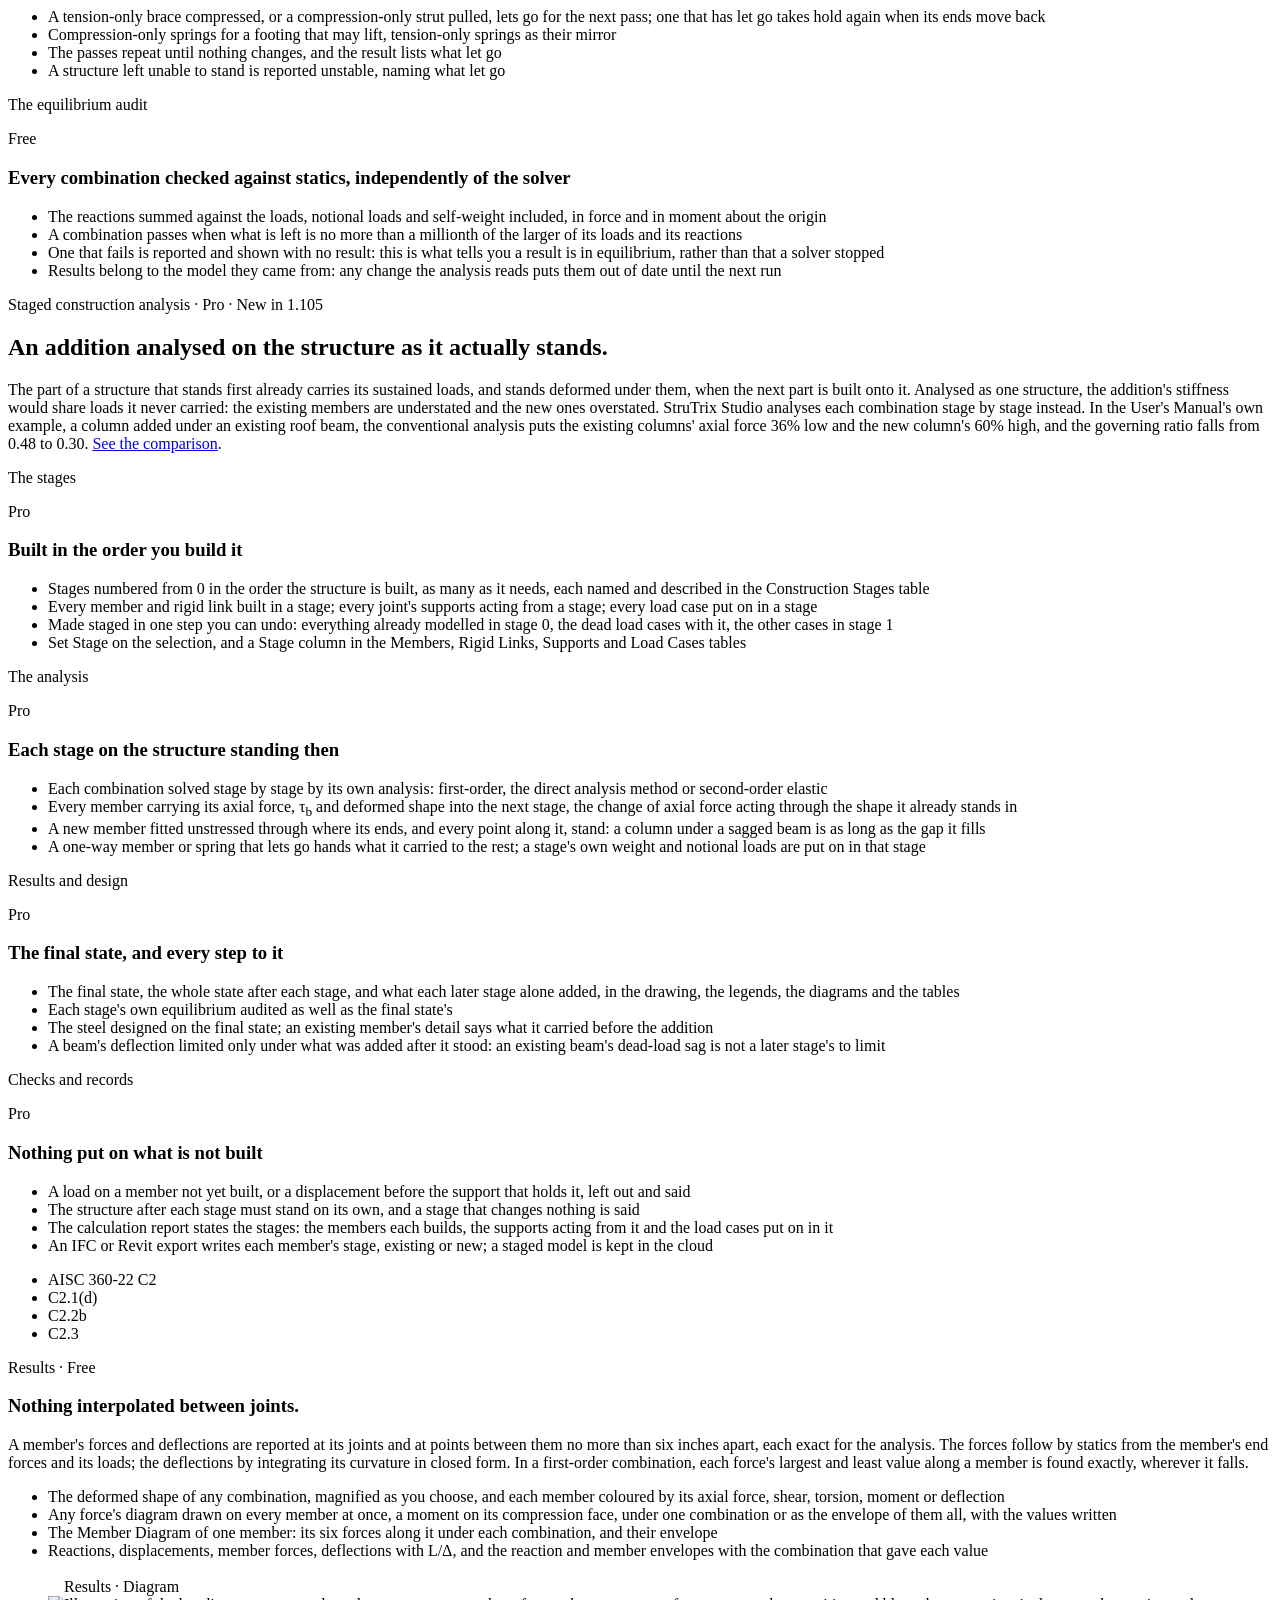
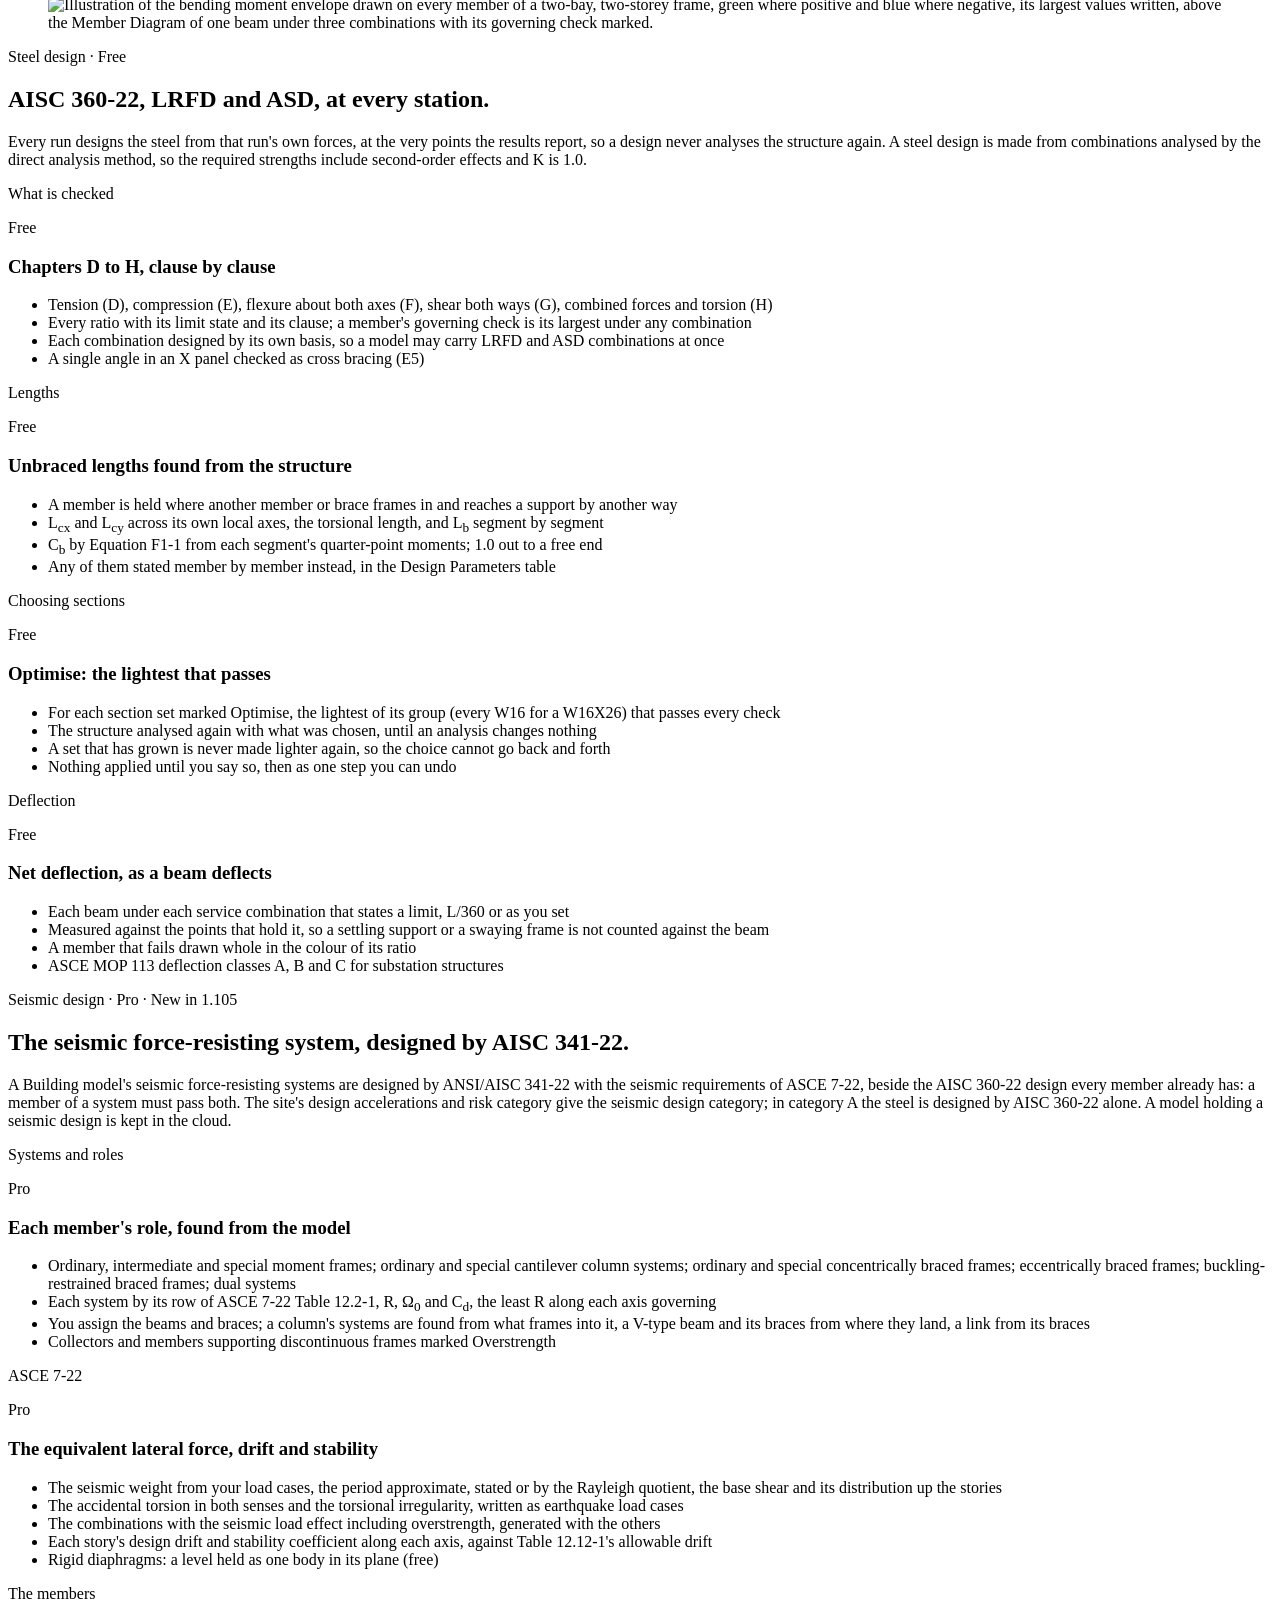
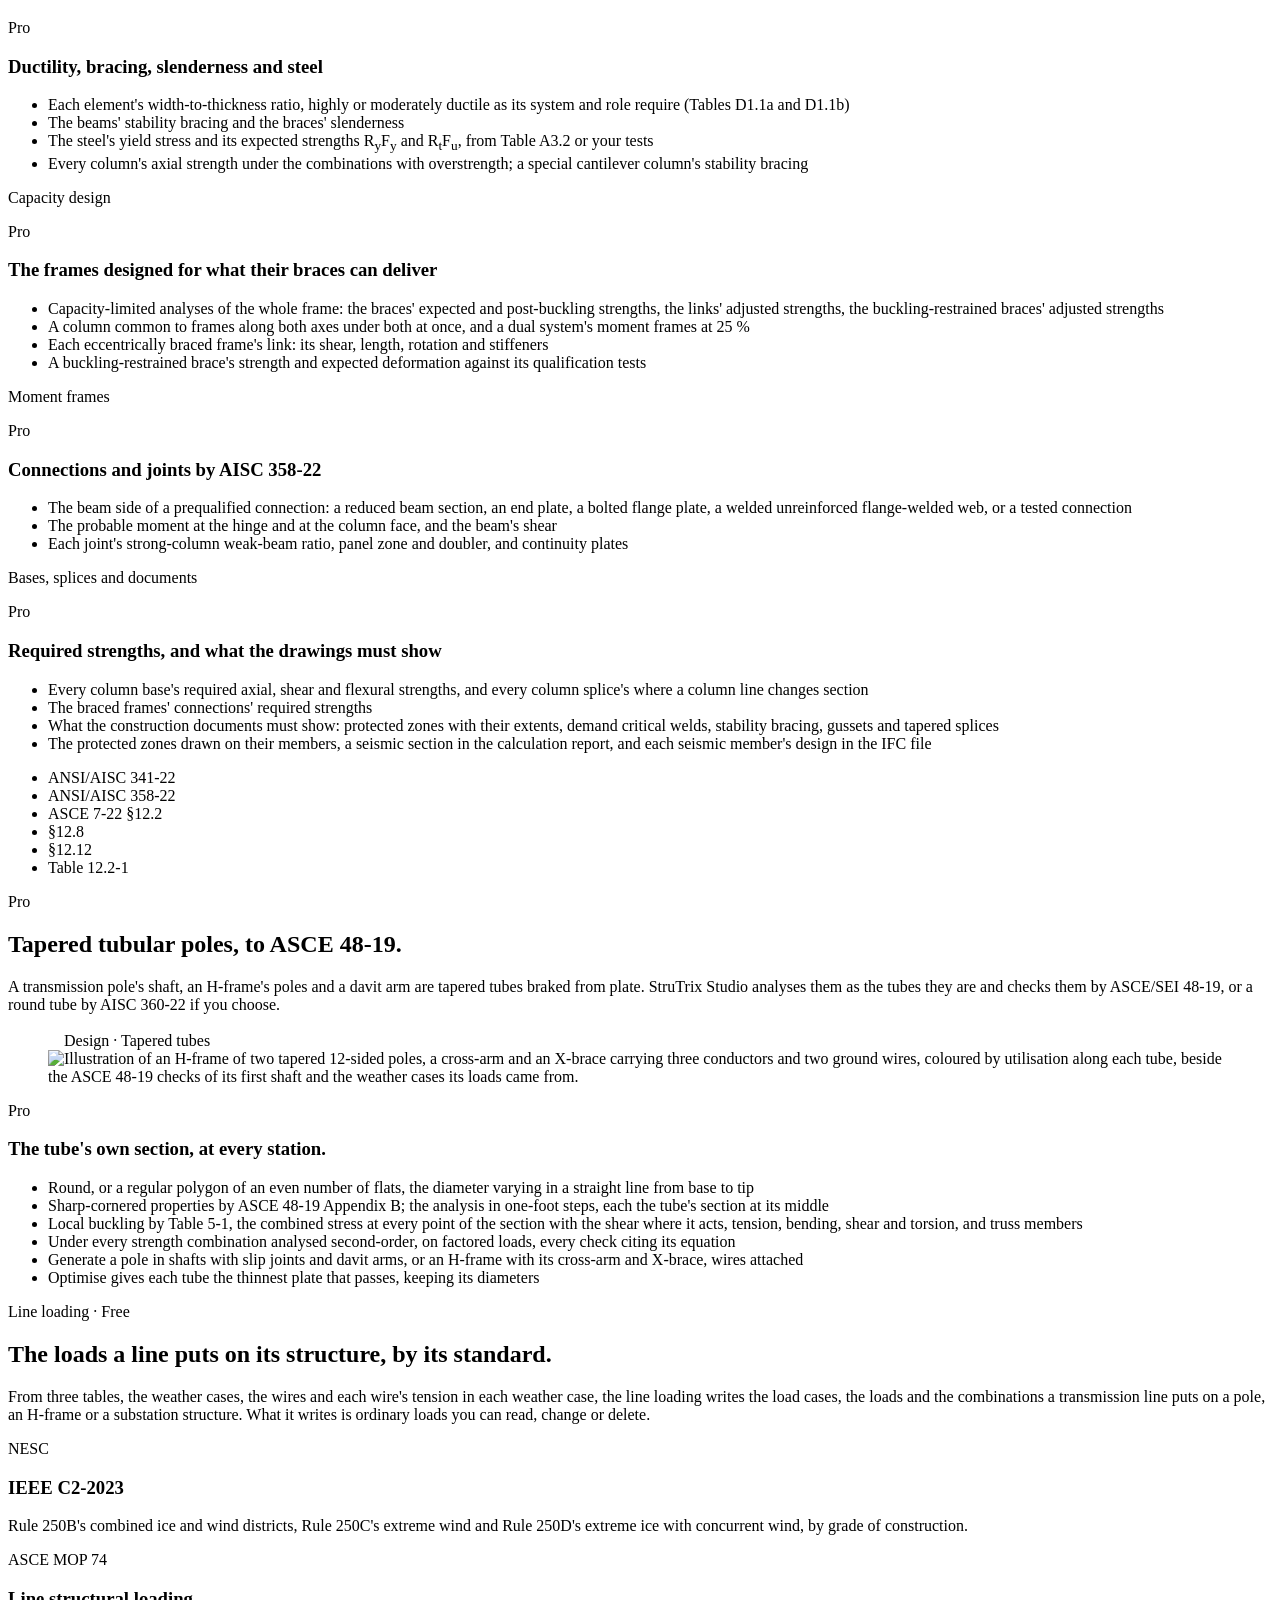
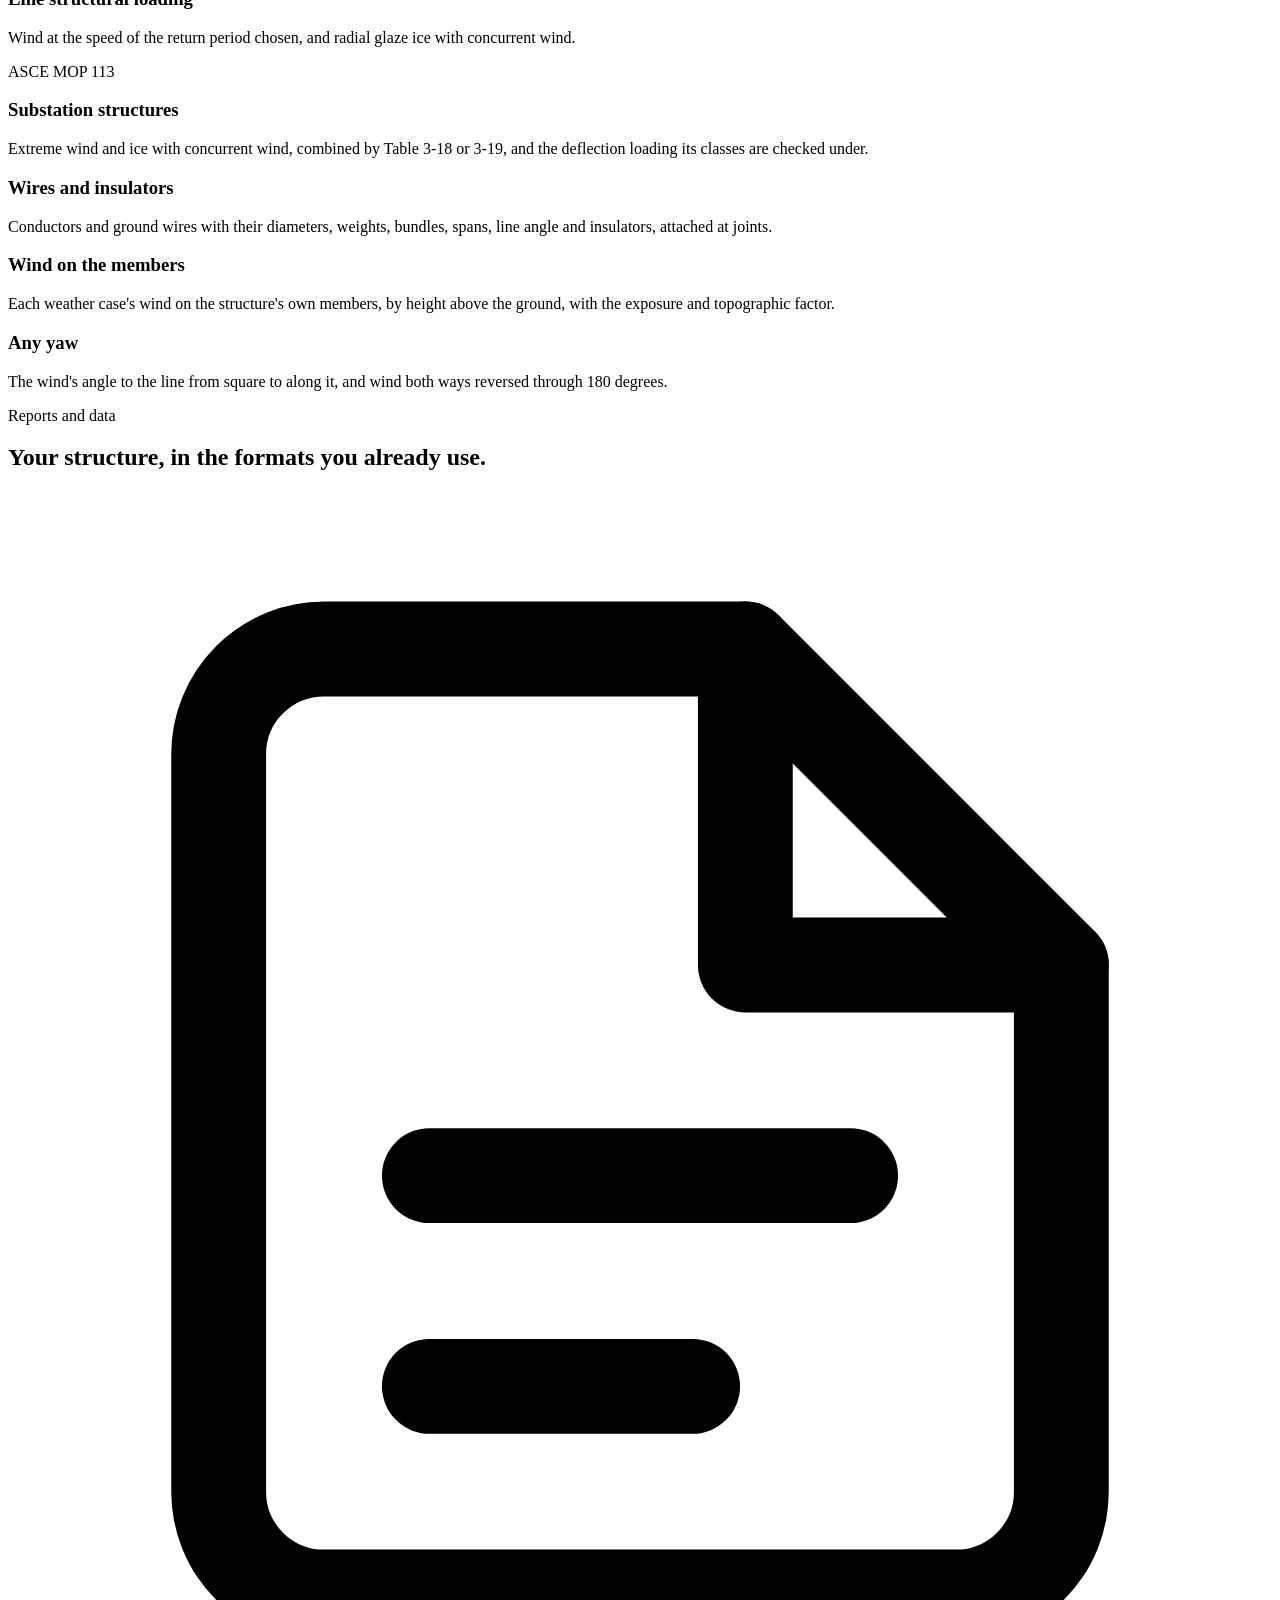
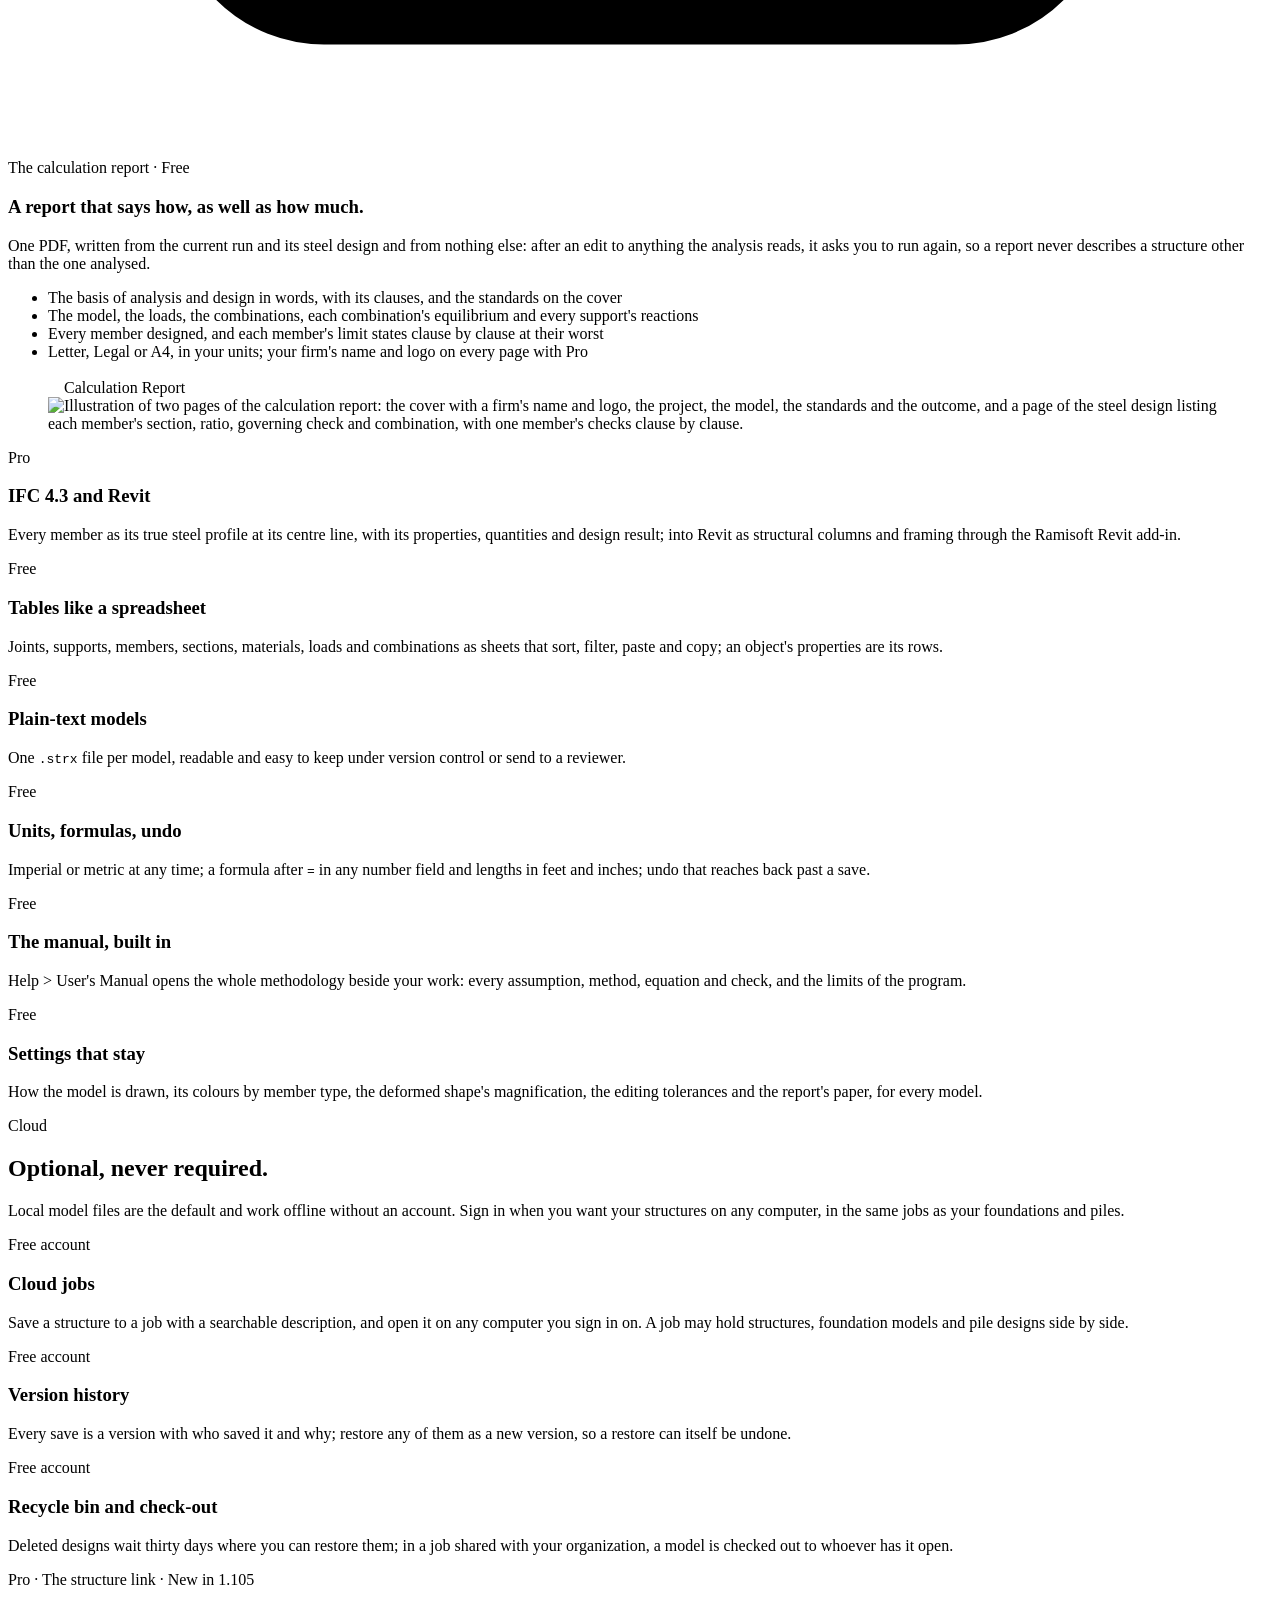
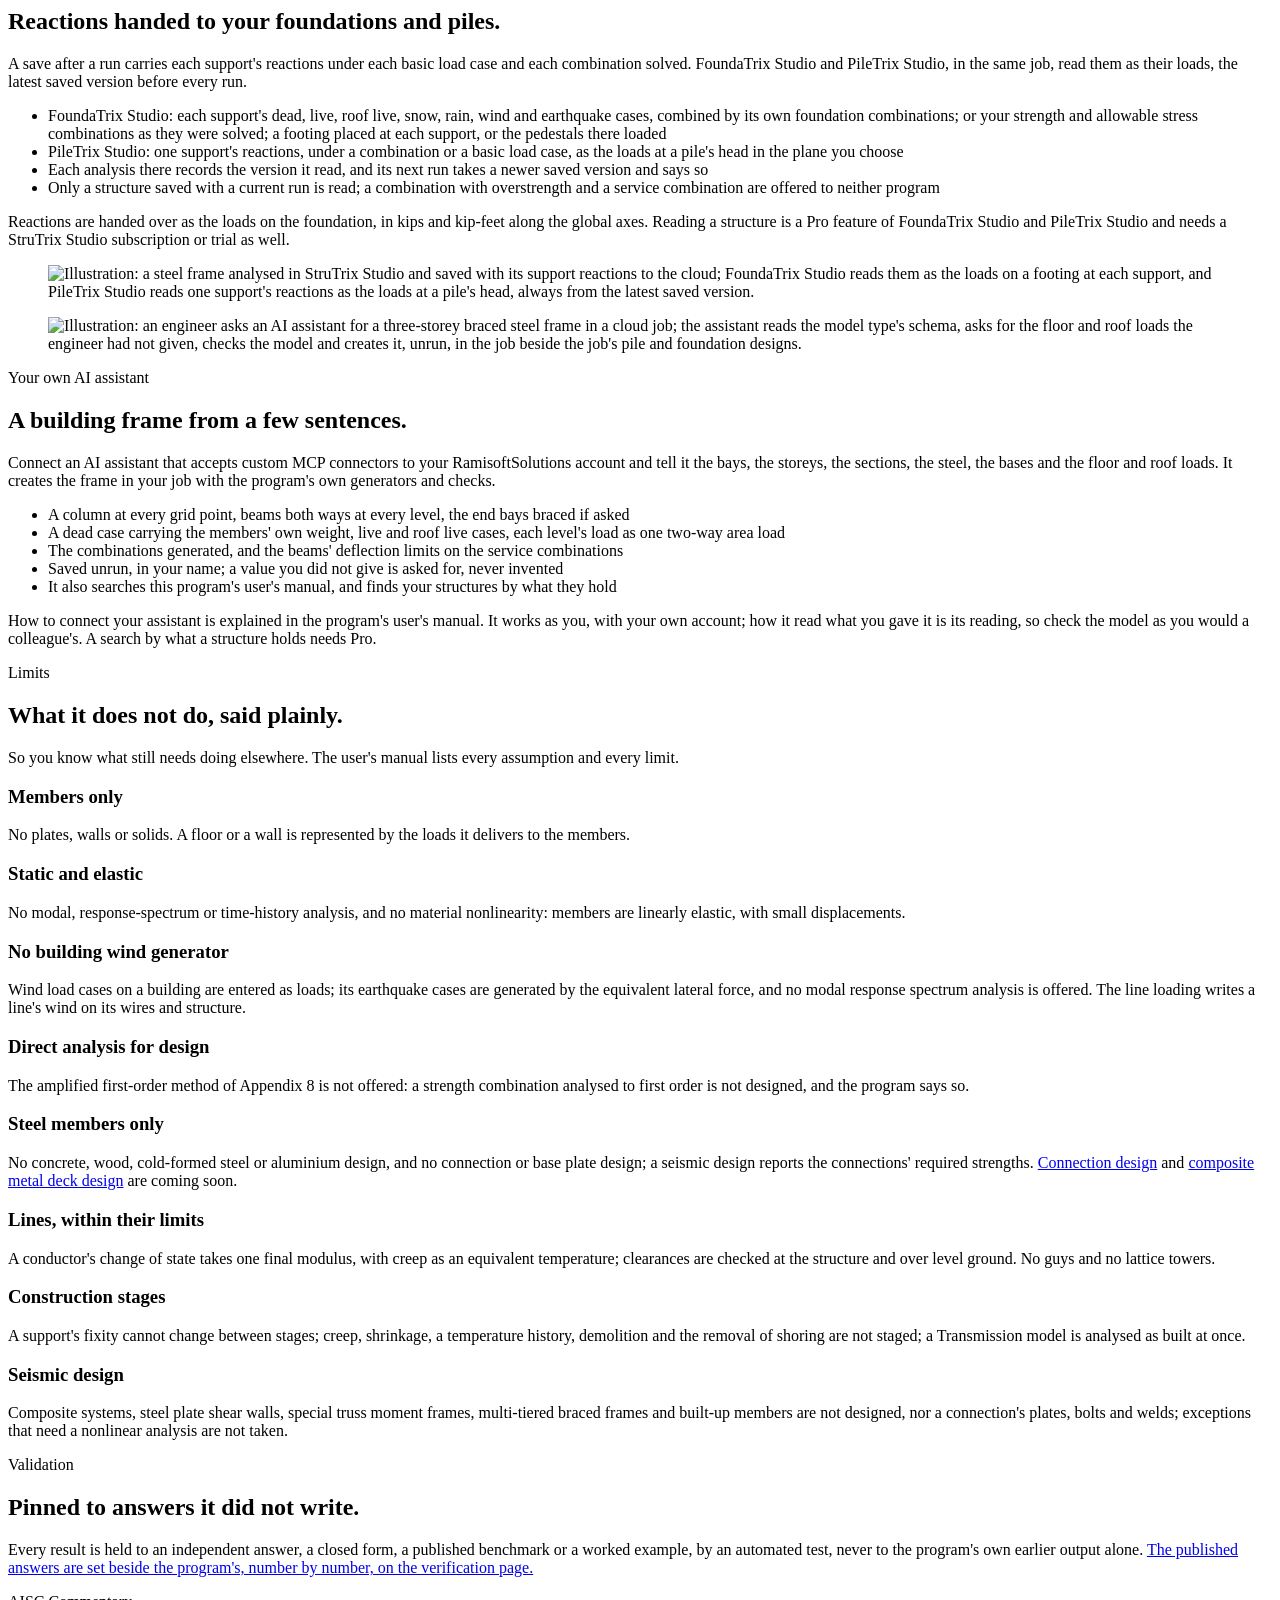
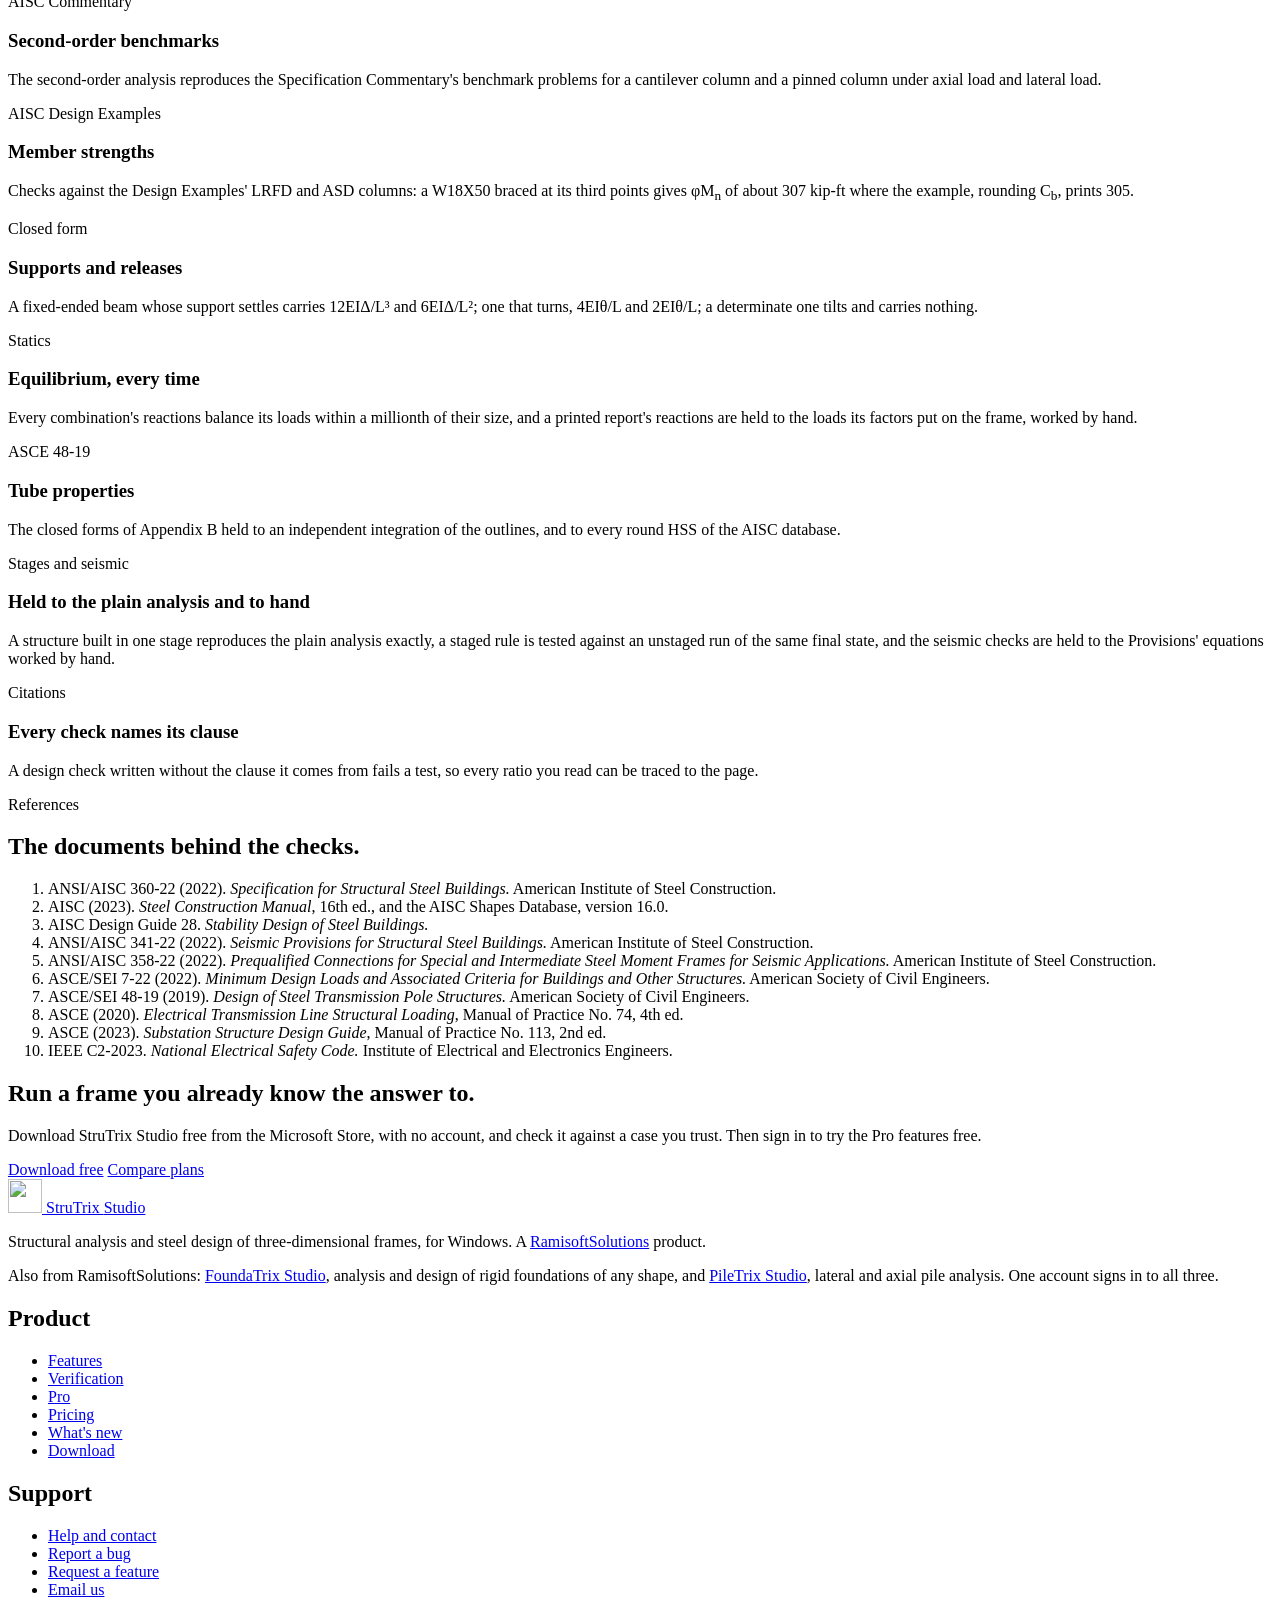
==== commit 4070e637: "Coming soon: composite metal deck, in development and Pro, on the home page, the plans and the READM" ====
--- a/src/features/index.html
+++ b/src/features/index.html
@@ -657,7 +657,7 @@
         </div>
         <div class="card reveal">
           <h3>Steel members only</h3>
-          <p>No concrete, wood, cold-formed steel or aluminium design, and no connection or base plate design; a seismic design reports the connections' required strengths. <a href="/#connection-design">Connection design is coming soon.</a></p>
+          <p>No concrete, wood, cold-formed steel or aluminium design, and no connection or base plate design; a seismic design reports the connections' required strengths. <a href="/#connection-design">Connection design</a> and <a href="/#composite-deck">composite metal deck design</a> are coming soon.</p>
         </div>
         <div class="card reveal">
           <h3>Lines, within their limits</h3>
